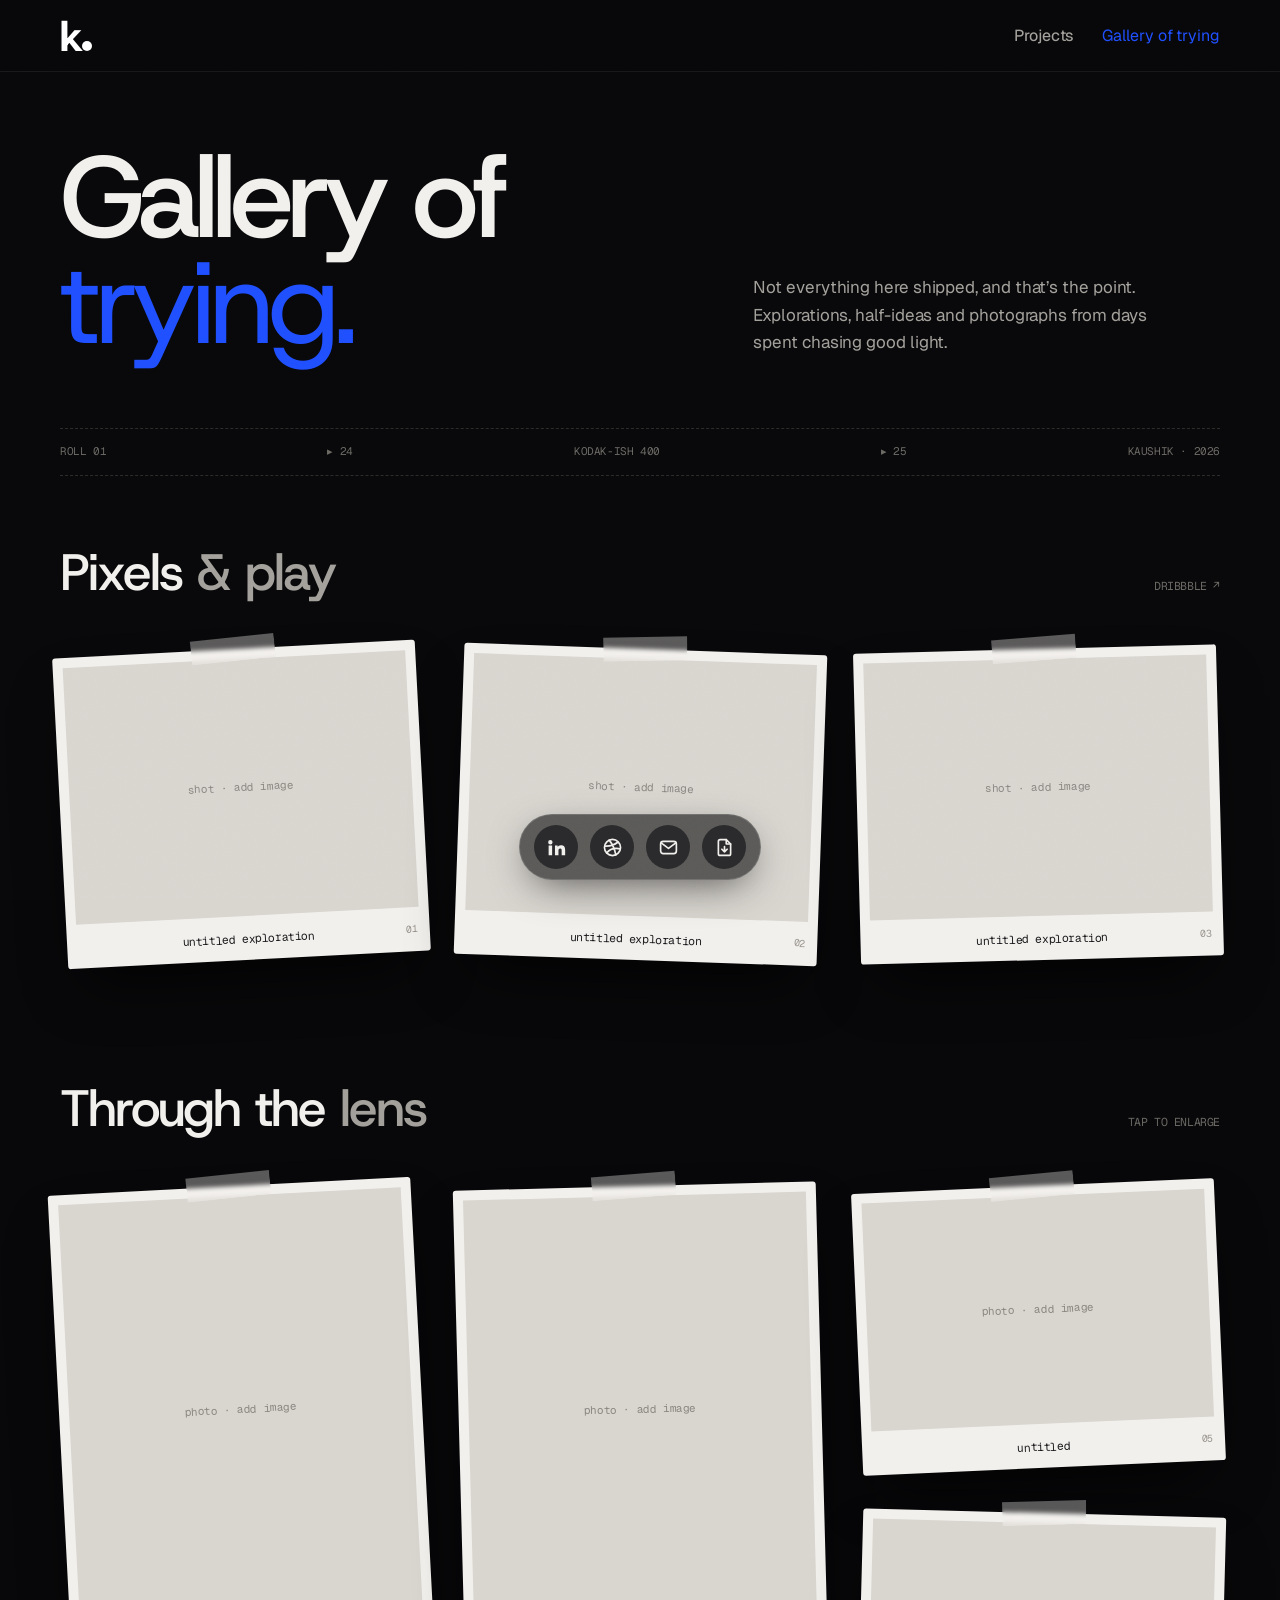
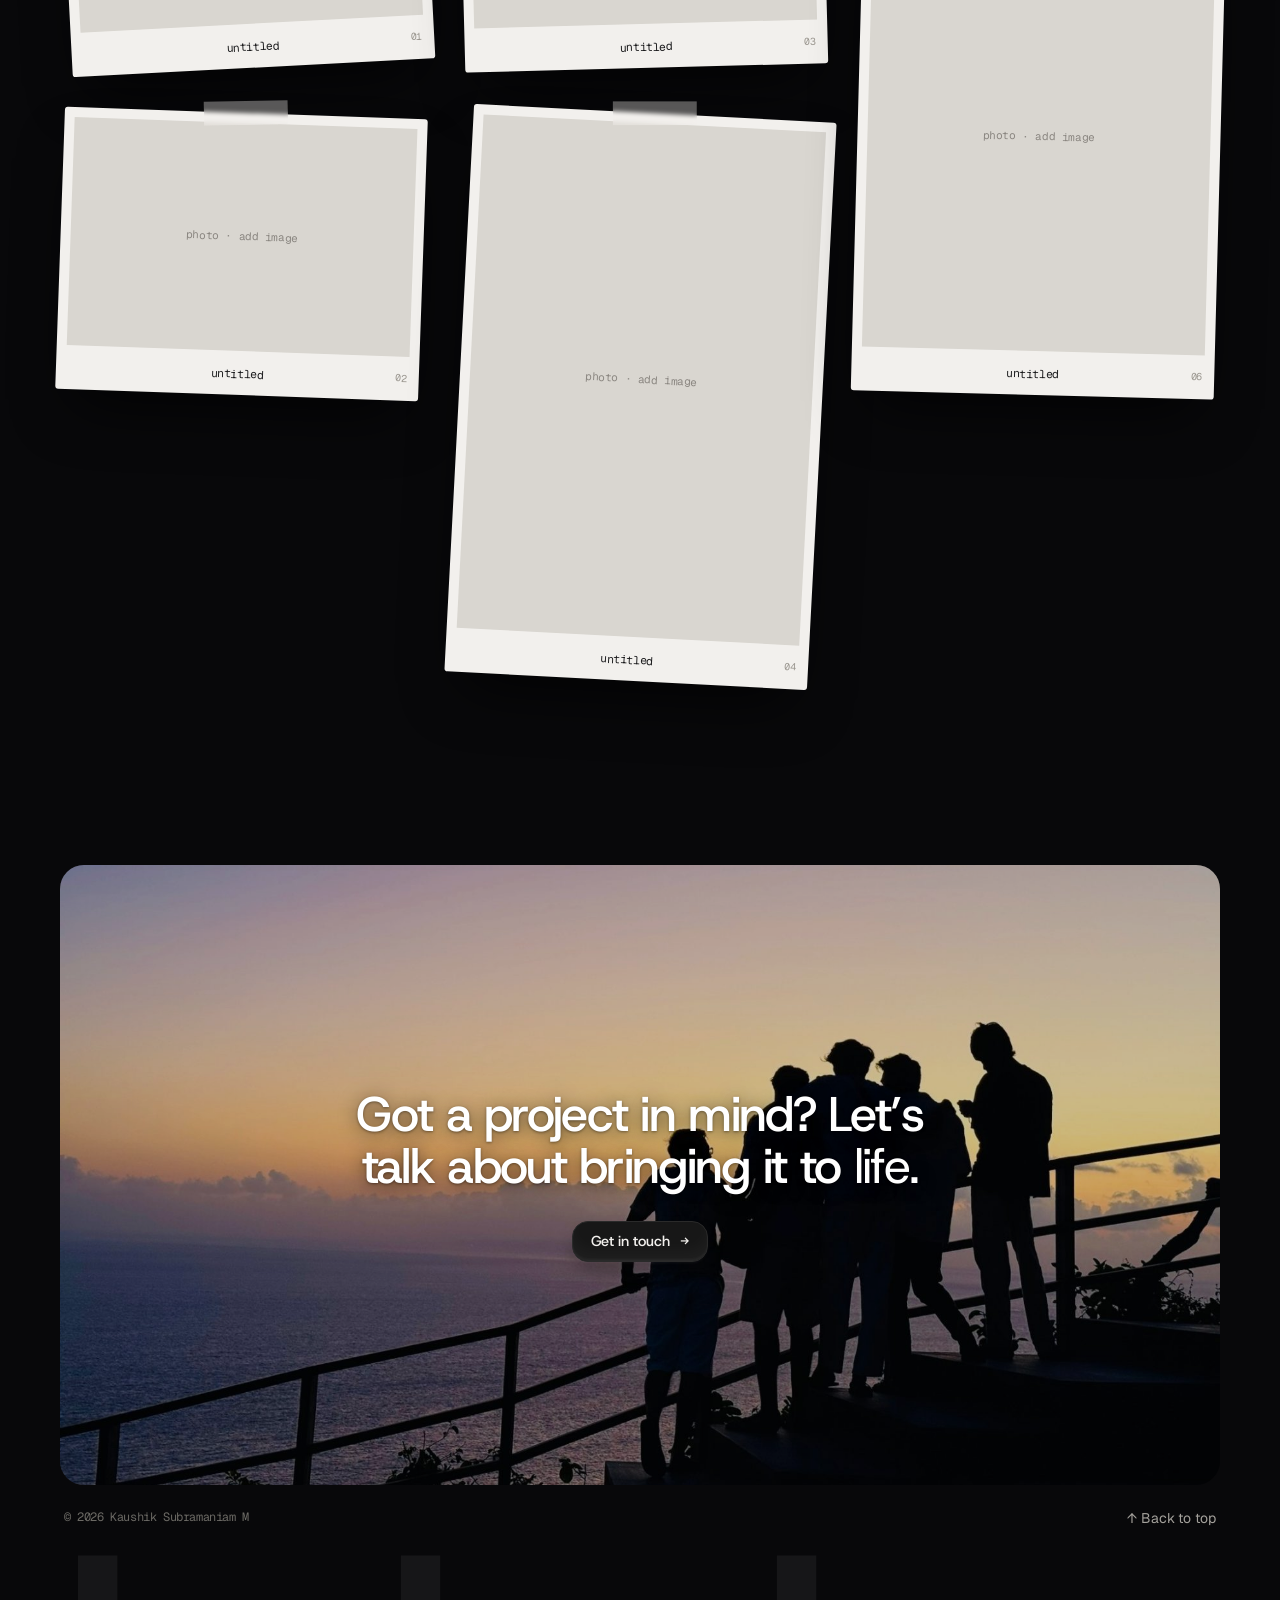
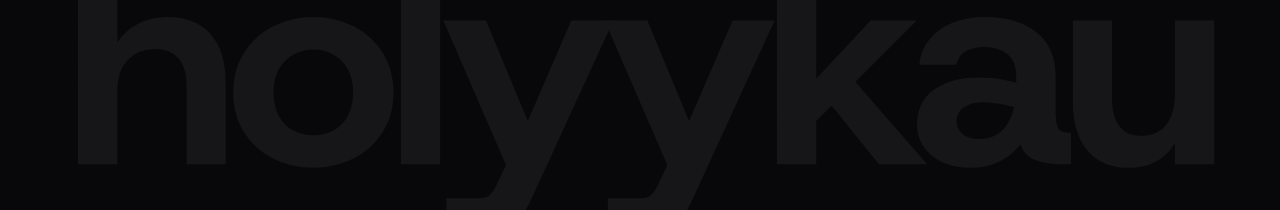
==== gallery.html @ 29921756 "Case studies rebuilt on the PDF layouts; glass cursor; Geist body type - Case studies: two-column se" ====
<!doctype html><html lang="en"><head>
<meta charset="utf-8"><meta name="viewport" content="width=device-width,initial-scale=1"><meta name="color-scheme" content="dark">
<link rel="preconnect" href="https://fonts.googleapis.com"><link rel="preconnect" href="https://fonts.gstatic.com" crossorigin>
<link href="https://fonts.googleapis.com/css2?family=Host+Grotesk:ital,wght@0,300..800;1,300..800&family=Geist:wght@300..700&family=Geist+Mono:wght@400;500&family=Noto+Sans+Tamil:wght@500;600&display=swap" rel="stylesheet">
<title>Gallery of trying · Kaushik Subramaniam</title>
<meta name="description" content="Explorations, experiments and photographs by Kaushik Subramaniam.">
<link rel="stylesheet" href="styles.css"></head><body>
<div class="shell">
<header class="nav"><div class="in"><a class="brand" href="index.html" aria-label="Kaushik, back to home"><span class="bk">k</span><span class="bd" aria-hidden="true"></span></a><nav class="links"><a href="index.html#work">Projects</a><a class="on" href="gallery.html">Gallery of trying</a></nav></div></header>
<main>
<section class="gal-hero" style="padding-top:72px">
  <h1 class="rv">Gallery of <em>trying.</em></h1>
  <p class="rv">Not everything here shipped, and that’s the point. Explorations, half-ideas and photographs from days spent chasing good light.</p>
</section>
<div class="strip rv"><span>ROLL 01</span><span>▸ 24</span><span>KODAK-ISH 400</span><span>▸ 25</span><span>KAUSHIK · 2026</span></div>

<div class="gh rv"><h2>Pixels <i>&amp; play</i></h2><a class="mono" href="https://dribbble.com/KaushikSubramaniam" target="_blank" rel="noopener">Dribbble ↗</a></div>
<div class="wall" id="shots-grid"></div>

<div class="gh rv" style="margin-top:64px"><h2>Through the <i>lens</i></h2><span class="mono">Tap to enlarge</span></div>
<div class="wall" id="photos-grid"></div>
</main>
<footer class="fphoto finale">
  <div class="fimg"><div class="fbg" style="background-image:url(assets/footer.jpg)"></div>
  <div class="fin">
    <h2>Got a project in mind? Let’s talk about bringing it to <em>life.</em></h2>
    <a class="btn" href="mailto:kaushiksubramaniam6@gmail.com">Get in touch <span class="ar">→</span></a>
  </div></div>
  <div class="fbot"><span class="copy">© 2026 Kaushik Subramaniam M</span><a href="#" class="totop">↑ Back to top</a></div>
  <div class="fband"><svg class="giant" viewBox="0 0 1000 236" preserveAspectRatio="xMidYMax meet" aria-hidden="true"><text x="500" y="196" text-anchor="middle" textLength="990" lengthAdjust="spacingAndGlyphs">holyykau</text></svg></div>
</footer>
</div>
<nav class="dock" aria-label="Social links">
  <a href="https://www.linkedin.com/" target="_blank" rel="noopener" aria-label="Linkedin" data-tip="Linkedin"><svg viewBox="0 0 24 24" aria-hidden="true"><path fill="currentColor" d="M4.98 3.5a2.5 2.5 0 1 1 0 5 2.5 2.5 0 0 1 0-5ZM3 9.75h4v11H3v-11Zm6.5 0h3.8v1.6h.06c.53-.95 1.83-1.95 3.77-1.95 4.03 0 4.77 2.5 4.77 5.76v5.59h-4v-4.96c0-1.18-.02-2.7-1.7-2.7-1.7 0-1.96 1.28-1.96 2.61v5.05h-4v-11Z"/></svg></a>
  <a href="https://dribbble.com/KaushikSubramaniam" target="_blank" rel="noopener" aria-label="Dribbble" data-tip="Dribbble"><svg viewBox="0 0 24 24" aria-hidden="true" fill="none" stroke="currentColor" stroke-width="1.9" stroke-linecap="round"><circle cx="12" cy="12" r="9.2"/><path d="M8.2 3.6c3.6 4.3 6.3 10 7.6 16.8M3.1 10.4c5.4.3 10.6-.8 14.9-4.4M5.3 18.3c3.3-4.3 8.5-6.2 15.6-4.8"/></svg></a>
  <a href="mailto:kaushiksubramaniam6@gmail.com" aria-label="Email" data-tip="kaushiksubramaniam6@gmail.com"><svg viewBox="0 0 24 24" aria-hidden="true" fill="none" stroke="currentColor" stroke-width="1.9" stroke-linecap="round" stroke-linejoin="round"><rect x="3" y="5" width="18" height="14" rx="3"/><path d="m4 7 8 6 8-6"/></svg></a>
  <a href="assets/Kaushik-Subramaniam-Resume.pdf" download aria-label="Download résumé (PDF)" data-tip="Résumé (PDF)"><svg viewBox="0 0 24 24" aria-hidden="true" fill="none" stroke="currentColor" stroke-width="1.9" stroke-linecap="round" stroke-linejoin="round"><path d="M14 3H7a2 2 0 0 0-2 2v14a2 2 0 0 0 2 2h10a2 2 0 0 0 2-2V8Z"/><path d="M14 3v5h5"/><path d="M12 11v6m-3-3 3 3 3-3"/></svg></a>
</nav>
<div class="lightbox"></div>
<script src="data.js"></script><script src="main.js"></script>
</body></html>
---- styles.css ----
:root{--bg:#08080a;--card:#131315;--fg:#f2f0ed;--fg-2:#a3a09b;--fg-3:#6b6964;--line:#1f1e1d;--line-2:#2c2b29;--accent:#1F4FFF;--accent-2:#1F4FFF;--grad:linear-gradient(90deg,#1F4FFF 0%,#1F4FFF 17%,#ffffff 100%);
  --serif:"Host Grotesk",ui-sans-serif,system-ui,sans-serif;--sans:"Host Grotesk",ui-sans-serif,system-ui,sans-serif;--mono:"Geist Mono","JetBrains Mono",ui-monospace,monospace;color-scheme:dark}
*{box-sizing:border-box;margin:0;padding:0}
html{-webkit-text-size-adjust:100%;scroll-behavior:smooth;background:var(--bg)}
body{background:var(--bg);color:var(--fg);font:16px/1.6 var(--sans);letter-spacing:-.005em;-webkit-font-smoothing:antialiased;overflow-x:hidden}
body::after{content:"";position:fixed;inset:0;pointer-events:none;z-index:200;opacity:.06;mix-blend-mode:overlay;background-image:url("data:image/svg+xml,%3Csvg xmlns='http://www.w3.org/2000/svg' width='160' height='160'%3E%3Cfilter id='n'%3E%3CfeTurbulence type='fractalNoise' baseFrequency='.9' numOctaves='2' stitchTiles='stitch'/%3E%3C/filter%3E%3Crect width='100%25' height='100%25' filter='url(%23n)'/%3E%3C/svg%3E")}
a{color:inherit;text-decoration:none}img{display:block;max-width:100%}
::selection{background:var(--accent);color:#fff}
.shell{max-width:1240px;margin:0 auto;padding:0 40px}
.mono{font-family:var(--mono);font-size:11.5px;letter-spacing:.14em;font-weight:500;text-transform:uppercase;color:var(--fg-3)}
.it{font-family:var(--serif);font-style:italic;font-weight:400}
.acc{color:var(--accent)}

/* nav */
.nav{position:sticky;top:0;z-index:50;background:linear-gradient(var(--bg) 40%,transparent)}
.nav .in{display:flex;justify-content:space-between;align-items:center;height:72px}
.logo{display:flex;align-items:center;gap:12px;font-weight:500;font-size:15px}
.logo .mk{width:30px;height:30px;border-radius:50%;border:1px solid var(--line-2);display:grid;place-items:center;font-family:var(--serif);font-style:italic;font-size:17px}
.links{display:flex;gap:6px;padding:5px;border:1px solid var(--line-2);border-radius:99px;background:rgba(19,19,21,.7);backdrop-filter:blur(14px)}
.links a{font-size:13.5px;color:var(--fg-2);padding:6px 14px;border-radius:99px;transition:.2s}
.links a:hover{color:var(--fg);background:var(--line-2)}

/* buttons */
.btn{display:inline-flex;align-items:center;gap:10px;height:44px;padding:0 20px;border-radius:99px;font-size:14.5px;font-weight:500;border:1px solid var(--line-2);transition:.25s}
.btn:hover{border-color:var(--fg-3)}
.btn.primary{background:var(--accent);border-color:var(--accent);color:#fff}
.btn.primary:hover{background:#1F4FFF;box-shadow:0 0 0 4px rgba(18,69,255,.25)}
.btn .ar{transition:transform .25s}.btn:hover .ar{transform:translateX(3px)}
.btn.sm{height:38px;font-size:13.5px}

/* hero */
.hero{position:relative;margin:40px 0 0;padding:96px 64px 72px}
.hero .c{position:absolute;width:22px;height:22px;border:0 solid var(--fg-3)}
.hero .c.tl{top:0;left:0;border-top-width:1.5px;border-left-width:1.5px}.hero .c.tr{top:0;right:0;border-top-width:1.5px;border-right-width:1.5px}
.hero .c.bl{bottom:0;left:0;border-bottom-width:1.5px;border-left-width:1.5px}.hero .c.br{bottom:0;right:0;border-bottom-width:1.5px;border-right-width:1.5px}
.hero .exif{position:absolute;top:18px;left:64px;right:64px;display:flex;justify-content:space-between}
.hero .rec{display:flex;align-items:center;gap:8px}.hero .rec i{width:7px;height:7px;border-radius:50%;background:var(--accent);animation:blink 1.6s infinite}
@keyframes blink{50%{opacity:.25}}
.hero h1{font-family:var(--serif);font-weight:400;font-size:clamp(48px,8.4vw,120px);line-height:.98;letter-spacing:-.02em;max-width:15ch}
.hero h1 em{font-style:italic;color:var(--accent)}
.hero .sub{display:grid;grid-template-columns:1fr auto;gap:40px;align-items:end;margin-top:48px}
.hero .sub p{color:var(--fg-2);font-size:18px;max-width:46ch}
.hero .sub p b{color:var(--fg);font-weight:500}
.hero .cta{display:flex;gap:10px}

/* section labels */
section{padding:112px 0 0}
.lab{display:flex;align-items:baseline;justify-content:space-between;gap:20px;margin-bottom:40px;padding-bottom:18px;border-bottom:1px solid var(--line)}
.lab h2{font-family:var(--serif);font-weight:400;font-size:clamp(34px,4vw,52px);letter-spacing:-.015em;line-height:1}
.lab h2 .n{font-family:var(--mono);font-size:12px;color:var(--accent);vertical-align:super;margin-right:10px;letter-spacing:.04em}

/* projects: editorial rows */
.work{display:grid;gap:88px}
.pr{display:grid;grid-template-columns:1.35fr 1fr;gap:56px;align-items:center}
.pr:nth-child(even){grid-template-columns:1fr 1.35fr}.pr:nth-child(even) .pimg{order:2}
.pimg{position:relative;border-radius:18px;overflow:hidden;background:var(--card);aspect-ratio:4/3}
.pimg img{width:100%;height:100%;object-fit:cover;transition:transform .9s cubic-bezier(.22,1,.36,1),filter .6s;filter:saturate(.85)}
.pr:hover .pimg img{transform:scale(1.03);filter:none}
.pimg .cap{position:absolute;left:14px;bottom:12px;font-family:var(--mono);font-size:10.5px;color:#fff;background:rgba(0,0,0,.45);backdrop-filter:blur(6px);padding:4px 8px;border-radius:6px;letter-spacing:.04em}
.ptxt .idx{font-family:var(--serif);font-size:88px;line-height:.8;color:var(--line-2)}
.ptxt h3{font-family:var(--serif);font-weight:400;font-size:44px;letter-spacing:-.015em;line-height:1.05;margin:18px 0 12px}
.ptxt p{color:var(--fg-2);margin-bottom:22px}
.facts{display:grid;grid-template-columns:1fr 1fr;border-top:1px solid var(--line);margin-bottom:26px}
.facts div{padding:14px 0;border-bottom:1px solid var(--line)}
.facts div:nth-child(odd){padding-right:16px;border-right:1px solid var(--line)}.facts div:nth-child(even){padding-left:16px}
.facts b{display:block;font-family:var(--serif);font-size:30px;font-weight:400;line-height:1.1}
.facts span{font-size:12.5px;color:var(--fg-3)}

/* experience timeline */
.tl{position:relative}
.tl li{list-style:none;display:grid;grid-template-columns:160px 1fr auto;gap:32px;padding:26px 0;border-bottom:1px solid var(--line);align-items:baseline}
.tl .yr{font-family:var(--mono);font-size:12.5px;color:var(--fg-3)}
.tl .yr.now{color:var(--accent)}
.tl h3{font-family:var(--serif);font-weight:400;font-size:32px;line-height:1.1}
.tl p{color:var(--fg-2);margin-top:6px;max-width:60ch;font-size:15px}
.tl p a{color:var(--fg);border-bottom:1px solid var(--line-2)}.tl p a:hover{border-color:var(--accent)}
.tl .role{font-size:14px;color:var(--fg-2);white-space:nowrap}

/* two-col block */
.split{display:grid;grid-template-columns:1fr 1fr;gap:64px}
.quote p{font-family:var(--serif);font-size:clamp(26px,2.6vw,36px);line-height:1.2;letter-spacing:-.01em}
.quote p::before{content:"“";color:var(--accent)}.quote p::after{content:"”";color:var(--accent)}
.quote cite{display:block;margin-top:22px;font-style:normal;font-size:14px;color:var(--fg-3)}
.kit li{list-style:none;display:flex;justify-content:space-between;padding:13px 0;border-bottom:1px solid var(--line);font-size:15px}
.kit li span{color:var(--fg-3);font-size:14px}

/* galleries */
.shots{display:grid;grid-template-columns:repeat(3,1fr);gap:14px}
.shot,.photo{position:relative;border-radius:14px;overflow:hidden;background:var(--card);aspect-ratio:4/3;display:grid;place-items:center;color:var(--fg-3);font-family:var(--mono);font-size:11px}
.shot img,.photo img{position:absolute;inset:0;width:100%;height:100%;object-fit:cover;transition:transform .7s}
.shot:hover img,.photo:hover img{transform:scale(1.03)}
.shot .cap{display:none}
.photos{columns:3 260px;column-gap:14px}.photos .photo{margin-bottom:14px;break-inside:avoid;aspect-ratio:auto;cursor:zoom-in}
.photos .photo img{position:static;height:auto}
.lightbox{position:fixed;inset:0;z-index:300;background:rgba(0,0,0,.94);display:none;place-items:center;padding:24px;cursor:zoom-out}
.lightbox.on{display:grid}.lightbox img{max-height:90vh;border-radius:6px}

/* about */
.about p{font-size:19px;color:var(--fg-2);margin-bottom:18px;line-height:1.65}
.about p b{color:var(--fg);font-weight:500}
.portrait{aspect-ratio:4/5;border-radius:18px;background:var(--card);display:grid;place-items:center;position:relative;overflow:hidden}
.portrait>span:first-child{font-family:var(--serif);font-style:italic;font-size:120px;color:var(--line-2)}
.portrait .mono{position:absolute;left:16px;bottom:14px}

/* footer CTA */
footer{padding:140px 0 48px}
.bigcta{font-family:var(--serif);font-weight:400;font-size:clamp(52px,9vw,136px);line-height:.95;letter-spacing:-.02em}
.bigcta a{display:inline-flex;align-items:center;gap:.2em;border-bottom:2px solid var(--line-2);transition:border-color .3s}
.bigcta a:hover{border-color:var(--accent)}
.bigcta .ar{color:var(--accent);font-size:.6em;transition:transform .3s}.bigcta a:hover .ar{transform:translate(6px,-6px)}
.fbar{display:flex;justify-content:space-between;flex-wrap:wrap;gap:16px;margin-top:88px;padding-top:22px;border-top:1px solid var(--line);font-size:13.5px;color:var(--fg-3)}
.fbar nav{display:flex;gap:22px}.fbar a:hover{color:var(--fg)}

/* case study pages */
.cs .wrap{max-width:820px;margin:0 auto;padding:0 24px}
.cs-hero{padding:72px 0 12px}
.back{font-size:14px;color:var(--fg-3)}.back:hover{color:var(--fg)}
.cs h1{font-family:var(--serif);font-weight:400;letter-spacing:-.02em;line-height:1;font-size:clamp(48px,7vw,88px);margin:22px 0 18px;max-width:none!important}
.lede{color:var(--fg-2);font-size:19px;line-height:1.55}
.meta{display:grid;grid-template-columns:repeat(4,1fr);gap:16px;margin-top:36px;padding:20px 0;border-top:1px solid var(--line);border-bottom:1px solid var(--line)}
.meta b{display:block;font-weight:500;font-size:14px;margin-top:4px}
.cs-cover{margin:40px 0 8px;border-radius:18px;overflow:hidden}
.cs section{padding:56px 0 0}
.cs h2{font-family:var(--serif);font-size:clamp(30px,3.4vw,40px);font-weight:400;letter-spacing:-.01em;margin:10px 0 16px;line-height:1.1}
.cs section>.mono:first-child{color:var(--accent)}
.cs p{color:var(--fg-2);margin-bottom:14px;font-size:17px}
.cs p b{color:var(--fg);font-weight:500}
.cs blockquote{font-family:var(--serif);font-size:30px;line-height:1.25;margin:28px 0;padding-left:22px;border-left:2px solid var(--accent)}
.cards{display:grid;grid-template-columns:1fr 1fr;gap:12px;margin-top:20px}
.card{border-radius:14px;padding:18px 20px;background:var(--card)}
.card h4{font-size:15px;font-weight:500;margin-bottom:6px}
.card p{font-size:14px;margin:0;line-height:1.55}
.hmw{counter-reset:h;margin-top:18px;border-top:1px solid var(--line)}
.hmw li{list-style:none;counter-increment:h;display:flex;gap:18px;padding:18px 0;border-bottom:1px solid var(--line);font-family:var(--serif);font-size:23px;line-height:1.25}
.hmw li::before{content:"0" counter(h);font:12px var(--mono);color:var(--accent);padding-top:8px}
.checks li{list-style:none;padding:8px 0 8px 22px;position:relative;color:var(--fg-2)}
.checks li::before{content:"→";position:absolute;left:0;color:var(--accent)}
.metrics{display:grid;grid-template-columns:repeat(4,1fr);gap:12px;margin:22px 0}
.metric{border-radius:14px;padding:18px;background:var(--card)}
.metric b{font-family:var(--serif);font-size:44px;font-weight:400;display:block;line-height:1}
.metric span{font-size:13px;color:var(--fg-3);line-height:1.45;display:block;margin-top:8px}
.matrix{display:grid;grid-template-columns:1fr 1fr;gap:12px;margin-top:20px}
.matrix div{background:var(--card);padding:18px;border-radius:14px}
.matrix div.hot{box-shadow:inset 0 0 0 1px rgba(18,69,255,.45)}
.matrix p{font-size:14px;margin:6px 0 0}
.figma{margin-top:10px;background:var(--accent);border-color:var(--accent);color:#fff}
.cs-foot{max-width:820px;margin:0 auto;padding:96px 24px 56px;display:flex;justify-content:space-between;font-size:13.5px;color:var(--fg-3)}
.cs-foot a:hover{color:var(--fg)}

.rv{opacity:0;transform:translateY(16px);transition:opacity .9s cubic-bezier(.22,1,.36,1),transform .9s cubic-bezier(.22,1,.36,1)}
.rv.in{opacity:1;transform:none}
@media (prefers-reduced-motion:reduce){.rv{opacity:1;transform:none;transition:none}.hero .rec i{animation:none}}
@media (max-width:900px){.pr,.pr:nth-child(even){grid-template-columns:1fr;gap:28px}.pr:nth-child(even) .pimg{order:0}.split{grid-template-columns:1fr;gap:48px}.shots{grid-template-columns:1fr 1fr}.metrics,.meta{grid-template-columns:1fr 1fr}.tl li{grid-template-columns:1fr;gap:6px}.hero .sub{grid-template-columns:1fr}}
@media (max-width:600px){.shell{padding:0 16px}.links a.x{display:none}.hero{padding:72px 20px 40px;margin-top:16px}.hero .exif{left:20px;right:20px}.hero .exif .hide{display:none}.cards,.shots{grid-template-columns:1fr}.ptxt .idx{font-size:64px}.ptxt h3{font-size:36px}section{padding-top:88px}.logo .nm{display:none}}

.gt,.hero h1 em,.acc,.bigcta .it,.lab h2 .n,.cs section>.mono:first-child,.hmw li::before,.metric b,.facts b{background:var(--grad);-webkit-background-clip:text;background-clip:text;color:transparent}
.hero h1 em{padding-right:.08em}
.quote p::before,.quote p::after{background:var(--grad);-webkit-background-clip:text;background-clip:text;color:transparent}
.bigcta a{border-image:var(--grad) 1;border-bottom-width:2px}
.bigcta .ar{color:#fff}
.hero .rec i{background:#1F4FFF;box-shadow:0 0 10px #1F4FFF}
.tl .yr.now{color:#6f8cff}
.cs blockquote{border-image:linear-gradient(180deg,#1F4FFF 0%,#1F4FFF 17%,#fff 100%) 1}
.checks li::before{color:#6f8cff}
.matrix div.hot{box-shadow:inset 0 0 0 1px rgba(18,69,255,.45)}
.tl p a:hover{border-color:#1F4FFF}
.pr .pimg{box-shadow:0 0 0 1px rgba(255,255,255,.04)}
.pr:hover .pimg{box-shadow:0 0 0 1px rgba(18,69,255,.5),0 30px 80px -30px rgba(18,69,255,.45)}
.pimg{transition:box-shadow .5s}
::selection{background:#1F4FFF;color:#fff}

/* ===== artsy layer ===== */
.nav{background:none}
.nav .in{height:84px}
.links{border:0;background:none;backdrop-filter:none;padding:0;gap:28px}
.links a{padding:0;border-radius:0;background:none!important;font-family:var(--serif);font-size:21px;color:var(--fg-2);position:relative}
.links a:nth-child(2){font-style:italic}
.links a::after{content:"";position:absolute;left:0;right:0;bottom:-2px;height:1.5px;background:var(--grad);transform:scaleX(0);transform-origin:left;transition:transform .45s cubic-bezier(.22,1,.36,1)}
.links a:hover,.links a.on{color:var(--fg)}.links a:hover::after,.links a.on::after{transform:scaleX(1)}
.logo .mk{border:0;font-size:30px;width:auto;height:auto;background:var(--grad);-webkit-background-clip:text;background-clip:text;color:transparent;padding-right:4px}

/* hero composition */
.art{position:relative;padding:72px 0 40px;min-height:620px}
.art h1{font-family:var(--serif);font-weight:400;font-size:clamp(56px,10vw,152px);line-height:.9;letter-spacing:-.03em;position:relative;z-index:2}
.art h1 span{display:block}
.art h1 .l2{padding-left:12%}.art h1 .l3{padding-left:4%}
.art h1 em{font-style:italic;position:relative;display:inline-block}
.art h1 em svg{position:absolute;left:-4%;bottom:-.12em;width:108%;height:.32em;overflow:visible}
.art h1 em svg path{stroke-dasharray:600;stroke-dashoffset:600;animation:draw 1.6s .6s cubic-bezier(.65,0,.35,1) forwards}
@keyframes draw{to{stroke-dashoffset:0}}
.art .blurb{max-width:36ch;color:var(--fg-2);font-size:17px;margin:40px 0 0 52%;position:relative;z-index:2}
.art .blurb b{color:var(--fg);font-weight:500}
.art .blurb .cta{display:flex;gap:10px;margin-top:24px}
.badge{position:absolute;right:2%;top:36px;width:150px;height:150px;z-index:3}
.badge svg{width:100%;height:100%;animation:spin 22s linear infinite}
.badge text{font-family:var(--mono);font-size:9.6px;letter-spacing:.24em;fill:var(--fg-2);text-transform:uppercase}
.badge .star{position:absolute;inset:0;display:grid;place-items:center;font-size:30px;background:var(--grad);-webkit-background-clip:text;background-clip:text;color:transparent}
@keyframes spin{to{transform:rotate(360deg)}}
.pola{position:absolute;background:#f2f0ed;padding:8px 8px 30px;border-radius:3px;box-shadow:0 30px 60px -20px rgba(0,0,0,.8);transition:transform .6s cubic-bezier(.22,1,.36,1);z-index:1}
.pola img{display:block;border-radius:1px}
.pola figcaption{position:absolute;left:0;right:0;bottom:7px;text-align:center;font-family:var(--serif);font-style:italic;font-size:15px;color:#1b1b1d}
.pola:hover{transform:rotate(0) scale(1.04)!important;z-index:4}
.art .p1{width:240px;left:1%;bottom:10px;transform:rotate(-6deg)}
.art .p2{width:210px;left:25%;bottom:-24px;transform:rotate(5deg)}

/* marquee */
.marq{overflow:hidden;border-top:1px solid var(--line);border-bottom:1px solid var(--line);padding:18px 0;margin-top:96px;-webkit-mask-image:linear-gradient(90deg,transparent,#000 10%,#000 90%,transparent);mask-image:linear-gradient(90deg,transparent,#000 10%,#000 90%,transparent)}
.marq div{display:flex;gap:48px;width:max-content;animation:marq 38s linear infinite;font-family:var(--serif);font-size:34px;white-space:nowrap;color:var(--fg-2)}
.marq i{font-style:italic;color:var(--fg)}
.marq b{font-weight:400;background:var(--grad);-webkit-background-clip:text;background-clip:text;color:transparent}
@keyframes marq{to{transform:translateX(-50%)}}

/* projects: slight tilt play */
.pr .pimg{transform:rotate(-.6deg);transition:transform .7s cubic-bezier(.22,1,.36,1),box-shadow .5s}
.pr:nth-child(even) .pimg{transform:rotate(.6deg)}
.pr:hover .pimg{transform:rotate(0) translateY(-4px)}

/* gallery page */
.gal-hero{padding:72px 0 24px;display:grid;grid-template-columns:1.4fr 1fr;gap:40px;align-items:end}
.gal-hero h1{font-family:var(--serif);font-weight:400;font-size:clamp(56px,9vw,140px);line-height:.9;letter-spacing:-.03em}
.gal-hero h1 em{background:var(--grad);-webkit-background-clip:text;background-clip:text;color:transparent;padding-right:.06em}
.gal-hero p{color:var(--fg-2);font-size:17px;max-width:40ch}
.strip{display:flex;justify-content:space-between;font-family:var(--mono);font-size:11px;color:var(--fg-3);letter-spacing:.12em;padding:14px 0;border-top:1px dashed var(--line-2);border-bottom:1px dashed var(--line-2);margin:48px 0 56px}
.wall{columns:3 280px;column-gap:36px}
.wall .pola{position:relative;display:block;break-inside:avoid;margin:0 0 44px;width:100%;padding:10px 10px 44px;cursor:zoom-in}
.wall .pola .ph{aspect-ratio:var(--r,4/5);background:#d9d6d0;display:grid;place-items:center;font-family:var(--mono);font-size:11px;color:#8a8680}
.wall .pola img{width:100%;height:auto}
.wall .pola figcaption{bottom:12px;font-size:17px}
.wall .pola .no{position:absolute;right:12px;bottom:14px;font-family:var(--mono);font-size:10px;color:#9a968f}
.wall .tape{position:absolute;top:-12px;left:50%;width:84px;height:24px;margin-left:-42px;background:rgba(242,240,237,.35);backdrop-filter:blur(2px);transform:rotate(-3deg)}
.gh{display:flex;justify-content:space-between;align-items:baseline;margin:24px 0 36px}
.gh h2{font-family:var(--serif);font-weight:400;font-size:clamp(34px,4vw,56px);letter-spacing:-.015em}
.gh h2 i{color:var(--fg-2)}

@media (prefers-reduced-motion:reduce){.badge svg,.marq div{animation:none}.art h1 em svg path{animation:none;stroke-dashoffset:0}}
@media (max-width:900px){.art{min-height:0;padding-bottom:0}.art .blurb{margin:32px 0 0}.art .pola{display:none}.badge{width:110px;height:110px;top:auto;bottom:-20px;right:0}.gal-hero{grid-template-columns:1fr}}
@media (max-width:600px){.links{gap:18px}.links a{font-size:18px}.art h1 .l2{padding-left:6%}.marq div{font-size:26px}.badge{display:none}}

/* accents: solid blue text, gradient reserved for buttons */
.gt,.hero h1 em,.art h1 em,.acc,.bigcta .it,.lab h2 .n,.cs section>.mono:first-child,.hmw li::before,.metric b,.facts b,
.quote p::before,.quote p::after,.logo .mk,.badge .star,.marq b,.gal-hero h1 em{background:none;-webkit-background-clip:border-box;background-clip:border-box;color:#1F4FFF}
.links a::after{background:#1F4FFF}
.bigcta a{border-image:none;border-bottom:2px solid #1F4FFF}
.cs blockquote{border-image:none;border-left:2px solid #1F4FFF}
.tl .yr.now,.checks li::before{color:#1F4FFF}
.btn.primary,.figma{background:linear-gradient(90deg,#1F4FFF 0%,#1245FF 17%,#ffffff 100%);background-size:190% 100%;background-position:0 0;border:0;color:#fff;text-shadow:0 1px 2px rgba(0,20,120,.35);transition:background-position .6s cubic-bezier(.22,1,.36,1),box-shadow .3s}
.btn.primary:hover,.figma:hover{background:linear-gradient(90deg,#1F4FFF 0%,#1245FF 17%,#ffffff 100%);background-size:190% 100%;background-position:18% 0;box-shadow:0 0 0 4px rgba(18,69,255,.25)}
.btn:not(.primary):not(.figma):hover{border-color:#1F4FFF}
.wall .pola{display:inline-block;vertical-align:top}
#shots-grid{columns:auto;display:grid;grid-template-columns:repeat(3,1fr);gap:0 36px;align-items:start}@media (max-width:900px){#shots-grid{grid-template-columns:1fr 1fr}}@media (max-width:600px){#shots-grid{grid-template-columns:1fr}}
/* live LED matrix */
.art{isolation:isolate}
.led{position:absolute;left:50%;bottom:-40px;width:100vw;max-width:1600px;height:260px;transform:translateX(-50%);opacity:.38;z-index:0;pointer-events:none;
  -webkit-mask-image:linear-gradient(180deg,transparent 0%,#000 55%,#000 85%,transparent 100%);mask-image:linear-gradient(180deg,transparent 0%,#000 55%,#000 85%,transparent 100%)}
@media (max-width:600px){.led{height:180px;opacity:.3}}

/* Host Grotesk primary + Geist Mono secondary */
.mono{letter-spacing:.06em;font-weight:400}
.art h1,.gal-hero h1{font-weight:500;letter-spacing:-.055em;line-height:.92}
.lab h2,.gh h2,.ptxt h3,.tl h3,.cs h1,.cs h2,.bigcta,.quote p,.hmw li{font-weight:500;letter-spacing:-.035em}
.it,.art h1 em,.gal-hero h1 em,.marq i,.links a:nth-child(2),.pola figcaption{font-style:italic;font-weight:400}
.ptxt .idx{font-weight:300;letter-spacing:-.05em}
.facts b,.metric b{font-weight:500;letter-spacing:-.04em}
.links a{font-size:17px;font-weight:450}
.marq div{font-size:28px;letter-spacing:-.02em}
.pola figcaption,.wall .pola figcaption{font-family:var(--mono);font-style:normal;font-size:11.5px;letter-spacing:.02em}
.tl .yr,.facts span,.metric span,.meta .mono,.quote cite,.pimg .cap,.strip,.badge text,.cs-foot,.fbar,.kit li span,.tl .role,.hero .exif{font-family:var(--mono)}
.facts span,.metric span,.kit li span,.tl .role,.quote cite,.fbar{font-size:12px;letter-spacing:.01em}
.logo .mk{font-style:italic;font-weight:600;font-size:26px}
.portrait>span:first-child{font-weight:300;font-style:normal}
.cs blockquote{font-weight:500;letter-spacing:-.03em;font-size:26px}
.art h1{font-size:clamp(52px,8.6vw,128px)}.badge{right:0;top:20px}

/* intro: photo chip + pun */
.art h1 .me{display:inline-block;width:.78em;height:.78em;border-radius:.2em;object-fit:cover;vertical-align:.08em;margin-left:.08em;border:3px solid #f2f0ed;box-shadow:0 18px 40px -12px rgba(0,0,0,.8);transform:rotate(6deg);transition:transform .5s cubic-bezier(.22,1,.36,1)}
.art h1 .me:hover{transform:rotate(-2deg) scale(1.6)}
.art h1 span:first-child{font-size:.62em;letter-spacing:-.045em;display:block;margin-bottom:.1em;color:var(--fg-2)}
.art h1 .l2{padding-left:0}
.pun{font-family:var(--mono);font-size:10.5px;letter-spacing:.04em;color:var(--fg-3);margin:10px 0 0 4px;position:relative;z-index:2}
.portrait img{position:absolute;inset:0;width:100%;height:100%;object-fit:cover}
.portrait .mono{z-index:1;color:#e8e6e3;text-shadow:0 1px 6px rgba(0,0,0,.6)}

/* photo footer */
.fphoto{position:relative;margin-top:140px;border-radius:24px;overflow:hidden;min-height:620px;display:flex;flex-direction:column;justify-content:flex-end;padding:0}
.fbg{position:absolute;inset:0;background-size:cover;background-position:center 60%}
.fphoto::before{content:"";position:absolute;inset:0;z-index:1;background:linear-gradient(180deg,rgba(8,8,10,.15) 0%,rgba(8,8,10,.35) 45%,rgba(8,8,10,.85) 100%)}
.fphoto::after{content:"";position:absolute;inset:0;z-index:1;background-image:radial-gradient(rgba(255,255,255,.18) 1px,transparent 1px);background-size:14px 14px;-webkit-mask-image:linear-gradient(180deg,#000,transparent 60%);mask-image:linear-gradient(180deg,#000,transparent 60%)}
.fin{position:relative;z-index:2;text-align:center;padding:0 24px;margin:auto 0 0;transform:translateY(-40px)}
.fin h2{font-weight:500;letter-spacing:-.035em;font-size:clamp(30px,3.8vw,54px);line-height:1.08;max-width:20ch;margin:0 auto 28px;color:#fff;text-shadow:0 2px 24px rgba(0,0,0,.35)}
.fin h2 em{font-style:italic;font-weight:400;color:#fff}
.fbot{position:relative;z-index:2;display:flex;justify-content:space-between;align-items:center;margin:0 auto;width:min(760px,calc(100% - 48px));padding:18px 0 26px;border-top:1px solid rgba(255,255,255,.18);font-size:14px;color:rgba(255,255,255,.75)}
.fbot nav{display:flex;gap:18px;align-items:center}
.fbot a:hover{color:#fff}
.fbot nav a:last-child{width:26px;height:26px;border:1.5px solid rgba(255,255,255,.7);border-radius:5px;display:grid;place-items:center;font-weight:700;font-size:12px}
.copy{text-align:center;font-family:var(--mono);font-size:11px;color:var(--fg-3);padding:22px 0 36px}
@media (max-width:600px){.fphoto{min-height:520px;margin-top:96px;border-radius:18px}.art h1 span:first-child{font-size:.7em}}
.btn,.btn.sm,.btn.primary,.figma{border-radius:16px}
.art h1{font-size:clamp(48px,7.4vw,112px)}

/* rolling testimonials */
.tst{position:relative;padding:72px 24px 96px;text-align:center;overflow:hidden;isolation:isolate}
.tst .c{position:absolute;width:30px;height:30px;border:0 solid var(--fg-3)}
.tst .c.tl{top:0;left:0;border-top-width:1.5px;border-left-width:1.5px}.tst .c.tr{top:0;right:0;border-top-width:1.5px;border-right-width:1.5px}
.tst .c.bl{bottom:0;left:0;border-bottom-width:1.5px;border-left-width:1.5px}.tst .c.br{bottom:0;right:0;border-bottom-width:1.5px;border-right-width:1.5px}
.led.soft{left:50%;bottom:0;width:78%;height:150px;opacity:.28;-webkit-mask-image:radial-gradient(ellipse 50% 90% at 50% 100%,#000 30%,transparent 75%);mask-image:radial-gradient(ellipse 50% 90% at 50% 100%,#000 30%,transparent 75%)}
.tst-track{display:grid;max-width:760px;margin:0 auto;position:relative;z-index:1}
.tst-item{grid-area:1/1;opacity:0;transform:translateY(10px);filter:blur(4px);transition:opacity .7s cubic-bezier(.22,1,.36,1),transform .7s cubic-bezier(.22,1,.36,1),filter .7s;pointer-events:none}
.tst-item.on{opacity:1;transform:none;filter:none;pointer-events:auto}
.tst-item blockquote{font-weight:500;letter-spacing:-.03em;font-size:clamp(22px,2.4vw,32px);line-height:1.35;color:var(--fg)}
.tst-item figcaption{margin-top:28px;display:grid;gap:4px}
.tst-item figcaption b{font-weight:500;font-size:16px}
.tst-item figcaption span{font-family:var(--mono);font-size:12px;color:var(--fg-3)}
.tst-nav{position:relative;z-index:1;display:flex;justify-content:center;align-items:center;gap:18px;margin-top:40px}
.tst-nav button{width:36px;height:36px;border-radius:16px;border:1px solid var(--line-2);background:none;color:var(--fg-2);cursor:pointer;font:inherit;transition:.2s}
.tst-nav button:hover{border-color:#1F4FFF;color:var(--fg)}
.tst-dots{display:flex;gap:8px}
.tst-dots button{width:8px;height:8px;padding:0;border:0;border-radius:99px;background:var(--line-2);transition:width .4s,background .4s}
.tst-dots button.on{width:26px;background:#1F4FFF}
.kit-grid{display:grid;grid-template-columns:repeat(3,1fr);column-gap:40px}
@media (max-width:900px){.kit-grid{grid-template-columns:1fr 1fr}}
@media (max-width:600px){.kit-grid{grid-template-columns:1fr}.tst{padding:56px 12px 72px}}
/* reveal only when JS is running, so content never stays hidden */
.rv{opacity:1;transform:none;filter:none}
.js .rv{opacity:0;transform:translateY(16px)}
.js .rv.in{opacity:1;transform:none}
.about .ah{font-weight:500;letter-spacing:-.04em;font-size:clamp(34px,3.6vw,50px);line-height:1.05;margin-bottom:28px;color:var(--fg)}
.about .ah span{color:var(--fg-3)}
.about p{font-size:17px}

/* primary button (from design spec) */
.btn.primary,.figma,.btn.primary:hover,.figma:hover{
  box-sizing:border-box;display:inline-flex;flex-direction:row;flex-wrap:nowrap;justify-content:center;align-items:center;gap:10px;
  height:auto;padding:8px 18px;border-radius:16px;border:1px solid #7588ff;overflow:hidden;color:#fff;text-shadow:none;
  background:linear-gradient(180deg,#1f4fff 0%,#1245ff 17.436%);background-size:auto;
  box-shadow:0 .602px 1.084px -1.25px rgba(199,242,255,.72),0 2.289px 4.119px -2.5px rgba(199,242,255,.64),0 10px 18px -3.75px rgba(199,242,255,.25),
    inset 0 -.723px 1.012px -.833px rgba(255,255,255,.5),inset 0 -2.746px 3.845px -1.667px rgba(255,255,255,.5),inset 0 -12px 16.8px -2.5px rgba(255,255,255,.5)}
.btn.primary,.figma{transition:transform .2s,filter .2s}
.btn.primary:hover,.figma:hover{filter:brightness(1.08);transform:translateY(-1px)}
.btn.primary:active,.figma:active{transform:translateY(0);filter:brightness(.97)}
.btn.primary:focus-visible,.figma:focus-visible{outline:2px solid #7588ff;outline-offset:3px}
.btn:not(.primary):not(.figma){height:auto;padding:8px 18px;border-radius:16px;box-sizing:border-box;border-width:1px;line-height:1.6}.btn.primary,.figma{line-height:1.6}

/* secondary button (from design spec) */
.btn:not(.primary):not(.figma),.btn:not(.primary):not(.figma):hover{
  box-sizing:border-box;display:inline-flex;flex-direction:row;flex-wrap:nowrap;justify-content:center;align-items:center;gap:10px;
  height:auto;padding:8px 18px;border-radius:16px;border:1px solid #e8e8e8;overflow:hidden;color:#0c0c0d;font-weight:500;
  background:linear-gradient(180deg,#fff 0%,#fff 17.436%);
  box-shadow:0 .602px 1.084px -1.25px rgba(255,255,255,.18),0 2.289px 4.119px -2.5px rgba(255,255,255,.16),0 10px 18px -3.75px rgba(255,255,255,.06),
    inset 0 -.723px 1.012px -.833px rgba(255,255,255,.5),inset 0 -2.746px 3.845px -1.667px rgba(255,255,255,.5),inset 0 -12px 16.8px -2.5px rgba(255,255,255,.5)}
.btn:not(.primary):not(.figma){transition:transform .2s,filter .2s}
.btn:not(.primary):not(.figma):hover{filter:brightness(.94);transform:translateY(-1px)}
.btn:not(.primary):not(.figma):active{transform:translateY(0);filter:brightness(.9)}
.btn:not(.primary):not(.figma):focus-visible{outline:2px solid #7588ff;outline-offset:3px}
/* secondary button: dark variant */
.btn:not(.primary):not(.figma),.btn:not(.primary):not(.figma):hover{background:linear-gradient(180deg,#2f2f2f 0%,#252525 100%);border:1px solid #404040;color:#f2f0ed}
.btn:not(.primary):not(.figma):hover{filter:brightness(1.12)}
.btn:not(.primary):not(.figma):active{filter:brightness(.95)}
/* secondary button: updated dark spec */
.btn:not(.primary):not(.figma),.btn:not(.primary):not(.figma):hover{
  padding:8px 18px;gap:10px;border-radius:16px;border:1px solid #3a3a3a;color:#f2f0ed;
  background:linear-gradient(180deg,#2a2a2a 0%,#242424 17.436%);
  box-shadow:0 .602px 1.084px -1.25px rgba(255,255,255,.12),0 2.289px 4.119px -2.5px rgba(255,255,255,.1),0 10px 18px -3.75px rgba(0,0,0,.35),
    inset 0 -.723px 1.012px -.833px rgba(255,255,255,.1),inset 0 -2.746px 3.845px -1.667px rgba(255,255,255,.08),inset 0 -12px 16.8px -2.5px rgba(255,255,255,.04)}

/* nav: upright, colour-only hover */
.links a,.links a:nth-child(2){font-style:normal}
.links a::after{display:none}
.links a.on{color:#1F4FFF}
/* no underlines on hover anywhere; colour change only */
.links a:hover,.fbot a:hover,.fbar a:hover,.cs-foot a:hover,.back:hover,.lab .mono:hover,.gh .mono:hover{color:var(--fg);text-decoration:none}
.tl p a{border-bottom:0;color:var(--fg);transition:color .2s}.tl p a:hover{color:#1F4FFF;border:0}
.bigcta a,.bigcta a:hover{border-bottom:0;border-image:none}
.bigcta a{transition:color .3s}.bigcta a:hover{color:#1F4FFF}
.u,.u:hover,.socl a:hover,.exp .body a{text-decoration:none}
a:hover{text-decoration:none}
.btn svg{flex:none}
.art{min-height:0;padding-bottom:120px}.art .blurb{margin:36px 0 0;max-width:46ch}
/* wordmark */
.logo{gap:6px;font-size:15px;letter-spacing:-.01em;align-items:baseline}
.logo .at{color:var(--fg-3);font-weight:400}
.logo .hdl{color:var(--fg);font-weight:600;letter-spacing:.04em}
.logo:hover .hdl{color:#1F4FFF}
@media (max-width:600px){.logo{font-size:13px}.logo .at{display:inline}}
.logo,.links a{white-space:nowrap}.nav .in{gap:16px}@media (max-width:600px){.links{gap:14px}.links a{font-size:14px}.logo{font-size:12.5px;gap:4px}}
@media (max-width:400px){.links{gap:10px}.links a{font-size:13px}.logo{font-size:11.5px;gap:3px}.logo .hdl{letter-spacing:.02em}}
/* primary: softer white bevel + glow */
.btn.primary,.figma,.btn.primary:hover,.figma:hover{
  box-shadow:0 .602px 1.084px -1.25px rgba(199,242,255,.36),0 2.289px 4.119px -2.5px rgba(199,242,255,.3),0 10px 18px -3.75px rgba(199,242,255,.1),
    inset 0 -.723px 1.012px -.833px rgba(255,255,255,.22),inset 0 -2.746px 3.845px -1.667px rgba(255,255,255,.16),inset 0 -12px 16.8px -2.5px rgba(255,255,255,.12)}

/* frosted top bar: blurs whatever scrolls behind it, full window width */
.nav{position:sticky;top:env(safe-area-inset-top,0px);z-index:60;background:none;isolation:isolate}
.nav::before{content:"";position:absolute;top:0;bottom:0;left:50%;width:100vw;transform:translateX(-50%);z-index:-1;
  background:rgba(8,8,10,.55);-webkit-backdrop-filter:blur(22px) saturate(150%);backdrop-filter:blur(22px) saturate(150%);
  border-bottom:1px solid rgba(255,255,255,.07)}
.nav .in{height:72px}
/* footer photo: silhouettes sit right, keep the text readable */
.fbg{background-position:70% 55%;background-color:#0b0d1c}
.fphoto::before{background:linear-gradient(180deg,rgba(8,8,10,.05) 0%,rgba(8,8,10,.3) 45%,rgba(8,8,10,.88) 100%)}

/* floating social dock */
.dock{position:fixed;left:50%;bottom:calc(20px + env(safe-area-inset-bottom,0px));transform:translateX(-50%);z-index:70;
  display:flex;align-items:center;gap:12px;padding:10px 14px;border-radius:999px;
  background:rgba(8,8,10,.6);-webkit-backdrop-filter:blur(18px) saturate(150%);backdrop-filter:blur(18px) saturate(150%);
  border:1px solid rgba(255,255,255,.14);box-shadow:0 12px 40px -12px rgba(0,0,0,.7)}
.dock a,.dock .status{position:relative;width:44px;height:44px;border-radius:50%;display:grid;place-items:center;flex:none;
  transition:transform .25s cubic-bezier(.22,1,.36,1),background .2s,color .2s}
.dock a{background:#2a2a2c;color:#f2f0ed}
.dock a svg{width:21px;height:21px}
.dock a:hover,.dock a:focus-visible{transform:translateY(-4px) scale(1.14);background:#343437;color:#fff}
.dock a:focus-visible,.dock .status:focus-visible{outline:2px solid #7588ff;outline-offset:3px}
.dock .status{width:28px}
.dock .status i{width:12px;height:12px;border-radius:50%;background:#3ddc6a;box-shadow:0 0 12px rgba(61,220,106,.8);position:relative}
.dock .status i::after{content:"";position:absolute;inset:0;border-radius:50%;background:#3ddc6a;animation:dockping 2.2s cubic-bezier(0,0,.2,1) infinite}
@keyframes dockping{70%,100%{transform:scale(2.4);opacity:0}}
.dock [data-tip]::before{content:attr(data-tip);position:absolute;bottom:calc(100% + 12px);left:50%;transform:translate(-50%,4px);white-space:nowrap;
  font-family:var(--mono);font-size:11px;letter-spacing:.02em;color:#f2f0ed;background:#1c1c1e;border:1px solid rgba(255,255,255,.12);
  padding:5px 9px;border-radius:8px;opacity:0;pointer-events:none;transition:opacity .2s,transform .2s}
.dock [data-tip]:hover::before,.dock [data-tip]:focus-visible::before{opacity:1;transform:translate(-50%,0)}
.copy{padding-bottom:110px}
@media (max-width:600px){.dock{gap:10px;padding:8px 12px}.dock a{width:40px;height:40px}.dock a svg{width:19px;height:19px}}
@media (prefers-reduced-motion:reduce){.dock .status i::after{animation:none}.dock a{transition:none}}
.tst{padding-bottom:88px}

/* greeting chip (replaces wordmark): rolls from Tamil to English on hover */
.hi{display:inline-flex;align-items:center;gap:12px;height:48px;padding:5px 16px 5px 5px;border-radius:14px;
  background:linear-gradient(180deg,#1d1d20,#18181a);border:1px solid #2e2e31;color:var(--fg);font-size:16px;font-weight:500;white-space:nowrap;
  box-shadow:inset 0 1px 0 rgba(255,255,255,.05);transition:border-color .25s}
.hi img{width:36px;height:36px;border-radius:10px;object-fit:cover;filter:grayscale(1) contrast(1.1) brightness(1.05);flex:none}
.hi-t{position:relative;display:block;height:24px;overflow:hidden;line-height:24px}
.hi-a,.hi-b{display:block;transition:transform .45s cubic-bezier(.22,1,.36,1),opacity .3s}
.hi-a [lang="ta"]{font-family:"Noto Sans Tamil",var(--sans);font-weight:600}
.hi-b{position:absolute;left:0;top:0;transform:translateY(110%);opacity:0;color:#fff}
.hi:hover,.hi:focus-visible{border-color:#3d3d42}
.hi:hover .hi-a,.hi:focus-visible .hi-a{transform:translateY(-110%);opacity:0}
.hi:hover .hi-b,.hi:focus-visible .hi-b{transform:none;opacity:1}
.hi:focus-visible{outline:2px solid #7588ff;outline-offset:3px}
.hi-t{min-width:max-content}
.hi-a{padding-right:0}
.links a{font-size:16px}
@media (max-width:600px){.links a{font-size:16px}.links{gap:14px}.hi{height:42px;gap:9px;padding-right:12px;font-size:14px}.hi img{width:32px;height:32px}}
@media (max-width:400px){.hi{font-size:13px;gap:8px}.links a{font-size:14px}.links{gap:12px}}
@media (prefers-reduced-motion:reduce){.hi-a,.hi-b{transition:opacity .2s}}

/* overlay both lines in one grid cell so the chip fits the longer one */
.hi-t{display:grid;height:24px}.hi-a,.hi-b{grid-area:1/1;position:static}
.hi .sm{display:none}
@media (max-width:600px){.hi .lg{display:none}.hi .sm{display:inline}}

/* intro loader: 7 greetings in ~2.6s, then slides away (pure CSS, can't get stuck) */
.loader{position:fixed;inset:0;z-index:1000;background:#08080a;display:grid;place-items:center;pointer-events:none;
  animation:ldout .5s 2.62s cubic-bezier(.65,0,.35,1) forwards}
@keyframes ldout{to{transform:translateY(-100%);visibility:hidden}}
.lw{display:flex;align-items:center;gap:.45em;font-size:clamp(34px,4.4vw,56px);font-weight:400;color:#fff;letter-spacing:-.01em}
.lw i{width:.2em;height:.2em;border-radius:50%;background:#fff;flex:none}
.words{display:grid}
.words span{grid-area:1/1;opacity:0;white-space:nowrap;animation:wd .374s linear both}
.words [lang="ja"]{font-family:"Noto Sans JP",var(--sans)}
.words [lang="ko"]{font-family:"Noto Sans KR",var(--sans)}
.words [lang="ta"]{font-family:"Noto Sans Tamil",var(--sans)}
.words span:nth-child(2){animation-delay:.374s}.words span:nth-child(3){animation-delay:.748s}.words span:nth-child(4){animation-delay:1.122s}
.words span:nth-child(5){animation-delay:1.496s}.words span:nth-child(6){animation-delay:1.87s}
.words span:nth-child(7){animation:wdl .4s 2.244s linear both}
@keyframes wd{0%{opacity:0}8%,92%{opacity:1}100%{opacity:0}}
@keyframes wdl{0%{opacity:0}15%,100%{opacity:1}}
.loader.skip{display:none}
@media (prefers-reduced-motion:reduce){.loader{animation:ldfade .3s .7s forwards}.words span{animation:none}.words span:nth-child(7){animation:none;opacity:1}}
@keyframes ldfade{to{opacity:0;visibility:hidden}}

/* end cap: copyright + giant faded name cut off by the page edge */
.endcap{position:relative;overflow:hidden;margin-top:56px;border-top:1px solid var(--line)}
.endcap .copy{text-align:left;padding:22px 0 0;font-family:var(--mono);font-size:13px;color:var(--fg-3)}
.giant{font-family:var(--sans);font-weight:700;letter-spacing:-.06em;line-height:.8;white-space:nowrap;text-align:center;
  font-size:clamp(80px,21vw,300px);color:#141416;margin:56px 0 -.2em;user-select:none;pointer-events:none}
.giant{display:block;width:100%;height:auto;margin:48px 0 0;font-size:inherit;line-height:1}
.giant text{font-family:var(--sans);font-weight:700;font-size:250px;letter-spacing:-12px;fill:#141416}

/* hero photo tile (design spec) */
.art h1 .me{box-sizing:border-box;display:inline-block;width:48px;height:48px;border-radius:14px;border:3px solid #f0f0f0;
  object-fit:cover;object-position:center;overflow:hidden;vertical-align:middle;margin-left:10px;transform:none;
  box-shadow:0 .723px .723px -1.083px rgba(0,0,0,.28),0 2.746px 2.746px -2.167px rgba(0,0,0,.26),0 12px 12px -3.25px rgba(0,0,0,.16)}
.art h1 .me:hover{transform:scale(1.5) rotate(-3deg)}

/* no partial italics: accents stay upright (colour only) */
.it,.art h1 em,.hero h1 em,.gal-hero h1 em,.fin h2 em,.bigcta .it,.marq i,.gh h2 i,.lab h2 .it,.acc{font-style:normal}
.art h1 em{padding-right:0}
.loader:not(.skip) ~ .shell .art h1 em svg path{animation-delay:3.1s}
/* chip location tag */
.hi .loc{display:inline-flex;align-items:center;gap:4px;margin-left:12px;padding-left:12px;border-left:1px solid #34343a;color:var(--fg-2);font-weight:400}
.hi .loc .pin{flex:none;color:#7588ff}
@media (max-width:600px){.hi .loc{display:none}}
/* ribbon: proof points (figure bright, context muted) */
.marq div{animation-duration:46s}
.marq span{color:var(--fg-3)}
.marq i{color:var(--fg);font-style:normal}
.portrait img{object-position:50% 30%}

/* chip v3: pin + Madras, rolls to வணக்கம் on hover */
.hi{height:40px;padding:0 16px 0 12px;gap:8px;border-radius:12px}
.hi .pin{color:#7588ff;flex:none}
.hi-a{color:var(--fg)}
.hi-b{font-family:"Noto Sans Tamil",var(--sans);font-weight:600;color:#fff}
@media (max-width:600px){.hi{height:38px;padding:0 13px 0 10px;font-size:15px}}

/* toolkit: logo chips */
.tools{list-style:none;display:flex;flex-wrap:wrap;gap:12px}
.tool{display:inline-flex;align-items:center;gap:12px;padding:10px 18px 10px 12px;border-radius:14px;
  background:linear-gradient(180deg,#19191c,#151517);border:1px solid #26262a;transition:border-color .25s,transform .25s}
.tool:hover{border-color:#3a3a40;transform:translateY(-2px)}
.tl-ic{width:28px;height:28px;display:grid;place-items:center;flex:none}
.tl-ic svg{width:24px;height:24px;display:block}
.tool:nth-child(1) .tl-ic svg{width:17px;height:25px}
.tl-n{font-size:16px;font-weight:500;color:var(--fg)}
.tl-r{font-family:var(--mono);font-size:12px;color:var(--fg-3);padding-left:12px;border-left:1px solid #2c2c31}
@media (max-width:600px){.tools{gap:8px}.tool{padding:8px 14px 8px 10px;gap:10px}.tl-r{display:none}}

/* company logo tiles in the path timeline (swap letter for a logo <img> when available) */
.tl h3.co{display:flex;align-items:center;gap:14px}
.co-logo{width:40px;height:40px;flex:none;border-radius:11px;display:grid;place-items:center;overflow:hidden;
  background:linear-gradient(180deg,#1d1d20,#161618);border:1px solid #2a2a2f;font-size:17px;font-weight:600;letter-spacing:0;color:var(--fg)}
.co-logo img{width:100%;height:100%;object-fit:cover}
.tl li:first-child .co-logo{border-color:rgba(18,69,255,.55);color:#9db1ff}
@media (max-width:600px){.co-logo{width:34px;height:34px;border-radius:9px;font-size:15px}.tl h3.co{gap:11px}}

/* footer photo: original colours, no overlay or dots; shadow keeps the headline legible */
.fphoto::before,.fphoto::after{content:none;display:none}
.fbg{background-color:transparent;background-position:60% 50%}
.fin h2{text-shadow:0 2px 18px rgba(0,0,0,.55),0 1px 3px rgba(0,0,0,.4)}
.fbot{border-top-color:rgba(255,255,255,.3);color:#fff;text-shadow:0 1px 8px rgba(0,0,0,.5)}

/* finale: full-bleed photo footer with the giant wordmark on its bottom edge */
.fphoto.finale{position:relative;width:100vw;margin:140px 0 0 calc(50% - 50vw);border-radius:0;min-height:760px;overflow:hidden;display:flex;flex-direction:column;justify-content:flex-end}
.finale .fbg{position:absolute;inset:0;background-size:cover;background-position:60% 45%}
.finale::before{content:"";display:block;position:absolute;inset:auto 0 0 0;height:45%;z-index:1;background:linear-gradient(180deg,transparent,rgba(8,8,10,.55))}
.finale .fin{transform:none;margin:auto 0 0;padding:0 24px 48px}
.finale .fbot{width:min(1240px,calc(100% - 80px));padding:16px 0 0;border-top:1px solid rgba(255,255,255,.3);margin:0 auto}
.finale .fbot .copy{padding:0;font-family:var(--mono);font-size:12px;color:rgba(255,255,255,.75)}
.finale .giant{position:relative;z-index:2;display:block;width:100%;height:auto;margin:10px 0 -1px;pointer-events:none}
.finale .giant text{fill:rgba(255,255,255,.16);font-size:250px;letter-spacing:-10px;font-weight:700;font-family:var(--sans)}
.finale ~ .endcap{display:none}
@media (max-width:600px){.fphoto.finale{min-height:620px;margin-top:96px}.finale .fbot{width:calc(100% - 32px);flex-wrap:wrap;gap:8px}}
.finale .giant{mix-blend-mode:soft-light}.finale .giant text{fill:rgba(255,255,255,.55)}
.tl li:first-child .co-logo{border-color:#2a2a2f}.co-logo:has(img){border-color:rgba(255,255,255,.08)}
.tl li{align-items:start}.tl .yr,.tl .role{line-height:40px}@media (max-width:900px){.tl .yr,.tl .role{line-height:1.6}}

/* finale v2: photo block + black band carrying the wordmark */
.fphoto.finale{display:block;min-height:0;background:#000}
.finale::before{content:none;display:none}
.finale .fimg{position:relative;min-height:680px;display:flex;flex-direction:column;justify-content:flex-end;overflow:hidden}
.finale .fimg::after{content:"";position:absolute;inset:auto 0 0 0;height:45%;background:linear-gradient(180deg,transparent,rgba(0,0,0,.5));z-index:0}
.finale .fin,.finale .fbot{position:relative;z-index:1}
.finale .fbot{padding-bottom:28px}
.finale .fband{background:#000;padding-top:40px;overflow:hidden}
.finale .giant{mix-blend-mode:normal;margin:0 0 -1px}
.finale .giant text{fill:#161618}
@media (max-width:600px){.finale .fimg{min-height:560px}.finale .fband{padding-top:24px}}
.co-fw{background:#fff}.co-fw svg{width:76%;height:76%}

/* chip: red pin; Tamil scales to fit the Madras width */
.hi .pin{color:#ff4d4f}
.hi-t{display:block;position:relative}
.hi-a{position:relative}
.hi-b{position:absolute;inset:0;display:flex;align-items:center;justify-content:flex-start;font-size:13.5px;white-space:nowrap;letter-spacing:-.01em}

/* dock: expanding status pill */
.dock .status{width:auto;min-width:28px;height:44px;border-radius:999px;padding:0 8px;display:flex;align-items:center;gap:0;cursor:default;
  transition:background .35s,padding .35s,gap .35s}
.dock .status em{font-style:normal;font-family:var(--mono);font-size:12px;color:#d9f7e3;white-space:nowrap;max-width:0;opacity:0;overflow:hidden;
  transition:max-width .45s cubic-bezier(.22,1,.36,1),opacity .3s}
.dock .status:hover,.dock .status:focus-visible{background:rgba(61,220,106,.12);padding:0 14px 0 12px;gap:10px}
.dock .status:hover em,.dock .status:focus-visible em{max-width:280px;opacity:1}
@media (max-width:600px){.dock .status:hover em,.dock .status:focus-visible em{max-width:170px;white-space:normal;line-height:1.2;font-size:11px}}
/* chip: site-blue pin; Tamil sized by script to fit the Madras width */
.hi .pin{color:#1F4FFF}
.hi-b{font-size:12px;overflow:hidden}

/* gallery of trying: jumbled preview (6 prints scattered on a table) */
.jumble{position:relative;height:620px;margin-top:8px}
.jf{position:absolute;display:block;background:#f2f0ed;padding:9px 9px 34px;border-radius:3px;box-shadow:0 26px 50px -18px rgba(0,0,0,.85);
  transition:transform .5s cubic-bezier(.22,1,.36,1),box-shadow .5s;z-index:1}
.jf-img{display:block;overflow:hidden;background:#d9d6d0}
.jf-img img{width:100%;height:100%;object-fit:cover;display:block}
.jf .ph{display:grid;place-items:center;height:100%;font-family:var(--mono);font-size:11px;color:#8a8680}
.jf-cap{position:absolute;left:12px;right:12px;bottom:9px;font-family:var(--mono);font-size:11px;color:#3a3833;white-space:nowrap;overflow:hidden;text-overflow:ellipsis}
.jf:hover,.jf:focus-visible{transform:rotate(0) scale(1.06)!important;z-index:5;box-shadow:0 34px 70px -18px rgba(0,0,0,.9)}
.j1{width:23%;left:0;top:30px;transform:rotate(-6deg)}
.j2{width:30%;left:18%;top:250px;transform:rotate(4deg);z-index:2}
.j3{width:19%;left:36%;top:10px;transform:rotate(-2deg)}
.j4{width:21%;left:52%;top:210px;transform:rotate(7deg);z-index:3}
.j5{width:27%;left:66%;top:20px;transform:rotate(-4deg)}
.j6{width:18%;left:80%;top:300px;transform:rotate(5deg);z-index:2}
@media (max-width:900px){
  .jumble{height:auto;display:grid;grid-template-columns:1fr 1fr;gap:22px 16px;padding:10px 4px}
  .jf{position:relative;left:auto!important;top:auto!important;width:auto!important}
  .jf:nth-child(odd){transform:rotate(-3deg)}.jf:nth-child(even){transform:rotate(3deg);margin-top:18px}
}
@media (max-width:900px){.jumble{align-items:start}}

/* v3: page bg, brand wordmark, solid secondary, card footer, centred loader, experience accordions */
body{background:#08080a}
.btn:not(.primary):not(.figma),.btn:not(.primary):not(.figma):hover{background:#171717;border:1px solid #2a2a2a;color:#f2f0ed}
.brand{font-family:var(--sans);font-weight:700;font-size:16px;letter-spacing:.02em;color:#fff;text-decoration:none;display:inline-flex;align-items:center;height:48px;transition:opacity .2s}
.brand:hover{opacity:.75;text-decoration:none}
.brand:focus-visible{outline:2px solid #7588ff;outline-offset:4px;border-radius:6px}

.fphoto.finale{width:auto;margin:140px 0 0;background:transparent;border-radius:0;overflow:visible}
.finale .fimg{border-radius:24px;overflow:hidden;min-height:620px}
.finale .fband{background:transparent;padding-top:32px}
.finale .giant text{fill:#161618}
@media (max-width:600px){.fphoto.finale{margin-top:96px}.finale .fimg{min-height:520px;border-radius:18px}}

.lw{flex-direction:column;gap:0}
.lw i{display:none}
.words{justify-items:center;text-align:center}
.words span{justify-self:center;text-align:center}

.xp{margin-top:14px;border:1px solid var(--line-2);border-radius:14px;background:#0f0f11;overflow:hidden}
.xp summary{list-style:none;cursor:pointer;display:flex;align-items:center;justify-content:space-between;gap:12px;padding:12px 16px;font-family:var(--mono);font-size:12px;letter-spacing:.06em;text-transform:uppercase;color:var(--fg-2);transition:color .2s}
.xp summary::-webkit-details-marker{display:none}
.xp summary:hover{color:var(--fg)}
.xp summary:focus-visible{outline:2px solid #7588ff;outline-offset:-2px;border-radius:14px}
.xp .chev{flex:none;transition:transform .3s cubic-bezier(.22,1,.36,1)}
.xp[open] .chev{transform:rotate(180deg)}
.xp ul{list-style:none;margin:0;padding:4px 16px 16px;display:grid;gap:12px}
.xp li{position:relative;padding-left:18px;font-size:15px;line-height:1.6;color:var(--fg-2)}
.xp li::before{content:"";position:absolute;left:0;top:.68em;width:6px;height:6px;border-radius:50%;background:#1F4FFF}
.xp li b{color:var(--fg);font-weight:500}
.xp a{color:#1F4FFF;text-decoration:none}.xp a:hover{color:#5b7cff;text-decoration:none}
.tl .xp{width:100%;box-sizing:border-box}
.tl .xp li{display:block;grid-template-columns:none;border:0;padding:0 0 0 18px;margin:0;align-items:initial}
.tl .xp li::after{content:none}
.tl .xp{max-width:760px}

/* v4 ---------------------------------------------------------------- */
:root{--accent:#1F4FFF}
.lab h2 .n,.ptxt .idx{display:none}

/* cursor: solid accent dot */
html,body{cursor:url("data:image/svg+xml,%3Csvg xmlns='http://www.w3.org/2000/svg' width='40' height='40' viewBox='0 0 40 40'%3E%3Cdefs%3E%3CradialGradient id='h'%3E%3Cstop offset='0' stop-color='%231F4FFF' stop-opacity='.6'/%3E%3Cstop offset='.5' stop-color='%231F4FFF' stop-opacity='.26'/%3E%3Cstop offset='1' stop-color='%231F4FFF' stop-opacity='0'/%3E%3C/radialGradient%3E%3C/defs%3E%3Ccircle cx='20' cy='20' r='20' fill='url(%23h)'/%3E%3Ccircle cx='20' cy='20' r='7' fill='%231F4FFF'/%3E%3C/svg%3E") 20 20,auto}
a,button,summary,[role=button],label,.totop,.pc,.jf{cursor:url("data:image/svg+xml,%3Csvg xmlns='http://www.w3.org/2000/svg' width='52' height='52' viewBox='0 0 52 52'%3E%3Cdefs%3E%3CradialGradient id='h'%3E%3Cstop offset='0' stop-color='%231F4FFF' stop-opacity='.6'/%3E%3Cstop offset='.5' stop-color='%231F4FFF' stop-opacity='.26'/%3E%3Cstop offset='1' stop-color='%231F4FFF' stop-opacity='0'/%3E%3C/radialGradient%3E%3C/defs%3E%3Ccircle cx='26' cy='26' r='26' fill='url(%23h)'/%3E%3Ccircle cx='26' cy='26' r='10' fill='%231F4FFF'/%3E%3C/svg%3E") 26 26,pointer}
input,textarea{cursor:text}

/* project cards */
#work .work{display:grid;grid-template-columns:1fr 1fr;gap:24px}
.pc{position:relative;isolation:isolate;display:flex;flex-direction:column;border-radius:24px;background:#0e0e11;border:1px solid rgba(255,255,255,.06);text-decoration:none;color:inherit;transition:border-color .5s,transform .7s cubic-bezier(.22,1,.36,1)}
.pc::before{content:"";position:absolute;z-index:-1;inset:8% 6% -4%;border-radius:40px;background:radial-gradient(60% 55% at 50% 45%,rgba(31,79,255,.55),rgba(31,79,255,.18) 45%,transparent 75%);filter:blur(48px);opacity:0;transform:scale(.9);transition:opacity .8s cubic-bezier(.22,1,.36,1),transform .9s cubic-bezier(.22,1,.36,1);pointer-events:none}
.pc:hover{border-color:rgba(117,136,255,.28);transform:translateY(-4px)}
.pc:hover::before{opacity:.75;transform:scale(1.04)}
.pc:hover,.pc:hover *{text-decoration:none}
.pc-img{display:block;margin:10px 10px 0;border-radius:16px;overflow:hidden;aspect-ratio:16/11;background:#131316}
.pc-img img{width:100%;height:100%;object-fit:cover;display:block;transition:transform 1.1s cubic-bezier(.22,1,.36,1),filter .8s;filter:saturate(.9) brightness(.94)}
.pc:hover .pc-img img{transform:scale(1.035);filter:none}
.pc-body{display:flex;flex-direction:column;gap:12px;padding:22px 24px 26px;flex:1}
.pc-top{display:flex;justify-content:space-between;align-items:center}
.pc-tag{font-family:var(--mono);font-size:11.5px;letter-spacing:.06em;text-transform:uppercase;color:var(--fg-3)}
.pc-go{width:38px;height:38px;border-radius:50%;display:grid;place-items:center;border:1px solid rgba(255,255,255,.1);color:var(--fg-2);transition:background .4s,color .4s,border-color .4s,transform .5s cubic-bezier(.22,1,.36,1)}
.pc:hover .pc-go{background:#1F4FFF;border-color:#1F4FFF;color:#fff;transform:rotate(45deg)}
.pc h3{margin:4px 0 0;font-size:clamp(26px,2.4vw,34px);font-weight:500;letter-spacing:-.03em;line-height:1.1;color:var(--fg)}
.pc p{margin:0;font-size:15.5px;line-height:1.6;color:var(--fg-2);max-width:52ch}
.pc-stats{list-style:none;margin:auto 0 0;padding:18px 0 0;display:grid;grid-template-columns:repeat(3,1fr);gap:12px;border-top:1px solid rgba(255,255,255,.06)}
.pc-stats li{display:flex;flex-direction:column;gap:4px}
.pc-stats b{font-size:22px;font-weight:500;letter-spacing:-.03em;color:var(--fg)}
.pc-stats span{font-family:var(--mono);font-size:11px;color:var(--fg-3);line-height:1.4}
@media (max-width:900px){#work .work{grid-template-columns:1fr}}
@media (max-width:600px){.pc-body{padding:18px 18px 22px}.pc-stats b{font-size:19px}}

/* journey */
.jr{border:1px solid rgba(255,255,255,.07);border-radius:22px;background:#0c0c0f;overflow:hidden}
.jr-row+.jr-row{border-top:1px solid rgba(255,255,255,.07)}
.jr-row summary{list-style:none;display:flex;align-items:center;gap:18px;padding:22px 26px;transition:background .3s}
.jr-row summary::-webkit-details-marker{display:none}
.jr-row summary:hover{background:rgba(255,255,255,.02)}
.jr-row summary:focus-visible{outline:2px solid #7588ff;outline-offset:-2px;border-radius:22px}
.jr .co-logo{width:52px;height:52px;border-radius:14px;flex:none;display:grid;place-items:center;overflow:hidden;border:1px solid rgba(255,255,255,.1);margin:0}
.jr .co-logo img{width:100%;height:100%;object-fit:cover}
.jr-t{display:flex;flex-direction:column;gap:3px;flex:1;min-width:0}
.jr-co{display:flex;align-items:center;gap:10px}
.jr-co b{font-size:22px;font-weight:600;letter-spacing:-.02em;color:var(--fg)}
.jr-now{font-size:12px;padding:2px 9px;border-radius:7px;border:1px solid rgba(31,79,255,.5);color:#8ea6ff}
.jr-role{font-size:15px;color:var(--fg);opacity:.85}
.jr-date{font-size:14px;color:var(--fg-3)}
.jr-row .chev{flex:none;color:var(--fg-2);transition:transform .35s cubic-bezier(.22,1,.36,1)}
.jr-row[open] .chev{transform:rotate(180deg)}
.jr-body{padding:0 26px 24px 96px}
.jr-body ul{list-style:none;margin:0;padding:0;display:grid;gap:12px}
.jr-body li{position:relative;padding-left:18px;font-size:15px;line-height:1.6;color:var(--fg-2)}
.jr-body li::before{content:"";position:absolute;left:0;top:.68em;width:6px;height:6px;border-radius:50%;background:#1F4FFF}
.jr-body li b{color:var(--fg);font-weight:500}
.jr-body a{color:#1F4FFF;text-decoration:none}.jr-body a:hover{color:#6d8aff;text-decoration:none}
@media (max-width:600px){.jr-row summary{padding:18px;gap:14px}.jr .co-logo{width:44px;height:44px;border-radius:12px}.jr-co b{font-size:19px}.jr-body{padding:0 18px 20px}}

/* footer: photo holds only headline + CTA; meta row sits above the wordmark */
.finale .fimg{justify-content:center;align-items:center}
.finale .fimg::after{content:"";position:absolute;inset:0;height:auto;background:rgba(0,0,0,.2);z-index:0}
.finale .fin{margin:0;padding:0 24px;transform:none}
.finale > .fbot{width:auto;margin:0;padding:22px 4px 0;border-top:0;display:flex;justify-content:space-between;align-items:center;text-shadow:none;color:var(--fg-2)}
.finale > .fbot .copy{font-family:var(--mono);font-size:12px;color:var(--fg-3);padding:0}
.finale > .fbot .totop{font-size:14px;color:var(--fg-2);text-decoration:none}.finale > .fbot .totop:hover{color:var(--fg)}
.finale .fband{padding-top:8px}

/* dock status: plain dot with tooltip like the rest */

/* case study screens */
.screens .scr-grid{display:grid;grid-template-columns:1fr;gap:20px;margin-top:24px}
.scr{margin:0;border-radius:18px;overflow:hidden;border:1px solid rgba(255,255,255,.07);background:#0e0e11}
.scr img{display:block;width:100%;height:auto}
.scr.ph{aspect-ratio:16/10;display:grid;place-items:center;background:repeating-linear-gradient(135deg,#0e0e11 0 14px,#111115 14px 28px)}
.scr.ph span{font-family:var(--mono);font-size:12px;color:var(--fg-3);letter-spacing:.04em}
.pc{box-shadow:0 0 0 0 rgba(31,79,255,0);transition:border-color .5s,transform .7s cubic-bezier(.22,1,.36,1),box-shadow .9s cubic-bezier(.22,1,.36,1)}
.pc:hover{box-shadow:0 30px 120px -30px rgba(31,79,255,.38),0 0 90px -20px rgba(31,79,255,.22)}
.pc:hover::before{opacity:.45}
.pc:hover .pc-go{transform:translate(2px,-2px)}
.screens .scr-grid{grid-template-columns:1fr 1fr;gap:16px}
@media (max-width:600px){.screens .scr-grid{grid-template-columns:1fr}}
.art h1 span:first-child{font-size:1em;letter-spacing:inherit;margin-bottom:0}
@media (max-width:600px){.art h1 span:first-child{font-size:1em}}
.brand{font-size:22px;letter-spacing:-.02em}
.marq div{animation-duration:78s}
.nowat{color:#b4b1ac;opacity:1}
.art h1 span:first-child{font-size:.8em}@media (max-width:600px){.art h1 span:first-child{font-size:.85em}}
/* brand mark: serif k + accent dot */
.brand{gap:3px;align-items:baseline;height:auto;line-height:1;padding:6px 0}
.brand .bk{font-family:"Instrument Serif",Georgia,"Times New Roman",serif;font-weight:400;font-size:40px;line-height:1;letter-spacing:0;color:#fff;transition:transform .5s cubic-bezier(.22,1,.36,1)}
.brand .bd{width:9px;height:9px;border-radius:50%;background:#1F4FFF;box-shadow:0 0 12px rgba(31,79,255,.7);transition:transform .5s cubic-bezier(.22,1,.36,1),box-shadow .5s}
.brand:hover{opacity:1}
.brand:hover .bk{transform:rotate(-6deg)}
.brand:hover .bd{transform:scale(1.25);box-shadow:0 0 18px rgba(31,79,255,.95)}
.nav .in{align-items:center}
/* dock: status text expands inside the bar; all hover text in Host Grotesk */
.dock [data-tip]::before{font-family:var(--sans);font-size:13px;letter-spacing:0}
.dock .status em{font-family:var(--sans);font-size:14px;font-weight:500;letter-spacing:0;color:#f2f0ed}
.dock .status:hover,.dock .status:focus-visible{background:none;padding:0 12px 0 8px}
@media (max-width:600px){.dock .status:hover em,.dock .status:focus-visible em{font-size:12px}}
.brand .bk{font-family:var(--sans);font-weight:800;font-size:34px;letter-spacing:-.04em}
.brand{gap:2px}
.brand .bd{width:8px;height:8px}
.brand .bk{font-size:42px}
.brand .bd{width:10px;height:10px}
.brand .bd,.brand:hover .bd{box-shadow:none}
.brand .bd{background:#fff}

/* case study: looping "what it looks like" strip */
.cs .wl{padding:72px 0 8px}
.cs .wl .wrap .read>.mono{color:var(--accent)}
.wl-view{position:relative;overflow:hidden;margin-top:28px;padding:6px 0 10px;-webkit-mask-image:linear-gradient(90deg,transparent,#000 6%,#000 94%,transparent);mask-image:linear-gradient(90deg,transparent,#000 6%,#000 94%,transparent)}
.wl-track{display:flex;gap:24px;width:max-content;animation:wlloop 70s linear infinite}
.wl-view:hover .wl-track{animation-play-state:paused}
@keyframes wlloop{to{transform:translateX(calc(-50% - 12px))}}
.wl-item{margin:0;width:min(640px,78vw);flex:none}
.wl-img{display:block;aspect-ratio:16/10;border-radius:16px;overflow:hidden;border:1px solid rgba(255,255,255,.08);background:#0e0e11}
.wl-img img{width:100%;height:100%;object-fit:cover;object-position:top center;display:block}
.wl-item figcaption{display:flex;gap:12px;align-items:baseline;margin-top:14px;font-family:var(--mono);font-size:12px;letter-spacing:.06em;text-transform:uppercase;color:var(--fg-2)}
.wl-item figcaption span{color:var(--fg-3)}
@media (prefers-reduced-motion:reduce){.wl-track{animation:none}.wl-view{overflow-x:auto}}

/* case study: objectives/findings, takeaways, edge, dimensions */
.twocol{display:grid;grid-template-columns:1fr 1fr;gap:12px;margin-top:24px}
.twocol>div{border-radius:14px;padding:20px 22px;background:var(--card)}
.twocol h4,.take h4,.edge h4{margin:0 0 12px;font-family:var(--mono);font-size:12px;font-weight:400;letter-spacing:.06em;text-transform:uppercase;color:var(--fg-3)}
.twocol ol{margin:0;padding:0;list-style:none;counter-reset:n;display:grid;gap:10px}
.twocol li{counter-increment:n;position:relative;padding-left:30px;color:var(--fg-2);font-size:15px;line-height:1.55}
.twocol li::before{content:counter(n,decimal-leading-zero);position:absolute;left:0;top:.15em;font-family:var(--mono);font-size:11px;color:var(--accent)}
.take{margin-top:24px;border-top:1px solid var(--line);padding-top:20px}
.take .checks{margin:0;padding:0}
.edge{margin-top:16px;border-radius:14px;padding:20px 22px;border:1px solid rgba(31,79,255,.35);background:rgba(31,79,255,.06)}
.edge ul{margin:0;padding:0;list-style:none;display:flex;flex-wrap:wrap;gap:8px}
.edge li{padding:6px 12px;border-radius:999px;background:rgba(255,255,255,.05);font-size:14px;color:var(--fg)}
.dims{list-style:none;margin:20px 0 0;padding:0;display:grid;grid-template-columns:repeat(auto-fill,minmax(150px,1fr));gap:10px}
.dims li{border-radius:12px;padding:14px 16px;background:var(--card);color:var(--fg);font-size:15px;display:flex;flex-direction:column;gap:6px}
.dims li span{font-family:var(--mono);font-size:11px;color:var(--accent)}
@media (max-width:600px){.twocol{grid-template-columns:1fr}}
/* hero photo tile: smaller, tucked against the name */
.art h1 .me{width:.5em;height:.5em;min-width:36px;min-height:36px;border-radius:.14em;border-width:2px;margin-left:.16em;vertical-align:baseline;transform:rotate(4deg)}
.art h1 .me:hover{transform:scale(1.6) rotate(-3deg)}

/* ===================== v5: case study layout from the PDFs ===================== */
.cs{overflow-x:clip}
.csx{max-width:1200px;margin:0 auto;padding:0 24px}
.csx .x-k{font-family:var(--mono);font-size:12px;text-transform:uppercase;color:var(--fg-3)}
.csx .x-n{font-family:var(--mono);font-size:12px;color:var(--accent);text-transform:uppercase}
.csx h1,.csx h2,.csx h3{font-family:"Host Grotesk",ui-sans-serif,system-ui,sans-serif;color:var(--fg);font-weight:500;letter-spacing:-.035em}
.csx p{font-family:"Geist",ui-sans-serif,system-ui,sans-serif;font-size:17px;line-height:1.7;color:var(--fg-2);margin:0 0 18px;max-width:64ch}
.csx p b{color:var(--fg);font-weight:500}
/* hero */
.x-hero{padding:48px 0 96px}
.x-kick{display:flex;align-items:center;gap:16px;margin:72px 0 28px!important;font-family:var(--mono)!important;font-size:13px!important;text-transform:uppercase;color:var(--fg)!important}
.x-rule{width:40px;height:1px;background:var(--line-2);display:inline-block}
.x-hero h1{font-size:clamp(64px,11vw,156px);line-height:.92;margin:0 0 48px;max-width:none}
.x-hero h1 span{color:var(--accent)}
.x-lede{font-size:clamp(18px,1.6vw,21px)!important;max-width:44ch!important;color:var(--fg-2)!important}
.x-meta{display:grid;grid-template-columns:repeat(4,1fr);border-top:1px solid var(--line-2);border-bottom:1px solid var(--line-2);margin-top:64px}
.x-meta>div{padding:32px 28px;display:flex;flex-direction:column;gap:14px}
.x-meta>div+div{border-left:1px solid var(--line-2)}
.x-meta b{font-family:"Geist",sans-serif;font-weight:400;font-size:17px;line-height:1.4;color:var(--fg)}
/* looping strip: full bleed */
.csx .wl{width:100vw;margin-left:calc(50% - 50vw);padding:0 0 96px}
.x-wlhead{max-width:1200px;margin:0 auto;padding:0 24px;display:flex;justify-content:space-between;gap:16px}
.csx .wl-item figcaption{justify-content:space-between;letter-spacing:0}
/* sections */
.x-sec,.x-wide{border-top:1px solid var(--line);padding:120px 0}
.x-sec{display:grid;grid-template-columns:minmax(0,1fr) minmax(0,1.9fr);gap:40px}
.x-lab{padding-top:14px}
.x-body h2,.x-wide h2{font-size:clamp(38px,4.6vw,60px);line-height:1.05;margin:0 0 56px}
.x-wide>.x-k{display:block;margin-bottom:24px}
.x-wide h2{max-width:20ch}
.x-sub{margin-top:56px}
.x-sub>.x-k{display:block;margin-bottom:20px}
/* bordered grids */
.x-grid2{display:grid;grid-template-columns:1fr 1fr;border:1px solid var(--line-2);margin:40px 0}
.x-grid2>div{border-bottom:1px solid var(--line-2)}
.x-grid2>div:nth-child(odd){border-right:1px solid var(--line-2)}
.x-grid2>div:nth-last-child(-n+2){border-bottom:0}
.x-list>div{display:flex;gap:16px;align-items:baseline;padding:30px 30px;font-family:"Geist",sans-serif;font-size:16px;color:var(--fg)}
.x-stack{border:1px solid var(--line-2);margin:0}
.x-stack>div+div{border-top:1px solid var(--line-2)}
.x-hmw>div{display:grid;grid-template-columns:84px 1fr;gap:24px;padding:48px 40px}
.x-hmw .x-n{padding-top:10px}
.csx .x-hmw p{font-family:"Host Grotesk",sans-serif;font-size:clamp(22px,2.2vw,30px);line-height:1.35;color:var(--fg);letter-spacing:-.02em;margin:0;max-width:none}
.x-rows>div{display:grid;grid-template-columns:170px 1fr;gap:24px;padding:44px 40px}
.x-rl{display:flex;flex-direction:column;gap:12px;padding-top:6px}
.x-rows h3{font-size:clamp(22px,2vw,28px);margin:0 0 12px;line-height:1.2}
.csx .x-rows p,.csx .x-tpl p,.csx .x-ins p{font-size:15.5px;margin:0}
.x-ast{color:var(--accent);font-size:16px;line-height:1.6;flex:none}
.x-astl,.x-numl,.x-edge{list-style:none;margin:0;padding:0;display:grid;gap:18px}
.x-astl li,.x-numl li,.x-edge li{display:flex;gap:16px;align-items:baseline;font-family:"Geist",sans-serif;font-size:16.5px;line-height:1.6;color:var(--fg)}
.x-astl.x-ruled{gap:0}
.x-astl.x-ruled li{padding:22px 0;border-bottom:1px solid var(--line-2)}
.x-quote{margin:56px 0!important;padding:4px 0 4px 44px!important;border-left:2px solid var(--accent)!important;border-image:none!important;font-family:"Host Grotesk",sans-serif!important;font-size:clamp(28px,3.2vw,44px)!important;line-height:1.25!important;font-weight:500!important;letter-spacing:-.03em!important;color:var(--fg)}
.x-quote em{font-style:normal;color:var(--accent)}
.x-two{display:grid;grid-template-columns:1fr 1fr;gap:48px;margin-top:64px}
.x-two>div>.x-k{display:block;margin-bottom:24px}
.x-tpl>div{padding:40px}
.x-tplh{display:flex;align-items:center;gap:14px;margin-bottom:28px}
.x-tplh i{flex:1;height:1px;background:var(--line-2)}
.x-tpl h3,.x-ins h3{font-size:clamp(22px,2vw,28px);line-height:1.2;margin:0 0 16px}
.x-ins>div{padding:36px 32px}
.x-ins .x-ast{display:block;margin-bottom:18px}
.x-edge{gap:0}
.x-edge li{padding:16px 0;border-bottom:1px solid var(--line-2)}
.x-arr{color:var(--accent)}
.x-sub+p{margin-top:32px}
/* dimensions (QC) */
.x-dims{display:grid;grid-template-columns:repeat(4,1fr);border:1px solid var(--line-2);margin-top:40px}
.x-dims>div{min-height:170px;padding:24px 28px;display:flex;flex-direction:column;justify-content:space-between;border-right:1px solid var(--line-2);border-bottom:1px solid var(--line-2)}
.x-dims>div:nth-child(4n){border-right:0}
.x-dims>div:nth-child(n+5){border-bottom:0}
.x-dims b{font-family:"Host Grotesk",sans-serif;font-weight:500;font-size:26px;letter-spacing:-.02em;color:var(--fg);line-height:1.15}
.x-dims .x-on{justify-content:flex-end;background:linear-gradient(135deg,#1F4FFF,#1245FF 45%,#6f8cff)}
.x-dims .x-on b{color:#fff}
/* matrix */
.x-mx{display:grid;grid-template-columns:28px 1fr;grid-template-rows:auto auto;margin-top:48px}
.x-ay{writing-mode:vertical-rl;transform:rotate(180deg);align-self:center;justify-self:center}
.x-axx{grid-column:2;justify-self:center;margin-top:16px}
.x-ax{font-family:var(--mono);font-size:12px;text-transform:uppercase;color:var(--fg-3)}
.x-mxg{display:grid;grid-template-columns:1fr 1fr;border:1px solid var(--line-2)}
.x-mxg>div{position:relative;padding:40px 32px;min-height:220px}
.x-mxg>div:nth-child(odd){border-right:1px solid var(--line-2)}
.x-mxg>div:nth-child(-n+2){border-bottom:1px solid var(--line-2)}
.x-mxg h3{font-size:30px;margin:0 0 10px;color:var(--accent)}
.x-mxg ul{list-style:none;margin:22px 0 0;padding:0;display:grid;gap:14px}
.x-mxg li b{display:block;font-family:"Host Grotesk",sans-serif;font-weight:500;font-size:18px;color:var(--fg);letter-spacing:-.01em}
.x-mxg li span{display:block;margin-top:4px;font-family:"Geist",sans-serif;font-size:14.5px;line-height:1.55;color:var(--fg-2)}
.x-hot{background:rgba(31,79,255,.09)}
.x-hot .x-k{color:#8ea6ff}
.x-tag{position:absolute;top:18px;right:20px;font-family:var(--mono);font-size:11px;text-transform:uppercase;color:#8ea6ff}
/* screenshots */
.x-shot{display:block;border-radius:14px;overflow:hidden;border:1px solid rgba(255,255,255,.08);background:#0e0e11}
.x-shot img{display:block;width:100%;height:auto}
.x-shots{display:grid;grid-template-columns:1fr 1fr;gap:40px;margin-top:56px}
.x-shots figure{margin:0}
.x-shots figcaption{display:block;margin-top:16px}
/* features */
.x-feats{border:1px solid var(--line-2);margin-top:8px}
.x-feat{display:grid;grid-template-columns:170px 1fr;gap:32px;padding:56px 48px}
.x-feat+.x-feat{border-top:1px solid var(--line-2)}
.x-fl{display:flex;flex-direction:column;gap:12px;padding-top:10px}
.x-fb h3{font-size:clamp(28px,3vw,40px);line-height:1.1;margin:0 0 18px}
.csx .x-fb p{font-size:18px;max-width:58ch;margin-bottom:32px}
.x-sec:has(.x-feats){grid-template-columns:1fr}
.x-sec:has(.x-feats) .x-body h2{text-align:center}
/* numbers */
.x-nums{display:grid;grid-template-columns:1fr 1fr;border:1px solid var(--line-2);margin-bottom:48px}
.x-nums>div{padding:56px 56px 60px;border-bottom:1px solid var(--line-2)}
.x-nums>div:nth-child(odd){border-right:1px solid var(--line-2)}
.x-nums>div:nth-last-child(-n+2){border-bottom:0}
.x-nums b{display:block;font-family:"Host Grotesk",sans-serif;font-weight:500;font-size:clamp(56px,7vw,96px);line-height:1;letter-spacing:-.045em;color:var(--accent);margin-bottom:28px}
.csx .x-nums p{font-size:16.5px;margin:0;max-width:26ch}
.x-nums.x-nums3{grid-template-columns:repeat(3,1fr)}
.x-nums.x-nums3>div{border-right:1px solid var(--line-2);border-bottom:1px solid var(--line-2)}
.x-nums.x-nums3>div:nth-child(3){border-right:0}
.x-nums.x-nums3>div:nth-child(n+4){border-bottom:0}
.x-nums.x-nums3>div.x-span2{grid-column:span 2;border-right:0}
.x-nums.x-nums3>div.x-span2 b{font-size:clamp(40px,4.6vw,64px)}
.x-nums.x-nums3>div.x-span2 p{max-width:44ch}
/* end strip */
.x-end{border-top:1px solid var(--line);padding:48px 0 80px;display:flex;justify-content:space-between;align-items:flex-end;gap:24px;flex-wrap:wrap}
.x-end>div{display:flex;flex-direction:column;gap:10px}
.x-end b{font-family:"Host Grotesk",sans-serif;font-weight:500;font-size:26px;letter-spacing:-.02em;color:var(--fg)}
/* case study responsive */
@media (max-width:900px){
  .x-sec{grid-template-columns:1fr;gap:20px}.x-lab{padding-top:0}
  .x-meta{grid-template-columns:1fr 1fr}.x-meta>div:nth-child(3){border-left:0}.x-meta>div:nth-child(-n+2){border-bottom:1px solid var(--line-2)}
  .x-dims{grid-template-columns:1fr 1fr}.x-dims>div{border-right:1px solid var(--line-2)!important;border-bottom:1px solid var(--line-2)!important}.x-dims>div:nth-child(2n){border-right:0!important}
  .x-nums.x-nums3{grid-template-columns:1fr 1fr}.x-nums.x-nums3>div{border-right:1px solid var(--line-2)!important;border-bottom:1px solid var(--line-2)!important}.x-nums.x-nums3>div:nth-child(2n){border-right:0!important}
}
@media (max-width:640px){
  .x-sec,.x-wide{padding:72px 0}
  .x-grid2,.x-two,.x-shots,.x-mxg,.x-nums{grid-template-columns:1fr}
  .x-grid2>div,.x-mxg>div,.x-nums>div{border-right:0!important;border-bottom:1px solid var(--line-2)!important}
  .x-grid2>div:last-child,.x-mxg>div:last-child,.x-nums>div:last-child{border-bottom:0!important}
  .x-hmw>div,.x-rows>div,.x-feat{grid-template-columns:1fr;gap:14px;padding:32px 22px}
  .x-list>div,.x-tpl>div,.x-ins>div,.x-mxg>div,.x-nums>div{padding:28px 22px}
  .x-nums.x-nums3{grid-template-columns:1fr}.x-nums.x-nums3>div.x-span2{grid-column:auto}
  .x-meta>div{padding:22px 16px}
}

/* ===================== v5: typography — Geist for body, Host Grotesk for headers & bold ===================== */
:root{--body:"Geist",ui-sans-serif,system-ui,sans-serif}
body,p,li,dd,figcaption,blockquote,.links a,.art p,.pc p,.jr-role,.jr-date,.jr-body li,.tst-item blockquote,.kit li,.blurb p,.about p,input,textarea{font-family:var(--body)}
h1,h2,h3,h4,b,strong,.btn,.figma,.brand,.marq div,.giant text,.pc h3,.pc-stats b,.jr-co b,.facts b,.metric b,.fin h2,.lab h2,.gh h2,.words,.art h1,.art h1 span{font-family:"Host Grotesk",ui-sans-serif,system-ui,sans-serif}
.marq i{font-family:"Host Grotesk",ui-sans-serif,system-ui,sans-serif}
/* Geist Mono: -0.4px tracking everywhere */
.mono,.lab h2 .n,.pimg .cap,.tl .yr,.facts span,.metric span,.meta .mono,.quote cite,.strip,.badge text,.cs-foot,.fbar,.kit li span,.tl .role,.hero .exif,.pun,.copy,.tst-item figcaption span,.tl-r,.finale .fbot .copy,.jf .ph,.jf-cap,.xp summary,.pc-tag,.pc-stats span,.scr.ph span,.wl-item figcaption,.dock [data-tip]::before,.x-k,.x-n,.x-ax,.x-tag,.x-kick,.nowat,.wall .pola .ph,.wall .pola .no,.pola figcaption,.hmw li::before,.twocol h4,.twocol li::before{letter-spacing:-.4px!important}

/* ===================== v5: glass cursor ===================== */
.has-gcur,.has-gcur *{cursor:none!important}
.has-gcur input,.has-gcur textarea{cursor:text!important}
.gcur{position:fixed;left:0;top:0;z-index:10000;width:64px;height:64px;margin:-32px 0 0 -32px;border-radius:50%;pointer-events:none;opacity:0;
  transition:opacity .25s,width .35s cubic-bezier(.22,1,.36,1),height .35s cubic-bezier(.22,1,.36,1),margin .35s cubic-bezier(.22,1,.36,1),background .35s;
  -webkit-backdrop-filter:blur(1.5px) saturate(1.7) brightness(1.1);backdrop-filter:blur(1.5px) saturate(1.7) brightness(1.1);
  backdrop-filter:url(#glass-lens) blur(.6px) saturate(1.7) brightness(1.12);
  background:radial-gradient(120% 120% at 30% 25%,rgba(255,255,255,.22),rgba(255,255,255,.04) 38%,rgba(31,79,255,.06) 70%,rgba(31,79,255,.16));
  box-shadow:inset 0 1px 1.5px rgba(255,255,255,.55),inset 0 -6px 14px rgba(31,79,255,.28),inset 0 0 0 1px rgba(255,255,255,.14),0 10px 30px -6px rgba(0,0,0,.55),0 0 28px -6px rgba(31,79,255,.45)}
.gcur.on{opacity:1}
.gcur i{position:absolute;left:50%;top:50%;width:6px;height:6px;margin:-3px 0 0 -3px;border-radius:50%;background:#1F4FFF;box-shadow:0 0 10px rgba(31,79,255,.9);transition:transform .3s}
.gcur.hot{width:84px;height:84px;margin:-42px 0 0 -42px;background:radial-gradient(120% 120% at 30% 25%,rgba(255,255,255,.26),rgba(255,255,255,.05) 38%,rgba(31,79,255,.1) 70%,rgba(31,79,255,.24))}
.gcur.hot i{transform:scale(.6)}
.gcur.down{width:52px;height:52px;margin:-26px 0 0 -26px}
@media (prefers-reduced-motion:reduce){.gcur{transition:opacity .2s}}
.x-nums{grid-template-columns:repeat(2,minmax(0,1fr))}
.x-nums.x-nums3{grid-template-columns:repeat(3,minmax(0,1fr))}
.x-nums.x-nums3>div{padding:44px 36px 48px}
.x-nums.x-nums3 b{font-size:clamp(44px,4.6vw,68px);white-space:nowrap}
.x-nums.x-nums3>div.x-span2 b{font-size:clamp(36px,3.6vw,52px);white-space:normal}
.x-dims .x-on b{white-space:nowrap;font-size:22px}
.x-dims{grid-template-columns:repeat(4,minmax(0,1fr))}
@media (max-width:900px){.x-nums.x-nums3{grid-template-columns:repeat(2,minmax(0,1fr))}.x-dims{grid-template-columns:repeat(2,minmax(0,1fr))}}
@media (max-width:640px){.x-nums.x-nums3{grid-template-columns:1fr}}
.x-nums.x-nums3 b{font-size:clamp(40px,4vw,58px)}
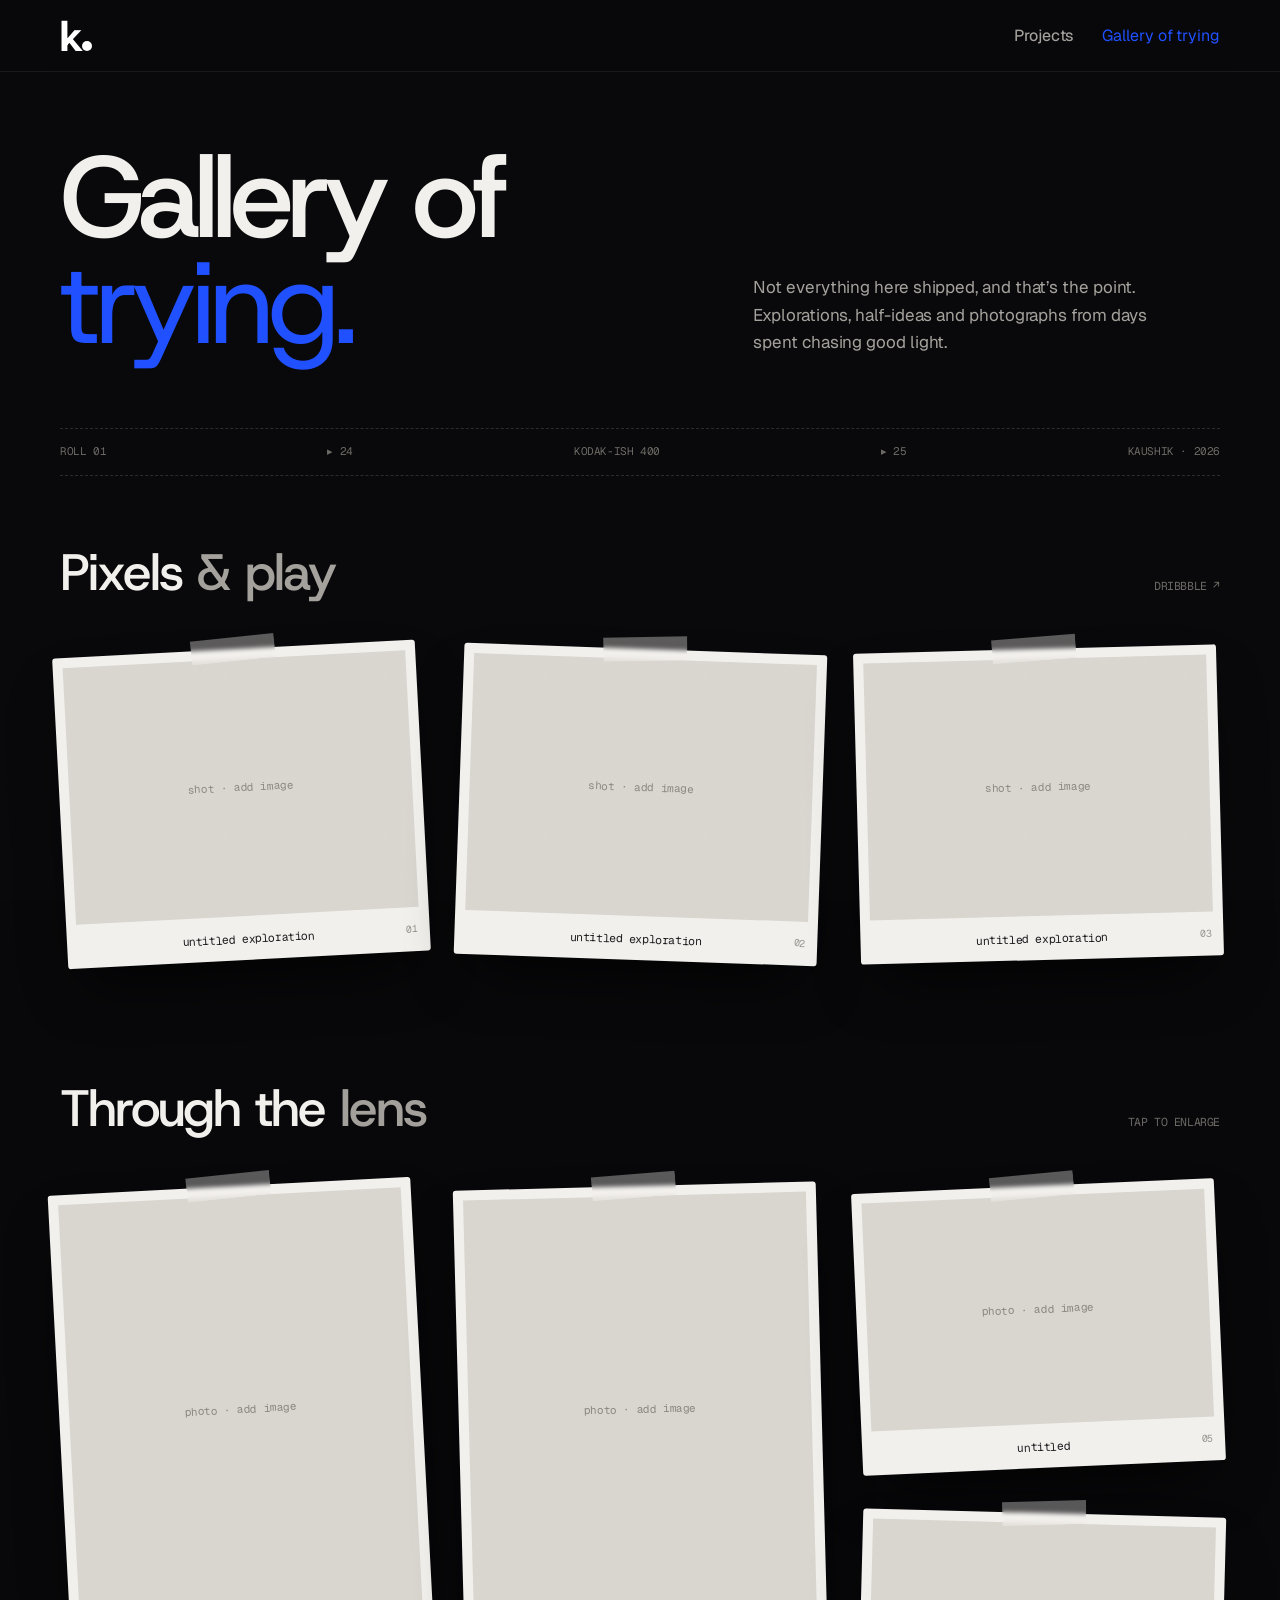
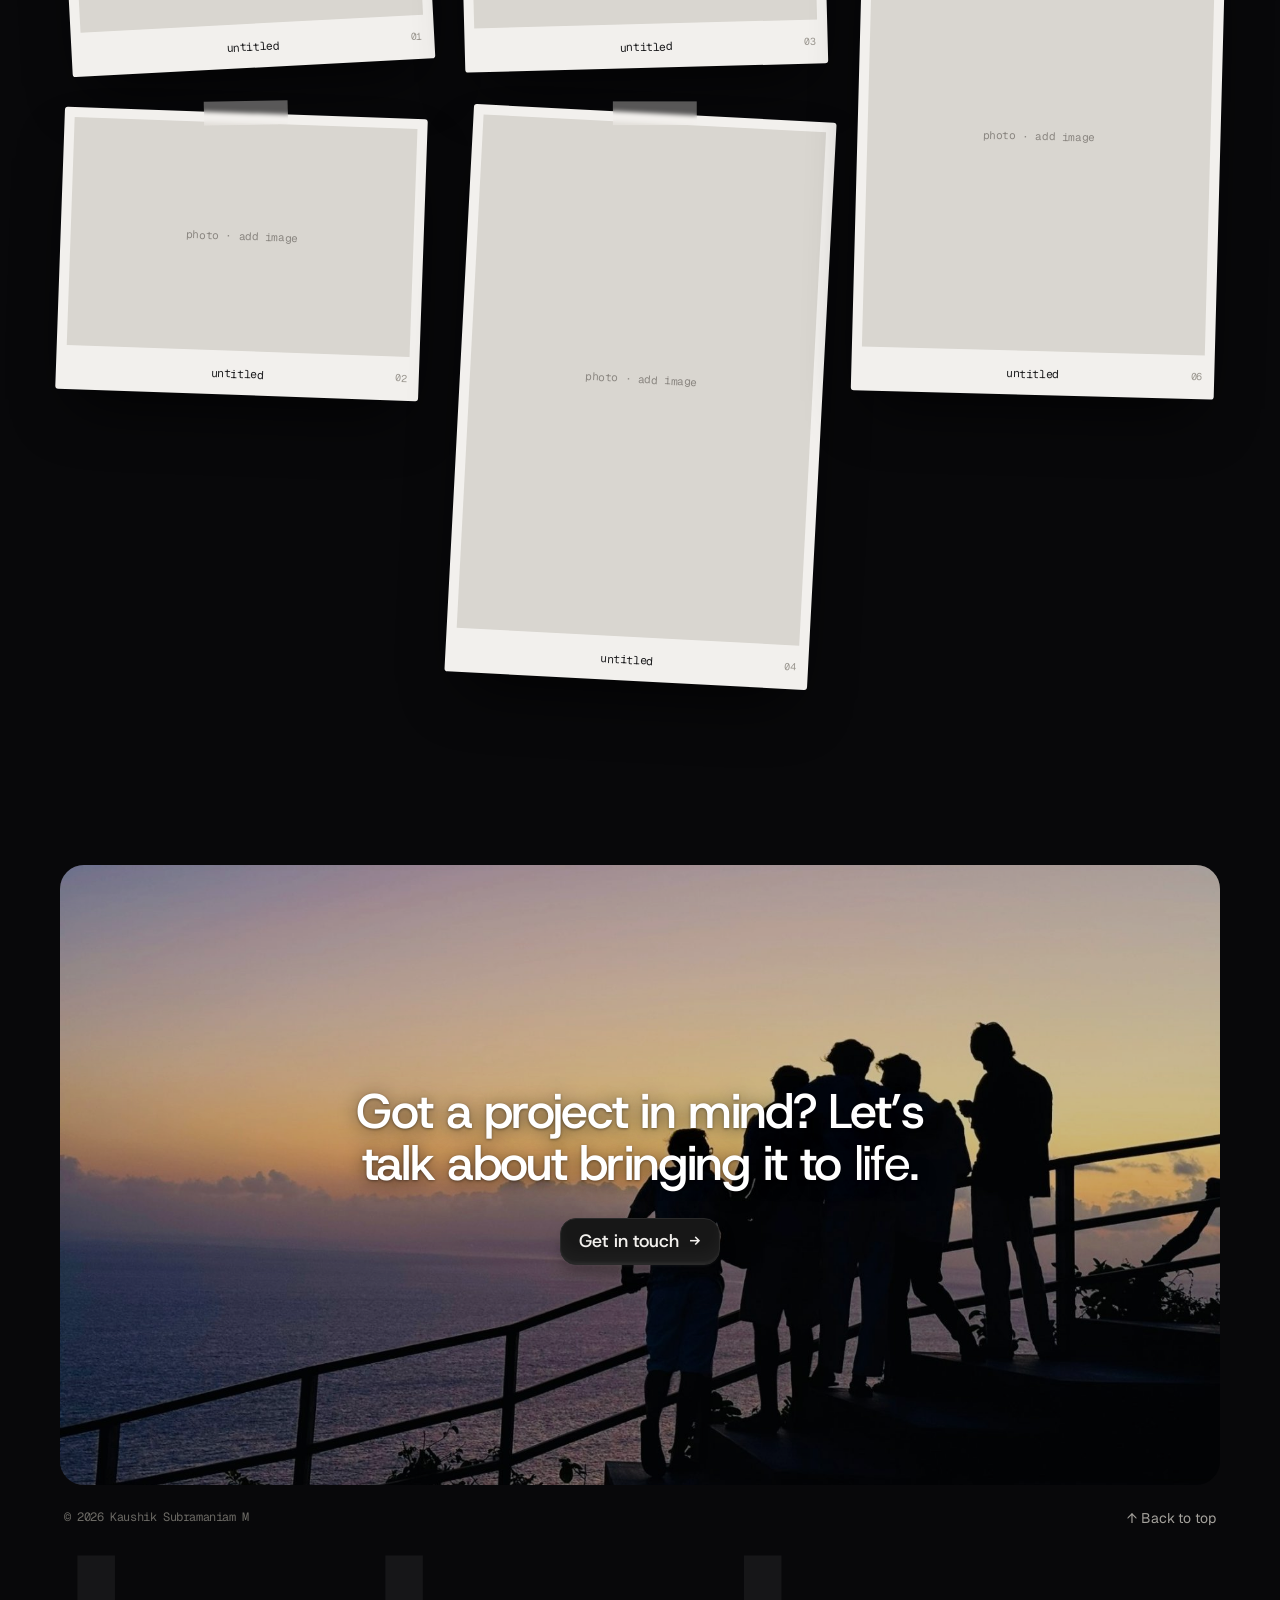
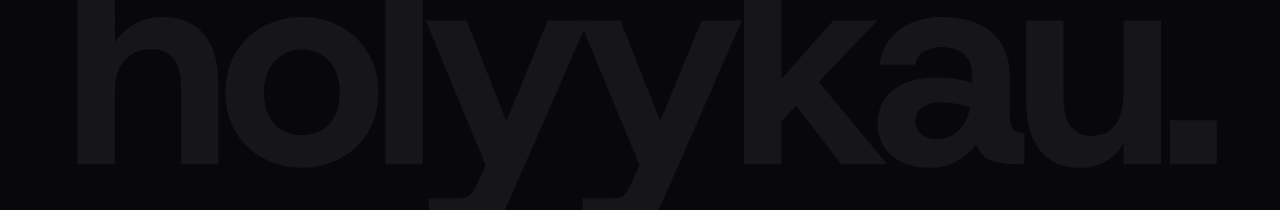
==== commit 5834443d: "Footer wordmark: holyykau. Co-Authored-By: Claude Opus 5.5 <noreply@anthropic.com> Claude-Session: h" ====
--- a/gallery.html
+++ b/gallery.html
@@ -27,7 +27,7 @@
     <a class="btn" href="mailto:kaushiksubramaniam6@gmail.com">Get in touch <span class="ar">→</span></a>
   </div></div>
   <div class="fbot"><span class="copy">© 2026 Kaushik Subramaniam M</span><a href="#" class="totop">↑ Back to top</a></div>
-  <div class="fband"><svg class="giant" viewBox="0 0 1000 236" preserveAspectRatio="xMidYMax meet" aria-hidden="true"><text x="500" y="196" text-anchor="middle" textLength="990" lengthAdjust="spacingAndGlyphs">holyykau</text></svg></div>
+  <div class="fband"><svg class="giant" viewBox="0 0 1000 236" preserveAspectRatio="xMidYMax meet" aria-hidden="true"><text x="500" y="196" text-anchor="middle" textLength="990" lengthAdjust="spacingAndGlyphs">holyykau.</text></svg></div>
 </footer>
 </div>
 <nav class="dock" aria-label="Social links">
--- a/styles.css
+++ b/styles.css
@@ -947,3 +947,204 @@
 @media (max-width:900px){.x-nums.x-nums3{grid-template-columns:repeat(2,minmax(0,1fr))}.x-dims{grid-template-columns:repeat(2,minmax(0,1fr))}}
 @media (max-width:640px){.x-nums.x-nums3{grid-template-columns:1fr}}
 .x-nums.x-nums3 b{font-size:clamp(40px,4vw,58px)}
+.gcur i{display:none}
+.btn,.btn.sm,.btn.primary,.figma{font-size:18px}
+/* hero intro in Geist Mono */
+.art .blurb p,.art .blurb p b{font-family:var(--mono)!important;letter-spacing:-.4px!important}
+.art .blurb p{font-size:16px;line-height:1.7}
+.art .blurb p b{font-weight:500}
+.art h1 span:first-child{color:#a9b9ff}
+.art h1 span:first-child{color:#9aa3bf}
+.art h1 span:first-child{color:rgba(255,255,255,.8)}
+/* glass cursor at half size */
+.gcur{width:32px;height:32px;margin:-16px 0 0 -16px;box-shadow:inset 0 1px 1px rgba(255,255,255,.55),inset 0 -3px 7px rgba(31,79,255,.28),inset 0 0 0 1px rgba(255,255,255,.14),0 5px 15px -3px rgba(0,0,0,.55),0 0 14px -3px rgba(31,79,255,.45)}
+.gcur.hot{width:42px;height:42px;margin:-21px 0 0 -21px}
+.gcur.down{width:26px;height:26px;margin:-13px 0 0 -13px}
+
+/* case study v6: single column (step label above title), fixed section spacing */
+.csx section.x-sec,.csx section.x-wide{display:block;padding:112px 0}
+.csx .x-lab{padding:0;margin:0 0 22px}
+.csx .x-body h2,.csx .x-wide h2{max-width:22ch;margin:0 0 40px}
+.csx .x-body>p,.csx .x-wide>p{max-width:72ch}
+.x-sec:has(.x-feats) .x-body h2{text-align:left}
+.csx .x-hero{padding-bottom:104px}
+.csx .wl{padding-bottom:112px}
+.csx .x-grid2,.csx .x-stack,.csx .x-mx,.csx .x-dims,.csx .x-feats,.csx .x-nums,.csx .x-two,.csx .x-shots{margin-top:48px;margin-bottom:0}
+.csx .x-body>p+.x-grid2,.csx .x-body>p+.x-stack,.csx .x-body>p+.x-mx,.csx .x-body>p+.x-dims{margin-top:40px}
+.csx .x-grid2+p,.csx .x-nums+p,.csx .x-mx+.x-sub,.csx .x-stack+.x-sub,.csx .x-two+.x-sub{margin-top:48px}
+.csx .x-sub{margin-top:64px}
+.csx .x-body>h2+.x-stack,.csx .x-body>h2+.x-feats,.csx .x-body>h2+.x-nums{margin-top:0}
+.csx .x-body>*:last-child{margin-bottom:0}
+@media (max-width:640px){.csx section.x-sec,.csx section.x-wide{padding:72px 0}.csx .x-body h2,.csx .x-wide h2{margin-bottom:28px}.csx .x-hero{padding-bottom:64px}.csx .wl{padding-bottom:72px}}
+
+/* case study v7: old card components on the new structure; 2x2 emphasis for features + numbers */
+.csx .cards{gap:12px;margin-top:40px}
+.csx .card{padding:26px 28px;border-radius:16px}
+.csx .card .x-n{display:block;margin-bottom:14px;font-size:11px}
+.csx .card h4{font-family:"Host Grotesk",sans-serif;font-size:19px;font-weight:500;letter-spacing:-.01em;color:var(--fg);margin:0 0 8px}
+.csx .card p{font-size:15px;line-height:1.6;margin:0;max-width:none}
+.csx .x-checks{display:grid;grid-template-columns:1fr 1fr;column-gap:32px;margin:32px 0 8px;padding:0}
+.csx .checks li{font-family:"Geist",sans-serif;font-size:16px;line-height:1.6}
+.csx .hmw{margin:8px 0 0;padding:0}
+.csx .hmw li{font-size:clamp(22px,2.2vw,28px);line-height:1.3;padding:26px 0;color:var(--fg)}
+.csx .take{margin-top:40px}
+.csx .take h4,.csx .twocol h4,.csx .edge h4{letter-spacing:-.4px}
+.csx .take .checks{margin:0}
+.csx .take+.cards{margin-top:16px}
+.csx .x-bq{margin:40px 0;padding-left:24px;border-left:2px solid var(--accent);border-image:none;font-family:"Host Grotesk",sans-serif;font-size:clamp(24px,2.6vw,32px);line-height:1.3;font-weight:500;letter-spacing:-.03em;color:var(--fg)}
+.csx .x-bq em{font-style:normal;color:var(--accent)}
+.csx .twocol{margin-top:40px}
+.csx .twocol>div{padding:26px 28px;border-radius:16px}
+.csx .twocol li{font-size:15.5px}
+.csx .edge{margin-top:24px;padding:24px 26px;border-radius:16px}
+.csx .edge li{font-family:"Geist",sans-serif}
+.csx .dims{margin-top:32px;grid-template-columns:repeat(4,minmax(0,1fr))}
+.csx .dims li{padding:18px 20px;min-height:96px;justify-content:space-between;font-family:"Host Grotesk",sans-serif;font-size:18px;font-weight:500}
+.csx .dims li.x-always{background:linear-gradient(135deg,#1F4FFF,#1245FF 55%,#6f8cff);color:#fff}
+.csx .dims li.x-always span{color:#fff}
+.csx .x-matrix{margin-top:40px}
+.csx .x-matrix>div{padding:24px 26px;border-radius:16px}
+.csx .x-matrix .mono{font-size:11px;text-transform:uppercase;color:var(--fg-3)}
+.csx .x-matrix .hot .mono{color:#8ea6ff}
+.csx .x-matrix ul{list-style:none;margin:14px 0 0;padding:0;display:grid;gap:10px}
+.csx .x-matrix li{font-family:"Geist",sans-serif;font-size:15px;line-height:1.55;color:var(--fg-2)}
+.csx .x-matrix li b{color:var(--fg);font-weight:500}
+.csx .x-matrix div.hot{background:rgba(31,79,255,.08);box-shadow:inset 0 0 0 1px rgba(31,79,255,.45)}
+/* 2x2 emphasis: features */
+.x-fgrid{display:grid;grid-template-columns:repeat(2,minmax(0,1fr));gap:16px;margin-top:8px}
+.x-fcard{background:var(--card);border:1px solid rgba(255,255,255,.06);border-radius:20px;padding:32px 32px 28px;display:flex;flex-direction:column}
+.x-fcard .x-n em{font-style:normal;color:var(--fg-3);margin-left:8px}
+.csx .x-fcard h3{font-size:clamp(24px,2.4vw,32px);line-height:1.15;margin:18px 0 12px}
+.csx .x-fcard p{font-size:15.5px;margin:0 0 24px;max-width:none}
+.x-fcard .x-shot{margin-top:auto}
+/* 2x2 emphasis: numbers */
+.x-ngrid{display:grid;grid-template-columns:repeat(2,minmax(0,1fr));gap:16px;margin-top:8px}
+.x-ncard{background:var(--card);border:1px solid rgba(255,255,255,.06);border-radius:20px;padding:40px 40px 44px}
+.x-ncard b{display:block;font-family:"Host Grotesk",sans-serif;font-weight:500;font-size:clamp(56px,7vw,96px);line-height:1;letter-spacing:-.045em;color:var(--accent);margin-bottom:22px}
+.csx .x-ncard p{font-size:16.5px;margin:0;max-width:34ch}
+.x-ncard.x-wide2{grid-column:1/-1}
+.x-ncard.x-wide2 b{font-size:clamp(36px,4vw,56px)}
+.x-ncard.x-wide2 p{max-width:60ch}
+.csx .x-ngrid+p{margin-top:40px}
+@media (max-width:900px){.csx .dims{grid-template-columns:repeat(2,minmax(0,1fr))}}
+@media (max-width:640px){.x-fgrid,.x-ngrid,.csx .x-checks,.csx .cards,.csx .twocol,.csx .x-matrix{grid-template-columns:1fr}.x-fcard,.x-ncard{padding:26px 22px}}
+/* What we built: sticky stacked cards that collapse as the next one arrives */
+.x-scards{display:grid;gap:28px;margin-top:8px;padding-bottom:8px}
+.x-scard{position:sticky;top:calc(96px + var(--i) * 14px)}
+.x-sc-in{display:grid;grid-template-columns:minmax(0,.8fr) minmax(0,1.4fr);gap:40px;align-items:center;background:#111114;border:1px solid rgba(255,255,255,.07);border-radius:24px;padding:40px;box-shadow:0 -20px 50px -20px rgba(0,0,0,.8);transform-origin:50% 0;will-change:transform,filter;transition:filter .2s}
+.x-sc-t .x-n em{font-style:normal;color:var(--fg-3);margin-left:8px}
+.csx .x-sc-t h3{font-size:clamp(26px,2.8vw,38px);line-height:1.12;margin:18px 0 14px}
+.csx .x-sc-t p{font-size:16px;margin:0;max-width:40ch}
+.x-sc-in .x-shot{border-radius:14px}
+@media (max-width:900px){.x-sc-in{grid-template-columns:1fr;gap:24px;padding:28px}.x-scard{top:calc(80px + var(--i) * 10px)}}
+@media (prefers-reduced-motion:reduce){.x-scard{position:static}}
+.csx .x-checks+p{margin-top:32px}
+/* case study v8: centered reading column like the original layout */
+.csx .x-hero,.csx section.x-sec,.csx section.x-wide,.csx .x-end{max-width:880px;margin-left:auto;margin-right:auto}
+.csx .x-body>p,.csx .x-wide>p{max-width:none}
+.csx .x-hero h1{font-size:clamp(56px,9vw,120px)}
+.csx .x-meta{grid-template-columns:repeat(2,1fr)}
+.csx .x-meta>div:nth-child(3){border-left:0}
+.csx .x-meta>div:nth-child(-n+2){border-bottom:1px solid var(--line-2)}
+.x-wlhead{max-width:880px}
+/* the shipped-features section breaks out wider so the stacked cards have room */
+.csx section.x-sec:has(.x-scards){max-width:1152px}
+.csx section.x-sec:has(.x-scards) .x-lab,.csx section.x-sec:has(.x-scards) .x-body>h2{max-width:880px;margin-left:auto;margin-right:auto}
+
+/* case study v9: old frame restored — plain hero, blue step labels, 56px rhythm, 820 column, © footer line */
+.csx{max-width:none;padding:0}
+.csx .cs-hero .lede{font-size:19px;line-height:1.55;max-width:none;margin:0}
+.csx .cs-hero h1{font-size:clamp(48px,7vw,88px);line-height:1;margin:22px 0 18px;white-space:nowrap}
+.csx .meta b{font-family:"Geist",sans-serif;font-weight:500;font-size:14px;line-height:1.45;color:var(--fg)}
+.csx .cs-cover{border:1px solid rgba(255,255,255,.06)}
+.csx .cs-cover img{display:block;width:100%;height:auto}
+.csx .wl{padding:56px 0 0}
+.x-wlhead{max-width:820px;padding:0 24px}
+.csx section.x-sec,.csx section.x-wide{max-width:none;margin:0;padding:56px 0 0;border-top:0}
+.csx .x-lab{margin:0 0 10px}
+.csx .x-lab .x-k,.csx .x-wide>.x-k{color:var(--accent);font-size:12px}
+.csx .x-body h2,.csx .x-wide h2{margin:0 0 20px;max-width:none}
+.csx .x-body>p,.csx .x-wide>p{max-width:none}
+.csx section.x-sec:has(.x-scards){max-width:none}
+.csx section.x-sec:has(.x-scards) .x-lab,.csx section.x-sec:has(.x-scards) .x-body>h2{max-width:none;margin-left:0;margin-right:0}
+.csx .x-scards{--w:min(1152px,calc(100vw - 48px));width:var(--w);margin-left:calc(50% - var(--w) / 2);margin-top:24px}
+.csx .x-shots{margin-top:28px}
+.csx .cs-foot{max-width:none;padding:96px 0 56px}
+.csx .cs-foot a:hover{color:var(--fg)}
+@media (max-width:640px){.csx .cs-hero h1{white-space:normal}.csx .meta{grid-template-columns:1fr 1fr}}
+
+/* live status dot (the old dock green) */
+.livedot{position:relative;display:inline-flex;width:8px;height:8px;margin-right:2px}
+.livedot i{position:relative;width:8px;height:8px;border-radius:50%;background:#3ddc6a;box-shadow:0 0 10px rgba(61,220,106,.8)}
+.livedot i::after{content:"";position:absolute;inset:0;border-radius:50%;background:#3ddc6a;animation:dockping 2.2s cubic-bezier(0,0,.2,1) infinite}
+@media (prefers-reduced-motion:reduce){.livedot i::after{animation:none}}
+
+/* hand-drawn note beside Say hello */
+.art .blurb .cta{align-items:center;gap:6px;flex-wrap:wrap}
+.hnote{display:inline-flex;align-items:center;gap:2px;color:rgba(255,255,255,.42);transform:rotate(-5deg) translateY(4px);pointer-events:none;user-select:none}
+.hn-arrow{width:78px;height:46px;flex:none;margin-right:-4px}
+.hn-bubble{position:relative;display:inline-block;padding:11px 18px 12px}
+.hn-outline{position:absolute;inset:0;width:100%;height:100%;overflow:visible}
+.hn-text{position:relative;display:block;font-family:var(--mono);font-size:12.5px;line-height:1.35;letter-spacing:-.4px;color:rgba(255,255,255,.55)}
+.hn-text b{color:#1F4FFF;font-weight:400}
+.hn-draw{stroke-dasharray:420;stroke-dashoffset:420;animation:hndraw 1.4s .9s cubic-bezier(.65,0,.35,1) forwards}
+.hn-head{animation-delay:1.9s;animation-duration:.4s}
+.hn-outline .hn-draw{animation-delay:1.2s;animation-duration:1.6s}
+.hn-outline .hn-draw+.hn-draw{animation-delay:2.2s;opacity:.5}
+.hn-text{opacity:0;animation:hnfade .6s 1.6s forwards}
+@keyframes hndraw{to{stroke-dashoffset:0}}
+@keyframes hnfade{to{opacity:1}}
+@media (prefers-reduced-motion:reduce){.hn-draw{animation:none;stroke-dashoffset:0}.hn-text{animation:none;opacity:1}}
+@media (max-width:600px){.hn-arrow{width:56px;height:34px}.hn-text{font-size:11px}}
+.art h1 span:first-child{letter-spacing:-.055em}
+
+/* Say hello: text snakes around the button border on hover */
+.hnote{display:none}
+.snake-wrap{position:relative;display:inline-flex}
+.snake{position:absolute;left:0;top:0;overflow:visible;pointer-events:none;opacity:0;transition:opacity .35s}
+.snake text{font-family:var(--mono);font-size:11.5px;letter-spacing:-.4px;fill:rgba(255,255,255,.62)}
+.snake text .sk{fill:#1F4FFF}
+.snake-wrap:hover .snake,.snake-wrap:focus-within .snake{opacity:1}
+.snake .trail{fill:none;stroke:rgba(31,79,255,.18);stroke-width:1;stroke-dasharray:2 5}
+.art .blurb .cta{margin-top:52px;margin-bottom:24px}
+/* hero "better." brush swash */
+.art h1 em svg.swash{left:-2%;width:104%;bottom:-.16em;height:.36em}
+.art h1 em svg.swash path{animation:none;stroke-dasharray:none;stroke-dashoffset:0}
+.art h1 em svg.swash .sw-rev{stroke-dasharray:320;stroke-dashoffset:320;animation:draw 1.1s .6s cubic-bezier(.7,0,.25,1) forwards}
+.art h1 em svg.swash .sw-hair{opacity:.45;stroke-dasharray:200;stroke-dashoffset:200;animation:draw .9s 1.45s cubic-bezier(.6,0,.3,1) forwards}
+.loader:not(.skip) ~ .shell .art h1 em svg.swash .sw-rev{animation-delay:3.1s}
+.loader:not(.skip) ~ .shell .art h1 em svg.swash .sw-hair{animation-delay:3.95s}
+@media (prefers-reduced-motion:reduce){.art h1 em svg.swash .sw-rev,.art h1 em svg.swash .sw-hair{animation:none;stroke-dashoffset:0}}
+/* hero "better.": hand-drawn loop around the word */
+.art h1 em svg.loop{position:absolute;left:-9%;top:-.08em;bottom:auto;width:118%;height:1.22em;overflow:visible;pointer-events:none}
+.art h1 em svg.loop .lp{stroke-dasharray:900;stroke-dashoffset:900;animation:draw 1.5s .7s cubic-bezier(.6,0,.3,1) forwards}
+.loader:not(.skip) ~ .shell .art h1 em svg.loop .lp{animation-delay:3.1s}
+@media (prefers-reduced-motion:reduce){.art h1 em svg.loop .lp{animation:none;stroke-dashoffset:0}}
+.art h1 em svg.loop{left:-8%;top:-.16em;width:116%;height:1.36em}
+.jr-body li.li-live::before{content:none}
+.jr-body li.li-live .livedot{position:absolute;left:0;top:.6em;width:7px;height:7px}
+.jr-body li.li-live .livedot i{width:7px;height:7px}
+
+/* first fold: banner + Projects title visible above the fold */
+.art{padding-top:40px;padding-bottom:28px;min-height:0}
+.art .blurb{margin-top:28px}
+.art .blurb .cta{margin-top:44px;margin-bottom:28px}
+.marq{margin-top:28px!important}
+#work{padding-top:56px!important}
+.marq b{color:rgba(255,255,255,.28)!important;-webkit-text-fill-color:rgba(255,255,255,.28)}
+/* dock tucks away at the top of the page */
+.dock{transition:transform .5s cubic-bezier(.22,1,.36,1),opacity .35s}
+.dock.dock-away{transform:translate(-50%,140%);opacity:0;pointer-events:none}
+/* LED matrix: brighter (same footprint as before) */
+.art .led:not(.soft){opacity:.62}
+@media (max-width:600px){.art .led:not(.soft){opacity:.5}}
+/* LED matrix extended behind the banner, dimmed there; banner has no rules */
+.art .led:not(.soft){bottom:-128px;height:420px;
+  -webkit-mask-image:linear-gradient(180deg,transparent 0%,#000 36%,#000 64%,rgba(0,0,0,.26) 76%,rgba(0,0,0,.2) 92%,transparent 100%);mask-image:linear-gradient(180deg,transparent 0%,#000 36%,#000 64%,rgba(0,0,0,.26) 76%,rgba(0,0,0,.2) 92%,transparent 100%)}
+.marq{position:relative;z-index:1;border-top:0!important;border-bottom:0!important}
+@media (max-width:600px){.art .led:not(.soft){height:320px}}
+/* LED matrix: full-bleed at any width, with soft faded sides */
+.art .led:not(.soft){max-width:none;width:100vw;
+  -webkit-mask-image:linear-gradient(180deg,transparent 0%,#000 36%,#000 64%,rgba(0,0,0,.42) 76%,rgba(0,0,0,.34) 92%,transparent 100%),linear-gradient(90deg,transparent 0%,#000 12%,#000 88%,transparent 100%);
+  mask-image:linear-gradient(180deg,transparent 0%,#000 36%,#000 64%,rgba(0,0,0,.42) 76%,rgba(0,0,0,.34) 92%,transparent 100%),linear-gradient(90deg,transparent 0%,#000 12%,#000 88%,transparent 100%);
+  -webkit-mask-composite:source-in;mask-composite:intersect}
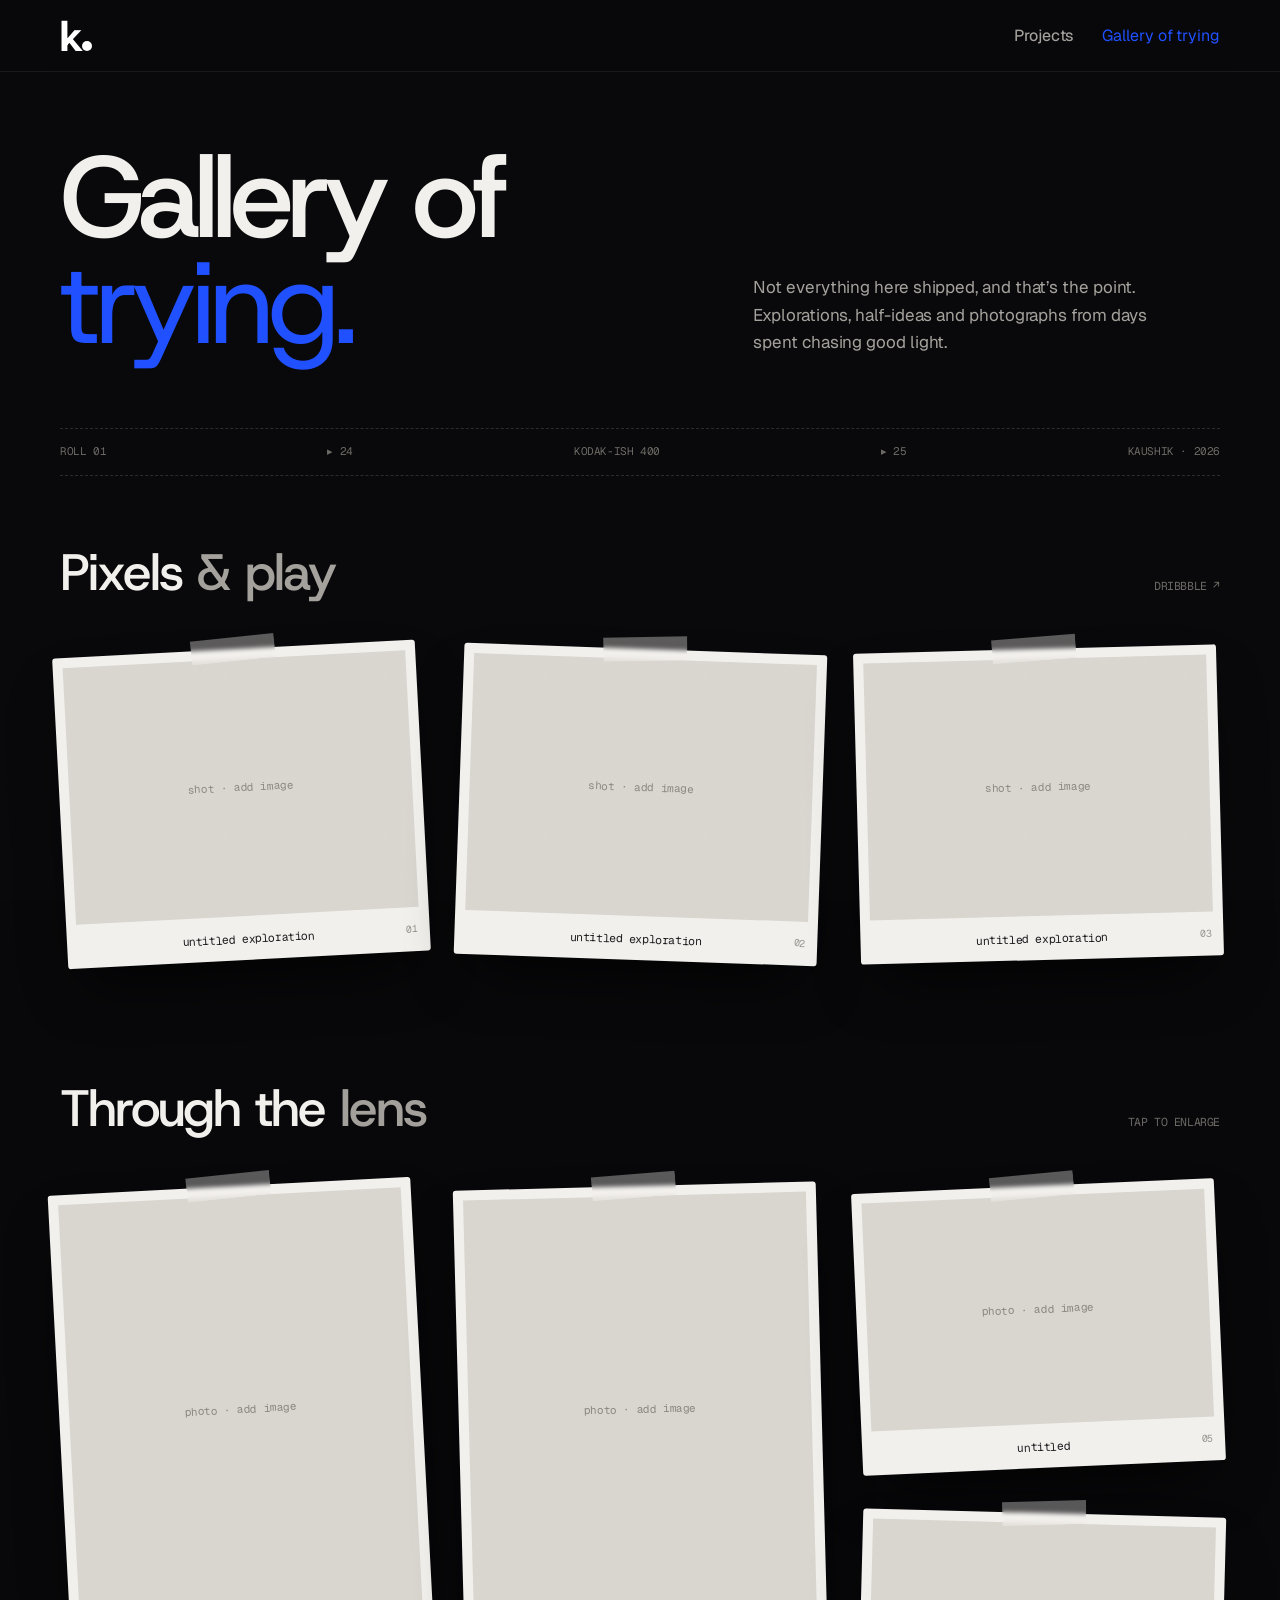
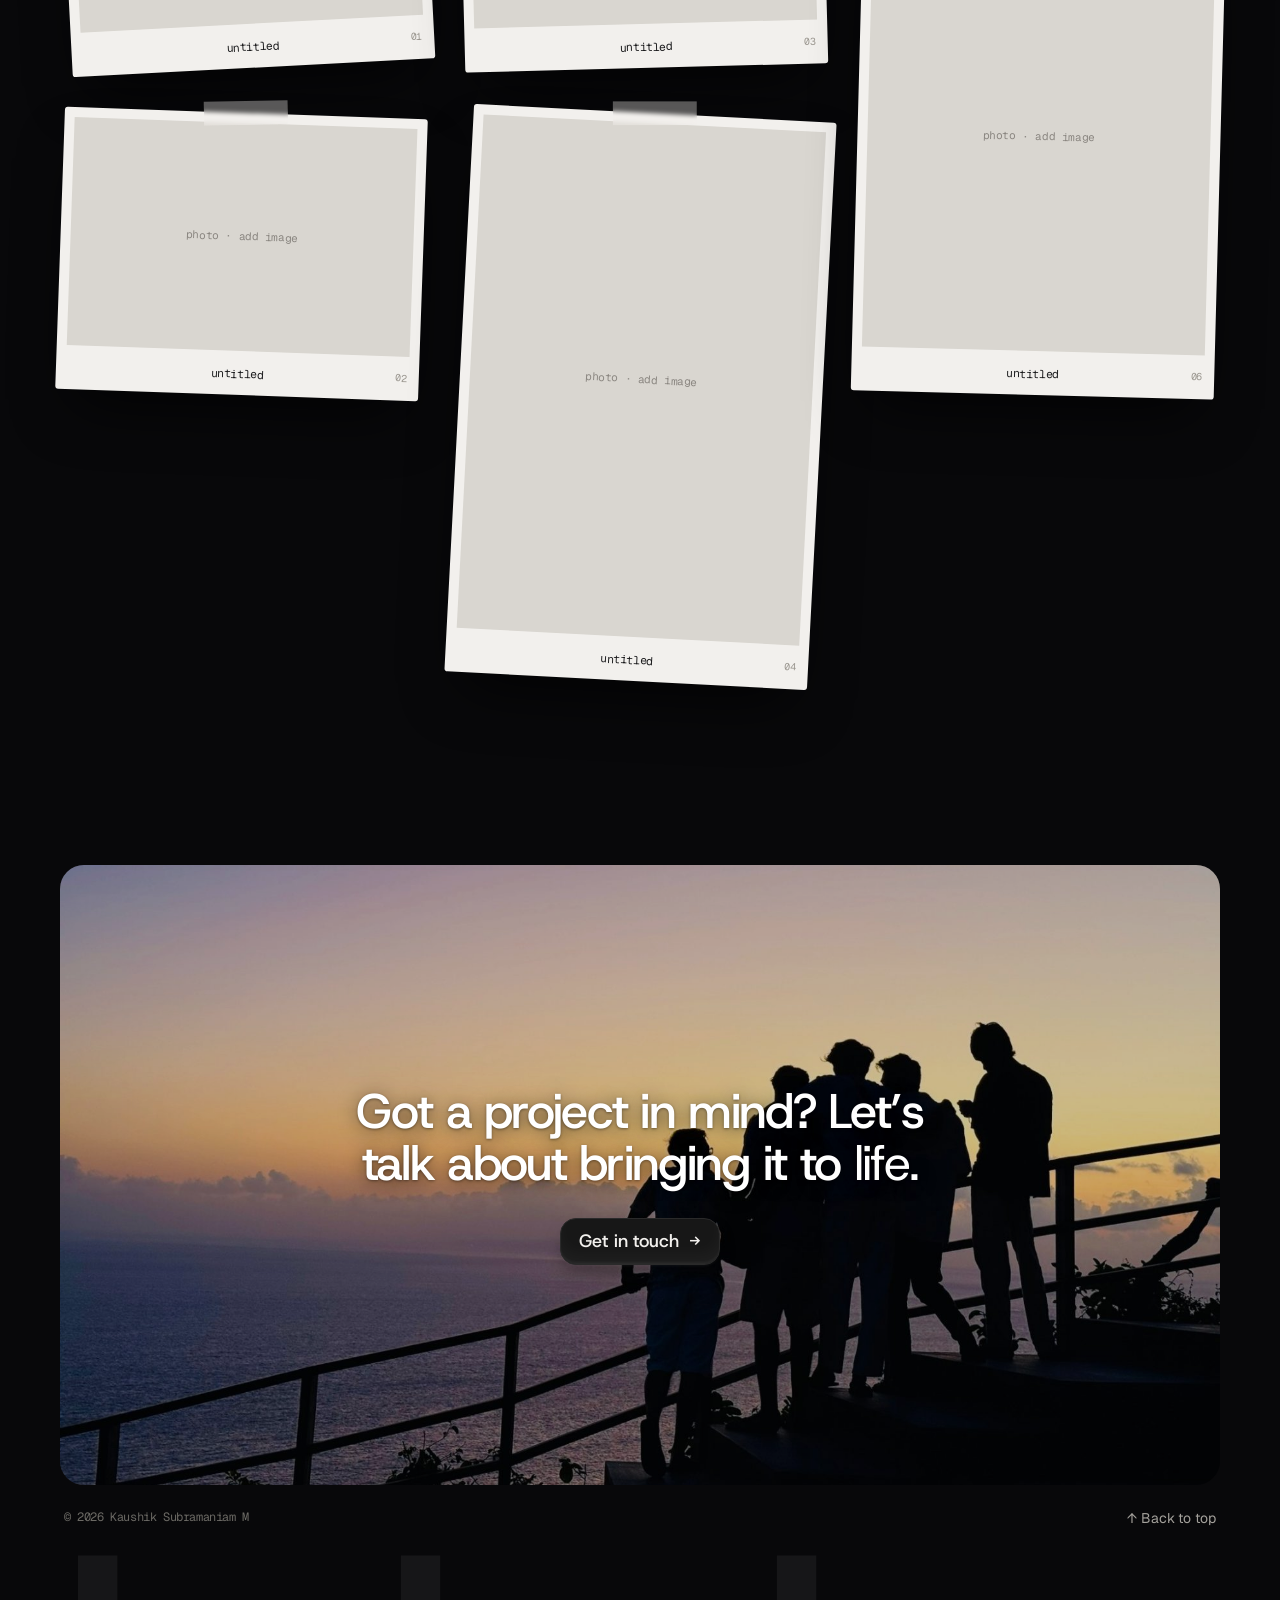
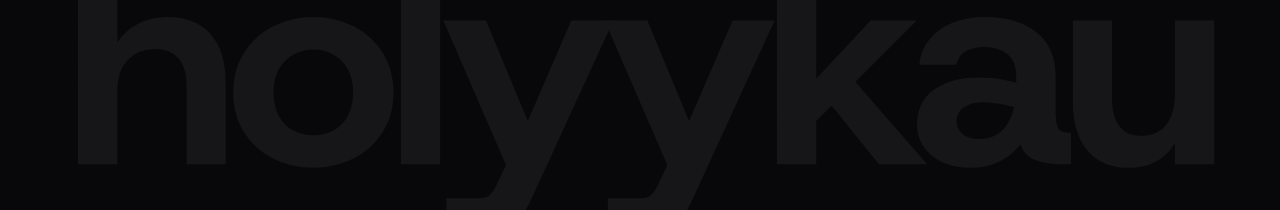
==== commit 607015f3: "Footer wordmark: revert to holyykau Co-Authored-By: Claude Opus 5.5 <noreply@anthropic.com> Claude-S" ====
--- a/gallery.html
+++ b/gallery.html
@@ -27,7 +27,7 @@
     <a class="btn" href="mailto:kaushiksubramaniam6@gmail.com">Get in touch <span class="ar">→</span></a>
   </div></div>
   <div class="fbot"><span class="copy">© 2026 Kaushik Subramaniam M</span><a href="#" class="totop">↑ Back to top</a></div>
-  <div class="fband"><svg class="giant" viewBox="0 0 1000 236" preserveAspectRatio="xMidYMax meet" aria-hidden="true"><text x="500" y="196" text-anchor="middle" textLength="990" lengthAdjust="spacingAndGlyphs">holyykau.</text></svg></div>
+  <div class="fband"><svg class="giant" viewBox="0 0 1000 236" preserveAspectRatio="xMidYMax meet" aria-hidden="true"><text x="500" y="196" text-anchor="middle" textLength="990" lengthAdjust="spacingAndGlyphs">holyykau</text></svg></div>
 </footer>
 </div>
 <nav class="dock" aria-label="Social links">
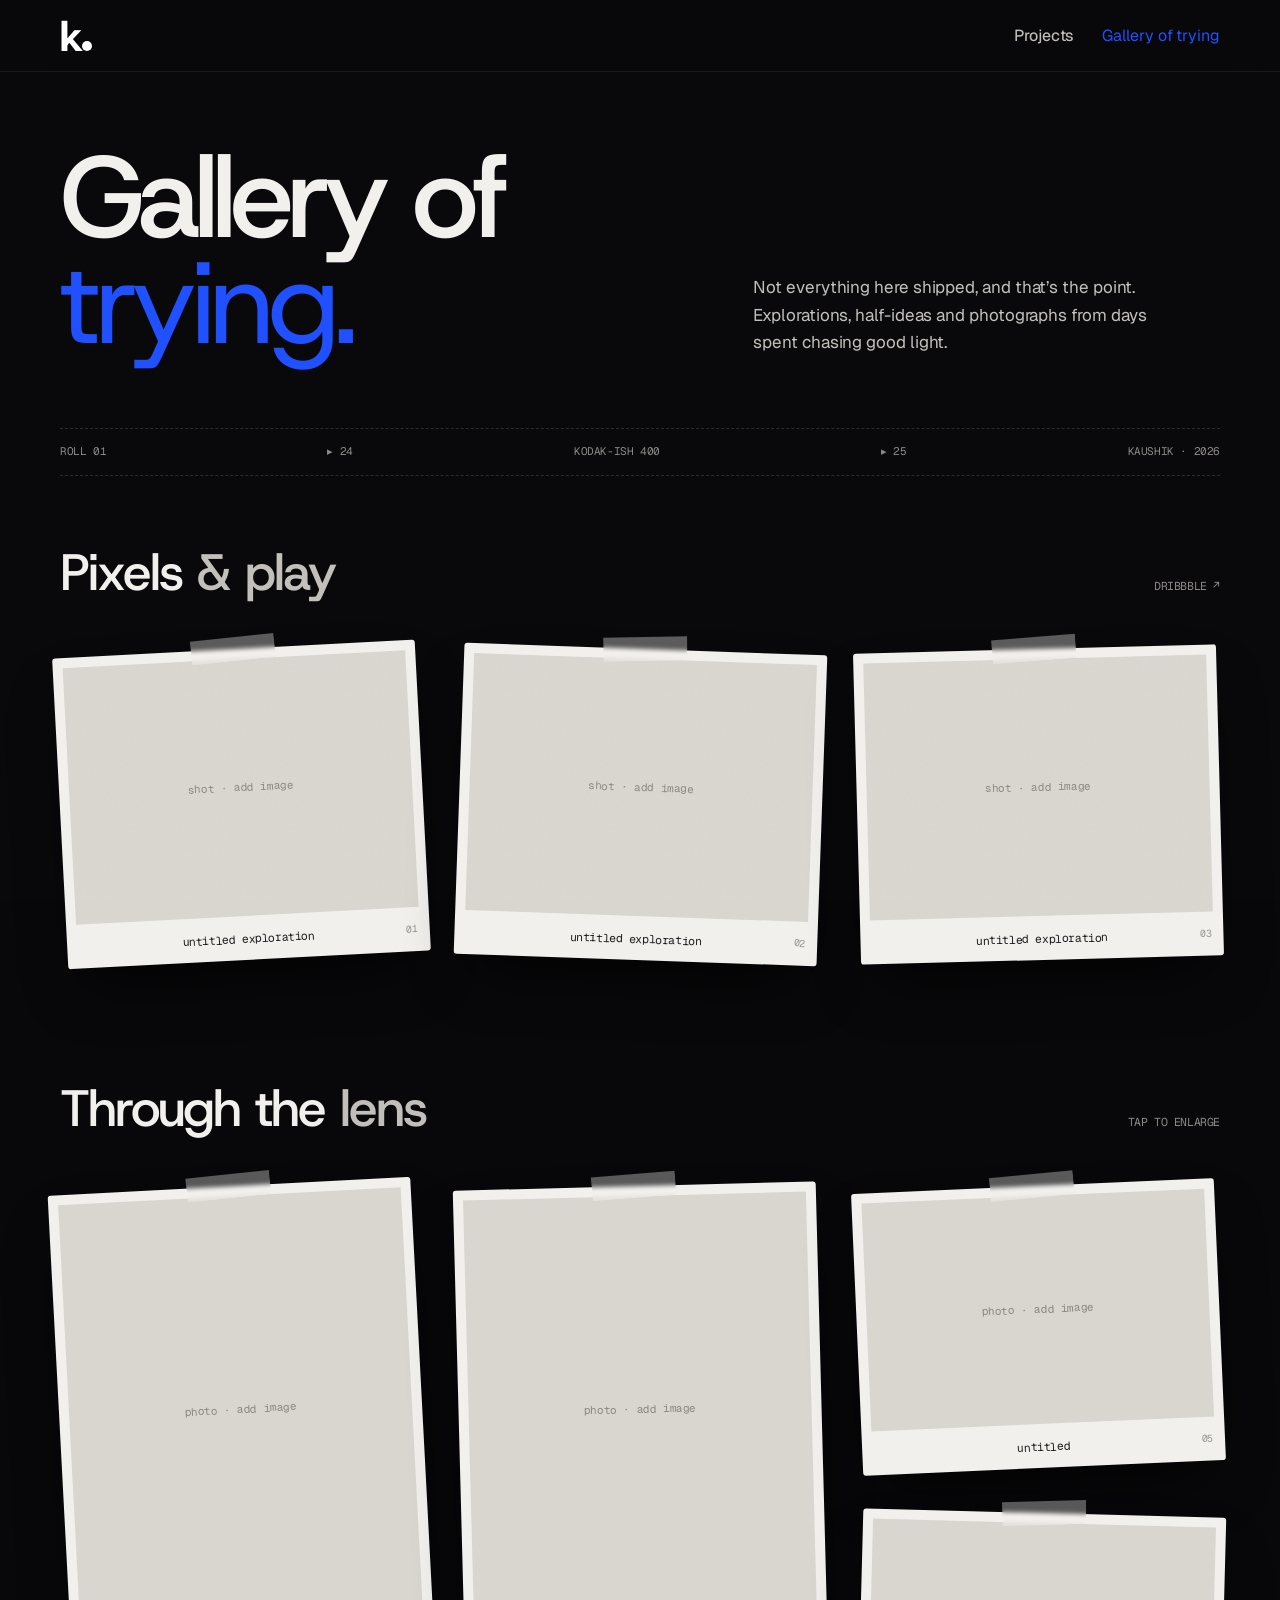
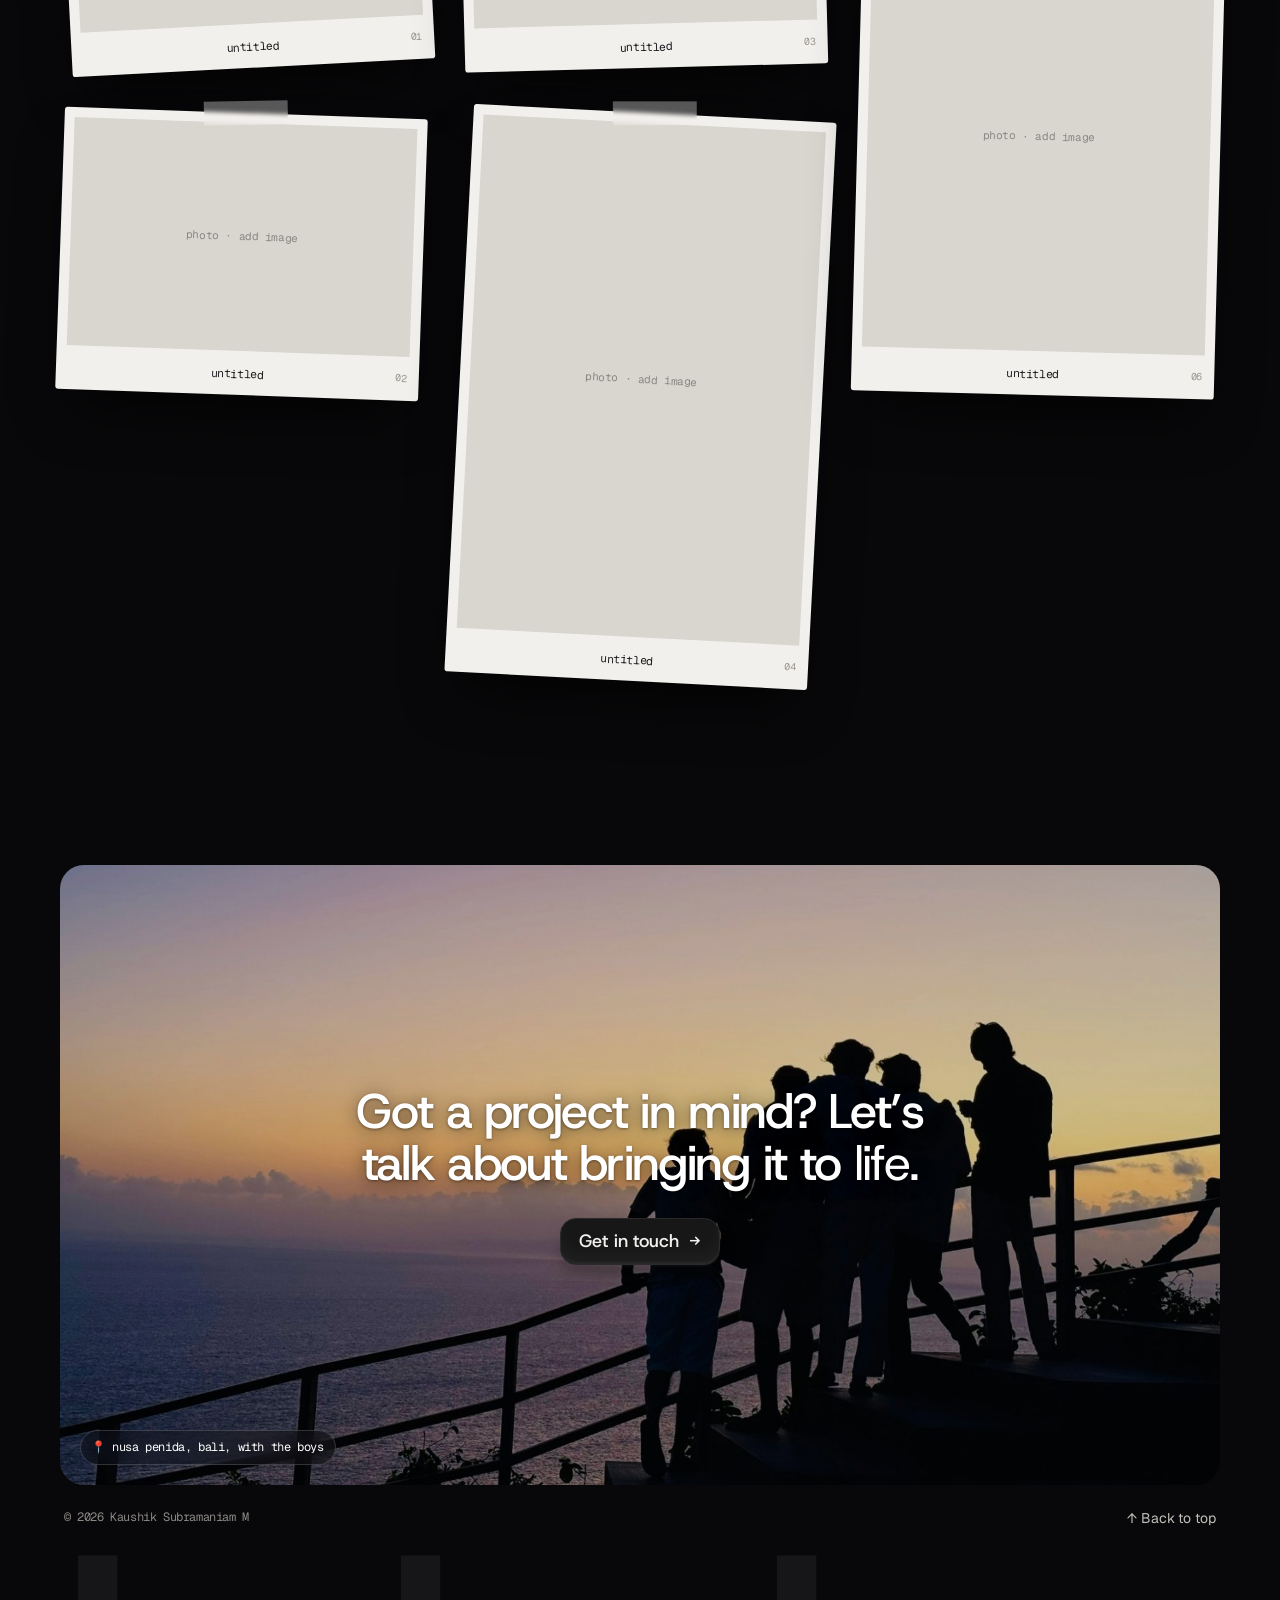
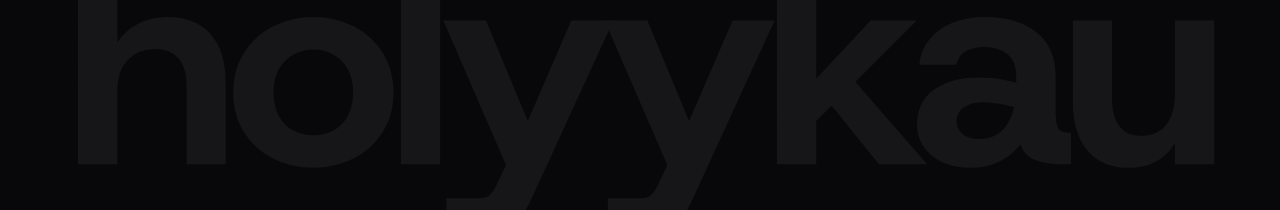
==== commit 66c13e2d: "Footer photo: location tag Co-Authored-By: Claude Opus 5.5 <noreply@anthropic.com> Claude-Session: h" ====
--- a/gallery.html
+++ b/gallery.html
@@ -21,7 +21,7 @@
 <div class="wall" id="photos-grid"></div>
 </main>
 <footer class="fphoto finale">
-  <div class="fimg"><div class="fbg" style="background-image:url(assets/footer.jpg)"></div>
+  <div class="fimg"><div class="fbg" style="background-image:url(assets/footer.jpg)"></div><span class="ftag">📍 nusa penida, bali, with the boys</span>
   <div class="fin">
     <h2>Got a project in mind? Let’s talk about bringing it to <em>life.</em></h2>
     <a class="btn" href="mailto:kaushiksubramaniam6@gmail.com">Get in touch <span class="ar">→</span></a>
--- a/styles.css
+++ b/styles.css
@@ -1148,3 +1148,10 @@
   -webkit-mask-image:linear-gradient(180deg,transparent 0%,#000 36%,#000 64%,rgba(0,0,0,.42) 76%,rgba(0,0,0,.34) 92%,transparent 100%),linear-gradient(90deg,transparent 0%,#000 12%,#000 88%,transparent 100%);
   mask-image:linear-gradient(180deg,transparent 0%,#000 36%,#000 64%,rgba(0,0,0,.42) 76%,rgba(0,0,0,.34) 92%,transparent 100%),linear-gradient(90deg,transparent 0%,#000 12%,#000 88%,transparent 100%);
   -webkit-mask-composite:source-in;mask-composite:intersect}
+/* brighter secondary / tertiary text */
+:root{--fg-2:#c2bfba;--fg-3:#8c8984}
+/* location tag on the footer photo */
+.finale .ftag{position:absolute;left:20px;bottom:20px;z-index:2;display:inline-flex;align-items:center;gap:6px;padding:7px 12px 7px 10px;border-radius:999px;
+  font-family:var(--mono);font-size:12px;letter-spacing:-.4px;color:#fff;background:rgba(10,10,12,.42);border:1px solid rgba(255,255,255,.16);
+  -webkit-backdrop-filter:blur(12px) saturate(140%);backdrop-filter:blur(12px) saturate(140%)}
+@media (max-width:600px){.finale .ftag{left:14px;bottom:14px;font-size:11px}}
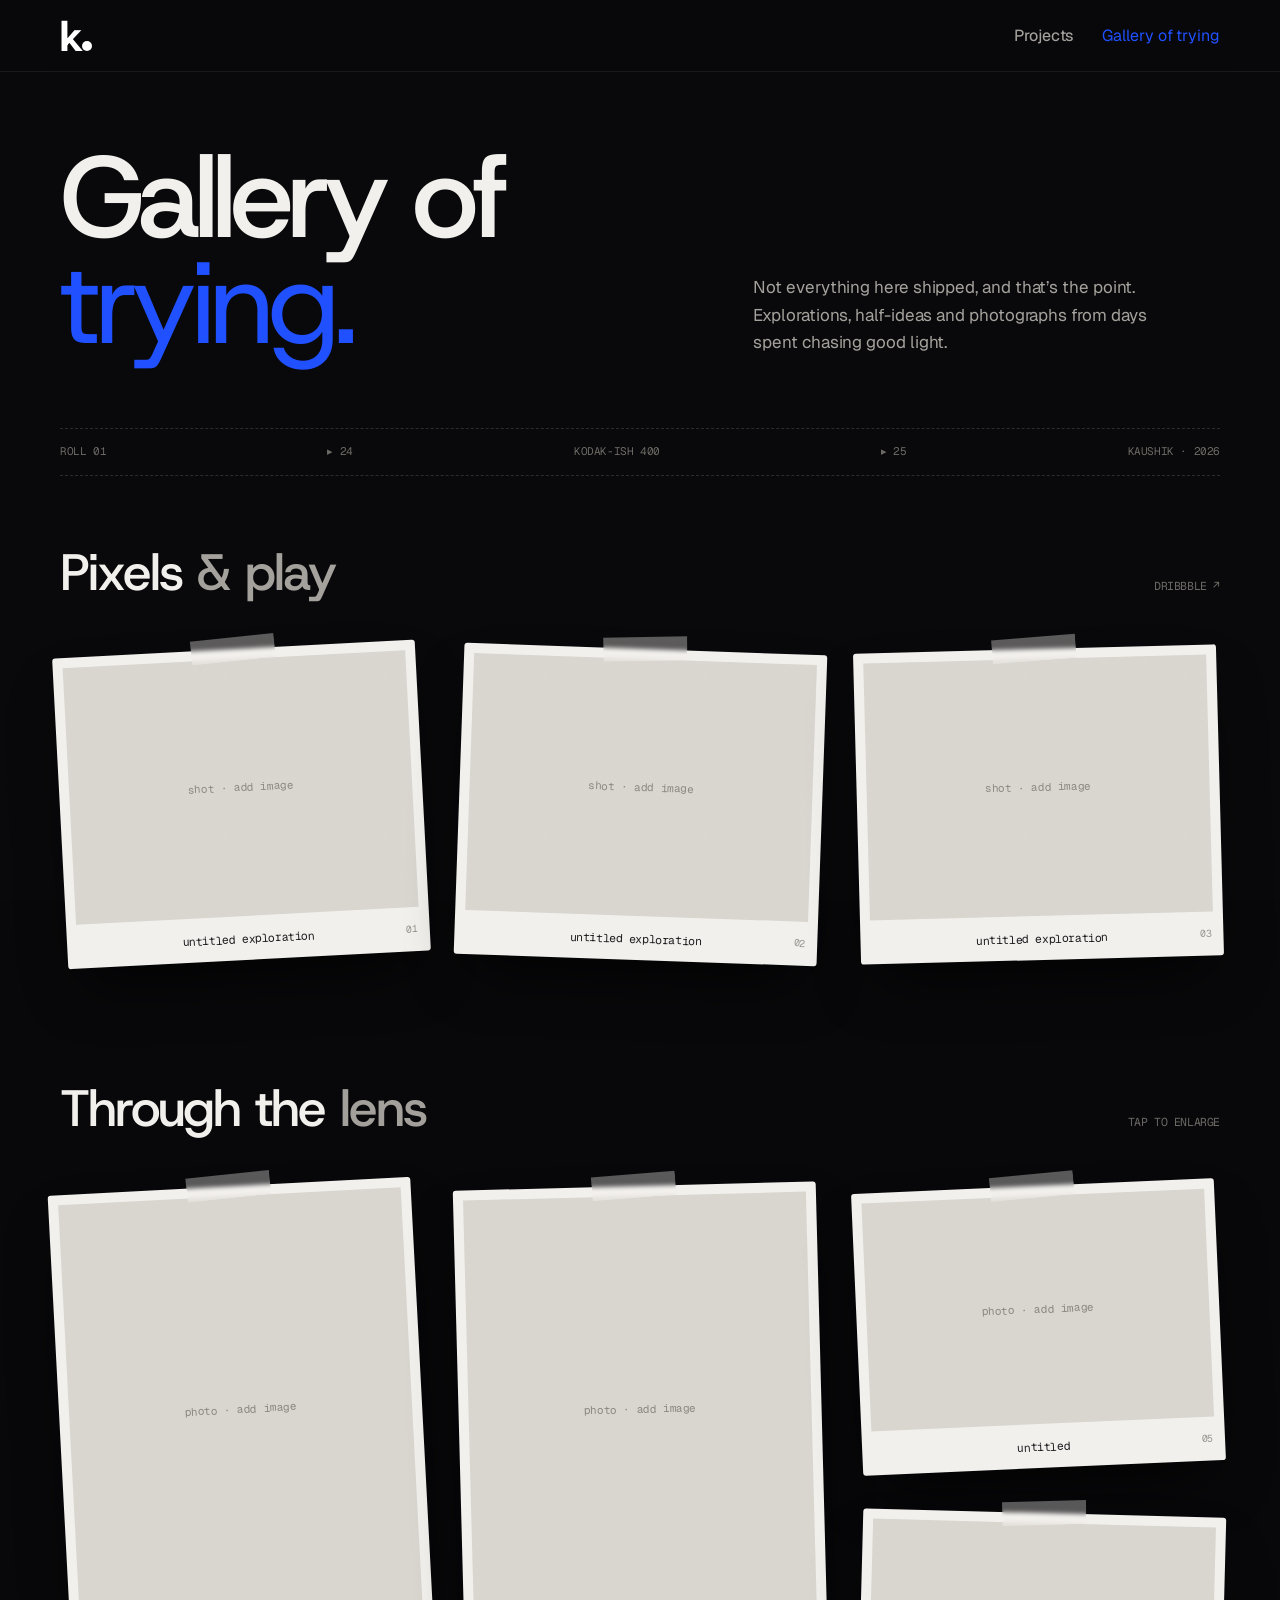
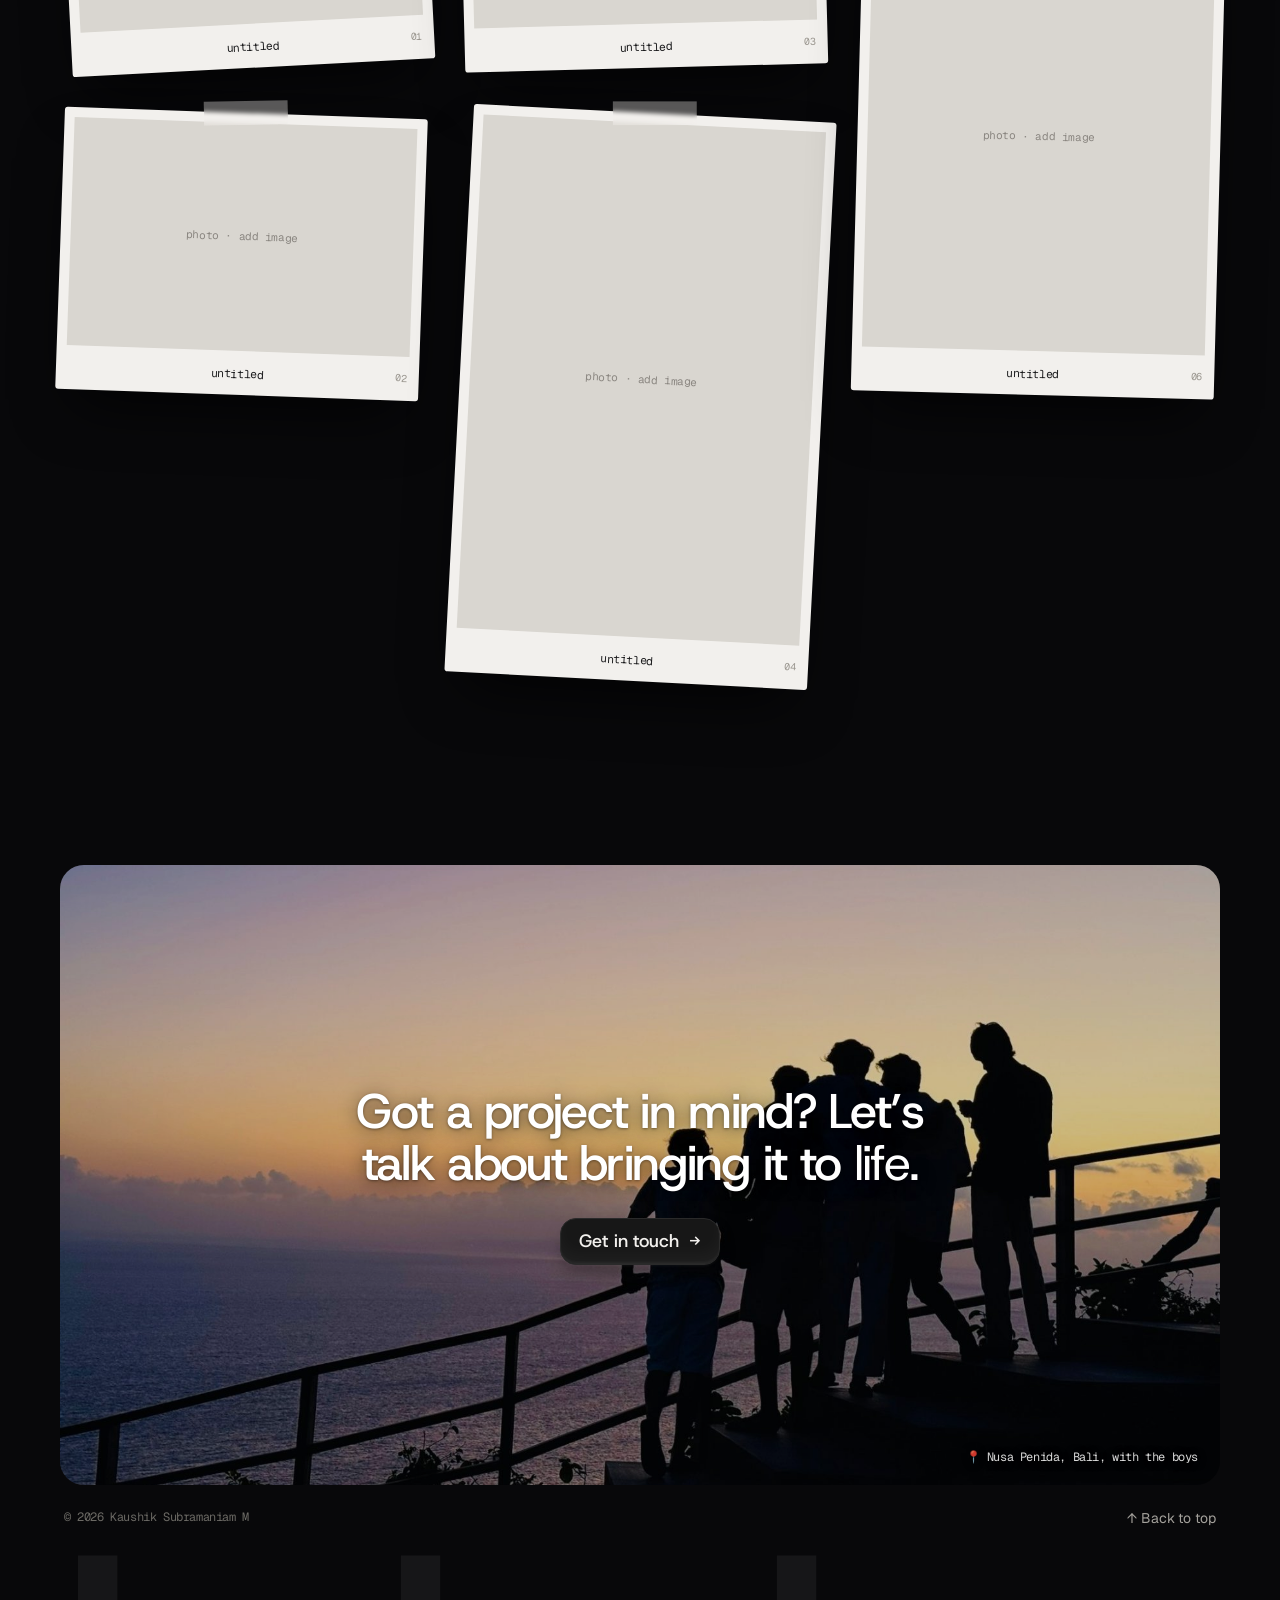
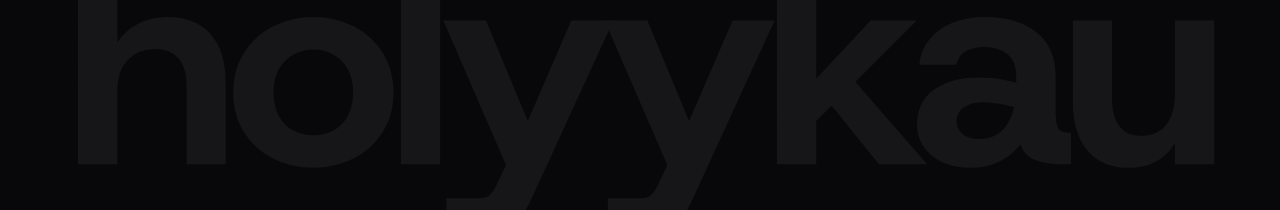
==== commit 0bf98c86: "Footer photo tag: plain text, bottom-right, sentence case Co-Authored-By: Claude Opus 5.5 <noreply@a" ====
--- a/gallery.html
+++ b/gallery.html
@@ -21,7 +21,7 @@
 <div class="wall" id="photos-grid"></div>
 </main>
 <footer class="fphoto finale">
-  <div class="fimg"><div class="fbg" style="background-image:url(assets/footer.jpg)"></div><span class="ftag">📍 nusa penida, bali, with the boys</span>
+  <div class="fimg"><div class="fbg" style="background-image:url(assets/footer.jpg)"></div><span class="ftag">📍 Nusa Penida, Bali, with the boys</span>
   <div class="fin">
     <h2>Got a project in mind? Let’s talk about bringing it to <em>life.</em></h2>
     <a class="btn" href="mailto:kaushiksubramaniam6@gmail.com">Get in touch <span class="ar">→</span></a>
--- a/styles.css
+++ b/styles.css
@@ -1148,10 +1148,13 @@
   -webkit-mask-image:linear-gradient(180deg,transparent 0%,#000 36%,#000 64%,rgba(0,0,0,.42) 76%,rgba(0,0,0,.34) 92%,transparent 100%),linear-gradient(90deg,transparent 0%,#000 12%,#000 88%,transparent 100%);
   mask-image:linear-gradient(180deg,transparent 0%,#000 36%,#000 64%,rgba(0,0,0,.42) 76%,rgba(0,0,0,.34) 92%,transparent 100%),linear-gradient(90deg,transparent 0%,#000 12%,#000 88%,transparent 100%);
   -webkit-mask-composite:source-in;mask-composite:intersect}
-/* brighter secondary / tertiary text */
-:root{--fg-2:#c2bfba;--fg-3:#8c8984}
+/* About copy at 80% white */
+#about .about p{color:rgba(255,255,255,.8)}
 /* location tag on the footer photo */
 .finale .ftag{position:absolute;left:20px;bottom:20px;z-index:2;display:inline-flex;align-items:center;gap:6px;padding:7px 12px 7px 10px;border-radius:999px;
   font-family:var(--mono);font-size:12px;letter-spacing:-.4px;color:#fff;background:rgba(10,10,12,.42);border:1px solid rgba(255,255,255,.16);
   -webkit-backdrop-filter:blur(12px) saturate(140%);backdrop-filter:blur(12px) saturate(140%)}
 @media (max-width:600px){.finale .ftag{left:14px;bottom:14px;font-size:11px}}
+/* location tag: plain text, bottom-right */
+.finale .ftag{left:auto;right:22px;bottom:18px;padding:0;background:none;border:0;-webkit-backdrop-filter:none;backdrop-filter:none;color:rgba(255,255,255,.85);text-shadow:0 1px 8px rgba(0,0,0,.55)}
+@media (max-width:600px){.finale .ftag{right:14px;bottom:12px}}
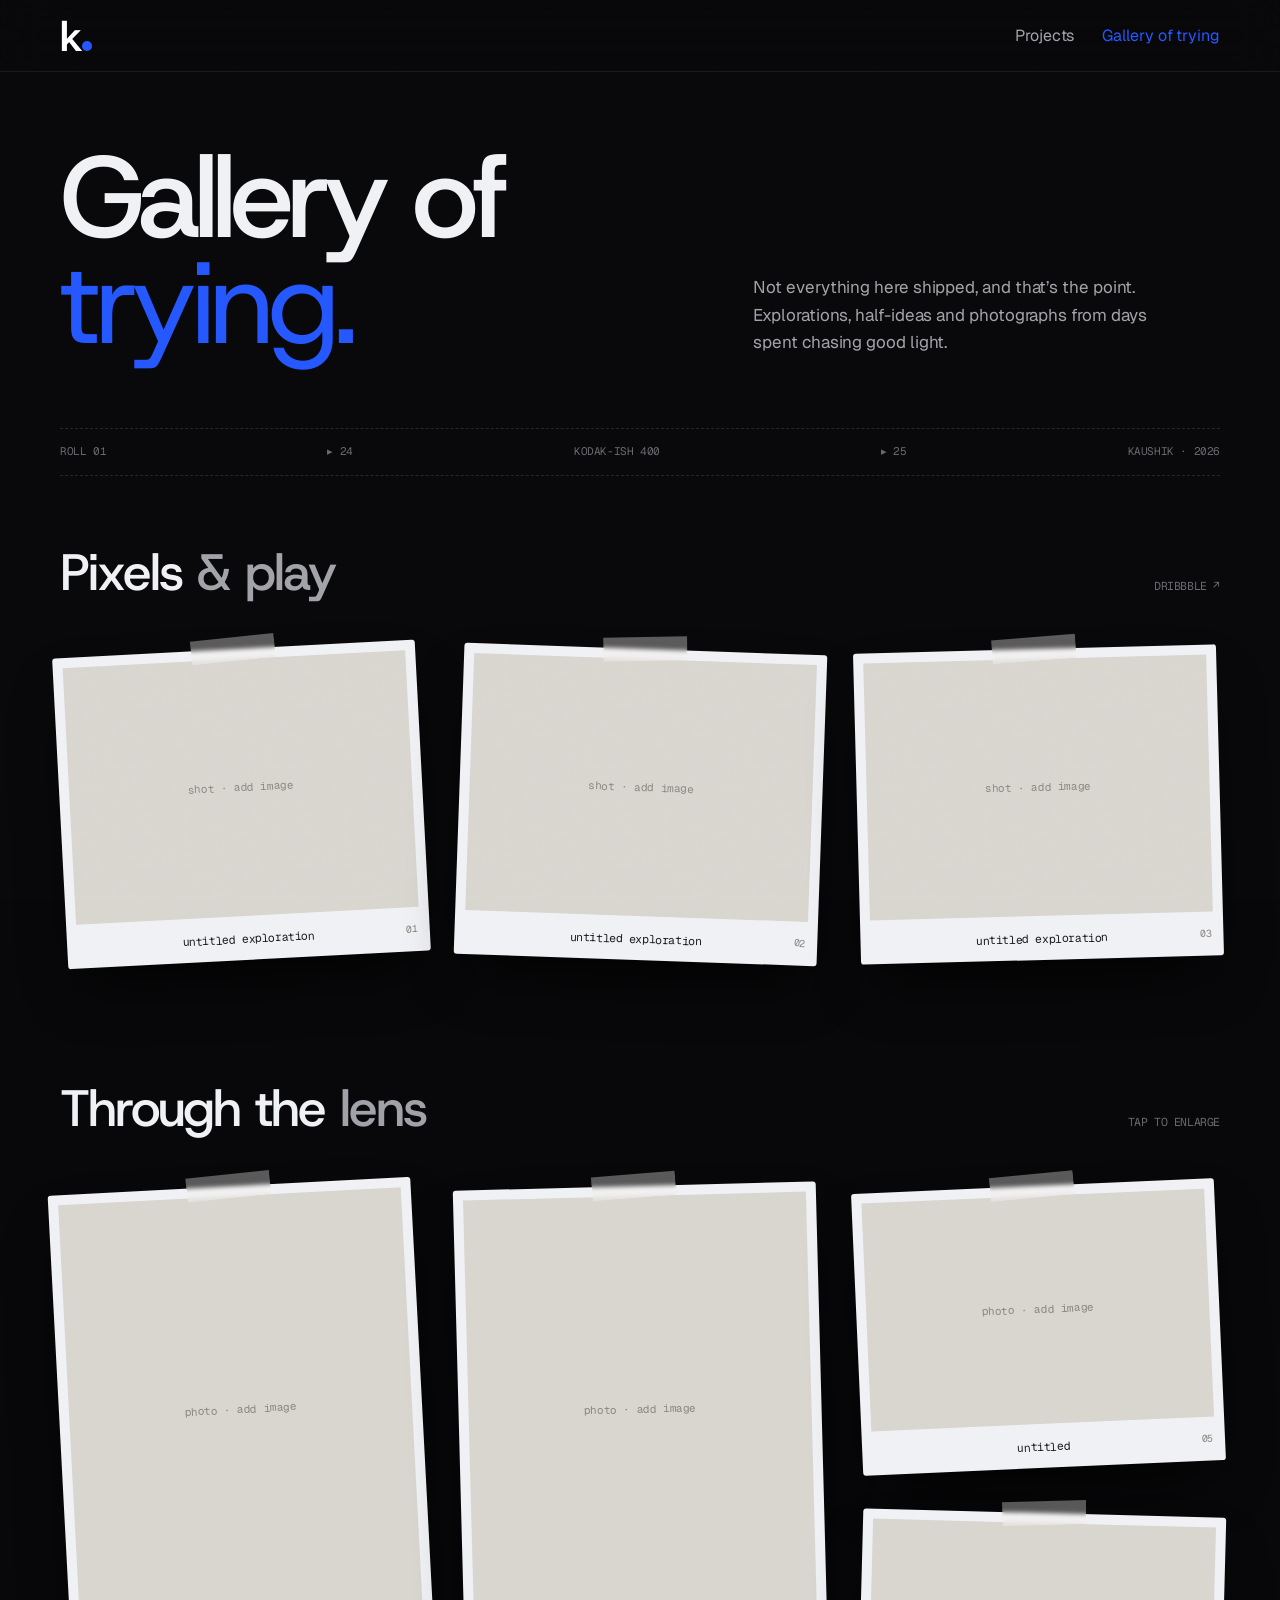
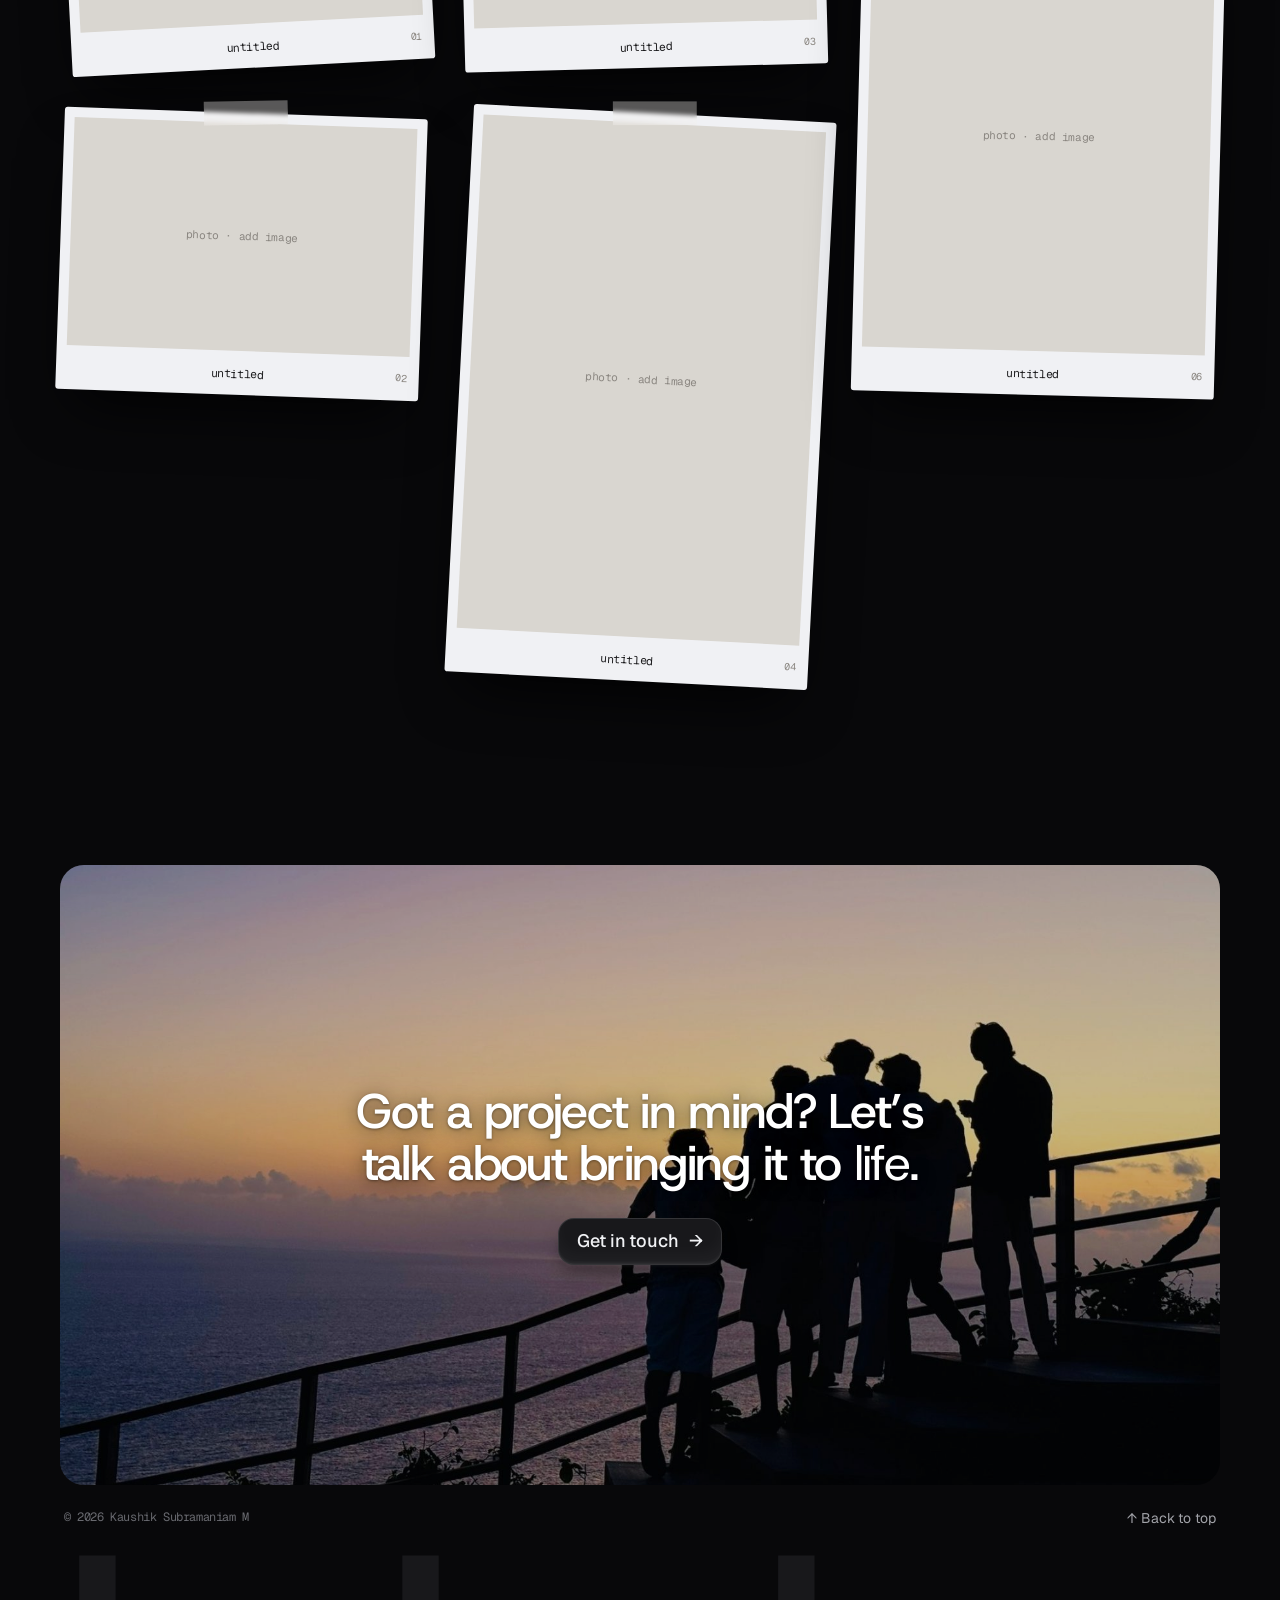
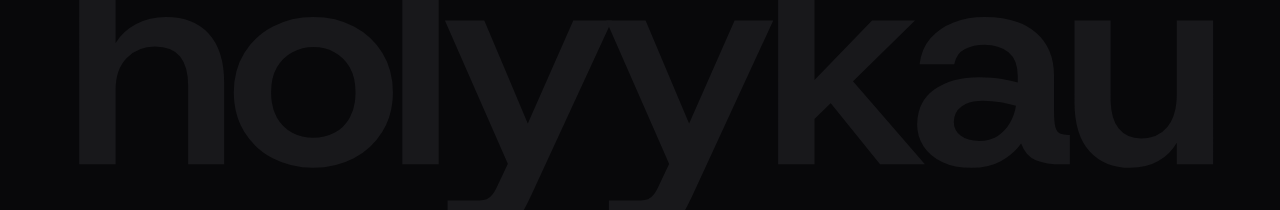
==== commit aa025bea: "Remove footer photo caption Co-Authored-By: Claude Opus 5.5 <noreply@anthropic.com> Claude-Session: " ====
--- a/gallery.html
+++ b/gallery.html
@@ -1,7 +1,7 @@
 <!doctype html><html lang="en"><head>
 <meta charset="utf-8"><meta name="viewport" content="width=device-width,initial-scale=1"><meta name="color-scheme" content="dark">
 <link rel="preconnect" href="https://fonts.googleapis.com"><link rel="preconnect" href="https://fonts.gstatic.com" crossorigin>
-<link href="https://fonts.googleapis.com/css2?family=Host+Grotesk:ital,wght@0,300..800;1,300..800&family=Geist:wght@300..700&family=Geist+Mono:wght@400;500&family=Noto+Sans+Tamil:wght@500;600&display=swap" rel="stylesheet">
+<link href="https://fonts.googleapis.com/css2?family=Host+Grotesk:ital,wght@0,300..800;1,300..800&family=Geist:wght@300..700&family=Geist+Mono:wght@400;500&family=Noto+Sans+Tamil:wght@500;600&display=swap" rel="stylesheet" media="print" onload="this.media='all'">
 <title>Gallery of trying · Kaushik Subramaniam</title>
 <meta name="description" content="Explorations, experiments and photographs by Kaushik Subramaniam.">
 <link rel="stylesheet" href="styles.css"></head><body>
@@ -21,7 +21,7 @@
 <div class="wall" id="photos-grid"></div>
 </main>
 <footer class="fphoto finale">
-  <div class="fimg"><div class="fbg" style="background-image:url(assets/footer.jpg)"></div><span class="ftag">📍 Nusa Penida, Bali, with the boys</span>
+  <div class="fimg"><div class="fbg" style="background-image:url(assets/footer.jpg)"></div>
   <div class="fin">
     <h2>Got a project in mind? Let’s talk about bringing it to <em>life.</em></h2>
     <a class="btn" href="mailto:kaushiksubramaniam6@gmail.com">Get in touch <span class="ar">→</span></a>
--- a/styles.css
+++ b/styles.css
@@ -1,30 +1,73 @@
-:root{--bg:#08080a;--card:#131315;--fg:#f2f0ed;--fg-2:#a3a09b;--fg-3:#6b6964;--line:#1f1e1d;--line-2:#2c2b29;--accent:#1F4FFF;--accent-2:#1F4FFF;--grad:linear-gradient(90deg,#1F4FFF 0%,#1F4FFF 17%,#ffffff 100%);
+:root{
+  /* ── Colour tokens: the only place raw colours live ── */
+  /* surfaces */
+  --bg:#08080a;
+  --black:#000;
+  --surface:linear-gradient(180deg,rgba(255,255,255,.035),rgba(255,255,255,.012)),var(--bg);
+  --surface-raised:#18181b;
+  --media:#0e0e11;
+  /* text */
+  --fg:#f0f1f4;
+  --fg-2:#a1a2a8;
+  --fg-3:#68696f;
+  --fg-4:rgba(255,255,255,.28);
+  --white:#fff;
+  /* strokes */
+  --stroke:rgba(255,255,255,.07);
+  --stroke-strong:rgba(255,255,255,.12);
+  --stroke-hover:var(--accent-line);
+  /* brand */
+  --accent:#2457ff;
+  --accent-deep:#1a4dff;
+  --accent-soft:#788dff;
+  --accent-pale:#9fb5ff;
+  --accent-line:rgba(120,141,255,.38);
+  --accent-wash:rgba(36,87,255,.12);
+  /* canvas grids (LED matrix, snake intro) */
+  --grid-dot:rgba(255,255,255,.045);
+  --grid-dot-faint:rgba(255,255,255,.035);
+  /* status */
+  --live:#3ddc6a;
+  /* print (gallery polaroids) */
+  --paper-ink:#1b1b1d;
+  --paper-muted:#8a8680;
+  --paper-blank:#d9d6d0;
+  /* font weights: the only three the site uses */
+  --fw-regular:400;--fw-medium:500;--fw-semibold:600;
+  /* legacy aliases */
+  --card:var(--media);--line:var(--stroke);--line-2:var(--stroke-strong);--accent-2:var(--accent);
+  /* effect layer: channel tokens + one shared opacity scale.
+     Use as rgba(var(--rgb-white),var(--o12)) */
+  --rgb-white:255,255,255;--rgb-black:0,0,0;--rgb-bg:8,8,10;--rgb-accent:36,87,255;--rgb-accent-deep:26,77,255;--rgb-accent-soft:120,141,255;--rgb-live:61,220,106;
+  --o2:.02;--o4:.04;--o6:.06;--o8:.08;--o12:.12;--o16:.16;--o22:.22;--o30:.3;--o40:.4;--o50:.5;--o70:.7;--o90:.9;
+}
+:root{--grad:linear-gradient(90deg,var(--accent) 0%,var(--accent) 17%,var(--white) 100%);
   --serif:"Host Grotesk",ui-sans-serif,system-ui,sans-serif;--sans:"Host Grotesk",ui-sans-serif,system-ui,sans-serif;--mono:"Geist Mono","JetBrains Mono",ui-monospace,monospace;color-scheme:dark}
 *{box-sizing:border-box;margin:0;padding:0}
 html{-webkit-text-size-adjust:100%;scroll-behavior:smooth;background:var(--bg)}
 body{background:var(--bg);color:var(--fg);font:16px/1.6 var(--sans);letter-spacing:-.005em;-webkit-font-smoothing:antialiased;overflow-x:hidden}
 body::after{content:"";position:fixed;inset:0;pointer-events:none;z-index:200;opacity:.06;mix-blend-mode:overlay;background-image:url("data:image/svg+xml,%3Csvg xmlns='http://www.w3.org/2000/svg' width='160' height='160'%3E%3Cfilter id='n'%3E%3CfeTurbulence type='fractalNoise' baseFrequency='.9' numOctaves='2' stitchTiles='stitch'/%3E%3C/filter%3E%3Crect width='100%25' height='100%25' filter='url(%23n)'/%3E%3C/svg%3E")}
 a{color:inherit;text-decoration:none}img{display:block;max-width:100%}
-::selection{background:var(--accent);color:#fff}
+::selection{background:var(--accent);color:var(--white)}
 .shell{max-width:1240px;margin:0 auto;padding:0 40px}
-.mono{font-family:var(--mono);font-size:11.5px;letter-spacing:.14em;font-weight:500;text-transform:uppercase;color:var(--fg-3)}
-.it{font-family:var(--serif);font-style:italic;font-weight:400}
+.mono{font-family:var(--mono);font-size:11.5px;letter-spacing:.14em;text-transform:uppercase;color:var(--fg-3)}
+.it{font-family:var(--serif);font-style:italic;font-weight:var(--fw-regular)}
 .acc{color:var(--accent)}
 
 /* nav */
 .nav{position:sticky;top:0;z-index:50;background:linear-gradient(var(--bg) 40%,transparent)}
 .nav .in{display:flex;justify-content:space-between;align-items:center;height:72px}
-.logo{display:flex;align-items:center;gap:12px;font-weight:500;font-size:15px}
+.logo{display:flex;align-items:center;gap:12px;font-weight:var(--fw-medium);font-size:15px}
 .logo .mk{width:30px;height:30px;border-radius:50%;border:1px solid var(--line-2);display:grid;place-items:center;font-family:var(--serif);font-style:italic;font-size:17px}
-.links{display:flex;gap:6px;padding:5px;border:1px solid var(--line-2);border-radius:99px;background:rgba(19,19,21,.7);backdrop-filter:blur(14px)}
+.links{display:flex;gap:6px;padding:5px;border:1px solid var(--line-2);border-radius:99px;background:rgba(var(--rgb-bg),var(--o70));backdrop-filter:blur(14px)}
 .links a{font-size:13.5px;color:var(--fg-2);padding:6px 14px;border-radius:99px;transition:.2s}
 .links a:hover{color:var(--fg);background:var(--line-2)}
 
 /* buttons */
-.btn{display:inline-flex;align-items:center;gap:10px;height:44px;padding:0 20px;border-radius:99px;font-size:14.5px;font-weight:500;border:1px solid var(--line-2);transition:.25s}
+.btn{display:inline-flex;align-items:center;gap:10px;height:44px;padding:0 20px;border-radius:99px;font-size:14.5px;font-weight:var(--fw-medium);border:1px solid var(--line-2);transition:.25s}
 .btn:hover{border-color:var(--fg-3)}
-.btn.primary{background:var(--accent);border-color:var(--accent);color:#fff}
-.btn.primary:hover{background:#1F4FFF;box-shadow:0 0 0 4px rgba(18,69,255,.25)}
+.btn.primary{background:var(--accent);border-color:var(--accent);color:var(--white)}
+.btn.primary:hover{background:var(--accent);box-shadow:0 0 0 4px rgba(var(--rgb-accent-deep),var(--o22))}
 .btn .ar{transition:transform .25s}.btn:hover .ar{transform:translateX(3px)}
 .btn.sm{height:38px;font-size:13.5px}
 
@@ -36,34 +79,34 @@
 .hero .exif{position:absolute;top:18px;left:64px;right:64px;display:flex;justify-content:space-between}
 .hero .rec{display:flex;align-items:center;gap:8px}.hero .rec i{width:7px;height:7px;border-radius:50%;background:var(--accent);animation:blink 1.6s infinite}
 @keyframes blink{50%{opacity:.25}}
-.hero h1{font-family:var(--serif);font-weight:400;font-size:clamp(48px,8.4vw,120px);line-height:.98;letter-spacing:-.02em;max-width:15ch}
+.hero h1{font-family:var(--serif);font-weight:var(--fw-regular);font-size:clamp(48px,8.4vw,120px);line-height:.98;letter-spacing:-.02em;max-width:15ch}
 .hero h1 em{font-style:italic;color:var(--accent)}
 .hero .sub{display:grid;grid-template-columns:1fr auto;gap:40px;align-items:end;margin-top:48px}
 .hero .sub p{color:var(--fg-2);font-size:18px;max-width:46ch}
-.hero .sub p b{color:var(--fg);font-weight:500}
+.hero .sub p b{color:var(--fg);font-weight:var(--fw-medium)}
 .hero .cta{display:flex;gap:10px}
 
 /* section labels */
 section{padding:112px 0 0}
 .lab{display:flex;align-items:baseline;justify-content:space-between;gap:20px;margin-bottom:40px;padding-bottom:18px;border-bottom:1px solid var(--line)}
-.lab h2{font-family:var(--serif);font-weight:400;font-size:clamp(34px,4vw,52px);letter-spacing:-.015em;line-height:1}
+.lab h2{font-family:var(--serif);font-weight:var(--fw-regular);font-size:clamp(34px,4vw,52px);letter-spacing:-.015em;line-height:1}
 .lab h2 .n{font-family:var(--mono);font-size:12px;color:var(--accent);vertical-align:super;margin-right:10px;letter-spacing:.04em}
 
-/* projects: editorial rows */
+/* projects:editorial rows */
 .work{display:grid;gap:88px}
 .pr{display:grid;grid-template-columns:1.35fr 1fr;gap:56px;align-items:center}
 .pr:nth-child(even){grid-template-columns:1fr 1.35fr}.pr:nth-child(even) .pimg{order:2}
 .pimg{position:relative;border-radius:18px;overflow:hidden;background:var(--card);aspect-ratio:4/3}
 .pimg img{width:100%;height:100%;object-fit:cover;transition:transform .9s cubic-bezier(.22,1,.36,1),filter .6s;filter:saturate(.85)}
 .pr:hover .pimg img{transform:scale(1.03);filter:none}
-.pimg .cap{position:absolute;left:14px;bottom:12px;font-family:var(--mono);font-size:10.5px;color:#fff;background:rgba(0,0,0,.45);backdrop-filter:blur(6px);padding:4px 8px;border-radius:6px;letter-spacing:.04em}
+.pimg .cap{position:absolute;left:14px;bottom:12px;font-family:var(--mono);font-size:10.5px;color:var(--white);background:rgba(var(--rgb-black),var(--o50));backdrop-filter:blur(6px);padding:4px 8px;border-radius:6px;letter-spacing:.04em}
 .ptxt .idx{font-family:var(--serif);font-size:88px;line-height:.8;color:var(--line-2)}
-.ptxt h3{font-family:var(--serif);font-weight:400;font-size:44px;letter-spacing:-.015em;line-height:1.05;margin:18px 0 12px}
+.ptxt h3{font-family:var(--serif);font-weight:var(--fw-regular);font-size:44px;letter-spacing:-.015em;line-height:1.05;margin:18px 0 12px}
 .ptxt p{color:var(--fg-2);margin-bottom:22px}
 .facts{display:grid;grid-template-columns:1fr 1fr;border-top:1px solid var(--line);margin-bottom:26px}
 .facts div{padding:14px 0;border-bottom:1px solid var(--line)}
 .facts div:nth-child(odd){padding-right:16px;border-right:1px solid var(--line)}.facts div:nth-child(even){padding-left:16px}
-.facts b{display:block;font-family:var(--serif);font-size:30px;font-weight:400;line-height:1.1}
+.facts b{display:block;font-family:var(--serif);font-size:30px;font-weight:var(--fw-regular);line-height:1.1}
 .facts span{font-size:12.5px;color:var(--fg-3)}
 
 /* experience timeline */
@@ -71,7 +114,7 @@
 .tl li{list-style:none;display:grid;grid-template-columns:160px 1fr auto;gap:32px;padding:26px 0;border-bottom:1px solid var(--line);align-items:baseline}
 .tl .yr{font-family:var(--mono);font-size:12.5px;color:var(--fg-3)}
 .tl .yr.now{color:var(--accent)}
-.tl h3{font-family:var(--serif);font-weight:400;font-size:32px;line-height:1.1}
+.tl h3{font-family:var(--serif);font-weight:var(--fw-regular);font-size:32px;line-height:1.1}
 .tl p{color:var(--fg-2);margin-top:6px;max-width:60ch;font-size:15px}
 .tl p a{color:var(--fg);border-bottom:1px solid var(--line-2)}.tl p a:hover{border-color:var(--accent)}
 .tl .role{font-size:14px;color:var(--fg-2);white-space:nowrap}
@@ -92,19 +135,19 @@
 .shot .cap{display:none}
 .photos{columns:3 260px;column-gap:14px}.photos .photo{margin-bottom:14px;break-inside:avoid;aspect-ratio:auto;cursor:zoom-in}
 .photos .photo img{position:static;height:auto}
-.lightbox{position:fixed;inset:0;z-index:300;background:rgba(0,0,0,.94);display:none;place-items:center;padding:24px;cursor:zoom-out}
+.lightbox{position:fixed;inset:0;z-index:300;background:rgba(var(--rgb-black),var(--o90));display:none;place-items:center;padding:24px;cursor:zoom-out}
 .lightbox.on{display:grid}.lightbox img{max-height:90vh;border-radius:6px}
 
 /* about */
 .about p{font-size:19px;color:var(--fg-2);margin-bottom:18px;line-height:1.65}
-.about p b{color:var(--fg);font-weight:500}
+.about p b{color:var(--fg);font-weight:var(--fw-medium)}
 .portrait{aspect-ratio:4/5;border-radius:18px;background:var(--card);display:grid;place-items:center;position:relative;overflow:hidden}
 .portrait>span:first-child{font-family:var(--serif);font-style:italic;font-size:120px;color:var(--line-2)}
 .portrait .mono{position:absolute;left:16px;bottom:14px}
 
 /* footer CTA */
 footer{padding:140px 0 48px}
-.bigcta{font-family:var(--serif);font-weight:400;font-size:clamp(52px,9vw,136px);line-height:.95;letter-spacing:-.02em}
+.bigcta{font-family:var(--serif);font-weight:var(--fw-regular);font-size:clamp(52px,9vw,136px);line-height:.95;letter-spacing:-.02em}
 .bigcta a{display:inline-flex;align-items:center;gap:.2em;border-bottom:2px solid var(--line-2);transition:border-color .3s}
 .bigcta a:hover{border-color:var(--accent)}
 .bigcta .ar{color:var(--accent);font-size:.6em;transition:transform .3s}.bigcta a:hover .ar{transform:translate(6px,-6px)}
@@ -115,20 +158,20 @@
 .cs .wrap{max-width:820px;margin:0 auto;padding:0 24px}
 .cs-hero{padding:72px 0 12px}
 .back{font-size:14px;color:var(--fg-3)}.back:hover{color:var(--fg)}
-.cs h1{font-family:var(--serif);font-weight:400;letter-spacing:-.02em;line-height:1;font-size:clamp(48px,7vw,88px);margin:22px 0 18px;max-width:none!important}
+.cs h1{font-family:var(--serif);font-weight:var(--fw-regular);letter-spacing:-.02em;line-height:1;font-size:clamp(48px,7vw,88px);margin:22px 0 18px;max-width:none!important}
 .lede{color:var(--fg-2);font-size:19px;line-height:1.55}
 .meta{display:grid;grid-template-columns:repeat(4,1fr);gap:16px;margin-top:36px;padding:20px 0;border-top:1px solid var(--line);border-bottom:1px solid var(--line)}
-.meta b{display:block;font-weight:500;font-size:14px;margin-top:4px}
+.meta b{display:block;font-weight:var(--fw-medium);font-size:14px;margin-top:4px}
 .cs-cover{margin:40px 0 8px;border-radius:18px;overflow:hidden}
 .cs section{padding:56px 0 0}
-.cs h2{font-family:var(--serif);font-size:clamp(30px,3.4vw,40px);font-weight:400;letter-spacing:-.01em;margin:10px 0 16px;line-height:1.1}
+.cs h2{font-family:var(--serif);font-size:clamp(30px,3.4vw,40px);font-weight:var(--fw-regular);letter-spacing:-.01em;margin:10px 0 16px;line-height:1.1}
 .cs section>.mono:first-child{color:var(--accent)}
 .cs p{color:var(--fg-2);margin-bottom:14px;font-size:17px}
-.cs p b{color:var(--fg);font-weight:500}
+.cs p b{color:var(--fg);font-weight:var(--fw-medium)}
 .cs blockquote{font-family:var(--serif);font-size:30px;line-height:1.25;margin:28px 0;padding-left:22px;border-left:2px solid var(--accent)}
 .cards{display:grid;grid-template-columns:1fr 1fr;gap:12px;margin-top:20px}
 .card{border-radius:14px;padding:18px 20px;background:var(--card)}
-.card h4{font-size:15px;font-weight:500;margin-bottom:6px}
+.card h4{font-size:15px;font-weight:var(--fw-medium);margin-bottom:6px}
 .card p{font-size:14px;margin:0;line-height:1.55}
 .hmw{counter-reset:h;margin-top:18px;border-top:1px solid var(--line)}
 .hmw li{list-style:none;counter-increment:h;display:flex;gap:18px;padding:18px 0;border-bottom:1px solid var(--line);font-family:var(--serif);font-size:23px;line-height:1.25}
@@ -137,13 +180,13 @@
 .checks li::before{content:"→";position:absolute;left:0;color:var(--accent)}
 .metrics{display:grid;grid-template-columns:repeat(4,1fr);gap:12px;margin:22px 0}
 .metric{border-radius:14px;padding:18px;background:var(--card)}
-.metric b{font-family:var(--serif);font-size:44px;font-weight:400;display:block;line-height:1}
+.metric b{font-family:var(--serif);font-size:44px;font-weight:var(--fw-regular);display:block;line-height:1}
 .metric span{font-size:13px;color:var(--fg-3);line-height:1.45;display:block;margin-top:8px}
 .matrix{display:grid;grid-template-columns:1fr 1fr;gap:12px;margin-top:20px}
 .matrix div{background:var(--card);padding:18px;border-radius:14px}
-.matrix div.hot{box-shadow:inset 0 0 0 1px rgba(18,69,255,.45)}
+.matrix div.hot{box-shadow:inset 0 0 0 1px rgba(var(--rgb-accent-deep),var(--o50))}
 .matrix p{font-size:14px;margin:6px 0 0}
-.figma{margin-top:10px;background:var(--accent);border-color:var(--accent);color:#fff}
+.figma{margin-top:10px;background:var(--accent);border-color:var(--accent);color:var(--white)}
 .cs-foot{max-width:820px;margin:0 auto;padding:96px 24px 56px;display:flex;justify-content:space-between;font-size:13.5px;color:var(--fg-3)}
 .cs-foot a:hover{color:var(--fg)}
 
@@ -157,17 +200,17 @@
 .hero h1 em{padding-right:.08em}
 .quote p::before,.quote p::after{background:var(--grad);-webkit-background-clip:text;background-clip:text;color:transparent}
 .bigcta a{border-image:var(--grad) 1;border-bottom-width:2px}
-.bigcta .ar{color:#fff}
-.hero .rec i{background:#1F4FFF;box-shadow:0 0 10px #1F4FFF}
-.tl .yr.now{color:#6f8cff}
-.cs blockquote{border-image:linear-gradient(180deg,#1F4FFF 0%,#1F4FFF 17%,#fff 100%) 1}
-.checks li::before{color:#6f8cff}
-.matrix div.hot{box-shadow:inset 0 0 0 1px rgba(18,69,255,.45)}
-.tl p a:hover{border-color:#1F4FFF}
-.pr .pimg{box-shadow:0 0 0 1px rgba(255,255,255,.04)}
-.pr:hover .pimg{box-shadow:0 0 0 1px rgba(18,69,255,.5),0 30px 80px -30px rgba(18,69,255,.45)}
+.bigcta .ar{color:var(--white)}
+.hero .rec i{background:var(--accent);box-shadow:0 0 10px var(--accent)}
+.tl .yr.now{color:var(--accent-soft)}
+.cs blockquote{border-image:linear-gradient(180deg,var(--accent) 0%,var(--accent) 17%,var(--white) 100%) 1}
+.checks li::before{color:var(--accent-soft)}
+.matrix div.hot{box-shadow:inset 0 0 0 1px rgba(var(--rgb-accent-deep),var(--o50))}
+.tl p a:hover{border-color:var(--accent)}
+.pr .pimg{box-shadow:0 0 0 1px rgba(var(--rgb-white),var(--o4))}
+.pr:hover .pimg{box-shadow:0 0 0 1px rgba(var(--rgb-accent-deep),var(--o50)),0 30px 80px -30px rgba(var(--rgb-accent-deep),var(--o50))}
 .pimg{transition:box-shadow .5s}
-::selection{background:#1F4FFF;color:#fff}
+::selection{background:var(--accent);color:var(--white)}
 
 /* ===== artsy layer ===== */
 .nav{background:none}
@@ -181,7 +224,7 @@
 
 /* hero composition */
 .art{position:relative;padding:72px 0 40px;min-height:620px}
-.art h1{font-family:var(--serif);font-weight:400;font-size:clamp(56px,10vw,152px);line-height:.9;letter-spacing:-.03em;position:relative;z-index:2}
+.art h1{font-family:var(--serif);font-weight:var(--fw-regular);font-size:clamp(56px,10vw,152px);line-height:.9;letter-spacing:-.03em;position:relative;z-index:2}
 .art h1 span{display:block}
 .art h1 .l2{padding-left:12%}.art h1 .l3{padding-left:4%}
 .art h1 em{font-style:italic;position:relative;display:inline-block}
@@ -189,16 +232,16 @@
 .art h1 em svg path{stroke-dasharray:600;stroke-dashoffset:600;animation:draw 1.6s .6s cubic-bezier(.65,0,.35,1) forwards}
 @keyframes draw{to{stroke-dashoffset:0}}
 .art .blurb{max-width:36ch;color:var(--fg-2);font-size:17px;margin:40px 0 0 52%;position:relative;z-index:2}
-.art .blurb b{color:var(--fg);font-weight:500}
+.art .blurb b{color:var(--fg);font-weight:var(--fw-medium)}
 .art .blurb .cta{display:flex;gap:10px;margin-top:24px}
 .badge{position:absolute;right:2%;top:36px;width:150px;height:150px;z-index:3}
 .badge svg{width:100%;height:100%;animation:spin 22s linear infinite}
 .badge text{font-family:var(--mono);font-size:9.6px;letter-spacing:.24em;fill:var(--fg-2);text-transform:uppercase}
 .badge .star{position:absolute;inset:0;display:grid;place-items:center;font-size:30px;background:var(--grad);-webkit-background-clip:text;background-clip:text;color:transparent}
 @keyframes spin{to{transform:rotate(360deg)}}
-.pola{position:absolute;background:#f2f0ed;padding:8px 8px 30px;border-radius:3px;box-shadow:0 30px 60px -20px rgba(0,0,0,.8);transition:transform .6s cubic-bezier(.22,1,.36,1);z-index:1}
+.pola{position:absolute;background:var(--fg);padding:8px 8px 30px;border-radius:3px;box-shadow:0 30px 60px -20px rgba(var(--rgb-black),var(--o90));transition:transform .6s cubic-bezier(.22,1,.36,1);z-index:1}
 .pola img{display:block;border-radius:1px}
-.pola figcaption{position:absolute;left:0;right:0;bottom:7px;text-align:center;font-family:var(--serif);font-style:italic;font-size:15px;color:#1b1b1d}
+.pola figcaption{position:absolute;left:0;right:0;bottom:7px;text-align:center;font-family:var(--serif);font-style:italic;font-size:15px;color:var(--paper-ink)}
 .pola:hover{transform:rotate(0) scale(1.04)!important;z-index:4}
 .art .p1{width:240px;left:1%;bottom:10px;transform:rotate(-6deg)}
 .art .p2{width:210px;left:25%;bottom:-24px;transform:rotate(5deg)}
@@ -207,45 +250,45 @@
 .marq{overflow:hidden;border-top:1px solid var(--line);border-bottom:1px solid var(--line);padding:18px 0;margin-top:96px;-webkit-mask-image:linear-gradient(90deg,transparent,#000 10%,#000 90%,transparent);mask-image:linear-gradient(90deg,transparent,#000 10%,#000 90%,transparent)}
 .marq div{display:flex;gap:48px;width:max-content;animation:marq 38s linear infinite;font-family:var(--serif);font-size:34px;white-space:nowrap;color:var(--fg-2)}
 .marq i{font-style:italic;color:var(--fg)}
-.marq b{font-weight:400;background:var(--grad);-webkit-background-clip:text;background-clip:text;color:transparent}
+.marq b{font-weight:var(--fw-regular);background:var(--grad);-webkit-background-clip:text;background-clip:text;color:transparent}
 @keyframes marq{to{transform:translateX(-50%)}}
 
-/* projects: slight tilt play */
+/* projects:slight tilt play */
 .pr .pimg{transform:rotate(-.6deg);transition:transform .7s cubic-bezier(.22,1,.36,1),box-shadow .5s}
 .pr:nth-child(even) .pimg{transform:rotate(.6deg)}
 .pr:hover .pimg{transform:rotate(0) translateY(-4px)}
 
 /* gallery page */
 .gal-hero{padding:72px 0 24px;display:grid;grid-template-columns:1.4fr 1fr;gap:40px;align-items:end}
-.gal-hero h1{font-family:var(--serif);font-weight:400;font-size:clamp(56px,9vw,140px);line-height:.9;letter-spacing:-.03em}
+.gal-hero h1{font-family:var(--serif);font-weight:var(--fw-regular);font-size:clamp(56px,9vw,140px);line-height:.9;letter-spacing:-.03em}
 .gal-hero h1 em{background:var(--grad);-webkit-background-clip:text;background-clip:text;color:transparent;padding-right:.06em}
 .gal-hero p{color:var(--fg-2);font-size:17px;max-width:40ch}
 .strip{display:flex;justify-content:space-between;font-family:var(--mono);font-size:11px;color:var(--fg-3);letter-spacing:.12em;padding:14px 0;border-top:1px dashed var(--line-2);border-bottom:1px dashed var(--line-2);margin:48px 0 56px}
 .wall{columns:3 280px;column-gap:36px}
 .wall .pola{position:relative;display:block;break-inside:avoid;margin:0 0 44px;width:100%;padding:10px 10px 44px;cursor:zoom-in}
-.wall .pola .ph{aspect-ratio:var(--r,4/5);background:#d9d6d0;display:grid;place-items:center;font-family:var(--mono);font-size:11px;color:#8a8680}
+.wall .pola .ph{aspect-ratio:var(--r,4/5);background:var(--paper-blank);display:grid;place-items:center;font-family:var(--mono);font-size:11px;color:var(--paper-muted)}
 .wall .pola img{width:100%;height:auto}
 .wall .pola figcaption{bottom:12px;font-size:17px}
-.wall .pola .no{position:absolute;right:12px;bottom:14px;font-family:var(--mono);font-size:10px;color:#9a968f}
+.wall .pola .no{position:absolute;right:12px;bottom:14px;font-family:var(--mono);font-size:10px;color:var(--paper-muted)}
 .wall .tape{position:absolute;top:-12px;left:50%;width:84px;height:24px;margin-left:-42px;background:rgba(242,240,237,.35);backdrop-filter:blur(2px);transform:rotate(-3deg)}
 .gh{display:flex;justify-content:space-between;align-items:baseline;margin:24px 0 36px}
-.gh h2{font-family:var(--serif);font-weight:400;font-size:clamp(34px,4vw,56px);letter-spacing:-.015em}
+.gh h2{font-family:var(--serif);font-weight:var(--fw-regular);font-size:clamp(34px,4vw,56px);letter-spacing:-.015em}
 .gh h2 i{color:var(--fg-2)}
 
 @media (prefers-reduced-motion:reduce){.badge svg,.marq div{animation:none}.art h1 em svg path{animation:none;stroke-dashoffset:0}}
 @media (max-width:900px){.art{min-height:0;padding-bottom:0}.art .blurb{margin:32px 0 0}.art .pola{display:none}.badge{width:110px;height:110px;top:auto;bottom:-20px;right:0}.gal-hero{grid-template-columns:1fr}}
 @media (max-width:600px){.links{gap:18px}.links a{font-size:18px}.art h1 .l2{padding-left:6%}.marq div{font-size:26px}.badge{display:none}}
 
-/* accents: solid blue text, gradient reserved for buttons */
+/* accents:solid blue text, gradient reserved for buttons */
 .gt,.hero h1 em,.art h1 em,.acc,.bigcta .it,.lab h2 .n,.cs section>.mono:first-child,.hmw li::before,.metric b,.facts b,
-.quote p::before,.quote p::after,.logo .mk,.badge .star,.marq b,.gal-hero h1 em{background:none;-webkit-background-clip:border-box;background-clip:border-box;color:#1F4FFF}
-.links a::after{background:#1F4FFF}
-.bigcta a{border-image:none;border-bottom:2px solid #1F4FFF}
-.cs blockquote{border-image:none;border-left:2px solid #1F4FFF}
-.tl .yr.now,.checks li::before{color:#1F4FFF}
-.btn.primary,.figma{background:linear-gradient(90deg,#1F4FFF 0%,#1245FF 17%,#ffffff 100%);background-size:190% 100%;background-position:0 0;border:0;color:#fff;text-shadow:0 1px 2px rgba(0,20,120,.35);transition:background-position .6s cubic-bezier(.22,1,.36,1),box-shadow .3s}
-.btn.primary:hover,.figma:hover{background:linear-gradient(90deg,#1F4FFF 0%,#1245FF 17%,#ffffff 100%);background-size:190% 100%;background-position:18% 0;box-shadow:0 0 0 4px rgba(18,69,255,.25)}
-.btn:not(.primary):not(.figma):hover{border-color:#1F4FFF}
+.quote p::before,.quote p::after,.logo .mk,.badge .star,.marq b,.gal-hero h1 em{background:none;-webkit-background-clip:border-box;background-clip:border-box;color:var(--accent)}
+.links a::after{background:var(--accent)}
+.bigcta a{border-image:none;border-bottom:2px solid var(--accent)}
+.cs blockquote{border-image:none;border-left:2px solid var(--accent)}
+.tl .yr.now,.checks li::before{color:var(--accent)}
+.btn.primary,.figma{background:linear-gradient(90deg,var(--accent) 0%,var(--accent-deep) 17%,var(--white) 100%);background-size:190% 100%;background-position:0 0;border:0;color:var(--white);text-shadow:0 1px 2px rgba(var(--rgb-black),var(--o40));transition:background-position .6s cubic-bezier(.22,1,.36,1),box-shadow .3s}
+.btn.primary:hover,.figma:hover{background:linear-gradient(90deg,var(--accent) 0%,var(--accent-deep) 17%,var(--white) 100%);background-size:190% 100%;background-position:18% 0;box-shadow:0 0 0 4px rgba(var(--rgb-accent-deep),var(--o22))}
+.btn:not(.primary):not(.figma):hover{border-color:var(--accent)}
 .wall .pola{display:inline-block;vertical-align:top}
 #shots-grid{columns:auto;display:grid;grid-template-columns:repeat(3,1fr);gap:0 36px;align-items:start}@media (max-width:900px){#shots-grid{grid-template-columns:1fr 1fr}}@media (max-width:600px){#shots-grid{grid-template-columns:1fr}}
 /* live LED matrix */
@@ -255,43 +298,43 @@
 @media (max-width:600px){.led{height:180px;opacity:.3}}
 
 /* Host Grotesk primary + Geist Mono secondary */
-.mono{letter-spacing:.06em;font-weight:400}
-.art h1,.gal-hero h1{font-weight:500;letter-spacing:-.055em;line-height:.92}
-.lab h2,.gh h2,.ptxt h3,.tl h3,.cs h1,.cs h2,.bigcta,.quote p,.hmw li{font-weight:500;letter-spacing:-.035em}
-.it,.art h1 em,.gal-hero h1 em,.marq i,.links a:nth-child(2),.pola figcaption{font-style:italic;font-weight:400}
-.ptxt .idx{font-weight:300;letter-spacing:-.05em}
-.facts b,.metric b{font-weight:500;letter-spacing:-.04em}
-.links a{font-size:17px;font-weight:450}
+.mono{letter-spacing:.06em;font-weight:var(--fw-regular)}
+.art h1,.gal-hero h1{font-weight:var(--fw-medium);letter-spacing:-.055em;line-height:.92}
+.lab h2,.gh h2,.ptxt h3,.tl h3,.cs h1,.cs h2,.bigcta,.quote p,.hmw li{font-weight:var(--fw-medium);letter-spacing:-.035em}
+.it,.art h1 em,.gal-hero h1 em,.marq i,.links a:nth-child(2),.pola figcaption{font-style:italic;font-weight:var(--fw-regular)}
+.ptxt .idx{letter-spacing:-.05em}
+.facts b,.metric b{font-weight:var(--fw-medium);letter-spacing:-.04em}
+.links a{font-size:17px;font-weight:var(--fw-regular)}
 .marq div{font-size:28px;letter-spacing:-.02em}
 .pola figcaption,.wall .pola figcaption{font-family:var(--mono);font-style:normal;font-size:11.5px;letter-spacing:.02em}
 .tl .yr,.facts span,.metric span,.meta .mono,.quote cite,.pimg .cap,.strip,.badge text,.cs-foot,.fbar,.kit li span,.tl .role,.hero .exif{font-family:var(--mono)}
 .facts span,.metric span,.kit li span,.tl .role,.quote cite,.fbar{font-size:12px;letter-spacing:.01em}
-.logo .mk{font-style:italic;font-weight:600;font-size:26px}
-.portrait>span:first-child{font-weight:300;font-style:normal}
-.cs blockquote{font-weight:500;letter-spacing:-.03em;font-size:26px}
+.logo .mk{font-style:italic;font-weight:var(--fw-semibold);font-size:26px}
+.portrait>span:first-child{font-style:normal}
+.cs blockquote{font-weight:var(--fw-medium);letter-spacing:-.03em;font-size:26px}
 .art h1{font-size:clamp(52px,8.6vw,128px)}.badge{right:0;top:20px}
 
-/* intro: photo chip + pun */
-.art h1 .me{display:inline-block;width:.78em;height:.78em;border-radius:.2em;object-fit:cover;vertical-align:.08em;margin-left:.08em;border:3px solid #f2f0ed;box-shadow:0 18px 40px -12px rgba(0,0,0,.8);transform:rotate(6deg);transition:transform .5s cubic-bezier(.22,1,.36,1)}
+/* intro:photo chip + pun */
+.art h1 .me{display:inline-block;width:.78em;height:.78em;border-radius:.2em;object-fit:cover;vertical-align:.08em;margin-left:.08em;border:3px solid var(--fg);box-shadow:0 18px 40px -12px rgba(var(--rgb-black),var(--o90));transform:rotate(6deg);transition:transform .5s cubic-bezier(.22,1,.36,1)}
 .art h1 .me:hover{transform:rotate(-2deg) scale(1.6)}
 .art h1 span:first-child{font-size:.62em;letter-spacing:-.045em;display:block;margin-bottom:.1em;color:var(--fg-2)}
 .art h1 .l2{padding-left:0}
 .pun{font-family:var(--mono);font-size:10.5px;letter-spacing:.04em;color:var(--fg-3);margin:10px 0 0 4px;position:relative;z-index:2}
 .portrait img{position:absolute;inset:0;width:100%;height:100%;object-fit:cover}
-.portrait .mono{z-index:1;color:#e8e6e3;text-shadow:0 1px 6px rgba(0,0,0,.6)}
+.portrait .mono{z-index:1;color:var(--fg);text-shadow:0 1px 6px rgba(var(--rgb-black),var(--o70))}
 
 /* photo footer */
 .fphoto{position:relative;margin-top:140px;border-radius:24px;overflow:hidden;min-height:620px;display:flex;flex-direction:column;justify-content:flex-end;padding:0}
 .fbg{position:absolute;inset:0;background-size:cover;background-position:center 60%}
-.fphoto::before{content:"";position:absolute;inset:0;z-index:1;background:linear-gradient(180deg,rgba(8,8,10,.15) 0%,rgba(8,8,10,.35) 45%,rgba(8,8,10,.85) 100%)}
-.fphoto::after{content:"";position:absolute;inset:0;z-index:1;background-image:radial-gradient(rgba(255,255,255,.18) 1px,transparent 1px);background-size:14px 14px;-webkit-mask-image:linear-gradient(180deg,#000,transparent 60%);mask-image:linear-gradient(180deg,#000,transparent 60%)}
+.fphoto::before{content:"";position:absolute;inset:0;z-index:1;background:linear-gradient(180deg,rgba(var(--rgb-bg),var(--o16)) 0%,rgba(var(--rgb-bg),var(--o40)) 45%,rgba(var(--rgb-bg),var(--o90)) 100%)}
+.fphoto::after{content:"";position:absolute;inset:0;z-index:1;background-image:radial-gradient(rgba(var(--rgb-white),var(--o16)) 1px,transparent 1px);background-size:14px 14px;-webkit-mask-image:linear-gradient(180deg,#000,transparent 60%);mask-image:linear-gradient(180deg,#000,transparent 60%)}
 .fin{position:relative;z-index:2;text-align:center;padding:0 24px;margin:auto 0 0;transform:translateY(-40px)}
-.fin h2{font-weight:500;letter-spacing:-.035em;font-size:clamp(30px,3.8vw,54px);line-height:1.08;max-width:20ch;margin:0 auto 28px;color:#fff;text-shadow:0 2px 24px rgba(0,0,0,.35)}
-.fin h2 em{font-style:italic;font-weight:400;color:#fff}
-.fbot{position:relative;z-index:2;display:flex;justify-content:space-between;align-items:center;margin:0 auto;width:min(760px,calc(100% - 48px));padding:18px 0 26px;border-top:1px solid rgba(255,255,255,.18);font-size:14px;color:rgba(255,255,255,.75)}
+.fin h2{font-weight:var(--fw-medium);letter-spacing:-.035em;font-size:clamp(30px,3.8vw,54px);line-height:1.08;max-width:20ch;margin:0 auto 28px;color:var(--white);text-shadow:0 2px 24px rgba(var(--rgb-black),var(--o40))}
+.fin h2 em{font-style:italic;font-weight:var(--fw-regular);color:var(--white)}
+.fbot{position:relative;z-index:2;display:flex;justify-content:space-between;align-items:center;margin:0 auto;width:min(760px,calc(100% - 48px));padding:18px 0 26px;border-top:1px solid rgba(var(--rgb-white),var(--o16));font-size:14px;color:rgba(var(--rgb-white),var(--o70))}
 .fbot nav{display:flex;gap:18px;align-items:center}
-.fbot a:hover{color:#fff}
-.fbot nav a:last-child{width:26px;height:26px;border:1.5px solid rgba(255,255,255,.7);border-radius:5px;display:grid;place-items:center;font-weight:700;font-size:12px}
+.fbot a:hover{color:var(--white)}
+.fbot nav a:last-child{width:26px;height:26px;border:1.5px solid rgba(var(--rgb-white),var(--o70));border-radius:5px;display:grid;place-items:center;font-weight:var(--fw-semibold);font-size:12px}
 .copy{text-align:center;font-family:var(--mono);font-size:11px;color:var(--fg-3);padding:22px 0 36px}
 @media (max-width:600px){.fphoto{min-height:520px;margin-top:96px;border-radius:18px}.art h1 span:first-child{font-size:.7em}}
 .btn,.btn.sm,.btn.primary,.figma{border-radius:16px}
@@ -306,16 +349,16 @@
 .tst-track{display:grid;max-width:760px;margin:0 auto;position:relative;z-index:1}
 .tst-item{grid-area:1/1;opacity:0;transform:translateY(10px);filter:blur(4px);transition:opacity .7s cubic-bezier(.22,1,.36,1),transform .7s cubic-bezier(.22,1,.36,1),filter .7s;pointer-events:none}
 .tst-item.on{opacity:1;transform:none;filter:none;pointer-events:auto}
-.tst-item blockquote{font-weight:500;letter-spacing:-.03em;font-size:clamp(22px,2.4vw,32px);line-height:1.35;color:var(--fg)}
+.tst-item blockquote{font-weight:var(--fw-medium);letter-spacing:-.03em;font-size:clamp(22px,2.4vw,32px);line-height:1.35;color:var(--fg)}
 .tst-item figcaption{margin-top:28px;display:grid;gap:4px}
-.tst-item figcaption b{font-weight:500;font-size:16px}
+.tst-item figcaption b{font-weight:var(--fw-medium);font-size:16px}
 .tst-item figcaption span{font-family:var(--mono);font-size:12px;color:var(--fg-3)}
 .tst-nav{position:relative;z-index:1;display:flex;justify-content:center;align-items:center;gap:18px;margin-top:40px}
 .tst-nav button{width:36px;height:36px;border-radius:16px;border:1px solid var(--line-2);background:none;color:var(--fg-2);cursor:pointer;font:inherit;transition:.2s}
-.tst-nav button:hover{border-color:#1F4FFF;color:var(--fg)}
+.tst-nav button:hover{border-color:var(--accent);color:var(--fg)}
 .tst-dots{display:flex;gap:8px}
 .tst-dots button{width:8px;height:8px;padding:0;border:0;border-radius:99px;background:var(--line-2);transition:width .4s,background .4s}
-.tst-dots button.on{width:26px;background:#1F4FFF}
+.tst-dots button.on{width:26px;background:var(--accent)}
 .kit-grid{display:grid;grid-template-columns:repeat(3,1fr);column-gap:40px}
 @media (max-width:900px){.kit-grid{grid-template-columns:1fr 1fr}}
 @media (max-width:600px){.kit-grid{grid-template-columns:1fr}.tst{padding:56px 12px 72px}}
@@ -323,98 +366,98 @@
 .rv{opacity:1;transform:none;filter:none}
 .js .rv{opacity:0;transform:translateY(16px)}
 .js .rv.in{opacity:1;transform:none}
-.about .ah{font-weight:500;letter-spacing:-.04em;font-size:clamp(34px,3.6vw,50px);line-height:1.05;margin-bottom:28px;color:var(--fg)}
+.about .ah{font-weight:var(--fw-medium);letter-spacing:-.04em;font-size:clamp(34px,3.6vw,50px);line-height:1.05;margin-bottom:28px;color:var(--fg)}
 .about .ah span{color:var(--fg-3)}
 .about p{font-size:17px}
 
 /* primary button (from design spec) */
 .btn.primary,.figma,.btn.primary:hover,.figma:hover{
   box-sizing:border-box;display:inline-flex;flex-direction:row;flex-wrap:nowrap;justify-content:center;align-items:center;gap:10px;
-  height:auto;padding:8px 18px;border-radius:16px;border:1px solid #7588ff;overflow:hidden;color:#fff;text-shadow:none;
-  background:linear-gradient(180deg,#1f4fff 0%,#1245ff 17.436%);background-size:auto;
-  box-shadow:0 .602px 1.084px -1.25px rgba(199,242,255,.72),0 2.289px 4.119px -2.5px rgba(199,242,255,.64),0 10px 18px -3.75px rgba(199,242,255,.25),
-    inset 0 -.723px 1.012px -.833px rgba(255,255,255,.5),inset 0 -2.746px 3.845px -1.667px rgba(255,255,255,.5),inset 0 -12px 16.8px -2.5px rgba(255,255,255,.5)}
+  height:auto;padding:8px 18px;border-radius:16px;border:1px solid var(--accent-soft);overflow:hidden;color:var(--white);text-shadow:none;
+  background:linear-gradient(180deg,var(--accent) 0%,var(--accent-deep) 17.436%);background-size:auto;
+  box-shadow:0 .602px 1.084px -1.25px rgba(var(--rgb-accent-soft),var(--o70)),0 2.289px 4.119px -2.5px rgba(var(--rgb-accent-soft),var(--o70)),0 10px 18px -3.75px rgba(var(--rgb-accent-soft),var(--o22)),
+    inset 0 -.723px 1.012px -.833px rgba(var(--rgb-white),var(--o50)),inset 0 -2.746px 3.845px -1.667px rgba(var(--rgb-white),var(--o50)),inset 0 -12px 16.8px -2.5px rgba(var(--rgb-white),var(--o50))}
 .btn.primary,.figma{transition:transform .2s,filter .2s}
 .btn.primary:hover,.figma:hover{filter:brightness(1.08);transform:translateY(-1px)}
 .btn.primary:active,.figma:active{transform:translateY(0);filter:brightness(.97)}
-.btn.primary:focus-visible,.figma:focus-visible{outline:2px solid #7588ff;outline-offset:3px}
+.btn.primary:focus-visible,.figma:focus-visible{outline:2px solid var(--accent-soft);outline-offset:3px}
 .btn:not(.primary):not(.figma){height:auto;padding:8px 18px;border-radius:16px;box-sizing:border-box;border-width:1px;line-height:1.6}.btn.primary,.figma{line-height:1.6}
 
 /* secondary button (from design spec) */
 .btn:not(.primary):not(.figma),.btn:not(.primary):not(.figma):hover{
   box-sizing:border-box;display:inline-flex;flex-direction:row;flex-wrap:nowrap;justify-content:center;align-items:center;gap:10px;
-  height:auto;padding:8px 18px;border-radius:16px;border:1px solid #e8e8e8;overflow:hidden;color:#0c0c0d;font-weight:500;
-  background:linear-gradient(180deg,#fff 0%,#fff 17.436%);
-  box-shadow:0 .602px 1.084px -1.25px rgba(255,255,255,.18),0 2.289px 4.119px -2.5px rgba(255,255,255,.16),0 10px 18px -3.75px rgba(255,255,255,.06),
-    inset 0 -.723px 1.012px -.833px rgba(255,255,255,.5),inset 0 -2.746px 3.845px -1.667px rgba(255,255,255,.5),inset 0 -12px 16.8px -2.5px rgba(255,255,255,.5)}
+  height:auto;padding:8px 18px;border-radius:16px;border:1px solid var(--fg);overflow:hidden;color:var(--media);font-weight:var(--fw-medium);
+  background:linear-gradient(180deg,var(--white) 0%,var(--white) 17.436%);
+  box-shadow:0 .602px 1.084px -1.25px rgba(var(--rgb-white),var(--o16)),0 2.289px 4.119px -2.5px rgba(var(--rgb-white),var(--o16)),0 10px 18px -3.75px rgba(var(--rgb-white),var(--o6)),
+    inset 0 -.723px 1.012px -.833px rgba(var(--rgb-white),var(--o50)),inset 0 -2.746px 3.845px -1.667px rgba(var(--rgb-white),var(--o50)),inset 0 -12px 16.8px -2.5px rgba(var(--rgb-white),var(--o50))}
 .btn:not(.primary):not(.figma){transition:transform .2s,filter .2s}
 .btn:not(.primary):not(.figma):hover{filter:brightness(.94);transform:translateY(-1px)}
 .btn:not(.primary):not(.figma):active{transform:translateY(0);filter:brightness(.9)}
-.btn:not(.primary):not(.figma):focus-visible{outline:2px solid #7588ff;outline-offset:3px}
-/* secondary button: dark variant */
-.btn:not(.primary):not(.figma),.btn:not(.primary):not(.figma):hover{background:linear-gradient(180deg,#2f2f2f 0%,#252525 100%);border:1px solid #404040;color:#f2f0ed}
+.btn:not(.primary):not(.figma):focus-visible{outline:2px solid var(--accent-soft);outline-offset:3px}
+/* secondary button:dark variant */
+.btn:not(.primary):not(.figma),.btn:not(.primary):not(.figma):hover{background:linear-gradient(180deg,var(--stroke-strong) 0%,var(--surface-raised) 100%);border:1px solid var(--stroke-strong);color:var(--fg)}
 .btn:not(.primary):not(.figma):hover{filter:brightness(1.12)}
 .btn:not(.primary):not(.figma):active{filter:brightness(.95)}
-/* secondary button: updated dark spec */
+/* secondary button:updated dark spec */
 .btn:not(.primary):not(.figma),.btn:not(.primary):not(.figma):hover{
-  padding:8px 18px;gap:10px;border-radius:16px;border:1px solid #3a3a3a;color:#f2f0ed;
-  background:linear-gradient(180deg,#2a2a2a 0%,#242424 17.436%);
-  box-shadow:0 .602px 1.084px -1.25px rgba(255,255,255,.12),0 2.289px 4.119px -2.5px rgba(255,255,255,.1),0 10px 18px -3.75px rgba(0,0,0,.35),
-    inset 0 -.723px 1.012px -.833px rgba(255,255,255,.1),inset 0 -2.746px 3.845px -1.667px rgba(255,255,255,.08),inset 0 -12px 16.8px -2.5px rgba(255,255,255,.04)}
-
-/* nav: upright, colour-only hover */
+  padding:8px 18px;gap:10px;border-radius:16px;border:1px solid var(--stroke-strong);color:var(--fg);
+  background:linear-gradient(180deg,var(--stroke-strong) 0%,var(--surface-raised) 17.436%);
+  box-shadow:0 .602px 1.084px -1.25px rgba(var(--rgb-white),var(--o12)),0 2.289px 4.119px -2.5px rgba(var(--rgb-white),var(--o12)),0 10px 18px -3.75px rgba(var(--rgb-black),var(--o40)),
+    inset 0 -.723px 1.012px -.833px rgba(var(--rgb-white),var(--o12)),inset 0 -2.746px 3.845px -1.667px rgba(var(--rgb-white),var(--o8)),inset 0 -12px 16.8px -2.5px rgba(var(--rgb-white),var(--o4))}
+
+/* nav:upright, colour-only hover */
 .links a,.links a:nth-child(2){font-style:normal}
 .links a::after{display:none}
-.links a.on{color:#1F4FFF}
+.links a.on{color:var(--accent)}
 /* no underlines on hover anywhere; colour change only */
 .links a:hover,.fbot a:hover,.fbar a:hover,.cs-foot a:hover,.back:hover,.lab .mono:hover,.gh .mono:hover{color:var(--fg);text-decoration:none}
-.tl p a{border-bottom:0;color:var(--fg);transition:color .2s}.tl p a:hover{color:#1F4FFF;border:0}
+.tl p a{border-bottom:0;color:var(--fg);transition:color .2s}.tl p a:hover{color:var(--accent);border:0}
 .bigcta a,.bigcta a:hover{border-bottom:0;border-image:none}
-.bigcta a{transition:color .3s}.bigcta a:hover{color:#1F4FFF}
+.bigcta a{transition:color .3s}.bigcta a:hover{color:var(--accent)}
 .u,.u:hover,.socl a:hover,.exp .body a{text-decoration:none}
 a:hover{text-decoration:none}
 .btn svg{flex:none}
 .art{min-height:0;padding-bottom:120px}.art .blurb{margin:36px 0 0;max-width:46ch}
 /* wordmark */
 .logo{gap:6px;font-size:15px;letter-spacing:-.01em;align-items:baseline}
-.logo .at{color:var(--fg-3);font-weight:400}
-.logo .hdl{color:var(--fg);font-weight:600;letter-spacing:.04em}
-.logo:hover .hdl{color:#1F4FFF}
+.logo .at{color:var(--fg-3);font-weight:var(--fw-regular)}
+.logo .hdl{color:var(--fg);font-weight:var(--fw-semibold);letter-spacing:.04em}
+.logo:hover .hdl{color:var(--accent)}
 @media (max-width:600px){.logo{font-size:13px}.logo .at{display:inline}}
 .logo,.links a{white-space:nowrap}.nav .in{gap:16px}@media (max-width:600px){.links{gap:14px}.links a{font-size:14px}.logo{font-size:12.5px;gap:4px}}
 @media (max-width:400px){.links{gap:10px}.links a{font-size:13px}.logo{font-size:11.5px;gap:3px}.logo .hdl{letter-spacing:.02em}}
-/* primary: softer white bevel + glow */
+/* primary:softer white bevel + glow */
 .btn.primary,.figma,.btn.primary:hover,.figma:hover{
-  box-shadow:0 .602px 1.084px -1.25px rgba(199,242,255,.36),0 2.289px 4.119px -2.5px rgba(199,242,255,.3),0 10px 18px -3.75px rgba(199,242,255,.1),
-    inset 0 -.723px 1.012px -.833px rgba(255,255,255,.22),inset 0 -2.746px 3.845px -1.667px rgba(255,255,255,.16),inset 0 -12px 16.8px -2.5px rgba(255,255,255,.12)}
-
-/* frosted top bar: blurs whatever scrolls behind it, full window width */
+  box-shadow:0 .602px 1.084px -1.25px rgba(var(--rgb-accent-soft),var(--o40)),0 2.289px 4.119px -2.5px rgba(var(--rgb-accent-soft),var(--o30)),0 10px 18px -3.75px rgba(var(--rgb-accent-soft),var(--o12)),
+    inset 0 -.723px 1.012px -.833px rgba(var(--rgb-white),var(--o22)),inset 0 -2.746px 3.845px -1.667px rgba(var(--rgb-white),var(--o16)),inset 0 -12px 16.8px -2.5px rgba(var(--rgb-white),var(--o12))}
+
+/* frosted top bar:blurs whatever scrolls behind it, full window width */
 .nav{position:sticky;top:env(safe-area-inset-top,0px);z-index:60;background:none;isolation:isolate}
 .nav::before{content:"";position:absolute;top:0;bottom:0;left:50%;width:100vw;transform:translateX(-50%);z-index:-1;
-  background:rgba(8,8,10,.55);-webkit-backdrop-filter:blur(22px) saturate(150%);backdrop-filter:blur(22px) saturate(150%);
-  border-bottom:1px solid rgba(255,255,255,.07)}
+  background:rgba(var(--rgb-bg),var(--o50));-webkit-backdrop-filter:blur(22px) saturate(150%);backdrop-filter:blur(22px) saturate(150%);
+  border-bottom:1px solid var(--stroke)}
 .nav .in{height:72px}
-/* footer photo: silhouettes sit right, keep the text readable */
-.fbg{background-position:70% 55%;background-color:#0b0d1c}
-.fphoto::before{background:linear-gradient(180deg,rgba(8,8,10,.05) 0%,rgba(8,8,10,.3) 45%,rgba(8,8,10,.88) 100%)}
+/* footer photo:silhouettes sit right, keep the text readable */
+.fbg{background-position:70% 55%;background-color:var(--bg)}
+.fphoto::before{background:linear-gradient(180deg,rgba(var(--rgb-bg),var(--o6)) 0%,rgba(var(--rgb-bg),var(--o30)) 45%,rgba(var(--rgb-bg),var(--o90)) 100%)}
 
 /* floating social dock */
 .dock{position:fixed;left:50%;bottom:calc(20px + env(safe-area-inset-bottom,0px));transform:translateX(-50%);z-index:70;
   display:flex;align-items:center;gap:12px;padding:10px 14px;border-radius:999px;
-  background:rgba(8,8,10,.6);-webkit-backdrop-filter:blur(18px) saturate(150%);backdrop-filter:blur(18px) saturate(150%);
-  border:1px solid rgba(255,255,255,.14);box-shadow:0 12px 40px -12px rgba(0,0,0,.7)}
+  background:rgba(var(--rgb-bg),var(--o70));-webkit-backdrop-filter:blur(18px) saturate(150%);backdrop-filter:blur(18px) saturate(150%);
+  border:1px solid var(--stroke-strong);box-shadow:0 12px 40px -12px rgba(var(--rgb-black),var(--o70))}
 .dock a,.dock .status{position:relative;width:44px;height:44px;border-radius:50%;display:grid;place-items:center;flex:none;
   transition:transform .25s cubic-bezier(.22,1,.36,1),background .2s,color .2s}
-.dock a{background:#2a2a2c;color:#f2f0ed}
+.dock a{background:var(--surface-raised);color:var(--fg)}
 .dock a svg{width:21px;height:21px}
-.dock a:hover,.dock a:focus-visible{transform:translateY(-4px) scale(1.14);background:#343437;color:#fff}
-.dock a:focus-visible,.dock .status:focus-visible{outline:2px solid #7588ff;outline-offset:3px}
+.dock a:hover,.dock a:focus-visible{transform:translateY(-4px) scale(1.14);background:var(--stroke-strong);color:var(--white)}
+.dock a:focus-visible,.dock .status:focus-visible{outline:2px solid var(--accent-soft);outline-offset:3px}
 .dock .status{width:28px}
-.dock .status i{width:12px;height:12px;border-radius:50%;background:#3ddc6a;box-shadow:0 0 12px rgba(61,220,106,.8);position:relative}
-.dock .status i::after{content:"";position:absolute;inset:0;border-radius:50%;background:#3ddc6a;animation:dockping 2.2s cubic-bezier(0,0,.2,1) infinite}
+.dock .status i{width:12px;height:12px;border-radius:50%;background:var(--live);box-shadow:0 0 12px rgba(var(--rgb-live),var(--o90));position:relative}
+.dock .status i::after{content:"";position:absolute;inset:0;border-radius:50%;background:var(--live);animation:dockping 2.2s cubic-bezier(0,0,.2,1) infinite}
 @keyframes dockping{70%,100%{transform:scale(2.4);opacity:0}}
 .dock [data-tip]::before{content:attr(data-tip);position:absolute;bottom:calc(100% + 12px);left:50%;transform:translate(-50%,4px);white-space:nowrap;
-  font-family:var(--mono);font-size:11px;letter-spacing:.02em;color:#f2f0ed;background:#1c1c1e;border:1px solid rgba(255,255,255,.12);
+  font-family:var(--mono);font-size:11px;letter-spacing:.02em;color:var(--fg);background:var(--surface-raised);border:1px solid var(--stroke-strong);
   padding:5px 9px;border-radius:8px;opacity:0;pointer-events:none;transition:opacity .2s,transform .2s}
 .dock [data-tip]:hover::before,.dock [data-tip]:focus-visible::before{opacity:1;transform:translate(-50%,0)}
 .copy{padding-bottom:110px}
@@ -424,17 +467,17 @@
 
 /* greeting chip (replaces wordmark): rolls from Tamil to English on hover */
 .hi{display:inline-flex;align-items:center;gap:12px;height:48px;padding:5px 16px 5px 5px;border-radius:14px;
-  background:linear-gradient(180deg,#1d1d20,#18181a);border:1px solid #2e2e31;color:var(--fg);font-size:16px;font-weight:500;white-space:nowrap;
-  box-shadow:inset 0 1px 0 rgba(255,255,255,.05);transition:border-color .25s}
+  background:linear-gradient(180deg,var(--surface-raised),var(--surface-raised));border:1px solid var(--stroke-strong);color:var(--fg);font-size:16px;font-weight:var(--fw-medium);white-space:nowrap;
+  box-shadow:inset 0 1px 0 rgba(var(--rgb-white),var(--o6));transition:border-color .25s}
 .hi img{width:36px;height:36px;border-radius:10px;object-fit:cover;filter:grayscale(1) contrast(1.1) brightness(1.05);flex:none}
 .hi-t{position:relative;display:block;height:24px;overflow:hidden;line-height:24px}
 .hi-a,.hi-b{display:block;transition:transform .45s cubic-bezier(.22,1,.36,1),opacity .3s}
-.hi-a [lang="ta"]{font-family:"Noto Sans Tamil",var(--sans);font-weight:600}
-.hi-b{position:absolute;left:0;top:0;transform:translateY(110%);opacity:0;color:#fff}
-.hi:hover,.hi:focus-visible{border-color:#3d3d42}
+.hi-a [lang="ta"]{font-family:"Noto Sans Tamil",var(--sans);font-weight:var(--fw-semibold)}
+.hi-b{position:absolute;left:0;top:0;transform:translateY(110%);opacity:0;color:var(--white)}
+.hi:hover,.hi:focus-visible{border-color:var(--stroke-strong)}
 .hi:hover .hi-a,.hi:focus-visible .hi-a{transform:translateY(-110%);opacity:0}
 .hi:hover .hi-b,.hi:focus-visible .hi-b{transform:none;opacity:1}
-.hi:focus-visible{outline:2px solid #7588ff;outline-offset:3px}
+.hi:focus-visible{outline:2px solid var(--accent-soft);outline-offset:3px}
 .hi-t{min-width:max-content}
 .hi-a{padding-right:0}
 .links a{font-size:16px}
@@ -447,12 +490,12 @@
 .hi .sm{display:none}
 @media (max-width:600px){.hi .lg{display:none}.hi .sm{display:inline}}
 
-/* intro loader: 7 greetings in ~2.6s, then slides away (pure CSS, can't get stuck) */
-.loader{position:fixed;inset:0;z-index:1000;background:#08080a;display:grid;place-items:center;pointer-events:none;
+/* intro loader:7 greetings in ~2.6s, then slides away (pure CSS, can't get stuck) */
+.loader{position:fixed;inset:0;z-index:1000;background:var(--bg);display:grid;place-items:center;pointer-events:none;
   animation:ldout .5s 2.62s cubic-bezier(.65,0,.35,1) forwards}
 @keyframes ldout{to{transform:translateY(-100%);visibility:hidden}}
-.lw{display:flex;align-items:center;gap:.45em;font-size:clamp(34px,4.4vw,56px);font-weight:400;color:#fff;letter-spacing:-.01em}
-.lw i{width:.2em;height:.2em;border-radius:50%;background:#fff;flex:none}
+.lw{display:flex;align-items:center;gap:.45em;font-size:clamp(34px,4.4vw,56px);font-weight:var(--fw-regular);color:var(--white);letter-spacing:-.01em}
+.lw i{width:.2em;height:.2em;border-radius:50%;background:var(--white);flex:none}
 .words{display:grid}
 .words span{grid-area:1/1;opacity:0;white-space:nowrap;animation:wd .374s linear both}
 .words [lang="ja"]{font-family:"Noto Sans JP",var(--sans)}
@@ -467,29 +510,29 @@
 @media (prefers-reduced-motion:reduce){.loader{animation:ldfade .3s .7s forwards}.words span{animation:none}.words span:nth-child(7){animation:none;opacity:1}}
 @keyframes ldfade{to{opacity:0;visibility:hidden}}
 
-/* end cap: copyright + giant faded name cut off by the page edge */
+/* end cap:copyright + giant faded name cut off by the page edge */
 .endcap{position:relative;overflow:hidden;margin-top:56px;border-top:1px solid var(--line)}
 .endcap .copy{text-align:left;padding:22px 0 0;font-family:var(--mono);font-size:13px;color:var(--fg-3)}
-.giant{font-family:var(--sans);font-weight:700;letter-spacing:-.06em;line-height:.8;white-space:nowrap;text-align:center;
-  font-size:clamp(80px,21vw,300px);color:#141416;margin:56px 0 -.2em;user-select:none;pointer-events:none}
+.giant{font-family:var(--sans);font-weight:var(--fw-semibold);letter-spacing:-.06em;line-height:.8;white-space:nowrap;text-align:center;
+  font-size:clamp(80px,21vw,300px);color:var(--surface-raised);margin:56px 0 -.2em;user-select:none;pointer-events:none}
 .giant{display:block;width:100%;height:auto;margin:48px 0 0;font-size:inherit;line-height:1}
-.giant text{font-family:var(--sans);font-weight:700;font-size:250px;letter-spacing:-12px;fill:#141416}
+.giant text{font-family:var(--sans);font-weight:var(--fw-semibold);font-size:250px;letter-spacing:-12px;fill:var(--surface-raised)}
 
 /* hero photo tile (design spec) */
-.art h1 .me{box-sizing:border-box;display:inline-block;width:48px;height:48px;border-radius:14px;border:3px solid #f0f0f0;
+.art h1 .me{box-sizing:border-box;display:inline-block;width:48px;height:48px;border-radius:14px;border:3px solid var(--fg);
   object-fit:cover;object-position:center;overflow:hidden;vertical-align:middle;margin-left:10px;transform:none;
-  box-shadow:0 .723px .723px -1.083px rgba(0,0,0,.28),0 2.746px 2.746px -2.167px rgba(0,0,0,.26),0 12px 12px -3.25px rgba(0,0,0,.16)}
+  box-shadow:0 .723px .723px -1.083px rgba(var(--rgb-black),var(--o30)),0 2.746px 2.746px -2.167px rgba(var(--rgb-black),var(--o30)),0 12px 12px -3.25px rgba(var(--rgb-black),var(--o16))}
 .art h1 .me:hover{transform:scale(1.5) rotate(-3deg)}
 
-/* no partial italics: accents stay upright (colour only) */
+/* no partial italics:accents stay upright (colour only) */
 .it,.art h1 em,.hero h1 em,.gal-hero h1 em,.fin h2 em,.bigcta .it,.marq i,.gh h2 i,.lab h2 .it,.acc{font-style:normal}
 .art h1 em{padding-right:0}
 .loader:not(.skip) ~ .shell .art h1 em svg path{animation-delay:3.1s}
 /* chip location tag */
-.hi .loc{display:inline-flex;align-items:center;gap:4px;margin-left:12px;padding-left:12px;border-left:1px solid #34343a;color:var(--fg-2);font-weight:400}
-.hi .loc .pin{flex:none;color:#7588ff}
+.hi .loc{display:inline-flex;align-items:center;gap:4px;margin-left:12px;padding-left:12px;border-left:1px solid var(--stroke-strong);color:var(--fg-2);font-weight:var(--fw-regular)}
+.hi .loc .pin{flex:none;color:var(--accent-soft)}
 @media (max-width:600px){.hi .loc{display:none}}
-/* ribbon: proof points (figure bright, context muted) */
+/* ribbon:proof points (figure bright, context muted) */
 .marq div{animation-duration:46s}
 .marq span{color:var(--fg-3)}
 .marq i{color:var(--fg);font-style:normal}
@@ -497,92 +540,92 @@
 
 /* chip v3: pin + Madras, rolls to வணக்கம் on hover */
 .hi{height:40px;padding:0 16px 0 12px;gap:8px;border-radius:12px}
-.hi .pin{color:#7588ff;flex:none}
+.hi .pin{color:var(--accent-soft);flex:none}
 .hi-a{color:var(--fg)}
-.hi-b{font-family:"Noto Sans Tamil",var(--sans);font-weight:600;color:#fff}
+.hi-b{font-family:"Noto Sans Tamil",var(--sans);font-weight:var(--fw-semibold);color:var(--white)}
 @media (max-width:600px){.hi{height:38px;padding:0 13px 0 10px;font-size:15px}}
 
-/* toolkit: logo chips */
+/* toolkit:logo chips */
 .tools{list-style:none;display:flex;flex-wrap:wrap;gap:12px}
 .tool{display:inline-flex;align-items:center;gap:12px;padding:10px 18px 10px 12px;border-radius:14px;
-  background:linear-gradient(180deg,#19191c,#151517);border:1px solid #26262a;transition:border-color .25s,transform .25s}
-.tool:hover{border-color:#3a3a40;transform:translateY(-2px)}
+  background:linear-gradient(180deg,var(--surface-raised),var(--surface-raised));border:1px solid var(--stroke-strong);transition:border-color .25s,transform .25s}
+.tool:hover{border-color:var(--stroke-strong);transform:translateY(-2px)}
 .tl-ic{width:28px;height:28px;display:grid;place-items:center;flex:none}
 .tl-ic svg{width:24px;height:24px;display:block}
 .tool:nth-child(1) .tl-ic svg{width:17px;height:25px}
-.tl-n{font-size:16px;font-weight:500;color:var(--fg)}
-.tl-r{font-family:var(--mono);font-size:12px;color:var(--fg-3);padding-left:12px;border-left:1px solid #2c2c31}
+.tl-n{font-size:16px;font-weight:var(--fw-medium);color:var(--fg)}
+.tl-r{font-family:var(--mono);font-size:12px;color:var(--fg-3);padding-left:12px;border-left:1px solid var(--stroke-strong)}
 @media (max-width:600px){.tools{gap:8px}.tool{padding:8px 14px 8px 10px;gap:10px}.tl-r{display:none}}
 
 /* company logo tiles in the path timeline (swap letter for a logo <img> when available) */
 .tl h3.co{display:flex;align-items:center;gap:14px}
 .co-logo{width:40px;height:40px;flex:none;border-radius:11px;display:grid;place-items:center;overflow:hidden;
-  background:linear-gradient(180deg,#1d1d20,#161618);border:1px solid #2a2a2f;font-size:17px;font-weight:600;letter-spacing:0;color:var(--fg)}
+  background:linear-gradient(180deg,var(--surface-raised),var(--surface-raised));border:1px solid var(--stroke-strong);font-size:17px;font-weight:var(--fw-semibold);letter-spacing:0;color:var(--fg)}
 .co-logo img{width:100%;height:100%;object-fit:cover}
-.tl li:first-child .co-logo{border-color:rgba(18,69,255,.55);color:#9db1ff}
+.tl li:first-child .co-logo{border-color:rgba(var(--rgb-accent-deep),var(--o50));color:var(--accent-pale)}
 @media (max-width:600px){.co-logo{width:34px;height:34px;border-radius:9px;font-size:15px}.tl h3.co{gap:11px}}
 
-/* footer photo: original colours, no overlay or dots; shadow keeps the headline legible */
+/* footer photo:original colours, no overlay or dots; shadow keeps the headline legible */
 .fphoto::before,.fphoto::after{content:none;display:none}
 .fbg{background-color:transparent;background-position:60% 50%}
-.fin h2{text-shadow:0 2px 18px rgba(0,0,0,.55),0 1px 3px rgba(0,0,0,.4)}
-.fbot{border-top-color:rgba(255,255,255,.3);color:#fff;text-shadow:0 1px 8px rgba(0,0,0,.5)}
-
-/* finale: full-bleed photo footer with the giant wordmark on its bottom edge */
+.fin h2{text-shadow:0 2px 18px rgba(var(--rgb-black),var(--o50)),0 1px 3px rgba(var(--rgb-black),var(--o40))}
+.fbot{border-top-color:rgba(var(--rgb-white),var(--o30));color:var(--white);text-shadow:0 1px 8px rgba(var(--rgb-black),var(--o50))}
+
+/* finale:full-bleed photo footer with the giant wordmark on its bottom edge */
 .fphoto.finale{position:relative;width:100vw;margin:140px 0 0 calc(50% - 50vw);border-radius:0;min-height:760px;overflow:hidden;display:flex;flex-direction:column;justify-content:flex-end}
 .finale .fbg{position:absolute;inset:0;background-size:cover;background-position:60% 45%}
-.finale::before{content:"";display:block;position:absolute;inset:auto 0 0 0;height:45%;z-index:1;background:linear-gradient(180deg,transparent,rgba(8,8,10,.55))}
+.finale::before{content:"";display:block;position:absolute;inset:auto 0 0 0;height:45%;z-index:1;background:linear-gradient(180deg,transparent,rgba(var(--rgb-bg),var(--o50)))}
 .finale .fin{transform:none;margin:auto 0 0;padding:0 24px 48px}
-.finale .fbot{width:min(1240px,calc(100% - 80px));padding:16px 0 0;border-top:1px solid rgba(255,255,255,.3);margin:0 auto}
-.finale .fbot .copy{padding:0;font-family:var(--mono);font-size:12px;color:rgba(255,255,255,.75)}
+.finale .fbot{width:min(1240px,calc(100% - 80px));padding:16px 0 0;border-top:1px solid rgba(var(--rgb-white),var(--o30));margin:0 auto}
+.finale .fbot .copy{padding:0;font-family:var(--mono);font-size:12px;color:rgba(var(--rgb-white),var(--o70))}
 .finale .giant{position:relative;z-index:2;display:block;width:100%;height:auto;margin:10px 0 -1px;pointer-events:none}
-.finale .giant text{fill:rgba(255,255,255,.16);font-size:250px;letter-spacing:-10px;font-weight:700;font-family:var(--sans)}
+.finale .giant text{fill:rgba(var(--rgb-white),var(--o16));font-size:250px;letter-spacing:-10px;font-weight:var(--fw-semibold);font-family:var(--sans)}
 .finale ~ .endcap{display:none}
 @media (max-width:600px){.fphoto.finale{min-height:620px;margin-top:96px}.finale .fbot{width:calc(100% - 32px);flex-wrap:wrap;gap:8px}}
-.finale .giant{mix-blend-mode:soft-light}.finale .giant text{fill:rgba(255,255,255,.55)}
-.tl li:first-child .co-logo{border-color:#2a2a2f}.co-logo:has(img){border-color:rgba(255,255,255,.08)}
+.finale .giant{mix-blend-mode:soft-light}.finale .giant text{fill:rgba(var(--rgb-white),var(--o50))}
+.tl li:first-child .co-logo{border-color:var(--stroke-strong)}.co-logo:has(img){border-color:var(--stroke)}
 .tl li{align-items:start}.tl .yr,.tl .role{line-height:40px}@media (max-width:900px){.tl .yr,.tl .role{line-height:1.6}}
 
 /* finale v2: photo block + black band carrying the wordmark */
-.fphoto.finale{display:block;min-height:0;background:#000}
+.fphoto.finale{display:block;min-height:0;background:var(--black)}
 .finale::before{content:none;display:none}
 .finale .fimg{position:relative;min-height:680px;display:flex;flex-direction:column;justify-content:flex-end;overflow:hidden}
-.finale .fimg::after{content:"";position:absolute;inset:auto 0 0 0;height:45%;background:linear-gradient(180deg,transparent,rgba(0,0,0,.5));z-index:0}
+.finale .fimg::after{content:"";position:absolute;inset:auto 0 0 0;height:45%;background:linear-gradient(180deg,transparent,rgba(var(--rgb-black),var(--o50)));z-index:0}
 .finale .fin,.finale .fbot{position:relative;z-index:1}
 .finale .fbot{padding-bottom:28px}
-.finale .fband{background:#000;padding-top:40px;overflow:hidden}
+.finale .fband{background:var(--black);padding-top:40px;overflow:hidden}
 .finale .giant{mix-blend-mode:normal;margin:0 0 -1px}
-.finale .giant text{fill:#161618}
+.finale .giant text{fill:var(--surface-raised)}
 @media (max-width:600px){.finale .fimg{min-height:560px}.finale .fband{padding-top:24px}}
-.co-fw{background:#fff}.co-fw svg{width:76%;height:76%}
-
-/* chip: red pin; Tamil scales to fit the Madras width */
-.hi .pin{color:#ff4d4f}
+.co-fw{background:var(--white)}.co-fw svg{width:76%;height:76%}
+
+/* chip:red pin; Tamil scales to fit the Madras width */
+.hi .pin{color:var(--accent)}
 .hi-t{display:block;position:relative}
 .hi-a{position:relative}
 .hi-b{position:absolute;inset:0;display:flex;align-items:center;justify-content:flex-start;font-size:13.5px;white-space:nowrap;letter-spacing:-.01em}
 
-/* dock: expanding status pill */
+/* dock:expanding status pill */
 .dock .status{width:auto;min-width:28px;height:44px;border-radius:999px;padding:0 8px;display:flex;align-items:center;gap:0;cursor:default;
   transition:background .35s,padding .35s,gap .35s}
-.dock .status em{font-style:normal;font-family:var(--mono);font-size:12px;color:#d9f7e3;white-space:nowrap;max-width:0;opacity:0;overflow:hidden;
+.dock .status em{font-style:normal;font-family:var(--mono);font-size:12px;color:var(--fg);white-space:nowrap;max-width:0;opacity:0;overflow:hidden;
   transition:max-width .45s cubic-bezier(.22,1,.36,1),opacity .3s}
-.dock .status:hover,.dock .status:focus-visible{background:rgba(61,220,106,.12);padding:0 14px 0 12px;gap:10px}
+.dock .status:hover,.dock .status:focus-visible{background:rgba(var(--rgb-live),var(--o12));padding:0 14px 0 12px;gap:10px}
 .dock .status:hover em,.dock .status:focus-visible em{max-width:280px;opacity:1}
 @media (max-width:600px){.dock .status:hover em,.dock .status:focus-visible em{max-width:170px;white-space:normal;line-height:1.2;font-size:11px}}
-/* chip: site-blue pin; Tamil sized by script to fit the Madras width */
-.hi .pin{color:#1F4FFF}
+/* chip:site-blue pin; Tamil sized by script to fit the Madras width */
+.hi .pin{color:var(--accent)}
 .hi-b{font-size:12px;overflow:hidden}
 
-/* gallery of trying: jumbled preview (6 prints scattered on a table) */
+/* gallery of trying:jumbled preview (6 prints scattered on a table) */
 .jumble{position:relative;height:620px;margin-top:8px}
-.jf{position:absolute;display:block;background:#f2f0ed;padding:9px 9px 34px;border-radius:3px;box-shadow:0 26px 50px -18px rgba(0,0,0,.85);
+.jf{position:absolute;display:block;background:var(--fg);padding:9px 9px 34px;border-radius:3px;box-shadow:0 26px 50px -18px rgba(var(--rgb-black),var(--o90));
   transition:transform .5s cubic-bezier(.22,1,.36,1),box-shadow .5s;z-index:1}
-.jf-img{display:block;overflow:hidden;background:#d9d6d0}
+.jf-img{display:block;overflow:hidden;background:var(--paper-blank)}
 .jf-img img{width:100%;height:100%;object-fit:cover;display:block}
-.jf .ph{display:grid;place-items:center;height:100%;font-family:var(--mono);font-size:11px;color:#8a8680}
-.jf-cap{position:absolute;left:12px;right:12px;bottom:9px;font-family:var(--mono);font-size:11px;color:#3a3833;white-space:nowrap;overflow:hidden;text-overflow:ellipsis}
-.jf:hover,.jf:focus-visible{transform:rotate(0) scale(1.06)!important;z-index:5;box-shadow:0 34px 70px -18px rgba(0,0,0,.9)}
+.jf .ph{display:grid;place-items:center;height:100%;font-family:var(--mono);font-size:11px;color:var(--paper-muted)}
+.jf-cap{position:absolute;left:12px;right:12px;bottom:9px;font-family:var(--mono);font-size:11px;color:var(--paper-ink);white-space:nowrap;overflow:hidden;text-overflow:ellipsis}
+.jf:hover,.jf:focus-visible{transform:rotate(0) scale(1.06)!important;z-index:5;box-shadow:0 34px 70px -18px rgba(var(--rgb-black),var(--o90))}
 .j1{width:23%;left:0;top:30px;transform:rotate(-6deg)}
 .j2{width:30%;left:18%;top:250px;transform:rotate(4deg);z-index:2}
 .j3{width:19%;left:36%;top:10px;transform:rotate(-2deg)}
@@ -597,16 +640,16 @@
 @media (max-width:900px){.jumble{align-items:start}}
 
 /* v3: page bg, brand wordmark, solid secondary, card footer, centred loader, experience accordions */
-body{background:#08080a}
-.btn:not(.primary):not(.figma),.btn:not(.primary):not(.figma):hover{background:#171717;border:1px solid #2a2a2a;color:#f2f0ed}
-.brand{font-family:var(--sans);font-weight:700;font-size:16px;letter-spacing:.02em;color:#fff;text-decoration:none;display:inline-flex;align-items:center;height:48px;transition:opacity .2s}
+body{background:var(--bg)}
+.btn:not(.primary):not(.figma),.btn:not(.primary):not(.figma):hover{background:var(--surface-raised);border:1px solid var(--stroke-strong);color:var(--fg)}
+.brand{font-family:var(--sans);font-weight:var(--fw-semibold);font-size:16px;letter-spacing:.02em;color:var(--white);text-decoration:none;display:inline-flex;align-items:center;height:48px;transition:opacity .2s}
 .brand:hover{opacity:.75;text-decoration:none}
-.brand:focus-visible{outline:2px solid #7588ff;outline-offset:4px;border-radius:6px}
+.brand:focus-visible{outline:2px solid var(--accent-soft);outline-offset:4px;border-radius:6px}
 
 .fphoto.finale{width:auto;margin:140px 0 0;background:transparent;border-radius:0;overflow:visible}
 .finale .fimg{border-radius:24px;overflow:hidden;min-height:620px}
 .finale .fband{background:transparent;padding-top:32px}
-.finale .giant text{fill:#161618}
+.finale .giant text{fill:var(--surface-raised)}
 @media (max-width:600px){.fphoto.finale{margin-top:96px}.finale .fimg{min-height:520px;border-radius:18px}}
 
 .lw{flex-direction:column;gap:0}
@@ -614,69 +657,69 @@
 .words{justify-items:center;text-align:center}
 .words span{justify-self:center;text-align:center}
 
-.xp{margin-top:14px;border:1px solid var(--line-2);border-radius:14px;background:#0f0f11;overflow:hidden}
+.xp{margin-top:14px;border:1px solid var(--line-2);border-radius:14px;background:var(--media);overflow:hidden}
 .xp summary{list-style:none;cursor:pointer;display:flex;align-items:center;justify-content:space-between;gap:12px;padding:12px 16px;font-family:var(--mono);font-size:12px;letter-spacing:.06em;text-transform:uppercase;color:var(--fg-2);transition:color .2s}
 .xp summary::-webkit-details-marker{display:none}
 .xp summary:hover{color:var(--fg)}
-.xp summary:focus-visible{outline:2px solid #7588ff;outline-offset:-2px;border-radius:14px}
+.xp summary:focus-visible{outline:2px solid var(--accent-soft);outline-offset:-2px;border-radius:14px}
 .xp .chev{flex:none;transition:transform .3s cubic-bezier(.22,1,.36,1)}
 .xp[open] .chev{transform:rotate(180deg)}
 .xp ul{list-style:none;margin:0;padding:4px 16px 16px;display:grid;gap:12px}
 .xp li{position:relative;padding-left:18px;font-size:15px;line-height:1.6;color:var(--fg-2)}
-.xp li::before{content:"";position:absolute;left:0;top:.68em;width:6px;height:6px;border-radius:50%;background:#1F4FFF}
-.xp li b{color:var(--fg);font-weight:500}
-.xp a{color:#1F4FFF;text-decoration:none}.xp a:hover{color:#5b7cff;text-decoration:none}
+.xp li::before{content:"";position:absolute;left:0;top:.68em;width:6px;height:6px;border-radius:50%;background:var(--accent)}
+.xp li b{color:var(--fg);font-weight:var(--fw-medium)}
+.xp a{color:var(--accent);text-decoration:none}.xp a:hover{color:var(--accent-soft);text-decoration:none}
 .tl .xp{width:100%;box-sizing:border-box}
 .tl .xp li{display:block;grid-template-columns:none;border:0;padding:0 0 0 18px;margin:0;align-items:initial}
 .tl .xp li::after{content:none}
 .tl .xp{max-width:760px}
 
 /* v4 ---------------------------------------------------------------- */
-:root{--accent:#1F4FFF}
+
 .lab h2 .n,.ptxt .idx{display:none}
 
-/* cursor: solid accent dot */
-html,body{cursor:url("data:image/svg+xml,%3Csvg xmlns='http://www.w3.org/2000/svg' width='40' height='40' viewBox='0 0 40 40'%3E%3Cdefs%3E%3CradialGradient id='h'%3E%3Cstop offset='0' stop-color='%231F4FFF' stop-opacity='.6'/%3E%3Cstop offset='.5' stop-color='%231F4FFF' stop-opacity='.26'/%3E%3Cstop offset='1' stop-color='%231F4FFF' stop-opacity='0'/%3E%3C/radialGradient%3E%3C/defs%3E%3Ccircle cx='20' cy='20' r='20' fill='url(%23h)'/%3E%3Ccircle cx='20' cy='20' r='7' fill='%231F4FFF'/%3E%3C/svg%3E") 20 20,auto}
-a,button,summary,[role=button],label,.totop,.pc,.jf{cursor:url("data:image/svg+xml,%3Csvg xmlns='http://www.w3.org/2000/svg' width='52' height='52' viewBox='0 0 52 52'%3E%3Cdefs%3E%3CradialGradient id='h'%3E%3Cstop offset='0' stop-color='%231F4FFF' stop-opacity='.6'/%3E%3Cstop offset='.5' stop-color='%231F4FFF' stop-opacity='.26'/%3E%3Cstop offset='1' stop-color='%231F4FFF' stop-opacity='0'/%3E%3C/radialGradient%3E%3C/defs%3E%3Ccircle cx='26' cy='26' r='26' fill='url(%23h)'/%3E%3Ccircle cx='26' cy='26' r='10' fill='%231F4FFF'/%3E%3C/svg%3E") 26 26,pointer}
+/* cursor:solid accent dot */
+html,body{cursor:url("data:image/svg+xml,%3Csvg xmlns='http://www.w3.org/2000/svg' width='40' height='40' viewBox='0 0 40 40'%3E%3Cdefs%3E%3CradialGradient id='h'%3E%3Cstop offset='0' stop-color='%232457FF' stop-opacity='.6'/%3E%3Cstop offset='.5' stop-color='%232457FF' stop-opacity='.26'/%3E%3Cstop offset='1' stop-color='%232457FF' stop-opacity='0'/%3E%3C/radialGradient%3E%3C/defs%3E%3Ccircle cx='20' cy='20' r='20' fill='url(%23h)'/%3E%3Ccircle cx='20' cy='20' r='7' fill='%232457FF'/%3E%3C/svg%3E") 20 20,auto}
+a,button,summary,[role=button],label,.totop,.pc,.jf{cursor:url("data:image/svg+xml,%3Csvg xmlns='http://www.w3.org/2000/svg' width='52' height='52' viewBox='0 0 52 52'%3E%3Cdefs%3E%3CradialGradient id='h'%3E%3Cstop offset='0' stop-color='%232457FF' stop-opacity='.6'/%3E%3Cstop offset='.5' stop-color='%232457FF' stop-opacity='.26'/%3E%3Cstop offset='1' stop-color='%232457FF' stop-opacity='0'/%3E%3C/radialGradient%3E%3C/defs%3E%3Ccircle cx='26' cy='26' r='26' fill='url(%23h)'/%3E%3Ccircle cx='26' cy='26' r='10' fill='%232457FF'/%3E%3C/svg%3E") 26 26,pointer}
 input,textarea{cursor:text}
 
 /* project cards */
 #work .work{display:grid;grid-template-columns:1fr 1fr;gap:24px}
-.pc{position:relative;isolation:isolate;display:flex;flex-direction:column;border-radius:24px;background:#0e0e11;border:1px solid rgba(255,255,255,.06);text-decoration:none;color:inherit;transition:border-color .5s,transform .7s cubic-bezier(.22,1,.36,1)}
-.pc::before{content:"";position:absolute;z-index:-1;inset:8% 6% -4%;border-radius:40px;background:radial-gradient(60% 55% at 50% 45%,rgba(31,79,255,.55),rgba(31,79,255,.18) 45%,transparent 75%);filter:blur(48px);opacity:0;transform:scale(.9);transition:opacity .8s cubic-bezier(.22,1,.36,1),transform .9s cubic-bezier(.22,1,.36,1);pointer-events:none}
-.pc:hover{border-color:rgba(117,136,255,.28);transform:translateY(-4px)}
+.pc{position:relative;isolation:isolate;display:flex;flex-direction:column;border-radius:24px;background:var(--media);border:1px solid var(--stroke);text-decoration:none;color:inherit;transition:border-color .5s,transform .7s cubic-bezier(.22,1,.36,1)}
+.pc::before{content:"";position:absolute;z-index:-1;inset:8% 6% -4%;border-radius:40px;background:radial-gradient(60% 55% at 50% 45%,rgba(var(--rgb-accent),var(--o50)),rgba(var(--rgb-accent),var(--o16)) 45%,transparent 75%);filter:blur(48px);opacity:0;transform:scale(.9);transition:opacity .8s cubic-bezier(.22,1,.36,1),transform .9s cubic-bezier(.22,1,.36,1);pointer-events:none}
+.pc:hover{border-color:var(--stroke-hover);transform:translateY(-4px)}
 .pc:hover::before{opacity:.75;transform:scale(1.04)}
 .pc:hover,.pc:hover *{text-decoration:none}
-.pc-img{display:block;margin:10px 10px 0;border-radius:16px;overflow:hidden;aspect-ratio:16/11;background:#131316}
+.pc-img{display:block;margin:10px 10px 0;border-radius:16px;overflow:hidden;aspect-ratio:16/11;background:var(--media)}
 .pc-img img{width:100%;height:100%;object-fit:cover;display:block;transition:transform 1.1s cubic-bezier(.22,1,.36,1),filter .8s;filter:saturate(.9) brightness(.94)}
 .pc:hover .pc-img img{transform:scale(1.035);filter:none}
 .pc-body{display:flex;flex-direction:column;gap:12px;padding:22px 24px 26px;flex:1}
 .pc-top{display:flex;justify-content:space-between;align-items:center}
 .pc-tag{font-family:var(--mono);font-size:11.5px;letter-spacing:.06em;text-transform:uppercase;color:var(--fg-3)}
-.pc-go{width:38px;height:38px;border-radius:50%;display:grid;place-items:center;border:1px solid rgba(255,255,255,.1);color:var(--fg-2);transition:background .4s,color .4s,border-color .4s,transform .5s cubic-bezier(.22,1,.36,1)}
-.pc:hover .pc-go{background:#1F4FFF;border-color:#1F4FFF;color:#fff;transform:rotate(45deg)}
-.pc h3{margin:4px 0 0;font-size:clamp(26px,2.4vw,34px);font-weight:500;letter-spacing:-.03em;line-height:1.1;color:var(--fg)}
+.pc-go{width:38px;height:38px;border-radius:50%;display:grid;place-items:center;border:1px solid var(--stroke-strong);color:var(--fg-2);transition:background .4s,color .4s,border-color .4s,transform .5s cubic-bezier(.22,1,.36,1)}
+.pc:hover .pc-go{background:var(--accent);border-color:var(--accent);color:var(--white);transform:rotate(45deg)}
+.pc h3{margin:4px 0 0;font-size:clamp(26px,2.4vw,34px);font-weight:var(--fw-medium);letter-spacing:-.03em;line-height:1.1;color:var(--fg)}
 .pc p{margin:0;font-size:15.5px;line-height:1.6;color:var(--fg-2);max-width:52ch}
-.pc-stats{list-style:none;margin:auto 0 0;padding:18px 0 0;display:grid;grid-template-columns:repeat(3,1fr);gap:12px;border-top:1px solid rgba(255,255,255,.06)}
+.pc-stats{list-style:none;margin:auto 0 0;padding:18px 0 0;display:grid;grid-template-columns:repeat(3,1fr);gap:12px;border-top:1px solid var(--stroke)}
 .pc-stats li{display:flex;flex-direction:column;gap:4px}
-.pc-stats b{font-size:22px;font-weight:500;letter-spacing:-.03em;color:var(--fg)}
+.pc-stats b{font-size:22px;font-weight:var(--fw-medium);letter-spacing:-.03em;color:var(--fg)}
 .pc-stats span{font-family:var(--mono);font-size:11px;color:var(--fg-3);line-height:1.4}
 @media (max-width:900px){#work .work{grid-template-columns:1fr}}
 @media (max-width:600px){.pc-body{padding:18px 18px 22px}.pc-stats b{font-size:19px}}
 
 /* journey */
-.jr{border:1px solid rgba(255,255,255,.07);border-radius:22px;background:#0c0c0f;overflow:hidden}
-.jr-row+.jr-row{border-top:1px solid rgba(255,255,255,.07)}
+.jr{border:1px solid var(--stroke);border-radius:22px;background:var(--media);overflow:hidden}
+.jr-row+.jr-row{border-top:1px solid var(--stroke)}
 .jr-row summary{list-style:none;display:flex;align-items:center;gap:18px;padding:22px 26px;transition:background .3s}
 .jr-row summary::-webkit-details-marker{display:none}
-.jr-row summary:hover{background:rgba(255,255,255,.02)}
-.jr-row summary:focus-visible{outline:2px solid #7588ff;outline-offset:-2px;border-radius:22px}
-.jr .co-logo{width:52px;height:52px;border-radius:14px;flex:none;display:grid;place-items:center;overflow:hidden;border:1px solid rgba(255,255,255,.1);margin:0}
+.jr-row summary:hover{background:rgba(var(--rgb-white),var(--o2))}
+.jr-row summary:focus-visible{outline:2px solid var(--accent-soft);outline-offset:-2px;border-radius:22px}
+.jr .co-logo{width:52px;height:52px;border-radius:14px;flex:none;display:grid;place-items:center;overflow:hidden;border:1px solid var(--stroke-strong);margin:0}
 .jr .co-logo img{width:100%;height:100%;object-fit:cover}
 .jr-t{display:flex;flex-direction:column;gap:3px;flex:1;min-width:0}
 .jr-co{display:flex;align-items:center;gap:10px}
-.jr-co b{font-size:22px;font-weight:600;letter-spacing:-.02em;color:var(--fg)}
-.jr-now{font-size:12px;padding:2px 9px;border-radius:7px;border:1px solid rgba(31,79,255,.5);color:#8ea6ff}
+.jr-co b{font-size:22px;font-weight:var(--fw-medium);letter-spacing:-.02em;color:var(--fg)}
+.jr-now{font-size:12px;padding:2px 9px;border-radius:7px;border:1px solid rgba(var(--rgb-accent),var(--o50));color:var(--accent-pale)}
 .jr-role{font-size:15px;color:var(--fg);opacity:.85}
 .jr-date{font-size:14px;color:var(--fg-3)}
 .jr-row .chev{flex:none;color:var(--fg-2);transition:transform .35s cubic-bezier(.22,1,.36,1)}
@@ -684,30 +727,30 @@
 .jr-body{padding:0 26px 24px 96px}
 .jr-body ul{list-style:none;margin:0;padding:0;display:grid;gap:12px}
 .jr-body li{position:relative;padding-left:18px;font-size:15px;line-height:1.6;color:var(--fg-2)}
-.jr-body li::before{content:"";position:absolute;left:0;top:.68em;width:6px;height:6px;border-radius:50%;background:#1F4FFF}
-.jr-body li b{color:var(--fg);font-weight:500}
-.jr-body a{color:#1F4FFF;text-decoration:none}.jr-body a:hover{color:#6d8aff;text-decoration:none}
+.jr-body li::before{content:"";position:absolute;left:0;top:.68em;width:6px;height:6px;border-radius:50%;background:var(--accent)}
+.jr-body li b{color:var(--fg);font-weight:var(--fw-medium)}
+.jr-body a{color:var(--accent);text-decoration:none}.jr-body a:hover{color:var(--accent-soft);text-decoration:none}
 @media (max-width:600px){.jr-row summary{padding:18px;gap:14px}.jr .co-logo{width:44px;height:44px;border-radius:12px}.jr-co b{font-size:19px}.jr-body{padding:0 18px 20px}}
 
-/* footer: photo holds only headline + CTA; meta row sits above the wordmark */
+/* footer:photo holds only headline + CTA; meta row sits above the wordmark */
 .finale .fimg{justify-content:center;align-items:center}
-.finale .fimg::after{content:"";position:absolute;inset:0;height:auto;background:rgba(0,0,0,.2);z-index:0}
+.finale .fimg::after{content:"";position:absolute;inset:0;height:auto;background:rgba(var(--rgb-black),var(--o22));z-index:0}
 .finale .fin{margin:0;padding:0 24px;transform:none}
 .finale > .fbot{width:auto;margin:0;padding:22px 4px 0;border-top:0;display:flex;justify-content:space-between;align-items:center;text-shadow:none;color:var(--fg-2)}
 .finale > .fbot .copy{font-family:var(--mono);font-size:12px;color:var(--fg-3);padding:0}
 .finale > .fbot .totop{font-size:14px;color:var(--fg-2);text-decoration:none}.finale > .fbot .totop:hover{color:var(--fg)}
 .finale .fband{padding-top:8px}
 
-/* dock status: plain dot with tooltip like the rest */
+/* dock status:plain dot with tooltip like the rest */
 
 /* case study screens */
 .screens .scr-grid{display:grid;grid-template-columns:1fr;gap:20px;margin-top:24px}
-.scr{margin:0;border-radius:18px;overflow:hidden;border:1px solid rgba(255,255,255,.07);background:#0e0e11}
+.scr{margin:0;border-radius:18px;overflow:hidden;border:1px solid var(--stroke);background:var(--media)}
 .scr img{display:block;width:100%;height:auto}
-.scr.ph{aspect-ratio:16/10;display:grid;place-items:center;background:repeating-linear-gradient(135deg,#0e0e11 0 14px,#111115 14px 28px)}
+.scr.ph{aspect-ratio:16/10;display:grid;place-items:center;background:repeating-linear-gradient(135deg,var(--media) 0 14px,var(--media) 14px 28px)}
 .scr.ph span{font-family:var(--mono);font-size:12px;color:var(--fg-3);letter-spacing:.04em}
-.pc{box-shadow:0 0 0 0 rgba(31,79,255,0);transition:border-color .5s,transform .7s cubic-bezier(.22,1,.36,1),box-shadow .9s cubic-bezier(.22,1,.36,1)}
-.pc:hover{box-shadow:0 30px 120px -30px rgba(31,79,255,.38),0 0 90px -20px rgba(31,79,255,.22)}
+.pc{box-shadow:0 0 0 0 rgba(var(--rgb-accent),0);transition:border-color .5s,transform .7s cubic-bezier(.22,1,.36,1),box-shadow .9s cubic-bezier(.22,1,.36,1)}
+.pc:hover{box-shadow:0 30px 120px -30px rgba(var(--rgb-accent),var(--o40)),0 0 90px -20px rgba(var(--rgb-accent),var(--o22))}
 .pc:hover::before{opacity:.45}
 .pc:hover .pc-go{transform:translate(2px,-2px)}
 .screens .scr-grid{grid-template-columns:1fr 1fr;gap:16px}
@@ -716,30 +759,30 @@
 @media (max-width:600px){.art h1 span:first-child{font-size:1em}}
 .brand{font-size:22px;letter-spacing:-.02em}
 .marq div{animation-duration:78s}
-.nowat{color:#b4b1ac;opacity:1}
+.nowat{color:var(--fg-2);opacity:1}
 .art h1 span:first-child{font-size:.8em}@media (max-width:600px){.art h1 span:first-child{font-size:.85em}}
-/* brand mark: serif k + accent dot */
+/* brand mark:serif k + accent dot */
 .brand{gap:3px;align-items:baseline;height:auto;line-height:1;padding:6px 0}
-.brand .bk{font-family:"Instrument Serif",Georgia,"Times New Roman",serif;font-weight:400;font-size:40px;line-height:1;letter-spacing:0;color:#fff;transition:transform .5s cubic-bezier(.22,1,.36,1)}
-.brand .bd{width:9px;height:9px;border-radius:50%;background:#1F4FFF;box-shadow:0 0 12px rgba(31,79,255,.7);transition:transform .5s cubic-bezier(.22,1,.36,1),box-shadow .5s}
+.brand .bk{font-family:"Instrument Serif",Georgia,"Times New Roman",serif;font-weight:var(--fw-regular);font-size:40px;line-height:1;letter-spacing:0;color:var(--white);transition:transform .5s cubic-bezier(.22,1,.36,1)}
+.brand .bd{width:9px;height:9px;border-radius:50%;background:var(--accent);box-shadow:0 0 12px rgba(var(--rgb-accent),var(--o70));transition:transform .5s cubic-bezier(.22,1,.36,1),box-shadow .5s}
 .brand:hover{opacity:1}
 .brand:hover .bk{transform:rotate(-6deg)}
-.brand:hover .bd{transform:scale(1.25);box-shadow:0 0 18px rgba(31,79,255,.95)}
+.brand:hover .bd{transform:scale(1.25);box-shadow:0 0 18px rgba(var(--rgb-accent),var(--o90))}
 .nav .in{align-items:center}
-/* dock: status text expands inside the bar; all hover text in Host Grotesk */
+/* dock:status text expands inside the bar; all hover text in Host Grotesk */
 .dock [data-tip]::before{font-family:var(--sans);font-size:13px;letter-spacing:0}
-.dock .status em{font-family:var(--sans);font-size:14px;font-weight:500;letter-spacing:0;color:#f2f0ed}
+.dock .status em{font-family:var(--sans);font-size:14px;font-weight:var(--fw-medium);letter-spacing:0;color:var(--fg)}
 .dock .status:hover,.dock .status:focus-visible{background:none;padding:0 12px 0 8px}
 @media (max-width:600px){.dock .status:hover em,.dock .status:focus-visible em{font-size:12px}}
-.brand .bk{font-family:var(--sans);font-weight:800;font-size:34px;letter-spacing:-.04em}
+.brand .bk{font-family:var(--sans);font-weight:var(--fw-semibold);font-size:34px;letter-spacing:-.04em}
 .brand{gap:2px}
 .brand .bd{width:8px;height:8px}
 .brand .bk{font-size:42px}
 .brand .bd{width:10px;height:10px}
 .brand .bd,.brand:hover .bd{box-shadow:none}
-.brand .bd{background:#fff}
-
-/* case study: looping "what it looks like" strip */
+.brand .bd{background:var(--accent)}
+
+/* case study:looping "what it looks like" strip */
 .cs .wl{padding:72px 0 8px}
 .cs .wl .wrap .read>.mono{color:var(--accent)}
 .wl-view{position:relative;overflow:hidden;margin-top:28px;padding:6px 0 10px;-webkit-mask-image:linear-gradient(90deg,transparent,#000 6%,#000 94%,transparent);mask-image:linear-gradient(90deg,transparent,#000 6%,#000 94%,transparent)}
@@ -747,29 +790,29 @@
 .wl-view:hover .wl-track{animation-play-state:paused}
 @keyframes wlloop{to{transform:translateX(calc(-50% - 12px))}}
 .wl-item{margin:0;width:min(640px,78vw);flex:none}
-.wl-img{display:block;aspect-ratio:16/10;border-radius:16px;overflow:hidden;border:1px solid rgba(255,255,255,.08);background:#0e0e11}
+.wl-img{display:block;aspect-ratio:16/10;border-radius:16px;overflow:hidden;border:1px solid var(--stroke);background:var(--media)}
 .wl-img img{width:100%;height:100%;object-fit:cover;object-position:top center;display:block}
 .wl-item figcaption{display:flex;gap:12px;align-items:baseline;margin-top:14px;font-family:var(--mono);font-size:12px;letter-spacing:.06em;text-transform:uppercase;color:var(--fg-2)}
 .wl-item figcaption span{color:var(--fg-3)}
 @media (prefers-reduced-motion:reduce){.wl-track{animation:none}.wl-view{overflow-x:auto}}
 
-/* case study: objectives/findings, takeaways, edge, dimensions */
+/* case study:objectives/findings, takeaways, edge, dimensions */
 .twocol{display:grid;grid-template-columns:1fr 1fr;gap:12px;margin-top:24px}
 .twocol>div{border-radius:14px;padding:20px 22px;background:var(--card)}
-.twocol h4,.take h4,.edge h4{margin:0 0 12px;font-family:var(--mono);font-size:12px;font-weight:400;letter-spacing:.06em;text-transform:uppercase;color:var(--fg-3)}
+.twocol h4,.take h4,.edge h4{margin:0 0 12px;font-family:var(--mono);font-size:12px;font-weight:var(--fw-regular);letter-spacing:.06em;text-transform:uppercase;color:var(--fg-3)}
 .twocol ol{margin:0;padding:0;list-style:none;counter-reset:n;display:grid;gap:10px}
 .twocol li{counter-increment:n;position:relative;padding-left:30px;color:var(--fg-2);font-size:15px;line-height:1.55}
 .twocol li::before{content:counter(n,decimal-leading-zero);position:absolute;left:0;top:.15em;font-family:var(--mono);font-size:11px;color:var(--accent)}
 .take{margin-top:24px;border-top:1px solid var(--line);padding-top:20px}
 .take .checks{margin:0;padding:0}
-.edge{margin-top:16px;border-radius:14px;padding:20px 22px;border:1px solid rgba(31,79,255,.35);background:rgba(31,79,255,.06)}
+.edge{margin-top:16px;border-radius:14px;padding:20px 22px;border:1px solid var(--accent-line);background:rgba(var(--rgb-accent),var(--o6))}
 .edge ul{margin:0;padding:0;list-style:none;display:flex;flex-wrap:wrap;gap:8px}
-.edge li{padding:6px 12px;border-radius:999px;background:rgba(255,255,255,.05);font-size:14px;color:var(--fg)}
+.edge li{padding:6px 12px;border-radius:999px;background:rgba(var(--rgb-white),var(--o6));font-size:14px;color:var(--fg)}
 .dims{list-style:none;margin:20px 0 0;padding:0;display:grid;grid-template-columns:repeat(auto-fill,minmax(150px,1fr));gap:10px}
 .dims li{border-radius:12px;padding:14px 16px;background:var(--card);color:var(--fg);font-size:15px;display:flex;flex-direction:column;gap:6px}
-.dims li span{font-family:var(--mono);font-size:11px;color:var(--accent)}
+.dims li span{font-family:var(--mono);font-size:11px;font-weight:var(--fw-regular);color:var(--accent)}
 @media (max-width:600px){.twocol{grid-template-columns:1fr}}
-/* hero photo tile: smaller, tucked against the name */
+/* hero photo tile:smaller, tucked against the name */
 .art h1 .me{width:.5em;height:.5em;min-width:36px;min-height:36px;border-radius:.14em;border-width:2px;margin-left:.16em;vertical-align:baseline;transform:rotate(4deg)}
 .art h1 .me:hover{transform:scale(1.6) rotate(-3deg)}
 
@@ -778,9 +821,9 @@
 .csx{max-width:1200px;margin:0 auto;padding:0 24px}
 .csx .x-k{font-family:var(--mono);font-size:12px;text-transform:uppercase;color:var(--fg-3)}
 .csx .x-n{font-family:var(--mono);font-size:12px;color:var(--accent);text-transform:uppercase}
-.csx h1,.csx h2,.csx h3{font-family:"Host Grotesk",ui-sans-serif,system-ui,sans-serif;color:var(--fg);font-weight:500;letter-spacing:-.035em}
+.csx h1,.csx h2,.csx h3{font-family:"Host Grotesk",ui-sans-serif,system-ui,sans-serif;color:var(--fg);font-weight:var(--fw-medium);letter-spacing:-.035em}
 .csx p{font-family:"Geist",ui-sans-serif,system-ui,sans-serif;font-size:17px;line-height:1.7;color:var(--fg-2);margin:0 0 18px;max-width:64ch}
-.csx p b{color:var(--fg);font-weight:500}
+.csx p b{color:var(--fg);font-weight:var(--fw-medium)}
 /* hero */
 .x-hero{padding:48px 0 96px}
 .x-kick{display:flex;align-items:center;gap:16px;margin:72px 0 28px!important;font-family:var(--mono)!important;font-size:13px!important;text-transform:uppercase;color:var(--fg)!important}
@@ -791,8 +834,8 @@
 .x-meta{display:grid;grid-template-columns:repeat(4,1fr);border-top:1px solid var(--line-2);border-bottom:1px solid var(--line-2);margin-top:64px}
 .x-meta>div{padding:32px 28px;display:flex;flex-direction:column;gap:14px}
 .x-meta>div+div{border-left:1px solid var(--line-2)}
-.x-meta b{font-family:"Geist",sans-serif;font-weight:400;font-size:17px;line-height:1.4;color:var(--fg)}
-/* looping strip: full bleed */
+.x-meta b{font-family:"Geist",sans-serif;font-weight:var(--fw-regular);font-size:17px;line-height:1.4;color:var(--fg)}
+/* looping strip:full bleed */
 .csx .wl{width:100vw;margin-left:calc(50% - 50vw);padding:0 0 96px}
 .x-wlhead{max-width:1200px;margin:0 auto;padding:0 24px;display:flex;justify-content:space-between;gap:16px}
 .csx .wl-item figcaption{justify-content:space-between;letter-spacing:0}
@@ -825,7 +868,7 @@
 .x-astl li,.x-numl li,.x-edge li{display:flex;gap:16px;align-items:baseline;font-family:"Geist",sans-serif;font-size:16.5px;line-height:1.6;color:var(--fg)}
 .x-astl.x-ruled{gap:0}
 .x-astl.x-ruled li{padding:22px 0;border-bottom:1px solid var(--line-2)}
-.x-quote{margin:56px 0!important;padding:4px 0 4px 44px!important;border-left:2px solid var(--accent)!important;border-image:none!important;font-family:"Host Grotesk",sans-serif!important;font-size:clamp(28px,3.2vw,44px)!important;line-height:1.25!important;font-weight:500!important;letter-spacing:-.03em!important;color:var(--fg)}
+.x-quote{margin:56px 0!important;padding:4px 0 4px 44px!important;border-left:2px solid var(--accent)!important;border-image:none!important;font-family:"Host Grotesk",sans-serif!important;font-size:clamp(28px,3.2vw,44px)!important;line-height:1.25!important;font-weight:var(--fw-medium)!important;letter-spacing:-.03em!important;color:var(--fg)}
 .x-quote em{font-style:normal;color:var(--accent)}
 .x-two{display:grid;grid-template-columns:1fr 1fr;gap:48px;margin-top:64px}
 .x-two>div>.x-k{display:block;margin-bottom:24px}
@@ -844,9 +887,9 @@
 .x-dims>div{min-height:170px;padding:24px 28px;display:flex;flex-direction:column;justify-content:space-between;border-right:1px solid var(--line-2);border-bottom:1px solid var(--line-2)}
 .x-dims>div:nth-child(4n){border-right:0}
 .x-dims>div:nth-child(n+5){border-bottom:0}
-.x-dims b{font-family:"Host Grotesk",sans-serif;font-weight:500;font-size:26px;letter-spacing:-.02em;color:var(--fg);line-height:1.15}
-.x-dims .x-on{justify-content:flex-end;background:linear-gradient(135deg,#1F4FFF,#1245FF 45%,#6f8cff)}
-.x-dims .x-on b{color:#fff}
+.x-dims b{font-family:"Host Grotesk",sans-serif;font-weight:var(--fw-medium);font-size:26px;letter-spacing:-.02em;color:var(--fg);line-height:1.15}
+.x-dims .x-on{justify-content:flex-end;background:linear-gradient(135deg,var(--accent),var(--accent-deep) 45%,var(--accent-soft))}
+.x-dims .x-on b{color:var(--white)}
 /* matrix */
 .x-mx{display:grid;grid-template-columns:28px 1fr;grid-template-rows:auto auto;margin-top:48px}
 .x-ay{writing-mode:vertical-rl;transform:rotate(180deg);align-self:center;justify-self:center}
@@ -858,13 +901,13 @@
 .x-mxg>div:nth-child(-n+2){border-bottom:1px solid var(--line-2)}
 .x-mxg h3{font-size:30px;margin:0 0 10px;color:var(--accent)}
 .x-mxg ul{list-style:none;margin:22px 0 0;padding:0;display:grid;gap:14px}
-.x-mxg li b{display:block;font-family:"Host Grotesk",sans-serif;font-weight:500;font-size:18px;color:var(--fg);letter-spacing:-.01em}
+.x-mxg li b{display:block;font-family:"Host Grotesk",sans-serif;font-weight:var(--fw-medium);font-size:18px;color:var(--fg);letter-spacing:-.01em}
 .x-mxg li span{display:block;margin-top:4px;font-family:"Geist",sans-serif;font-size:14.5px;line-height:1.55;color:var(--fg-2)}
-.x-hot{background:rgba(31,79,255,.09)}
-.x-hot .x-k{color:#8ea6ff}
-.x-tag{position:absolute;top:18px;right:20px;font-family:var(--mono);font-size:11px;text-transform:uppercase;color:#8ea6ff}
+.x-hot{background:rgba(var(--rgb-accent),var(--o8))}
+.x-hot .x-k{color:var(--accent-pale)}
+.x-tag{position:absolute;top:18px;right:20px;font-family:var(--mono);font-size:11px;text-transform:uppercase;color:var(--accent-pale)}
 /* screenshots */
-.x-shot{display:block;border-radius:14px;overflow:hidden;border:1px solid rgba(255,255,255,.08);background:#0e0e11}
+.x-shot{display:block;border-radius:14px;overflow:hidden;border:1px solid var(--stroke);background:var(--media)}
 .x-shot img{display:block;width:100%;height:auto}
 .x-shots{display:grid;grid-template-columns:1fr 1fr;gap:40px;margin-top:56px}
 .x-shots figure{margin:0}
@@ -883,7 +926,7 @@
 .x-nums>div{padding:56px 56px 60px;border-bottom:1px solid var(--line-2)}
 .x-nums>div:nth-child(odd){border-right:1px solid var(--line-2)}
 .x-nums>div:nth-last-child(-n+2){border-bottom:0}
-.x-nums b{display:block;font-family:"Host Grotesk",sans-serif;font-weight:500;font-size:clamp(56px,7vw,96px);line-height:1;letter-spacing:-.045em;color:var(--accent);margin-bottom:28px}
+.x-nums b{display:block;font-family:"Host Grotesk",sans-serif;font-weight:var(--fw-medium);font-size:clamp(56px,7vw,96px);line-height:1;letter-spacing:-.045em;color:var(--accent);margin-bottom:28px}
 .csx .x-nums p{font-size:16.5px;margin:0;max-width:26ch}
 .x-nums.x-nums3{grid-template-columns:repeat(3,1fr)}
 .x-nums.x-nums3>div{border-right:1px solid var(--line-2);border-bottom:1px solid var(--line-2)}
@@ -895,7 +938,7 @@
 /* end strip */
 .x-end{border-top:1px solid var(--line);padding:48px 0 80px;display:flex;justify-content:space-between;align-items:flex-end;gap:24px;flex-wrap:wrap}
 .x-end>div{display:flex;flex-direction:column;gap:10px}
-.x-end b{font-family:"Host Grotesk",sans-serif;font-weight:500;font-size:26px;letter-spacing:-.02em;color:var(--fg)}
+.x-end b{font-family:"Host Grotesk",sans-serif;font-weight:var(--fw-medium);font-size:26px;letter-spacing:-.02em;color:var(--fg)}
 /* case study responsive */
 @media (max-width:900px){
   .x-sec{grid-template-columns:1fr;gap:20px}.x-lab{padding-top:0}
@@ -919,7 +962,7 @@
 body,p,li,dd,figcaption,blockquote,.links a,.art p,.pc p,.jr-role,.jr-date,.jr-body li,.tst-item blockquote,.kit li,.blurb p,.about p,input,textarea{font-family:var(--body)}
 h1,h2,h3,h4,b,strong,.btn,.figma,.brand,.marq div,.giant text,.pc h3,.pc-stats b,.jr-co b,.facts b,.metric b,.fin h2,.lab h2,.gh h2,.words,.art h1,.art h1 span{font-family:"Host Grotesk",ui-sans-serif,system-ui,sans-serif}
 .marq i{font-family:"Host Grotesk",ui-sans-serif,system-ui,sans-serif}
-/* Geist Mono: -0.4px tracking everywhere */
+/* Geist Mono:-0.4px tracking everywhere */
 .mono,.lab h2 .n,.pimg .cap,.tl .yr,.facts span,.metric span,.meta .mono,.quote cite,.strip,.badge text,.cs-foot,.fbar,.kit li span,.tl .role,.hero .exif,.pun,.copy,.tst-item figcaption span,.tl-r,.finale .fbot .copy,.jf .ph,.jf-cap,.xp summary,.pc-tag,.pc-stats span,.scr.ph span,.wl-item figcaption,.dock [data-tip]::before,.x-k,.x-n,.x-ax,.x-tag,.x-kick,.nowat,.wall .pola .ph,.wall .pola .no,.pola figcaption,.hmw li::before,.twocol h4,.twocol li::before{letter-spacing:-.4px!important}
 
 /* ===================== v5: glass cursor ===================== */
@@ -929,11 +972,11 @@
   transition:opacity .25s,width .35s cubic-bezier(.22,1,.36,1),height .35s cubic-bezier(.22,1,.36,1),margin .35s cubic-bezier(.22,1,.36,1),background .35s;
   -webkit-backdrop-filter:blur(1.5px) saturate(1.7) brightness(1.1);backdrop-filter:blur(1.5px) saturate(1.7) brightness(1.1);
   backdrop-filter:url(#glass-lens) blur(.6px) saturate(1.7) brightness(1.12);
-  background:radial-gradient(120% 120% at 30% 25%,rgba(255,255,255,.22),rgba(255,255,255,.04) 38%,rgba(31,79,255,.06) 70%,rgba(31,79,255,.16));
-  box-shadow:inset 0 1px 1.5px rgba(255,255,255,.55),inset 0 -6px 14px rgba(31,79,255,.28),inset 0 0 0 1px rgba(255,255,255,.14),0 10px 30px -6px rgba(0,0,0,.55),0 0 28px -6px rgba(31,79,255,.45)}
+  background:radial-gradient(120% 120% at 30% 25%,rgba(var(--rgb-white),var(--o22)),rgba(var(--rgb-white),var(--o4)) 38%,rgba(var(--rgb-accent),var(--o6)) 70%,rgba(var(--rgb-accent),var(--o16)));
+  box-shadow:inset 0 1px 1.5px rgba(var(--rgb-white),var(--o50)),inset 0 -6px 14px rgba(var(--rgb-accent),var(--o30)),inset 0 0 0 1px rgba(var(--rgb-white),var(--o16)),0 10px 30px -6px rgba(var(--rgb-black),var(--o50)),0 0 28px -6px rgba(var(--rgb-accent),var(--o50))}
 .gcur.on{opacity:1}
-.gcur i{position:absolute;left:50%;top:50%;width:6px;height:6px;margin:-3px 0 0 -3px;border-radius:50%;background:#1F4FFF;box-shadow:0 0 10px rgba(31,79,255,.9);transition:transform .3s}
-.gcur.hot{width:84px;height:84px;margin:-42px 0 0 -42px;background:radial-gradient(120% 120% at 30% 25%,rgba(255,255,255,.26),rgba(255,255,255,.05) 38%,rgba(31,79,255,.1) 70%,rgba(31,79,255,.24))}
+.gcur i{position:absolute;left:50%;top:50%;width:6px;height:6px;margin:-3px 0 0 -3px;border-radius:50%;background:var(--accent);box-shadow:0 0 10px rgba(var(--rgb-accent),var(--o90));transition:transform .3s}
+.gcur.hot{width:84px;height:84px;margin:-42px 0 0 -42px;background:radial-gradient(120% 120% at 30% 25%,rgba(var(--rgb-white),var(--o30)),rgba(var(--rgb-white),var(--o6)) 38%,rgba(var(--rgb-accent),var(--o12)) 70%,rgba(var(--rgb-accent),var(--o22)))}
 .gcur.hot i{transform:scale(.6)}
 .gcur.down{width:52px;height:52px;margin:-26px 0 0 -26px}
 @media (prefers-reduced-motion:reduce){.gcur{transition:opacity .2s}}
@@ -952,12 +995,12 @@
 /* hero intro in Geist Mono */
 .art .blurb p,.art .blurb p b{font-family:var(--mono)!important;letter-spacing:-.4px!important}
 .art .blurb p{font-size:16px;line-height:1.7}
-.art .blurb p b{font-weight:500}
-.art h1 span:first-child{color:#a9b9ff}
-.art h1 span:first-child{color:#9aa3bf}
-.art h1 span:first-child{color:rgba(255,255,255,.8)}
+.art .blurb p b{font-weight:var(--fw-medium)}
+.art h1 span:first-child{color:var(--accent-pale)}
+.art h1 span:first-child{color:var(--fg-2)}
+.art h1 span:first-child{color:rgba(var(--rgb-white),var(--o90))}
 /* glass cursor at half size */
-.gcur{width:32px;height:32px;margin:-16px 0 0 -16px;box-shadow:inset 0 1px 1px rgba(255,255,255,.55),inset 0 -3px 7px rgba(31,79,255,.28),inset 0 0 0 1px rgba(255,255,255,.14),0 5px 15px -3px rgba(0,0,0,.55),0 0 14px -3px rgba(31,79,255,.45)}
+.gcur{width:32px;height:32px;margin:-16px 0 0 -16px;box-shadow:inset 0 1px 1px rgba(var(--rgb-white),var(--o50)),inset 0 -3px 7px rgba(var(--rgb-accent),var(--o30)),inset 0 0 0 1px rgba(var(--rgb-white),var(--o16)),0 5px 15px -3px rgba(var(--rgb-black),var(--o50)),0 0 14px -3px rgba(var(--rgb-accent),var(--o50))}
 .gcur.hot{width:42px;height:42px;margin:-21px 0 0 -21px}
 .gcur.down{width:26px;height:26px;margin:-13px 0 0 -13px}
 
@@ -981,7 +1024,7 @@
 .csx .cards{gap:12px;margin-top:40px}
 .csx .card{padding:26px 28px;border-radius:16px}
 .csx .card .x-n{display:block;margin-bottom:14px;font-size:11px}
-.csx .card h4{font-family:"Host Grotesk",sans-serif;font-size:19px;font-weight:500;letter-spacing:-.01em;color:var(--fg);margin:0 0 8px}
+.csx .card h4{font-family:"Host Grotesk",sans-serif;font-size:19px;font-weight:var(--fw-medium);letter-spacing:-.01em;color:var(--fg);margin:0 0 8px}
 .csx .card p{font-size:15px;line-height:1.6;margin:0;max-width:none}
 .csx .x-checks{display:grid;grid-template-columns:1fr 1fr;column-gap:32px;margin:32px 0 8px;padding:0}
 .csx .checks li{font-family:"Geist",sans-serif;font-size:16px;line-height:1.6}
@@ -991,7 +1034,7 @@
 .csx .take h4,.csx .twocol h4,.csx .edge h4{letter-spacing:-.4px}
 .csx .take .checks{margin:0}
 .csx .take+.cards{margin-top:16px}
-.csx .x-bq{margin:40px 0;padding-left:24px;border-left:2px solid var(--accent);border-image:none;font-family:"Host Grotesk",sans-serif;font-size:clamp(24px,2.6vw,32px);line-height:1.3;font-weight:500;letter-spacing:-.03em;color:var(--fg)}
+.csx .x-bq{margin:40px 0;padding-left:24px;border-left:2px solid var(--accent);border-image:none;font-family:"Host Grotesk",sans-serif;font-size:clamp(24px,2.6vw,32px);line-height:1.3;font-weight:var(--fw-medium);letter-spacing:-.03em;color:var(--fg)}
 .csx .x-bq em{font-style:normal;color:var(--accent)}
 .csx .twocol{margin-top:40px}
 .csx .twocol>div{padding:26px 28px;border-radius:16px}
@@ -999,28 +1042,28 @@
 .csx .edge{margin-top:24px;padding:24px 26px;border-radius:16px}
 .csx .edge li{font-family:"Geist",sans-serif}
 .csx .dims{margin-top:32px;grid-template-columns:repeat(4,minmax(0,1fr))}
-.csx .dims li{padding:18px 20px;min-height:96px;justify-content:space-between;font-family:"Host Grotesk",sans-serif;font-size:18px;font-weight:500}
-.csx .dims li.x-always{background:linear-gradient(135deg,#1F4FFF,#1245FF 55%,#6f8cff);color:#fff}
-.csx .dims li.x-always span{color:#fff}
+.csx .dims li{padding:18px 20px;min-height:96px;justify-content:space-between;font-family:"Host Grotesk",sans-serif;font-size:18px;font-weight:var(--fw-medium)}
+.csx .dims li.x-always{background:linear-gradient(135deg,var(--accent),var(--accent-deep) 55%,var(--accent-soft));color:var(--white)}
+.csx .dims li.x-always span{color:var(--white)}
 .csx .x-matrix{margin-top:40px}
 .csx .x-matrix>div{padding:24px 26px;border-radius:16px}
 .csx .x-matrix .mono{font-size:11px;text-transform:uppercase;color:var(--fg-3)}
-.csx .x-matrix .hot .mono{color:#8ea6ff}
+.csx .x-matrix .hot .mono{color:var(--accent-pale)}
 .csx .x-matrix ul{list-style:none;margin:14px 0 0;padding:0;display:grid;gap:10px}
 .csx .x-matrix li{font-family:"Geist",sans-serif;font-size:15px;line-height:1.55;color:var(--fg-2)}
-.csx .x-matrix li b{color:var(--fg);font-weight:500}
-.csx .x-matrix div.hot{background:rgba(31,79,255,.08);box-shadow:inset 0 0 0 1px rgba(31,79,255,.45)}
-/* 2x2 emphasis: features */
+.csx .x-matrix li b{color:var(--fg);font-weight:var(--fw-medium)}
+.csx .x-matrix div.hot{background:rgba(var(--rgb-accent),var(--o8));box-shadow:inset 0 0 0 1px rgba(var(--rgb-accent),var(--o50))}
+/* 2x2 emphasis:features */
 .x-fgrid{display:grid;grid-template-columns:repeat(2,minmax(0,1fr));gap:16px;margin-top:8px}
-.x-fcard{background:var(--card);border:1px solid rgba(255,255,255,.06);border-radius:20px;padding:32px 32px 28px;display:flex;flex-direction:column}
+.x-fcard{background:var(--card);border:1px solid var(--stroke);border-radius:20px;padding:32px 32px 28px;display:flex;flex-direction:column}
 .x-fcard .x-n em{font-style:normal;color:var(--fg-3);margin-left:8px}
 .csx .x-fcard h3{font-size:clamp(24px,2.4vw,32px);line-height:1.15;margin:18px 0 12px}
 .csx .x-fcard p{font-size:15.5px;margin:0 0 24px;max-width:none}
 .x-fcard .x-shot{margin-top:auto}
-/* 2x2 emphasis: numbers */
+/* 2x2 emphasis:numbers */
 .x-ngrid{display:grid;grid-template-columns:repeat(2,minmax(0,1fr));gap:16px;margin-top:8px}
-.x-ncard{background:var(--card);border:1px solid rgba(255,255,255,.06);border-radius:20px;padding:40px 40px 44px}
-.x-ncard b{display:block;font-family:"Host Grotesk",sans-serif;font-weight:500;font-size:clamp(56px,7vw,96px);line-height:1;letter-spacing:-.045em;color:var(--accent);margin-bottom:22px}
+.x-ncard{background:var(--card);border:1px solid var(--stroke);border-radius:20px;padding:40px 40px 44px}
+.x-ncard b{display:block;font-family:"Host Grotesk",sans-serif;font-weight:var(--fw-medium);font-size:clamp(56px,7vw,96px);line-height:1;letter-spacing:-.045em;color:var(--accent);margin-bottom:22px}
 .csx .x-ncard p{font-size:16.5px;margin:0;max-width:34ch}
 .x-ncard.x-wide2{grid-column:1/-1}
 .x-ncard.x-wide2 b{font-size:clamp(36px,4vw,56px)}
@@ -1028,10 +1071,10 @@
 .csx .x-ngrid+p{margin-top:40px}
 @media (max-width:900px){.csx .dims{grid-template-columns:repeat(2,minmax(0,1fr))}}
 @media (max-width:640px){.x-fgrid,.x-ngrid,.csx .x-checks,.csx .cards,.csx .twocol,.csx .x-matrix{grid-template-columns:1fr}.x-fcard,.x-ncard{padding:26px 22px}}
-/* What we built: sticky stacked cards that collapse as the next one arrives */
+/* What we built:sticky stacked cards that collapse as the next one arrives */
 .x-scards{display:grid;gap:28px;margin-top:8px;padding-bottom:8px}
 .x-scard{position:sticky;top:calc(96px + var(--i) * 14px)}
-.x-sc-in{display:grid;grid-template-columns:minmax(0,.8fr) minmax(0,1.4fr);gap:40px;align-items:center;background:#111114;border:1px solid rgba(255,255,255,.07);border-radius:24px;padding:40px;box-shadow:0 -20px 50px -20px rgba(0,0,0,.8);transform-origin:50% 0;will-change:transform,filter;transition:filter .2s}
+.x-sc-in{display:grid;grid-template-columns:minmax(0,.8fr) minmax(0,1.4fr);gap:40px;align-items:center;background:var(--media);border:1px solid var(--stroke);border-radius:24px;padding:40px;box-shadow:0 -20px 50px -20px rgba(var(--rgb-black),var(--o90));transform-origin:50% 0;will-change:transform,filter;transition:filter .2s}
 .x-sc-t .x-n em{font-style:normal;color:var(--fg-3);margin-left:8px}
 .csx .x-sc-t h3{font-size:clamp(26px,2.8vw,38px);line-height:1.12;margin:18px 0 14px}
 .csx .x-sc-t p{font-size:16px;margin:0;max-width:40ch}
@@ -1055,8 +1098,8 @@
 .csx{max-width:none;padding:0}
 .csx .cs-hero .lede{font-size:19px;line-height:1.55;max-width:none;margin:0}
 .csx .cs-hero h1{font-size:clamp(48px,7vw,88px);line-height:1;margin:22px 0 18px;white-space:nowrap}
-.csx .meta b{font-family:"Geist",sans-serif;font-weight:500;font-size:14px;line-height:1.45;color:var(--fg)}
-.csx .cs-cover{border:1px solid rgba(255,255,255,.06)}
+.csx .meta b{font-family:"Geist",sans-serif;font-weight:var(--fw-medium);font-size:14px;line-height:1.45;color:var(--fg)}
+.csx .cs-cover{border:1px solid var(--stroke)}
 .csx .cs-cover img{display:block;width:100%;height:auto}
 .csx .wl{padding:56px 0 0}
 .x-wlhead{max-width:820px;padding:0 24px}
@@ -1075,18 +1118,18 @@
 
 /* live status dot (the old dock green) */
 .livedot{position:relative;display:inline-flex;width:8px;height:8px;margin-right:2px}
-.livedot i{position:relative;width:8px;height:8px;border-radius:50%;background:#3ddc6a;box-shadow:0 0 10px rgba(61,220,106,.8)}
-.livedot i::after{content:"";position:absolute;inset:0;border-radius:50%;background:#3ddc6a;animation:dockping 2.2s cubic-bezier(0,0,.2,1) infinite}
+.livedot i{position:relative;width:8px;height:8px;border-radius:50%;background:var(--live);box-shadow:0 0 10px rgba(var(--rgb-live),var(--o90))}
+.livedot i::after{content:"";position:absolute;inset:0;border-radius:50%;background:var(--live);animation:dockping 2.2s cubic-bezier(0,0,.2,1) infinite}
 @media (prefers-reduced-motion:reduce){.livedot i::after{animation:none}}
 
 /* hand-drawn note beside Say hello */
 .art .blurb .cta{align-items:center;gap:6px;flex-wrap:wrap}
-.hnote{display:inline-flex;align-items:center;gap:2px;color:rgba(255,255,255,.42);transform:rotate(-5deg) translateY(4px);pointer-events:none;user-select:none}
+.hnote{display:inline-flex;align-items:center;gap:2px;color:rgba(var(--rgb-white),var(--o40));transform:rotate(-5deg) translateY(4px);pointer-events:none;user-select:none}
 .hn-arrow{width:78px;height:46px;flex:none;margin-right:-4px}
 .hn-bubble{position:relative;display:inline-block;padding:11px 18px 12px}
 .hn-outline{position:absolute;inset:0;width:100%;height:100%;overflow:visible}
-.hn-text{position:relative;display:block;font-family:var(--mono);font-size:12.5px;line-height:1.35;letter-spacing:-.4px;color:rgba(255,255,255,.55)}
-.hn-text b{color:#1F4FFF;font-weight:400}
+.hn-text{position:relative;display:block;font-family:var(--mono);font-size:12.5px;line-height:1.35;letter-spacing:-.4px;color:rgba(var(--rgb-white),var(--o50))}
+.hn-text b{color:var(--accent);font-weight:var(--fw-regular)}
 .hn-draw{stroke-dasharray:420;stroke-dashoffset:420;animation:hndraw 1.4s .9s cubic-bezier(.65,0,.35,1) forwards}
 .hn-head{animation-delay:1.9s;animation-duration:.4s}
 .hn-outline .hn-draw{animation-delay:1.2s;animation-duration:1.6s}
@@ -1098,14 +1141,14 @@
 @media (max-width:600px){.hn-arrow{width:56px;height:34px}.hn-text{font-size:11px}}
 .art h1 span:first-child{letter-spacing:-.055em}
 
-/* Say hello: text snakes around the button border on hover */
+/* Say hello:text snakes around the button border on hover */
 .hnote{display:none}
 .snake-wrap{position:relative;display:inline-flex}
 .snake{position:absolute;left:0;top:0;overflow:visible;pointer-events:none;opacity:0;transition:opacity .35s}
-.snake text{font-family:var(--mono);font-size:11.5px;letter-spacing:-.4px;fill:rgba(255,255,255,.62)}
-.snake text .sk{fill:#1F4FFF}
+.snake text{font-family:var(--mono);font-size:11.5px;letter-spacing:-.4px;fill:rgba(var(--rgb-white),var(--o70))}
+.snake text .sk{fill:var(--accent)}
 .snake-wrap:hover .snake,.snake-wrap:focus-within .snake{opacity:1}
-.snake .trail{fill:none;stroke:rgba(31,79,255,.18);stroke-width:1;stroke-dasharray:2 5}
+.snake .trail{fill:none;stroke:rgba(var(--rgb-accent),var(--o16));stroke-width:1;stroke-dasharray:2 5}
 .art .blurb .cta{margin-top:52px;margin-bottom:24px}
 /* hero "better." brush swash */
 .art h1 em svg.swash{left:-2%;width:104%;bottom:-.16em;height:.36em}
@@ -1125,36 +1168,257 @@
 .jr-body li.li-live .livedot{position:absolute;left:0;top:.6em;width:7px;height:7px}
 .jr-body li.li-live .livedot i{width:7px;height:7px}
 
-/* first fold: banner + Projects title visible above the fold */
+/* first fold:banner + Projects title visible above the fold */
 .art{padding-top:40px;padding-bottom:28px;min-height:0}
 .art .blurb{margin-top:28px}
 .art .blurb .cta{margin-top:44px;margin-bottom:28px}
 .marq{margin-top:28px!important}
 #work{padding-top:56px!important}
-.marq b{color:rgba(255,255,255,.28)!important;-webkit-text-fill-color:rgba(255,255,255,.28)}
+.marq b{color:var(--fg-4)!important;-webkit-text-fill-color:rgba(var(--rgb-white),var(--o30))}
 /* dock tucks away at the top of the page */
 .dock{transition:transform .5s cubic-bezier(.22,1,.36,1),opacity .35s}
 .dock.dock-away{transform:translate(-50%,140%);opacity:0;pointer-events:none}
-/* LED matrix: brighter (same footprint as before) */
+/* LED matrix:brighter (same footprint as before) */
 .art .led:not(.soft){opacity:.62}
 @media (max-width:600px){.art .led:not(.soft){opacity:.5}}
 /* LED matrix extended behind the banner, dimmed there; banner has no rules */
 .art .led:not(.soft){bottom:-128px;height:420px;
-  -webkit-mask-image:linear-gradient(180deg,transparent 0%,#000 36%,#000 64%,rgba(0,0,0,.26) 76%,rgba(0,0,0,.2) 92%,transparent 100%);mask-image:linear-gradient(180deg,transparent 0%,#000 36%,#000 64%,rgba(0,0,0,.26) 76%,rgba(0,0,0,.2) 92%,transparent 100%)}
+  -webkit-mask-image:linear-gradient(180deg,transparent 0%,#000 36%,#000 64%,rgba(var(--rgb-black),var(--o30)) 76%,rgba(var(--rgb-black),var(--o22)) 92%,transparent 100%);mask-image:linear-gradient(180deg,transparent 0%,#000 36%,#000 64%,rgba(var(--rgb-black),var(--o30)) 76%,rgba(var(--rgb-black),var(--o22)) 92%,transparent 100%)}
 .marq{position:relative;z-index:1;border-top:0!important;border-bottom:0!important}
 @media (max-width:600px){.art .led:not(.soft){height:320px}}
-/* LED matrix: full-bleed at any width, with soft faded sides */
+/* LED matrix:full-bleed at any width, with soft faded sides */
 .art .led:not(.soft){max-width:none;width:100vw;
-  -webkit-mask-image:linear-gradient(180deg,transparent 0%,#000 36%,#000 64%,rgba(0,0,0,.42) 76%,rgba(0,0,0,.34) 92%,transparent 100%),linear-gradient(90deg,transparent 0%,#000 12%,#000 88%,transparent 100%);
-  mask-image:linear-gradient(180deg,transparent 0%,#000 36%,#000 64%,rgba(0,0,0,.42) 76%,rgba(0,0,0,.34) 92%,transparent 100%),linear-gradient(90deg,transparent 0%,#000 12%,#000 88%,transparent 100%);
+  -webkit-mask-image:linear-gradient(180deg,transparent 0%,#000 36%,#000 64%,rgba(var(--rgb-black),var(--o40)) 76%,rgba(var(--rgb-black),var(--o30)) 92%,transparent 100%),linear-gradient(90deg,transparent 0%,#000 12%,#000 88%,transparent 100%);
+  mask-image:linear-gradient(180deg,transparent 0%,#000 36%,#000 64%,rgba(var(--rgb-black),var(--o40)) 76%,rgba(var(--rgb-black),var(--o30)) 92%,transparent 100%),linear-gradient(90deg,transparent 0%,#000 12%,#000 88%,transparent 100%);
   -webkit-mask-composite:source-in;mask-composite:intersect}
 /* About copy at 80% white */
-#about .about p{color:rgba(255,255,255,.8)}
+#about .about p{color:rgba(var(--rgb-white),var(--o90))}
 /* location tag on the footer photo */
 .finale .ftag{position:absolute;left:20px;bottom:20px;z-index:2;display:inline-flex;align-items:center;gap:6px;padding:7px 12px 7px 10px;border-radius:999px;
-  font-family:var(--mono);font-size:12px;letter-spacing:-.4px;color:#fff;background:rgba(10,10,12,.42);border:1px solid rgba(255,255,255,.16);
+  font-family:var(--mono);font-size:12px;letter-spacing:-.4px;color:var(--white);background:rgba(var(--rgb-bg),var(--o40));border:1px solid var(--stroke-strong);
   -webkit-backdrop-filter:blur(12px) saturate(140%);backdrop-filter:blur(12px) saturate(140%)}
 @media (max-width:600px){.finale .ftag{left:14px;bottom:14px;font-size:11px}}
-/* location tag: plain text, bottom-right */
-.finale .ftag{left:auto;right:22px;bottom:18px;padding:0;background:none;border:0;-webkit-backdrop-filter:none;backdrop-filter:none;color:rgba(255,255,255,.85);text-shadow:0 1px 8px rgba(0,0,0,.55)}
+/* location tag:plain text, bottom-right */
+.finale .ftag{left:auto;right:22px;bottom:18px;padding:0;background:none;border:0;-webkit-backdrop-filter:none;backdrop-filter:none;color:rgba(var(--rgb-white),var(--o90));text-shadow:0 1px 8px rgba(var(--rgb-black),var(--o50))}
 @media (max-width:600px){.finale .ftag{right:14px;bottom:12px}}
+
+.snake .trail{display:none}
+
+/* intro:Snake-style greeting (replaces the word switcher) */
+.loader .lw{display:none!important}
+.snk-cv{position:absolute;inset:0;width:100%;height:100%}
+.loader:not(.skip) ~ .shell .art h1 em svg.loop .lp{animation-delay:var(--intro,5.4s)!important}
+.snk-g{position:absolute;white-space:nowrap;font-family:"Host Grotesk",var(--sans);font-weight:var(--fw-semibold);font-size:clamp(26px,3.4vw,44px);letter-spacing:-.03em;color:var(--white);
+  text-shadow:0 0 18px rgba(var(--rgb-accent),var(--o90)),0 0 2px rgba(var(--rgb-accent),var(--o90));transform:translateY(-50%) scale(.6);opacity:0;transition:transform .28s cubic-bezier(.34,1.56,.64,1),opacity .2s}
+.snk-g.mid{transform:translate(-50%,-50%) scale(.6);font-size:clamp(34px,4.6vw,60px)}
+.snk-g.mid.on{transform:translate(-50%,-50%) scale(1)}
+.snk-g.on{opacity:1;transform:translateY(-50%) scale(1)}
+.snk-g.gone{opacity:0;transform:translateY(-70%) scale(.92);transition:transform .35s,opacity .35s}
+.snk-g[lang="ja"]{font-family:"Noto Sans JP",var(--sans)}.snk-g[lang="ko"]{font-family:"Noto Sans KR",var(--sans)}.snk-g[lang="ta"]{font-family:"Noto Sans Tamil",var(--sans)}
+.loader:not(.skip) ~ .shell .art h1 em svg.loop .lp{animation-delay:var(--intro,3.4s)!important}
+/* intro:Tamil greeting in Oi */
+.snk-g[lang="ta"]{font-family:"Oi","Noto Sans Tamil",var(--sans);font-weight:var(--fw-regular);letter-spacing:0}
+.snk-g.mid[lang="ta"]{font-size:clamp(30px,4vw,52px)}
+
+/* toolbar:refractive glass, matching the cursor */
+.dock{background:radial-gradient(140% 120% at 30% 0%,rgba(var(--rgb-white),var(--o16)),rgba(var(--rgb-white),var(--o4)) 42%,rgba(var(--rgb-accent),var(--o6)) 75%,rgba(var(--rgb-accent),var(--o16)));
+  -webkit-backdrop-filter:blur(6px) saturate(1.8) brightness(1.08);backdrop-filter:blur(6px) saturate(1.8) brightness(1.08);
+  border:1px solid var(--stroke-strong);
+  box-shadow:inset 0 1px 1.5px rgba(var(--rgb-white),var(--o50)),inset 0 -8px 18px rgba(var(--rgb-accent),var(--o22)),inset 0 0 0 1px rgba(var(--rgb-white),var(--o8)),0 14px 40px -12px rgba(var(--rgb-black),var(--o70)),0 0 34px -8px rgba(var(--rgb-accent),var(--o40))}
+.dock.glass-ref{backdrop-filter:url(#glass-dock) blur(2px) saturate(1.8) brightness(1.1)}
+.dock a{background:rgba(var(--rgb-white),var(--o8));box-shadow:inset 0 1px 1px rgba(var(--rgb-white),var(--o22)),inset 0 -2px 6px rgba(var(--rgb-black),var(--o22))}
+.dock a:hover{background:rgba(var(--rgb-white),var(--o16))}
+/* toolbar glass:neutral, no accent tint */
+.dock{background:radial-gradient(140% 120% at 30% 0%,rgba(var(--rgb-white),var(--o16)),rgba(var(--rgb-white),var(--o4)) 45%,rgba(var(--rgb-white),var(--o2)));
+  box-shadow:inset 0 1px 1.5px rgba(var(--rgb-white),var(--o50)),inset 0 -8px 18px rgba(var(--rgb-black),var(--o16)),inset 0 0 0 1px rgba(var(--rgb-white),var(--o8)),0 14px 40px -12px rgba(var(--rgb-black),var(--o70))}
+/* project cards:tag line removed, arrow sits on the title line */
+.pc-body{position:relative}.pc-top{position:absolute;top:26px;right:24px}.pc h3{padding-right:56px}
+/* journey "Now designing": plain mono line with the hero's green dot, no pill */
+.jr-now{display:inline-flex;align-items:center;gap:10px;font-family:var(--mono);font-size:11.5px;font-weight:var(--fw-regular);letter-spacing:-.4px;text-transform:uppercase;line-height:1;color:var(--fg-2);vertical-align:middle;margin-left:4px;padding:0!important;border:0!important;background:none!important;border-radius:0!important;white-space:nowrap}
+.jr-now::before{content:"";width:8px;height:8px;border-radius:50%;background:var(--live);box-shadow:0 0 10px rgba(var(--rgb-live),var(--o90));flex:none}
+/* journey bullets:grey like the marquee ✦; links white and heavier instead of blue */
+.jr-body li::before{background:var(--fg-4)}
+.jr-body a{color:var(--white);font-weight:var(--fw-semibold)}.jr-body a:hover{color:var(--white);text-decoration:underline;text-decoration-color:rgba(var(--rgb-white),var(--o40));text-underline-offset:3px}
+/* case study meta row:divided columns, role sized to its content */
+.csx .meta{grid-template-columns:1.25fr 1fr 1fr;gap:32px;padding:26px 0 28px;margin-top:44px}
+.csx .meta>div{padding:0;border:0}
+.csx .meta .mono{display:block;margin-bottom:10px}
+.csx .meta b{font-size:15px;margin-top:0}
+@media (max-width:640px){.csx .meta{grid-template-columns:1fr 1fr;gap:26px 24px;padding:22px 0 24px}}
+/* case study point tiles (replaces arrow grid) */
+.csx .x-pts{list-style:none;margin:32px 0 8px;padding:0;display:grid;grid-template-columns:1fr 1fr;gap:12px}
+.csx .x-pts li{display:flex;align-items:baseline;gap:14px;padding:18px 20px;border-radius:14px;border:1px solid var(--stroke);background:linear-gradient(180deg,rgba(var(--rgb-white),var(--o4)),rgba(var(--rgb-white),var(--o2)));font-family:"Geist",sans-serif;font-size:15.5px;line-height:1.45;color:var(--fg)}
+.csx .x-i{font-family:var(--mono);font-size:11px;letter-spacing:-.2px;color:var(--fg-3);flex:none}
+.csx .x-pts+p{margin-top:32px}
+/* case study takeaway rows (replaces arrow list) */
+.csx .x-take{border-top:0;padding-top:0}
+.csx .x-rows{list-style:none;margin:0;padding:0;border-bottom:1px solid var(--line)}
+.csx .x-rows li{display:grid;grid-template-columns:48px 1fr;align-items:baseline;padding:18px 0;border-top:1px solid var(--line);font-family:"Geist",sans-serif;font-size:16.5px;line-height:1.5;color:var(--fg)}
+/* case study quote:centred pull-quote on a faint LED dot-field, no card or rule */
+.csx .x-quote{position:relative;margin:72px 0!important;padding:56px 24px!important;border:0!important;border-radius:0;background:none;text-align:center;isolation:isolate;font:inherit!important;letter-spacing:normal!important}
+.csx .x-quote::before{content:"";position:absolute;inset:-10px -40px;z-index:-1;background-image:radial-gradient(rgba(var(--rgb-accent-soft),var(--o50)) 1.3px,transparent 1.7px);background-size:16px 16px;-webkit-mask-image:radial-gradient(ellipse 55% 50% at 50% 50%,#000 0%,rgba(var(--rgb-black),var(--o40)) 45%,transparent 72%);mask-image:radial-gradient(ellipse 55% 50% at 50% 50%,#000 0%,rgba(var(--rgb-black),var(--o40)) 45%,transparent 72%);opacity:.5}
+.csx .x-quote::after{content:"";position:absolute;inset:0;z-index:-1;background:radial-gradient(ellipse 45% 55% at 50% 50%,rgba(var(--rgb-accent),var(--o16)),transparent 70%)}
+.csx .x-quote figcaption{display:block;margin:0 0 22px;color:var(--fg-3)}
+.csx .x-quote blockquote{max-width:700px;margin:0 auto;padding:0;border:0!important;font-family:"Host Grotesk",sans-serif;font-size:clamp(26px,3vw,36px);line-height:1.25;font-weight:var(--fw-medium);letter-spacing:-.035em;color:var(--fg);text-wrap:balance}
+.csx .x-quote blockquote em{font-style:normal;color:var(--accent)}
+@media (max-width:640px){.csx .x-pts{grid-template-columns:1fr}.csx .x-quote{margin:48px 0!important;padding:40px 4px!important}.csx .x-rows li{grid-template-columns:36px 1fr;font-size:15.5px}}
+/* case study section labels (e.g. Key market insights): no hairline above */
+.csx .take{border-top:0;padding-top:0}
+/* about:bold phrases stay in Geist, not Host Grotesk */
+#about .about b,#about .about strong{font-family:"Geist",ui-sans-serif,system-ui,sans-serif;font-weight:var(--fw-semibold)}
+/* about heading:"Forever curious." in the accent blue */
+#about .ah span{color:var(--accent);-webkit-text-fill-color:var(--accent)}
+/* quote dot-field:full-bleed band so the dots reach left and right, fading only at the edges */
+.csx .x-quote::before{inset:-24px auto;left:50%;width:100vw;transform:translateX(-50%);opacity:1;background-image:radial-gradient(rgba(var(--rgb-accent-soft),var(--o50)) 1.4px,transparent 1.7px);background-size:16px 16px;-webkit-mask-image:linear-gradient(180deg,transparent,#000 28%,#000 72%,transparent),linear-gradient(90deg,transparent 2%,#000 22%,rgba(var(--rgb-black),var(--o22)) 50%,#000 78%,transparent 98%);-webkit-mask-composite:source-in;mask-image:linear-gradient(180deg,transparent,#000 28%,#000 72%,transparent),linear-gradient(90deg,transparent 2%,#000 22%,rgba(var(--rgb-black),var(--o22)) 50%,#000 78%,transparent 98%);mask-composite:intersect}
+.csx .x-quote::after{left:50%;right:auto;width:100vw;transform:translateX(-50%);background:radial-gradient(ellipse 36% 55% at 50% 50%,rgba(var(--rgb-accent),var(--o6)),transparent 70%)}
+/* case study end:next-project CTA (replaces "More work") */
+.csx .x-next{display:grid;grid-template-columns:1fr 300px;gap:40px;align-items:center;margin-top:112px;padding:28px 28px 28px 36px;border-radius:24px;border:1px solid var(--stroke);background:radial-gradient(420px 220px at 0% 0%,rgba(var(--rgb-accent),var(--o16)),transparent 70%),linear-gradient(180deg,var(--media),var(--media));color:var(--fg);text-decoration:none;transition:border-color .4s,transform .6s cubic-bezier(.22,1,.36,1)}
+.csx .x-next:hover{border-color:var(--accent-line);transform:translateY(-3px)}
+.csx .x-next-txt{display:flex;flex-direction:column;align-items:flex-start}
+.csx .x-next .x-k{color:var(--fg-3)}
+.csx .x-next-t{margin-top:14px;font-family:"Host Grotesk",sans-serif;font-weight:var(--fw-medium);font-size:clamp(34px,4.4vw,54px);line-height:1;letter-spacing:-.045em}
+.csx .x-next-d{margin-top:14px;max-width:34ch;font-family:"Geist",sans-serif;font-size:15.5px;line-height:1.5;color:var(--fg-2)}
+.csx .x-next-go{margin-top:28px;display:inline-flex;align-items:center;gap:10px;padding:12px 18px;border-radius:99px;background:var(--accent);color:var(--white);font-family:"Host Grotesk",sans-serif;font-weight:var(--fw-semibold);font-size:15px}
+.csx .x-next-go svg{transition:transform .4s cubic-bezier(.22,1,.36,1)}
+.csx .x-next:hover .x-next-go svg{transform:translateX(4px)}
+.csx .x-next-img{display:block;aspect-ratio:4/3;border-radius:16px;overflow:hidden;border:1px solid var(--stroke)}
+.csx .x-next-img img{width:100%;height:100%;object-fit:cover;display:block;transition:transform 1s cubic-bezier(.22,1,.36,1)}
+.csx .x-next:hover .x-next-img img{transform:scale(1.04)}
+.csx .x-next+.cs-foot{padding-top:48px}
+@media (max-width:720px){.csx .x-next{grid-template-columns:1fr;gap:24px;padding:24px;margin-top:80px}.csx .x-next-img{order:-1}}
+/* quote dot-field:kept inside the content column, fading at its left and right edges */
+.csx .x-quote::before{left:0;right:0;width:auto;transform:none;-webkit-mask-image:linear-gradient(180deg,transparent,#000 28%,#000 72%,transparent),linear-gradient(90deg,transparent 0%,#000 16%,rgba(var(--rgb-black),var(--o22)) 50%,#000 84%,transparent 100%);mask-image:linear-gradient(180deg,transparent,#000 28%,#000 72%,transparent),linear-gradient(90deg,transparent 0%,#000 16%,rgba(var(--rgb-black),var(--o22)) 50%,#000 84%,transparent 100%)}
+.csx .x-quote::after{left:0;right:0;width:auto;transform:none}
+/* next-project button:secondary style, same as the hero "Say hello" button */
+.csx .x-next-go{background:var(--surface-raised);border:1px solid var(--stroke-strong);color:var(--fg);border-radius:16px;padding:10px 18px;font-weight:var(--fw-medium);font-size:16px;box-shadow:0 .602px 1.084px -1.25px rgba(var(--rgb-white),var(--o12)),0 2.289px 4.119px -2.5px rgba(var(--rgb-white),var(--o12)),0 10px 18px -3.75px rgba(var(--rgb-black),var(--o40)),inset 0 -.723px 1.012px -.833px rgba(var(--rgb-white),var(--o12)),inset 0 -2.746px 3.845px -1.667px rgba(var(--rgb-white),var(--o8)),inset 0 -12px 16.8px -2.5px rgba(var(--rgb-white),var(--o4));transition:background .3s,border-color .3s}
+.csx .x-next:hover .x-next-go{background:var(--surface-raised);border-color:var(--stroke-strong)}
+/* In their words:quote-style testimonial — blue dot-field inside the column, Geist regular, first sentence in white */
+.tst{padding:64px 24px 72px;overflow:visible}
+.tst::before{content:"";position:absolute;inset:-8px 0;z-index:-1;opacity:.7;background-image:radial-gradient(rgba(var(--rgb-accent-soft),var(--o50)) 1.4px,transparent 1.7px);background-size:16px 16px;-webkit-mask-image:linear-gradient(180deg,transparent,#000 28%,#000 72%,transparent),linear-gradient(90deg,transparent 0%,#000 16%,rgba(var(--rgb-black),var(--o22)) 50%,#000 84%,transparent 100%);-webkit-mask-composite:source-in;mask-image:linear-gradient(180deg,transparent,#000 28%,#000 72%,transparent),linear-gradient(90deg,transparent 0%,#000 16%,rgba(var(--rgb-black),var(--o22)) 50%,#000 84%,transparent 100%);mask-composite:intersect}
+.tst-item blockquote{font-family:"Geist",ui-sans-serif,system-ui,sans-serif;font-size:clamp(26px,3vw,36px);line-height:1.3;font-weight:var(--fw-regular);letter-spacing:-.025em;color:rgba(var(--rgb-white),var(--o70));text-wrap:balance}
+.tst-item blockquote::before{content:"“"}.tst-item blockquote::after{content:"”"}
+.tst-item blockquote em{font-style:normal;color:var(--white)}
+.tst-item figcaption{margin-top:30px}
+.tst-nav button:hover{border-color:rgba(var(--rgb-white),var(--o40))}
+.tst-dots button.on{background:var(--white)}
+@media (max-width:640px){.tst{padding:44px 4px 52px}}
+/* section headers:no rule underneath */
+.lab{border-bottom:0;padding-bottom:0}
+/* footer photo tag:Geist, all caps */
+.finale .ftag{font-family:"Geist",ui-sans-serif,system-ui,sans-serif;letter-spacing:0;font-size:12px;font-weight:var(--fw-regular)}
+@media (max-width:600px){.finale .ftag{font-size:10.5px}}
+/* testimonial:subtle outline around the quote block */
+.tst{border:1px solid var(--stroke);border-radius:24px;overflow:hidden}
+.tst::before{inset:0}
+@media (max-width:640px){.tst{padding-left:16px;padding-right:16px}}
+/* testimonial:LED matrix at the bottom instead of the dot-field */
+.tst::before{content:none}
+/* testimonial:curved corner brackets instead of the outline; brighter LED */
+.tst{border:0;border-radius:0}
+.tst .c{display:block;width:32px;height:32px;border-color:rgba(var(--rgb-white),var(--o30))}
+.tst .c.tl{border-top-left-radius:14px}.tst .c.tr{border-top-right-radius:14px}
+.tst .c.bl{border-bottom-left-radius:14px}.tst .c.br{border-bottom-right-radius:14px}
+.tst .led.soft{opacity:.55}
+@media (max-width:600px){.tst .c{width:24px;height:24px}.tst .c.tl{border-top-left-radius:10px}.tst .c.tr{border-top-right-radius:10px}.tst .c.bl{border-bottom-left-radius:10px}.tst .c.br{border-bottom-right-radius:10px}.tst .led.soft{opacity:.5}}
+/* testimonial attribution name in Host Grotesk */
+.tst-item figcaption b{font-family:"Host Grotesk",ui-sans-serif,system-ui,sans-serif;font-weight:var(--fw-medium);letter-spacing:-.01em}
+/* testimonial LED:fills the whole container at 80%; dimmer behind the quote so it stays readable */
+.tst .led.soft{left:0;top:0;bottom:auto;width:100%;height:100%;max-width:none;transform:none;opacity:.8;-webkit-mask-image:radial-gradient(ellipse 48% 42% at 50% 42%,rgba(var(--rgb-black),var(--o16)),#000 100%);mask-image:radial-gradient(ellipse 48% 42% at 50% 42%,rgba(var(--rgb-black),var(--o16)),#000 100%)}
+@media (max-width:600px){.tst .led.soft{opacity:.8;height:100%}}
+/* testimonial LED:clipped to the bracket frame, a little dimmer */
+.tst{overflow:hidden}
+.tst .led.soft{opacity:.4;border-radius:24px;clip-path:inset(0 round 24px)}
+@media (max-width:600px){.tst .led.soft{opacity:.4;border-radius:20px;clip-path:inset(0 round 20px)}}
+/* testimonial LED:even across the card, no fade behind the quote */
+.tst .led.soft{-webkit-mask-image:none;mask-image:none}
+/* ── Testimonials:scattered card pile that fans out into a grid on hover ── */
+.tk{position:relative;margin-top:8px;height:560px}
+.tk-c{position:absolute;left:0;top:0;margin:0;padding:26px 26px 22px;border-radius:20px;border:1px solid transparent;display:flex;flex-direction:column;gap:14px;cursor:default;outline:none;
+  transform:translate(var(--x,0),var(--y,0)) rotate(var(--r,0deg));transition:transform .75s cubic-bezier(.22,1,.36,1) var(--d,0s),box-shadow .5s;box-shadow:0 24px 60px -24px rgba(var(--rgb-black),var(--o70));will-change:transform}
+.tk-q{font-family:"Host Grotesk",ui-sans-serif,system-ui,sans-serif;font-weight:var(--fw-semibold);font-size:40px;line-height:.6;height:18px;letter-spacing:-.04em}
+.tk-c blockquote{margin:0;font-family:"Geist",ui-sans-serif,system-ui,sans-serif;font-weight:var(--fw-regular);font-size:16px;line-height:1.5;letter-spacing:-.01em}
+.tk-c figcaption{display:flex;align-items:center;gap:12px;margin-top:auto;padding-top:6px}
+.tk-av{flex:none;width:34px;height:34px;border-radius:50%;display:grid;place-items:center;font-family:"Host Grotesk",sans-serif;font-weight:var(--fw-semibold);font-size:12.5px}
+.tk-c b{display:block;font-family:"Host Grotesk",ui-sans-serif,system-ui,sans-serif;font-weight:var(--fw-medium);font-size:14.5px;letter-spacing:-.01em;line-height:1.3}
+.tk-c small{display:block;font-family:var(--mono);font-size:11.5px;letter-spacing:-.4px;line-height:1.4;margin-top:2px}
+/* tones — drawn from the site palette */
+.t-accent{background:var(--accent);color:var(--white)}.t-accent small{color:rgba(var(--rgb-white),var(--o70))}.t-accent .tk-av{background:rgba(var(--rgb-white),var(--o16));color:var(--white)}
+.t-tint{background:var(--surface-raised);border-color:rgba(var(--rgb-accent-soft),var(--o22));color:var(--fg)}.t-tint .tk-q{color:var(--accent-soft)}.t-tint small{color:var(--fg-3)}.t-tint .tk-av{background:rgba(var(--rgb-accent-soft),var(--o16));color:var(--accent-pale)}
+.t-pale{background:var(--accent-pale);color:var(--bg)}.t-pale small{color:rgba(var(--rgb-bg),var(--o70))}.t-pale .tk-av{background:rgba(var(--rgb-bg),var(--o12));color:var(--bg)}
+.t-card{background:var(--card);border-color:var(--line-2);color:var(--fg)}.t-card .tk-q{color:var(--accent)}.t-card small{color:var(--fg-3)}.t-card .tk-av{background:var(--surface-raised);color:var(--fg-2)}
+.t-light{background:var(--fg);color:var(--bg)}.t-light .tk-q{color:var(--accent)}.t-light small{color:var(--fg-3)}.t-light .tk-av{background:rgba(var(--rgb-bg),var(--o8));color:var(--bg)}
+.t-line{background:var(--media);border-color:var(--line-2);color:var(--fg)}.t-line .tk-q{color:var(--fg-3)}.t-line small{color:var(--fg-3)}.t-line .tk-av{background:var(--surface-raised);color:var(--fg-2)}
+.tk-c.ph blockquote{opacity:.75}
+.tk.open .tk-c:hover,.tk.open .tk-c:focus-visible{box-shadow:0 30px 70px -24px rgba(var(--rgb-black),var(--o90)),0 0 0 1px rgba(var(--rgb-white),var(--o12))}
+/* phones:plain stacked list */
+@media (max-width:760px){.tk .tk-c:not(.ph){order:-1}.tk{height:auto!important;display:grid;gap:14px}.tk-c{position:relative;width:auto!important;transform:none!important;transition:none}}
+@media (prefers-reduced-motion:reduce){.tk-c{transition:none}}
+/* testimonial cards:same finish as the Toolkit chips */
+.tk-c.t-card{background:linear-gradient(var(--surface-raised),var(--surface-raised));border-color:var(--stroke-strong)}
+.tk.open .tk-c.t-card:hover{border-color:var(--stroke-strong)}
+/* testimonial cards:subtle glass */
+.tk-c.t-card{background:linear-gradient(180deg,rgba(var(--rgb-white),var(--o6)),rgba(var(--rgb-white),var(--o2)));border-color:var(--stroke);-webkit-backdrop-filter:blur(16px) saturate(1.3);backdrop-filter:blur(16px) saturate(1.3);box-shadow:inset 0 1px 0 rgba(var(--rgb-white),var(--o8)),0 24px 60px -28px rgba(var(--rgb-black),var(--o90))}
+.tk.open .tk-c.t-card:hover{border-color:var(--stroke-strong)}
+.tk-c.t-card{background:linear-gradient(180deg,rgba(var(--rgb-white),var(--o6)),rgba(var(--rgb-white),var(--o2))),rgba(var(--rgb-bg),var(--o70));-webkit-backdrop-filter:blur(26px) saturate(1.3);backdrop-filter:blur(26px) saturate(1.3)}
+/* testimonial cards:project-card finish (replaces the glass) */
+.tk-c.t-card{background:var(--media);border:1px solid var(--stroke);border-radius:24px;-webkit-backdrop-filter:none;backdrop-filter:none;box-shadow:0 24px 60px -28px rgba(var(--rgb-black),var(--o90));transition:transform .75s cubic-bezier(.22,1,.36,1) var(--d,0s),box-shadow .6s cubic-bezier(.22,1,.36,1),border-color .4s}
+.tk.open .tk-c.t-card:hover{border-color:var(--stroke-strong);box-shadow:0 30px 120px -30px rgba(var(--rgb-accent),var(--o40)),0 0 90px -20px rgba(var(--rgb-accent),var(--o22))}
+/* softer blue hover glow on project + testimonial cards */
+.pc:hover{box-shadow:0 30px 110px -34px rgba(var(--rgb-accent),var(--o22)),0 0 80px -24px rgba(var(--rgb-accent),var(--o12))}
+.pc:hover::before{opacity:.22}
+.tk.open .tk-c.t-card:hover{box-shadow:0 30px 110px -34px rgba(var(--rgb-accent),var(--o22)),0 0 80px -24px rgba(var(--rgb-accent),var(--o12))}
+/* Journey so far:matched to the project cards (no glow) */
+.jr{background:var(--media);border:1px solid var(--stroke);border-radius:24px}
+.jr-row+.jr-row{border-top-color:var(--stroke)}
+/* Toolkit chips:same card fill + border as project / journey / testimonial cards (no glow) */
+.tool{background:var(--media);border:1px solid var(--stroke);border-radius:12px}
+.tool:hover{border-color:var(--stroke-strong)}
+/* testimonial cards:no blue hover glow, just a slightly brighter border */
+.tk.open .tk-c.t-card:hover,.tk.open .tk-c.t-card:focus-visible{box-shadow:0 24px 60px -28px rgba(var(--rgb-black),var(--o90));border-color:var(--stroke-strong)}
+/* project cards:no blue glow inside the card on hover (outer glow stays) */
+.pc::before,.pc:hover::before{opacity:0!important}
+/* hover stroke:same blue-tinted border as the project cards */
+.tool:hover{border-color:var(--stroke-hover)}
+.tk.open .tk-c.t-card:hover,.tk.open .tk-c.t-card:focus-visible{border-color:var(--stroke-hover)}
+/* Toolkit:real app icons */
+.tl-ic img{width:28px;height:28px;display:block;border-radius:7px;box-shadow:0 0 0 1px rgba(var(--rgb-white),var(--o8))}
+/* ── Shared card surface (single source of truth for every card on the homepage) ── */
+
+.pc,.jr,.tk-c.t-card,.tool{background:var(--surface);border:1px solid var(--stroke)}
+.jr-row+.jr-row{border-top-color:var(--stroke)}
+.pc:hover,.tool:hover,.tk.open .tk-c.t-card:hover,.tk.open .tk-c.t-card:focus-visible{border-color:var(--stroke-hover)}
+/* ── Case studies:shared card surface ── */
+.csx .card,.csx .twocol>div,.csx .x-matrix>div:not(.hot),.csx .dims li:not(.x-always),.csx .x-sc-in,.csx .x-ncard{background:var(--surface);border:1px solid var(--stroke)}
+.csx .x-next{background:radial-gradient(420px 220px at 0% 0%,rgba(var(--rgb-accent),var(--o16)),transparent 70%),var(--surface);border:1px solid var(--stroke)}
+/* accent cards (Our edge, Big bets): soft blue wash + pale-blue stroke, no glow */
+.csx .edge,.csx .x-matrix div.hot{background:linear-gradient(180deg,rgba(var(--rgb-accent),var(--o8)),rgba(var(--rgb-accent),var(--o4))),var(--surface);border:1px solid var(--accent-line);box-shadow:none}
+.csx .edge{margin-bottom:40px}
+.csx .edge h4,.csx .x-matrix .hot .mono{color:var(--accent-pale)}
+.csx .edge li{background:rgba(var(--rgb-accent),var(--o16));border:1px solid var(--accent-line);color:var(--white)}
+.csx .x-matrix .hot li b{color:var(--white)}
+/* Impact / Effort as a 2x2 graph with axes */
+.csx .x-graph{display:grid;grid-template-columns:34px 1fr;grid-template-rows:1fr auto;column-gap:14px;row-gap:12px;margin-top:40px}
+.csx .x-graph .x-matrix{grid-column:2;grid-row:1;margin:0;display:grid;grid-template-columns:1fr 1fr;gap:0;border:1px solid var(--stroke);border-radius:20px;background:var(--surface);overflow:hidden}
+.csx .x-graph .x-matrix>div{background:none;border:0;border-radius:0;box-shadow:none;padding:26px 28px 30px;min-height:170px}
+.csx .x-graph .x-matrix>div:nth-child(-n+2){border-bottom:1px solid var(--stroke-strong)}
+.csx .x-graph .x-matrix>div:nth-child(odd){border-right:1px solid var(--stroke-strong)}
+.csx .x-graph .x-matrix>div.hot{background:linear-gradient(180deg,rgba(var(--rgb-accent),var(--o12)),rgba(var(--rgb-accent),var(--o4)));border-top:0;border-left:0;border-right:0}
+.csx .x-graph .x-matrix .mono{font-size:11.5px;letter-spacing:-.2px}
+.csx .g-yax{grid-column:1;grid-row:1;position:relative}
+.csx .g-yax span{position:absolute;left:50%;transform:translateX(-50%)}
+.csx .g-yax span:first-child{top:4px}.csx .g-yax span:last-child{bottom:4px}
+.csx .g-yax b{position:absolute;left:50%;top:50%;transform:translate(-50%,-50%) rotate(-90deg);white-space:nowrap;font-family:var(--mono);font-weight:var(--fw-regular);font-size:11.5px;letter-spacing:.06em;text-transform:uppercase;color:var(--fg-2)}
+.csx .g-yax b::after{content:" \2192";color:var(--fg-3)}
+.csx .g-xax{grid-column:2;grid-row:2;display:flex;align-items:center;justify-content:space-between;padding:0 6px}
+.csx .g-xax b{font-family:var(--mono);font-weight:var(--fw-regular);font-size:11.5px;letter-spacing:.06em;text-transform:uppercase;color:var(--fg-2)}
+.csx .g-xax b::after{content:" \2192";color:var(--fg-3)}
+.csx .g-yax span,.csx .g-xax span{font-family:var(--mono);font-size:10.5px;letter-spacing:.04em;text-transform:uppercase;color:var(--fg-3)}
+@media (max-width:640px){.csx .x-graph .x-matrix{grid-template-columns:1fr 1fr}.csx .x-graph .x-matrix>div{padding:16px 14px 18px;min-height:140px}.csx .x-graph .x-matrix li{font-size:13.5px}.csx .x-graph{grid-template-columns:30px 1fr;column-gap:8px}}
+/* chips:12px corners, never fully rounded */
+.csx .edge li{border-radius:12px}
+
+/* hero loop uses the accent token */
+.art h1 em svg.loop .lp{stroke:var(--accent)}
+
+/* buttons always set in Geist */
+.btn,.btn.sm,.btn.primary,.figma,.csx .x-next-go,button{font-family:"Geist",ui-sans-serif,system-ui,sans-serif}
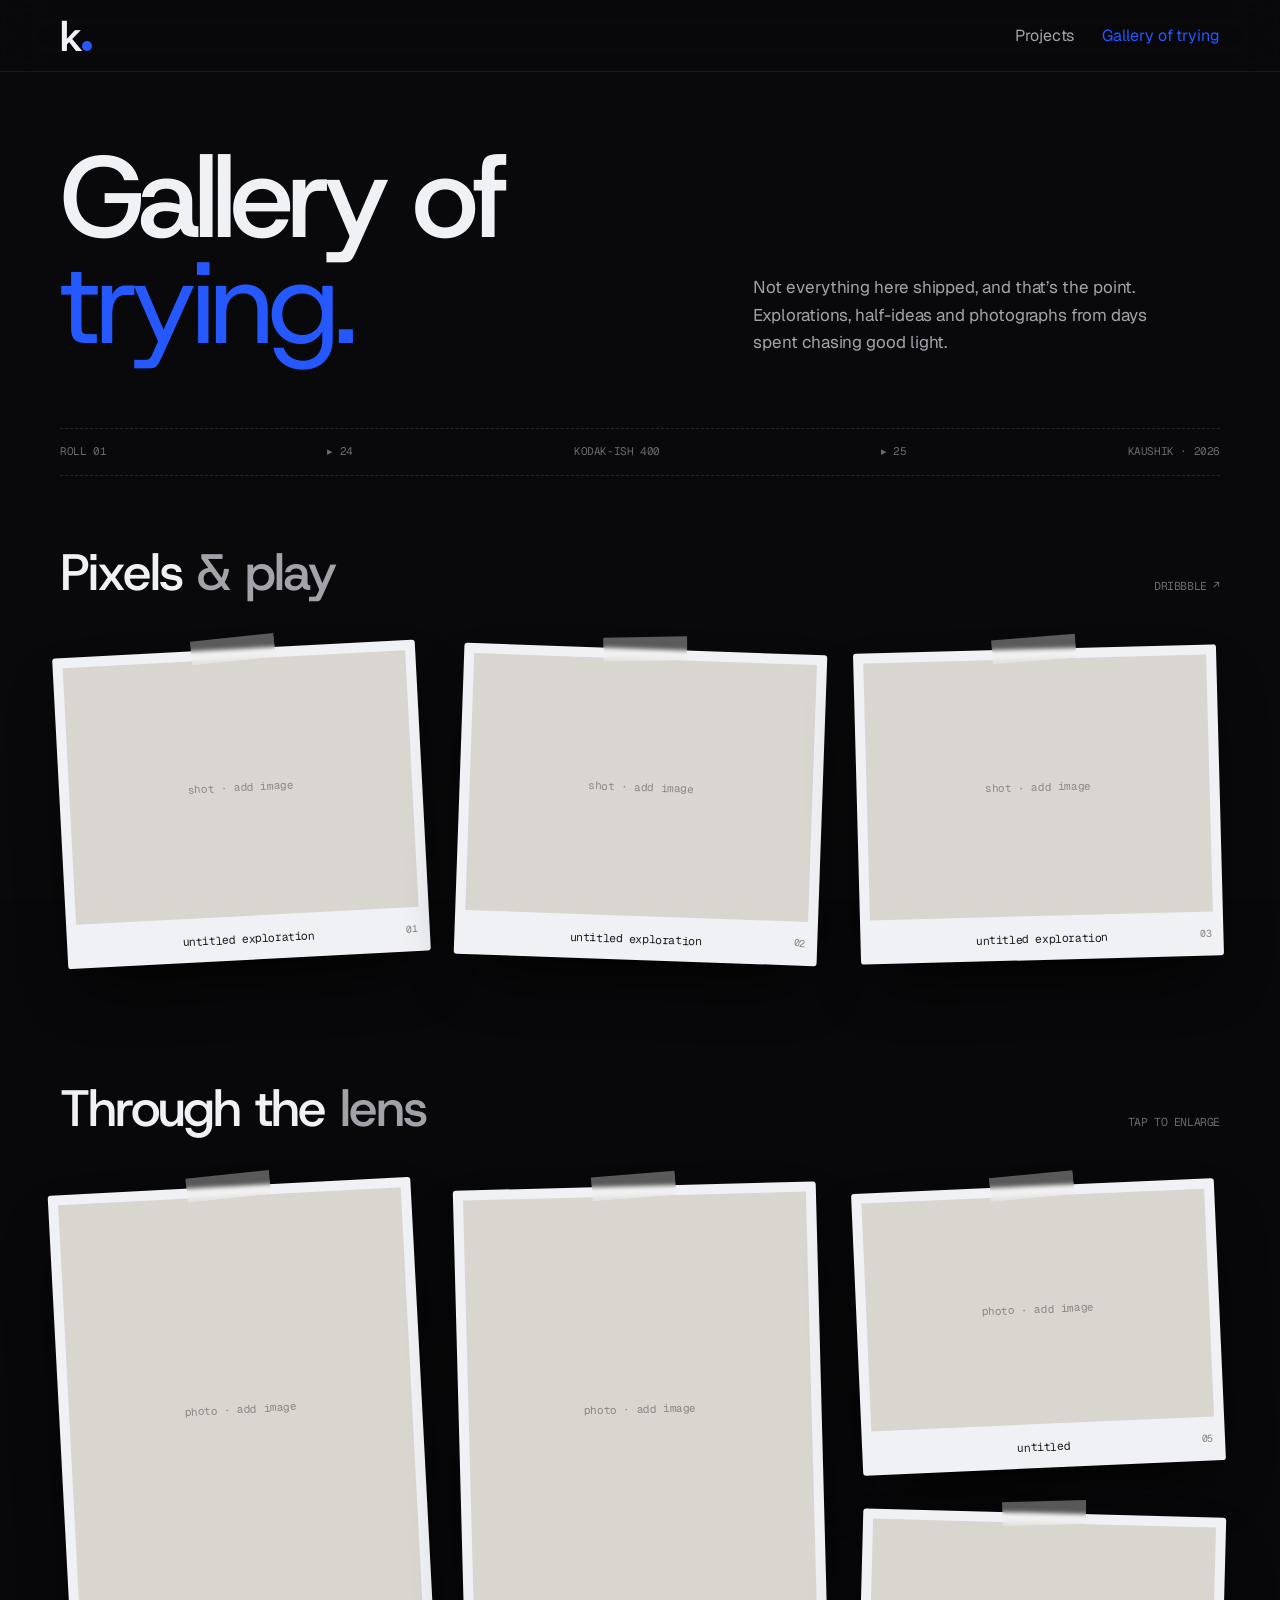
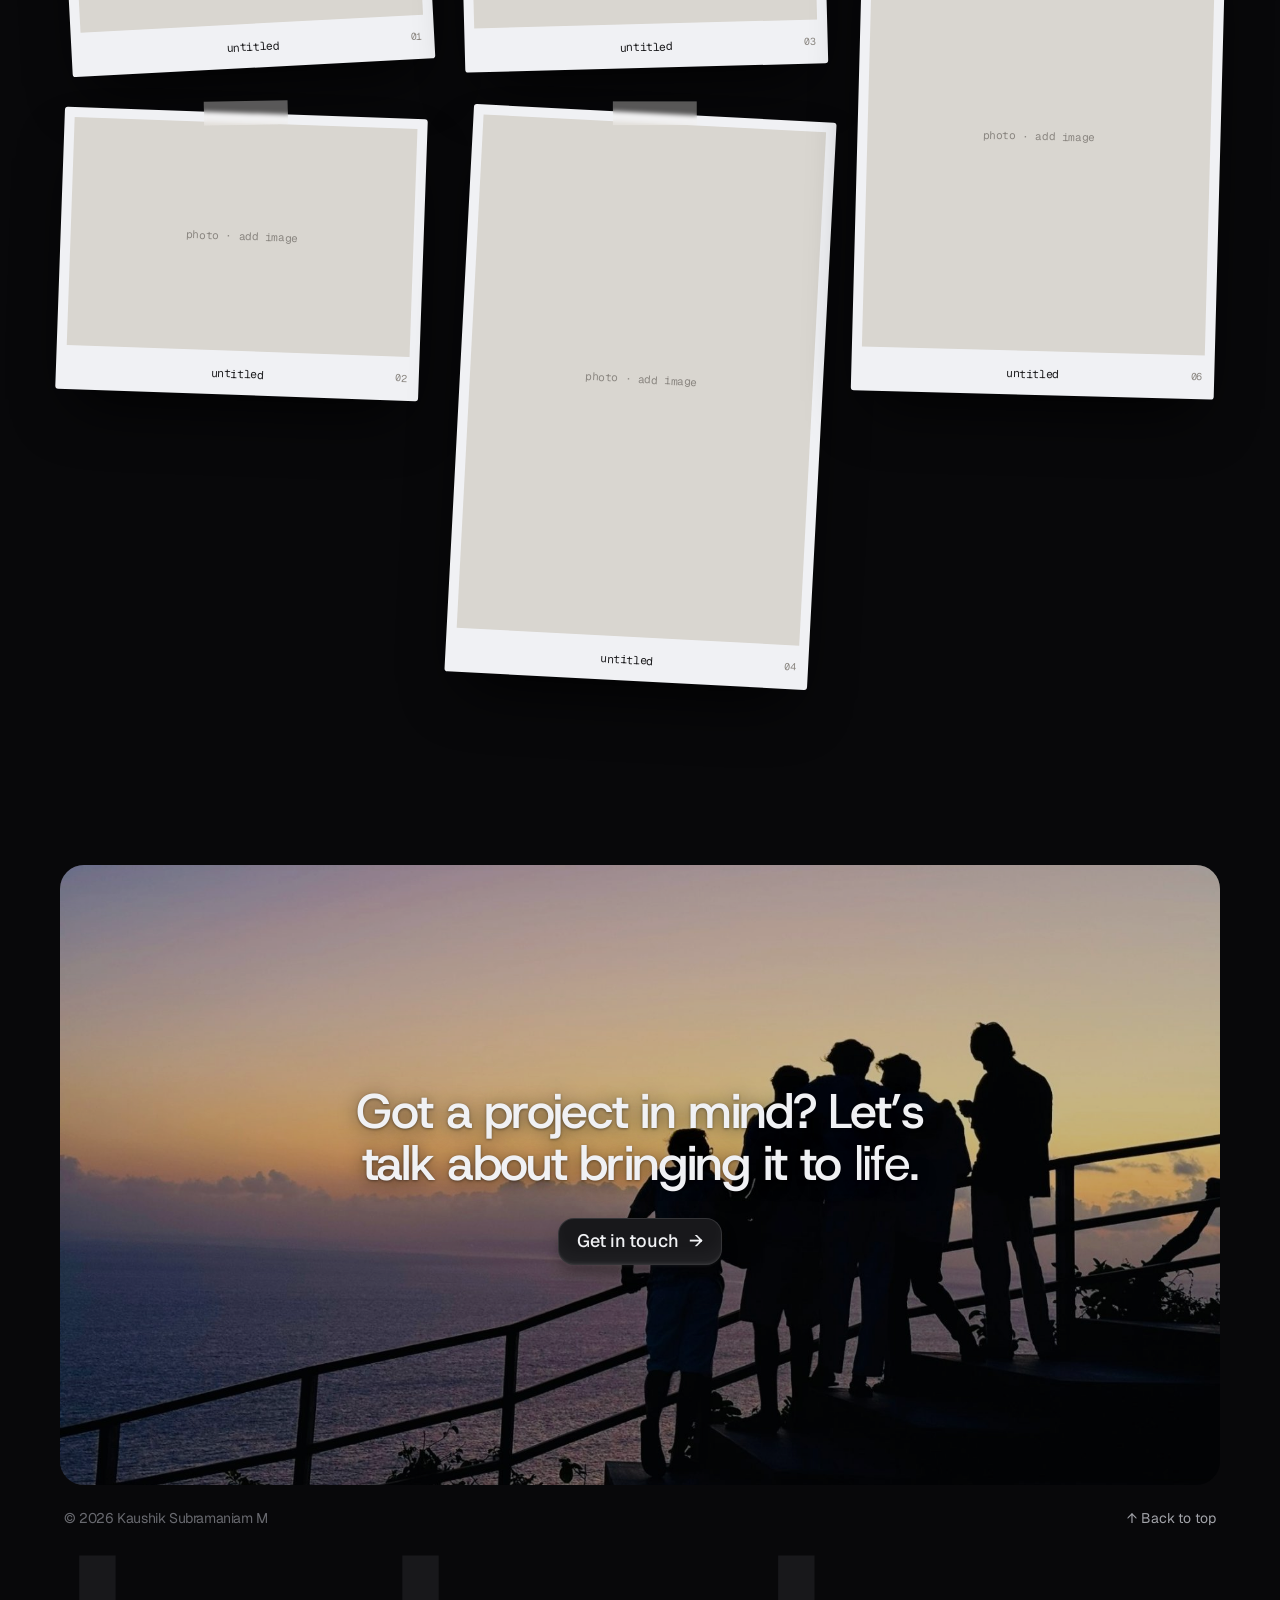
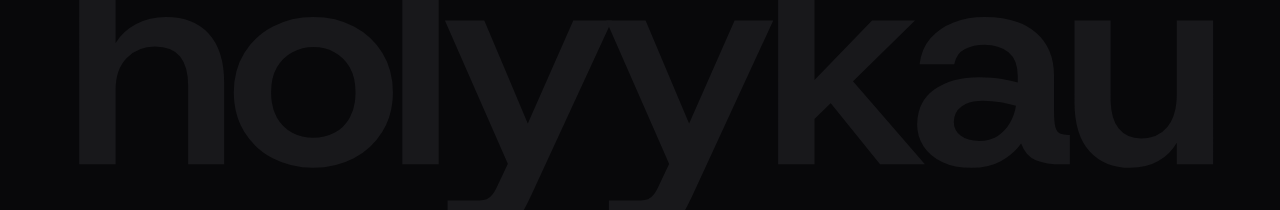
==== commit d93fe671: "Feedback batch: sticky bar + reading progress, one primary CTA, font and copy fixes - Top bar sticks" ====
--- a/gallery.html
+++ b/gallery.html
@@ -24,7 +24,7 @@
   <div class="fimg"><div class="fbg" style="background-image:url(assets/footer.jpg)"></div>
   <div class="fin">
     <h2>Got a project in mind? Let’s talk about bringing it to <em>life.</em></h2>
-    <a class="btn" href="mailto:kaushiksubramaniam6@gmail.com">Get in touch <span class="ar">→</span></a>
+    <a class="btn primary" href="mailto:kaushiksubramaniam6@gmail.com">Get in touch <span class="ar">→</span></a>
   </div></div>
   <div class="fbot"><span class="copy">© 2026 Kaushik Subramaniam M</span><a href="#" class="totop">↑ Back to top</a></div>
   <div class="fband"><svg class="giant" viewBox="0 0 1000 236" preserveAspectRatio="xMidYMax meet" aria-hidden="true"><text x="500" y="196" text-anchor="middle" textLength="990" lengthAdjust="spacingAndGlyphs">holyykau</text></svg></div>
--- a/styles.css
+++ b/styles.css
@@ -12,16 +12,24 @@
   --fg-3:#68696f;
   --fg-4:rgba(255,255,255,.28);
   --white:#fff;
+  /* text roles: what every piece of copy should use */
+  --text-primary:var(--fg);
+  --text-secondary:var(--fg-2);
+  --text-tertiary:var(--fg-3);
+  --text-placeholder:rgba(var(--rgb-white),.32);
+  --text-disabled:var(--fg-4);
+  --text-brand:var(--accent);
   /* strokes */
   --stroke:rgba(255,255,255,.07);
   --stroke-strong:rgba(255,255,255,.12);
-  --stroke-hover:var(--accent-line);
+  --stroke-brand:rgba(var(--rgb-accent),var(--o40));
+  --stroke-hover:var(--stroke-brand);
   /* brand */
   --accent:#2457ff;
   --accent-deep:#1a4dff;
   --accent-soft:#788dff;
   --accent-pale:#9fb5ff;
-  --accent-line:rgba(120,141,255,.38);
+  --accent-line:var(--stroke-brand);
   --accent-wash:rgba(36,87,255,.12);
   /* canvas grids (LED matrix, snake intro) */
   --grid-dot:rgba(255,255,255,.045);
@@ -41,18 +49,18 @@
   --rgb-white:255,255,255;--rgb-black:0,0,0;--rgb-bg:8,8,10;--rgb-accent:36,87,255;--rgb-accent-deep:26,77,255;--rgb-accent-soft:120,141,255;--rgb-live:61,220,106;
   --o2:.02;--o4:.04;--o6:.06;--o8:.08;--o12:.12;--o16:.16;--o22:.22;--o30:.3;--o40:.4;--o50:.5;--o70:.7;--o90:.9;
 }
-:root{--grad:linear-gradient(90deg,var(--accent) 0%,var(--accent) 17%,var(--white) 100%);
+:root{--grad-brand:linear-gradient(180deg,var(--accent) 0%,var(--accent-deep) 17.436%);
   --serif:"Host Grotesk",ui-sans-serif,system-ui,sans-serif;--sans:"Host Grotesk",ui-sans-serif,system-ui,sans-serif;--mono:"Geist Mono","JetBrains Mono",ui-monospace,monospace;color-scheme:dark}
 *{box-sizing:border-box;margin:0;padding:0}
 html{-webkit-text-size-adjust:100%;scroll-behavior:smooth;background:var(--bg)}
-body{background:var(--bg);color:var(--fg);font:16px/1.6 var(--sans);letter-spacing:-.005em;-webkit-font-smoothing:antialiased;overflow-x:hidden}
+body{background:var(--bg);color:var(--text-primary);font:16px/1.6 var(--sans);letter-spacing:-.005em;-webkit-font-smoothing:antialiased;overflow-x:hidden}
 body::after{content:"";position:fixed;inset:0;pointer-events:none;z-index:200;opacity:.06;mix-blend-mode:overlay;background-image:url("data:image/svg+xml,%3Csvg xmlns='http://www.w3.org/2000/svg' width='160' height='160'%3E%3Cfilter id='n'%3E%3CfeTurbulence type='fractalNoise' baseFrequency='.9' numOctaves='2' stitchTiles='stitch'/%3E%3C/filter%3E%3Crect width='100%25' height='100%25' filter='url(%23n)'/%3E%3C/svg%3E")}
 a{color:inherit;text-decoration:none}img{display:block;max-width:100%}
-::selection{background:var(--accent);color:var(--white)}
+::selection{background:var(--accent);color:var(--text-primary)}
 .shell{max-width:1240px;margin:0 auto;padding:0 40px}
-.mono{font-family:var(--mono);font-size:11.5px;letter-spacing:.14em;text-transform:uppercase;color:var(--fg-3)}
+.mono{font-family:var(--mono);font-size:11.5px;letter-spacing:.14em;text-transform:uppercase;color:var(--text-tertiary)}
 .it{font-family:var(--serif);font-style:italic;font-weight:var(--fw-regular)}
-.acc{color:var(--accent)}
+.acc{color:var(--text-brand)}
 
 /* nav */
 .nav{position:sticky;top:0;z-index:50;background:linear-gradient(var(--bg) 40%,transparent)}
@@ -60,14 +68,14 @@
 .logo{display:flex;align-items:center;gap:12px;font-weight:var(--fw-medium);font-size:15px}
 .logo .mk{width:30px;height:30px;border-radius:50%;border:1px solid var(--line-2);display:grid;place-items:center;font-family:var(--serif);font-style:italic;font-size:17px}
 .links{display:flex;gap:6px;padding:5px;border:1px solid var(--line-2);border-radius:99px;background:rgba(var(--rgb-bg),var(--o70));backdrop-filter:blur(14px)}
-.links a{font-size:13.5px;color:var(--fg-2);padding:6px 14px;border-radius:99px;transition:.2s}
-.links a:hover{color:var(--fg);background:var(--line-2)}
+.links a{font-size:13.5px;color:var(--text-secondary);padding:6px 14px;border-radius:99px;transition:.2s}
+.links a:hover{color:var(--text-primary);background:var(--line-2)}
 
 /* buttons */
 .btn{display:inline-flex;align-items:center;gap:10px;height:44px;padding:0 20px;border-radius:99px;font-size:14.5px;font-weight:var(--fw-medium);border:1px solid var(--line-2);transition:.25s}
 .btn:hover{border-color:var(--fg-3)}
-.btn.primary{background:var(--accent);border-color:var(--accent);color:var(--white)}
-.btn.primary:hover{background:var(--accent);box-shadow:0 0 0 4px rgba(var(--rgb-accent-deep),var(--o22))}
+
+
 .btn .ar{transition:transform .25s}.btn:hover .ar{transform:translateX(3px)}
 .btn.sm{height:38px;font-size:13.5px}
 
@@ -80,17 +88,17 @@
 .hero .rec{display:flex;align-items:center;gap:8px}.hero .rec i{width:7px;height:7px;border-radius:50%;background:var(--accent);animation:blink 1.6s infinite}
 @keyframes blink{50%{opacity:.25}}
 .hero h1{font-family:var(--serif);font-weight:var(--fw-regular);font-size:clamp(48px,8.4vw,120px);line-height:.98;letter-spacing:-.02em;max-width:15ch}
-.hero h1 em{font-style:italic;color:var(--accent)}
+.hero h1 em{font-style:italic;color:var(--text-brand)}
 .hero .sub{display:grid;grid-template-columns:1fr auto;gap:40px;align-items:end;margin-top:48px}
-.hero .sub p{color:var(--fg-2);font-size:18px;max-width:46ch}
-.hero .sub p b{color:var(--fg);font-weight:var(--fw-medium)}
+.hero .sub p{color:var(--text-secondary);font-size:18px;max-width:46ch}
+.hero .sub p b{color:var(--text-primary);font-weight:var(--fw-medium)}
 .hero .cta{display:flex;gap:10px}
 
 /* section labels */
 section{padding:112px 0 0}
 .lab{display:flex;align-items:baseline;justify-content:space-between;gap:20px;margin-bottom:40px;padding-bottom:18px;border-bottom:1px solid var(--line)}
 .lab h2{font-family:var(--serif);font-weight:var(--fw-regular);font-size:clamp(34px,4vw,52px);letter-spacing:-.015em;line-height:1}
-.lab h2 .n{font-family:var(--mono);font-size:12px;color:var(--accent);vertical-align:super;margin-right:10px;letter-spacing:.04em}
+.lab h2 .n{font-family:var(--mono);font-size:12px;color:var(--text-brand);vertical-align:super;margin-right:10px;letter-spacing:.04em}
 
 /* projects:editorial rows */
 .work{display:grid;gap:88px}
@@ -99,37 +107,37 @@
 .pimg{position:relative;border-radius:18px;overflow:hidden;background:var(--card);aspect-ratio:4/3}
 .pimg img{width:100%;height:100%;object-fit:cover;transition:transform .9s cubic-bezier(.22,1,.36,1),filter .6s;filter:saturate(.85)}
 .pr:hover .pimg img{transform:scale(1.03);filter:none}
-.pimg .cap{position:absolute;left:14px;bottom:12px;font-family:var(--mono);font-size:10.5px;color:var(--white);background:rgba(var(--rgb-black),var(--o50));backdrop-filter:blur(6px);padding:4px 8px;border-radius:6px;letter-spacing:.04em}
+.pimg .cap{position:absolute;left:14px;bottom:12px;font-family:var(--mono);font-size:10.5px;color:var(--text-primary);background:rgba(var(--rgb-black),var(--o50));backdrop-filter:blur(6px);padding:4px 8px;border-radius:6px;letter-spacing:.04em}
 .ptxt .idx{font-family:var(--serif);font-size:88px;line-height:.8;color:var(--line-2)}
 .ptxt h3{font-family:var(--serif);font-weight:var(--fw-regular);font-size:44px;letter-spacing:-.015em;line-height:1.05;margin:18px 0 12px}
-.ptxt p{color:var(--fg-2);margin-bottom:22px}
+.ptxt p{color:var(--text-secondary);margin-bottom:22px}
 .facts{display:grid;grid-template-columns:1fr 1fr;border-top:1px solid var(--line);margin-bottom:26px}
 .facts div{padding:14px 0;border-bottom:1px solid var(--line)}
 .facts div:nth-child(odd){padding-right:16px;border-right:1px solid var(--line)}.facts div:nth-child(even){padding-left:16px}
 .facts b{display:block;font-family:var(--serif);font-size:30px;font-weight:var(--fw-regular);line-height:1.1}
-.facts span{font-size:12.5px;color:var(--fg-3)}
+.facts span{font-size:12.5px;color:var(--text-tertiary)}
 
 /* experience timeline */
 .tl{position:relative}
 .tl li{list-style:none;display:grid;grid-template-columns:160px 1fr auto;gap:32px;padding:26px 0;border-bottom:1px solid var(--line);align-items:baseline}
-.tl .yr{font-family:var(--mono);font-size:12.5px;color:var(--fg-3)}
-.tl .yr.now{color:var(--accent)}
+.tl .yr{font-family:var(--mono);font-size:12.5px;color:var(--text-tertiary)}
+.tl .yr.now{color:var(--text-brand)}
 .tl h3{font-family:var(--serif);font-weight:var(--fw-regular);font-size:32px;line-height:1.1}
-.tl p{color:var(--fg-2);margin-top:6px;max-width:60ch;font-size:15px}
-.tl p a{color:var(--fg);border-bottom:1px solid var(--line-2)}.tl p a:hover{border-color:var(--accent)}
-.tl .role{font-size:14px;color:var(--fg-2);white-space:nowrap}
+.tl p{color:var(--text-secondary);margin-top:6px;max-width:60ch;font-size:15px}
+.tl p a{color:var(--text-primary);border-bottom:1px solid var(--line-2)}
+.tl .role{font-size:14px;color:var(--text-secondary);white-space:nowrap}
 
 /* two-col block */
 .split{display:grid;grid-template-columns:1fr 1fr;gap:64px}
 .quote p{font-family:var(--serif);font-size:clamp(26px,2.6vw,36px);line-height:1.2;letter-spacing:-.01em}
-.quote p::before{content:"“";color:var(--accent)}.quote p::after{content:"”";color:var(--accent)}
-.quote cite{display:block;margin-top:22px;font-style:normal;font-size:14px;color:var(--fg-3)}
+.quote p::before{content:"“";color:var(--text-brand)}.quote p::after{content:"”";color:var(--text-brand)}
+.quote cite{display:block;margin-top:22px;font-style:normal;font-size:14px;color:var(--text-tertiary)}
 .kit li{list-style:none;display:flex;justify-content:space-between;padding:13px 0;border-bottom:1px solid var(--line);font-size:15px}
-.kit li span{color:var(--fg-3);font-size:14px}
+.kit li span{color:var(--text-tertiary);font-size:14px}
 
 /* galleries */
 .shots{display:grid;grid-template-columns:repeat(3,1fr);gap:14px}
-.shot,.photo{position:relative;border-radius:14px;overflow:hidden;background:var(--card);aspect-ratio:4/3;display:grid;place-items:center;color:var(--fg-3);font-family:var(--mono);font-size:11px}
+.shot,.photo{position:relative;border-radius:14px;overflow:hidden;background:var(--card);aspect-ratio:4/3;display:grid;place-items:center;color:var(--text-tertiary);font-family:var(--mono);font-size:11px}
 .shot img,.photo img{position:absolute;inset:0;width:100%;height:100%;object-fit:cover;transition:transform .7s}
 .shot:hover img,.photo:hover img{transform:scale(1.03)}
 .shot .cap{display:none}
@@ -139,8 +147,8 @@
 .lightbox.on{display:grid}.lightbox img{max-height:90vh;border-radius:6px}
 
 /* about */
-.about p{font-size:19px;color:var(--fg-2);margin-bottom:18px;line-height:1.65}
-.about p b{color:var(--fg);font-weight:var(--fw-medium)}
+.about p{font-size:19px;color:var(--text-secondary);margin-bottom:18px;line-height:1.65}
+.about p b{color:var(--text-primary);font-weight:var(--fw-medium)}
 .portrait{aspect-ratio:4/5;border-radius:18px;background:var(--card);display:grid;place-items:center;position:relative;overflow:hidden}
 .portrait>span:first-child{font-family:var(--serif);font-style:italic;font-size:120px;color:var(--line-2)}
 .portrait .mono{position:absolute;left:16px;bottom:14px}
@@ -149,25 +157,25 @@
 footer{padding:140px 0 48px}
 .bigcta{font-family:var(--serif);font-weight:var(--fw-regular);font-size:clamp(52px,9vw,136px);line-height:.95;letter-spacing:-.02em}
 .bigcta a{display:inline-flex;align-items:center;gap:.2em;border-bottom:2px solid var(--line-2);transition:border-color .3s}
-.bigcta a:hover{border-color:var(--accent)}
-.bigcta .ar{color:var(--accent);font-size:.6em;transition:transform .3s}.bigcta a:hover .ar{transform:translate(6px,-6px)}
-.fbar{display:flex;justify-content:space-between;flex-wrap:wrap;gap:16px;margin-top:88px;padding-top:22px;border-top:1px solid var(--line);font-size:13.5px;color:var(--fg-3)}
-.fbar nav{display:flex;gap:22px}.fbar a:hover{color:var(--fg)}
+
+.bigcta .ar{color:var(--text-brand);font-size:.6em;transition:transform .3s}.bigcta a:hover .ar{transform:translate(6px,-6px)}
+.fbar{display:flex;justify-content:space-between;flex-wrap:wrap;gap:16px;margin-top:88px;padding-top:22px;border-top:1px solid var(--line);font-size:13.5px;color:var(--text-tertiary)}
+.fbar nav{display:flex;gap:22px}.fbar a:hover{color:var(--text-primary)}
 
 /* case study pages */
 .cs .wrap{max-width:820px;margin:0 auto;padding:0 24px}
 .cs-hero{padding:72px 0 12px}
-.back{font-size:14px;color:var(--fg-3)}.back:hover{color:var(--fg)}
+.back{font-size:14px;color:var(--text-tertiary)}.back:hover{color:var(--text-primary)}
 .cs h1{font-family:var(--serif);font-weight:var(--fw-regular);letter-spacing:-.02em;line-height:1;font-size:clamp(48px,7vw,88px);margin:22px 0 18px;max-width:none!important}
-.lede{color:var(--fg-2);font-size:19px;line-height:1.55}
+.lede{color:var(--text-secondary);font-size:19px;line-height:1.55}
 .meta{display:grid;grid-template-columns:repeat(4,1fr);gap:16px;margin-top:36px;padding:20px 0;border-top:1px solid var(--line);border-bottom:1px solid var(--line)}
 .meta b{display:block;font-weight:var(--fw-medium);font-size:14px;margin-top:4px}
 .cs-cover{margin:40px 0 8px;border-radius:18px;overflow:hidden}
 .cs section{padding:56px 0 0}
 .cs h2{font-family:var(--serif);font-size:clamp(30px,3.4vw,40px);font-weight:var(--fw-regular);letter-spacing:-.01em;margin:10px 0 16px;line-height:1.1}
-.cs section>.mono:first-child{color:var(--accent)}
-.cs p{color:var(--fg-2);margin-bottom:14px;font-size:17px}
-.cs p b{color:var(--fg);font-weight:var(--fw-medium)}
+.cs section>.mono:first-child{color:var(--text-brand)}
+.cs p{color:var(--text-secondary);margin-bottom:14px;font-size:17px}
+.cs p b{color:var(--text-primary);font-weight:var(--fw-medium)}
 .cs blockquote{font-family:var(--serif);font-size:30px;line-height:1.25;margin:28px 0;padding-left:22px;border-left:2px solid var(--accent)}
 .cards{display:grid;grid-template-columns:1fr 1fr;gap:12px;margin-top:20px}
 .card{border-radius:14px;padding:18px 20px;background:var(--card)}
@@ -175,52 +183,49 @@
 .card p{font-size:14px;margin:0;line-height:1.55}
 .hmw{counter-reset:h;margin-top:18px;border-top:1px solid var(--line)}
 .hmw li{list-style:none;counter-increment:h;display:flex;gap:18px;padding:18px 0;border-bottom:1px solid var(--line);font-family:var(--serif);font-size:23px;line-height:1.25}
-.hmw li::before{content:"0" counter(h);font:12px var(--mono);color:var(--accent);padding-top:8px}
-.checks li{list-style:none;padding:8px 0 8px 22px;position:relative;color:var(--fg-2)}
-.checks li::before{content:"→";position:absolute;left:0;color:var(--accent)}
+.hmw li::before{content:"0" counter(h);font:12px var(--mono);color:var(--text-brand);padding-top:8px}
+.checks li{list-style:none;padding:8px 0 8px 22px;position:relative;color:var(--text-secondary)}
+.checks li::before{content:"→";position:absolute;left:0;color:var(--text-brand)}
 .metrics{display:grid;grid-template-columns:repeat(4,1fr);gap:12px;margin:22px 0}
 .metric{border-radius:14px;padding:18px;background:var(--card)}
 .metric b{font-family:var(--serif);font-size:44px;font-weight:var(--fw-regular);display:block;line-height:1}
-.metric span{font-size:13px;color:var(--fg-3);line-height:1.45;display:block;margin-top:8px}
+.metric span{font-size:13px;color:var(--text-tertiary);line-height:1.45;display:block;margin-top:8px}
 .matrix{display:grid;grid-template-columns:1fr 1fr;gap:12px;margin-top:20px}
 .matrix div{background:var(--card);padding:18px;border-radius:14px}
 .matrix div.hot{box-shadow:inset 0 0 0 1px rgba(var(--rgb-accent-deep),var(--o50))}
 .matrix p{font-size:14px;margin:6px 0 0}
-.figma{margin-top:10px;background:var(--accent);border-color:var(--accent);color:var(--white)}
-.cs-foot{max-width:820px;margin:0 auto;padding:96px 24px 56px;display:flex;justify-content:space-between;font-size:13.5px;color:var(--fg-3)}
-.cs-foot a:hover{color:var(--fg)}
+
+.cs-foot{max-width:820px;margin:0 auto;padding:96px 24px 56px;display:flex;justify-content:space-between;font-size:13.5px;color:var(--text-tertiary)}
+.cs-foot a:hover{color:var(--text-primary)}
 
 .rv{opacity:0;transform:translateY(16px);transition:opacity .9s cubic-bezier(.22,1,.36,1),transform .9s cubic-bezier(.22,1,.36,1)}
 .rv.in{opacity:1;transform:none}
 @media (prefers-reduced-motion:reduce){.rv{opacity:1;transform:none;transition:none}.hero .rec i{animation:none}}
 @media (max-width:900px){.pr,.pr:nth-child(even){grid-template-columns:1fr;gap:28px}.pr:nth-child(even) .pimg{order:0}.split{grid-template-columns:1fr;gap:48px}.shots{grid-template-columns:1fr 1fr}.metrics,.meta{grid-template-columns:1fr 1fr}.tl li{grid-template-columns:1fr;gap:6px}.hero .sub{grid-template-columns:1fr}}
 @media (max-width:600px){.shell{padding:0 16px}.links a.x{display:none}.hero{padding:72px 20px 40px;margin-top:16px}.hero .exif{left:20px;right:20px}.hero .exif .hide{display:none}.cards,.shots{grid-template-columns:1fr}.ptxt .idx{font-size:64px}.ptxt h3{font-size:36px}section{padding-top:88px}.logo .nm{display:none}}
-
-.gt,.hero h1 em,.acc,.bigcta .it,.lab h2 .n,.cs section>.mono:first-child,.hmw li::before,.metric b,.facts b{background:var(--grad);-webkit-background-clip:text;background-clip:text;color:transparent}
 .hero h1 em{padding-right:.08em}
-.quote p::before,.quote p::after{background:var(--grad);-webkit-background-clip:text;background-clip:text;color:transparent}
-.bigcta a{border-image:var(--grad) 1;border-bottom-width:2px}
-.bigcta .ar{color:var(--white)}
+.bigcta a{border-bottom-width:2px}
+.bigcta .ar{color:var(--text-primary)}
 .hero .rec i{background:var(--accent);box-shadow:0 0 10px var(--accent)}
 .tl .yr.now{color:var(--accent-soft)}
 .cs blockquote{border-image:linear-gradient(180deg,var(--accent) 0%,var(--accent) 17%,var(--white) 100%) 1}
 .checks li::before{color:var(--accent-soft)}
 .matrix div.hot{box-shadow:inset 0 0 0 1px rgba(var(--rgb-accent-deep),var(--o50))}
-.tl p a:hover{border-color:var(--accent)}
+
 .pr .pimg{box-shadow:0 0 0 1px rgba(var(--rgb-white),var(--o4))}
-.pr:hover .pimg{box-shadow:0 0 0 1px rgba(var(--rgb-accent-deep),var(--o50)),0 30px 80px -30px rgba(var(--rgb-accent-deep),var(--o50))}
+
 .pimg{transition:box-shadow .5s}
-::selection{background:var(--accent);color:var(--white)}
+::selection{background:var(--accent);color:var(--text-primary)}
 
 /* ===== artsy layer ===== */
 .nav{background:none}
 .nav .in{height:84px}
 .links{border:0;background:none;backdrop-filter:none;padding:0;gap:28px}
-.links a{padding:0;border-radius:0;background:none!important;font-family:var(--serif);font-size:21px;color:var(--fg-2);position:relative}
+.links a{padding:0;border-radius:0;background:none!important;font-family:var(--serif);font-size:21px;color:var(--text-secondary);position:relative}
 .links a:nth-child(2){font-style:italic}
-.links a::after{content:"";position:absolute;left:0;right:0;bottom:-2px;height:1.5px;background:var(--grad);transform:scaleX(0);transform-origin:left;transition:transform .45s cubic-bezier(.22,1,.36,1)}
-.links a:hover,.links a.on{color:var(--fg)}.links a:hover::after,.links a.on::after{transform:scaleX(1)}
-.logo .mk{border:0;font-size:30px;width:auto;height:auto;background:var(--grad);-webkit-background-clip:text;background-clip:text;color:transparent;padding-right:4px}
+.links a::after{content:"";position:absolute;left:0;right:0;bottom:-2px;height:1.5px;transform:scaleX(0);transform-origin:left;transition:transform .45s cubic-bezier(.22,1,.36,1)}
+.links a:hover,.links a.on{color:var(--text-primary)}.links a:hover::after,.links a.on::after{transform:scaleX(1)}
+.logo .mk{border:0;font-size:30px;width:auto;height:auto;padding-right:4px}
 
 /* hero composition */
 .art{position:relative;padding:72px 0 40px;min-height:620px}
@@ -231,13 +236,13 @@
 .art h1 em svg{position:absolute;left:-4%;bottom:-.12em;width:108%;height:.32em;overflow:visible}
 .art h1 em svg path{stroke-dasharray:600;stroke-dashoffset:600;animation:draw 1.6s .6s cubic-bezier(.65,0,.35,1) forwards}
 @keyframes draw{to{stroke-dashoffset:0}}
-.art .blurb{max-width:36ch;color:var(--fg-2);font-size:17px;margin:40px 0 0 52%;position:relative;z-index:2}
-.art .blurb b{color:var(--fg);font-weight:var(--fw-medium)}
+.art .blurb{max-width:36ch;color:var(--text-secondary);font-size:17px;margin:40px 0 0 52%;position:relative;z-index:2}
+.art .blurb b{color:var(--text-primary);font-weight:var(--fw-regular)}
 .art .blurb .cta{display:flex;gap:10px;margin-top:24px}
 .badge{position:absolute;right:2%;top:36px;width:150px;height:150px;z-index:3}
 .badge svg{width:100%;height:100%;animation:spin 22s linear infinite}
 .badge text{font-family:var(--mono);font-size:9.6px;letter-spacing:.24em;fill:var(--fg-2);text-transform:uppercase}
-.badge .star{position:absolute;inset:0;display:grid;place-items:center;font-size:30px;background:var(--grad);-webkit-background-clip:text;background-clip:text;color:transparent}
+.badge .star{position:absolute;inset:0;display:grid;place-items:center;font-size:30px}
 @keyframes spin{to{transform:rotate(360deg)}}
 .pola{position:absolute;background:var(--fg);padding:8px 8px 30px;border-radius:3px;box-shadow:0 30px 60px -20px rgba(var(--rgb-black),var(--o90));transition:transform .6s cubic-bezier(.22,1,.36,1);z-index:1}
 .pola img{display:block;border-radius:1px}
@@ -248,9 +253,9 @@
 
 /* marquee */
 .marq{overflow:hidden;border-top:1px solid var(--line);border-bottom:1px solid var(--line);padding:18px 0;margin-top:96px;-webkit-mask-image:linear-gradient(90deg,transparent,#000 10%,#000 90%,transparent);mask-image:linear-gradient(90deg,transparent,#000 10%,#000 90%,transparent)}
-.marq div{display:flex;gap:48px;width:max-content;animation:marq 38s linear infinite;font-family:var(--serif);font-size:34px;white-space:nowrap;color:var(--fg-2)}
-.marq i{font-style:italic;color:var(--fg)}
-.marq b{font-weight:var(--fw-regular);background:var(--grad);-webkit-background-clip:text;background-clip:text;color:transparent}
+.marq div{display:flex;gap:48px;width:max-content;animation:marq 38s linear infinite;font-family:var(--serif);font-size:34px;white-space:nowrap;color:var(--text-secondary)}
+.marq i{font-style:italic;color:var(--text-primary)}
+.marq b{font-weight:var(--fw-regular)}
 @keyframes marq{to{transform:translateX(-50%)}}
 
 /* projects:slight tilt play */
@@ -261,9 +266,9 @@
 /* gallery page */
 .gal-hero{padding:72px 0 24px;display:grid;grid-template-columns:1.4fr 1fr;gap:40px;align-items:end}
 .gal-hero h1{font-family:var(--serif);font-weight:var(--fw-regular);font-size:clamp(56px,9vw,140px);line-height:.9;letter-spacing:-.03em}
-.gal-hero h1 em{background:var(--grad);-webkit-background-clip:text;background-clip:text;color:transparent;padding-right:.06em}
-.gal-hero p{color:var(--fg-2);font-size:17px;max-width:40ch}
-.strip{display:flex;justify-content:space-between;font-family:var(--mono);font-size:11px;color:var(--fg-3);letter-spacing:.12em;padding:14px 0;border-top:1px dashed var(--line-2);border-bottom:1px dashed var(--line-2);margin:48px 0 56px}
+.gal-hero h1 em{padding-right:.06em}
+.gal-hero p{color:var(--text-secondary);font-size:17px;max-width:40ch}
+.strip{display:flex;justify-content:space-between;font-family:var(--mono);font-size:11px;color:var(--text-tertiary);letter-spacing:.12em;padding:14px 0;border-top:1px dashed var(--line-2);border-bottom:1px dashed var(--line-2);margin:48px 0 56px}
 .wall{columns:3 280px;column-gap:36px}
 .wall .pola{position:relative;display:block;break-inside:avoid;margin:0 0 44px;width:100%;padding:10px 10px 44px;cursor:zoom-in}
 .wall .pola .ph{aspect-ratio:var(--r,4/5);background:var(--paper-blank);display:grid;place-items:center;font-family:var(--mono);font-size:11px;color:var(--paper-muted)}
@@ -273,7 +278,7 @@
 .wall .tape{position:absolute;top:-12px;left:50%;width:84px;height:24px;margin-left:-42px;background:rgba(242,240,237,.35);backdrop-filter:blur(2px);transform:rotate(-3deg)}
 .gh{display:flex;justify-content:space-between;align-items:baseline;margin:24px 0 36px}
 .gh h2{font-family:var(--serif);font-weight:var(--fw-regular);font-size:clamp(34px,4vw,56px);letter-spacing:-.015em}
-.gh h2 i{color:var(--fg-2)}
+.gh h2 i{color:var(--text-secondary)}
 
 @media (prefers-reduced-motion:reduce){.badge svg,.marq div{animation:none}.art h1 em svg path{animation:none;stroke-dashoffset:0}}
 @media (max-width:900px){.art{min-height:0;padding-bottom:0}.art .blurb{margin:32px 0 0}.art .pola{display:none}.badge{width:110px;height:110px;top:auto;bottom:-20px;right:0}.gal-hero{grid-template-columns:1fr}}
@@ -281,14 +286,14 @@
 
 /* accents:solid blue text, gradient reserved for buttons */
 .gt,.hero h1 em,.art h1 em,.acc,.bigcta .it,.lab h2 .n,.cs section>.mono:first-child,.hmw li::before,.metric b,.facts b,
-.quote p::before,.quote p::after,.logo .mk,.badge .star,.marq b,.gal-hero h1 em{background:none;-webkit-background-clip:border-box;background-clip:border-box;color:var(--accent)}
+.quote p::before,.quote p::after,.logo .mk,.badge .star,.marq b,.gal-hero h1 em{background:none;-webkit-background-clip:border-box;background-clip:border-box;color:var(--text-brand)}
 .links a::after{background:var(--accent)}
 .bigcta a{border-image:none;border-bottom:2px solid var(--accent)}
 .cs blockquote{border-image:none;border-left:2px solid var(--accent)}
-.tl .yr.now,.checks li::before{color:var(--accent)}
-.btn.primary,.figma{background:linear-gradient(90deg,var(--accent) 0%,var(--accent-deep) 17%,var(--white) 100%);background-size:190% 100%;background-position:0 0;border:0;color:var(--white);text-shadow:0 1px 2px rgba(var(--rgb-black),var(--o40));transition:background-position .6s cubic-bezier(.22,1,.36,1),box-shadow .3s}
-.btn.primary:hover,.figma:hover{background:linear-gradient(90deg,var(--accent) 0%,var(--accent-deep) 17%,var(--white) 100%);background-size:190% 100%;background-position:18% 0;box-shadow:0 0 0 4px rgba(var(--rgb-accent-deep),var(--o22))}
-.btn:not(.primary):not(.figma):hover{border-color:var(--accent)}
+.tl .yr.now,.checks li::before{color:var(--text-brand)}
+
+
+
 .wall .pola{display:inline-block;vertical-align:top}
 #shots-grid{columns:auto;display:grid;grid-template-columns:repeat(3,1fr);gap:0 36px;align-items:start}@media (max-width:900px){#shots-grid{grid-template-columns:1fr 1fr}}@media (max-width:600px){#shots-grid{grid-template-columns:1fr}}
 /* live LED matrix */
@@ -317,11 +322,11 @@
 /* intro:photo chip + pun */
 .art h1 .me{display:inline-block;width:.78em;height:.78em;border-radius:.2em;object-fit:cover;vertical-align:.08em;margin-left:.08em;border:3px solid var(--fg);box-shadow:0 18px 40px -12px rgba(var(--rgb-black),var(--o90));transform:rotate(6deg);transition:transform .5s cubic-bezier(.22,1,.36,1)}
 .art h1 .me:hover{transform:rotate(-2deg) scale(1.6)}
-.art h1 span:first-child{font-size:.62em;letter-spacing:-.045em;display:block;margin-bottom:.1em;color:var(--fg-2)}
+.art h1 span:first-child{font-size:.62em;letter-spacing:-.045em;display:block;margin-bottom:.1em;color:var(--text-secondary)}
 .art h1 .l2{padding-left:0}
-.pun{font-family:var(--mono);font-size:10.5px;letter-spacing:.04em;color:var(--fg-3);margin:10px 0 0 4px;position:relative;z-index:2}
+.pun{font-family:var(--mono);font-size:10.5px;letter-spacing:.04em;color:var(--text-tertiary);margin:10px 0 0 4px;position:relative;z-index:2}
 .portrait img{position:absolute;inset:0;width:100%;height:100%;object-fit:cover}
-.portrait .mono{z-index:1;color:var(--fg);text-shadow:0 1px 6px rgba(var(--rgb-black),var(--o70))}
+.portrait .mono{z-index:1;color:var(--text-primary);text-shadow:0 1px 6px rgba(var(--rgb-black),var(--o70))}
 
 /* photo footer */
 .fphoto{position:relative;margin-top:140px;border-radius:24px;overflow:hidden;min-height:620px;display:flex;flex-direction:column;justify-content:flex-end;padding:0}
@@ -329,15 +334,15 @@
 .fphoto::before{content:"";position:absolute;inset:0;z-index:1;background:linear-gradient(180deg,rgba(var(--rgb-bg),var(--o16)) 0%,rgba(var(--rgb-bg),var(--o40)) 45%,rgba(var(--rgb-bg),var(--o90)) 100%)}
 .fphoto::after{content:"";position:absolute;inset:0;z-index:1;background-image:radial-gradient(rgba(var(--rgb-white),var(--o16)) 1px,transparent 1px);background-size:14px 14px;-webkit-mask-image:linear-gradient(180deg,#000,transparent 60%);mask-image:linear-gradient(180deg,#000,transparent 60%)}
 .fin{position:relative;z-index:2;text-align:center;padding:0 24px;margin:auto 0 0;transform:translateY(-40px)}
-.fin h2{font-weight:var(--fw-medium);letter-spacing:-.035em;font-size:clamp(30px,3.8vw,54px);line-height:1.08;max-width:20ch;margin:0 auto 28px;color:var(--white);text-shadow:0 2px 24px rgba(var(--rgb-black),var(--o40))}
-.fin h2 em{font-style:italic;font-weight:var(--fw-regular);color:var(--white)}
+.fin h2{font-weight:var(--fw-medium);letter-spacing:-.035em;font-size:clamp(30px,3.8vw,54px);line-height:1.08;max-width:20ch;margin:0 auto 28px;color:var(--text-primary);text-shadow:0 2px 24px rgba(var(--rgb-black),var(--o40))}
+.fin h2 em{font-style:italic;font-weight:var(--fw-regular);color:var(--text-primary)}
 .fbot{position:relative;z-index:2;display:flex;justify-content:space-between;align-items:center;margin:0 auto;width:min(760px,calc(100% - 48px));padding:18px 0 26px;border-top:1px solid rgba(var(--rgb-white),var(--o16));font-size:14px;color:rgba(var(--rgb-white),var(--o70))}
 .fbot nav{display:flex;gap:18px;align-items:center}
-.fbot a:hover{color:var(--white)}
+.fbot a:hover{color:var(--text-primary)}
 .fbot nav a:last-child{width:26px;height:26px;border:1.5px solid rgba(var(--rgb-white),var(--o70));border-radius:5px;display:grid;place-items:center;font-weight:var(--fw-semibold);font-size:12px}
-.copy{text-align:center;font-family:var(--mono);font-size:11px;color:var(--fg-3);padding:22px 0 36px}
+.copy{text-align:center;font-family:var(--mono);font-size:11px;color:var(--text-tertiary);padding:22px 0 36px}
 @media (max-width:600px){.fphoto{min-height:520px;margin-top:96px;border-radius:18px}.art h1 span:first-child{font-size:.7em}}
-.btn,.btn.sm,.btn.primary,.figma{border-radius:16px}
+.btn,.btn.sm{border-radius:16px}
 .art h1{font-size:clamp(48px,7.4vw,112px)}
 
 /* rolling testimonials */
@@ -349,13 +354,13 @@
 .tst-track{display:grid;max-width:760px;margin:0 auto;position:relative;z-index:1}
 .tst-item{grid-area:1/1;opacity:0;transform:translateY(10px);filter:blur(4px);transition:opacity .7s cubic-bezier(.22,1,.36,1),transform .7s cubic-bezier(.22,1,.36,1),filter .7s;pointer-events:none}
 .tst-item.on{opacity:1;transform:none;filter:none;pointer-events:auto}
-.tst-item blockquote{font-weight:var(--fw-medium);letter-spacing:-.03em;font-size:clamp(22px,2.4vw,32px);line-height:1.35;color:var(--fg)}
+.tst-item blockquote{font-weight:var(--fw-medium);letter-spacing:-.03em;font-size:clamp(22px,2.4vw,32px);line-height:1.35;color:var(--text-primary)}
 .tst-item figcaption{margin-top:28px;display:grid;gap:4px}
 .tst-item figcaption b{font-weight:var(--fw-medium);font-size:16px}
-.tst-item figcaption span{font-family:var(--mono);font-size:12px;color:var(--fg-3)}
+.tst-item figcaption span{font-family:var(--mono);font-size:12px;color:var(--text-tertiary)}
 .tst-nav{position:relative;z-index:1;display:flex;justify-content:center;align-items:center;gap:18px;margin-top:40px}
-.tst-nav button{width:36px;height:36px;border-radius:16px;border:1px solid var(--line-2);background:none;color:var(--fg-2);cursor:pointer;font:inherit;transition:.2s}
-.tst-nav button:hover{border-color:var(--accent);color:var(--fg)}
+.tst-nav button{width:36px;height:36px;border-radius:16px;border:1px solid var(--line-2);background:none;color:var(--text-secondary);cursor:pointer;font:inherit;transition:.2s}
+
 .tst-dots{display:flex;gap:8px}
 .tst-dots button{width:8px;height:8px;padding:0;border:0;border-radius:99px;background:var(--line-2);transition:width .4s,background .4s}
 .tst-dots button.on{width:26px;background:var(--accent)}
@@ -366,41 +371,35 @@
 .rv{opacity:1;transform:none;filter:none}
 .js .rv{opacity:0;transform:translateY(16px)}
 .js .rv.in{opacity:1;transform:none}
-.about .ah{font-weight:var(--fw-medium);letter-spacing:-.04em;font-size:clamp(34px,3.6vw,50px);line-height:1.05;margin-bottom:28px;color:var(--fg)}
-.about .ah span{color:var(--fg-3)}
+.about .ah{font-weight:var(--fw-medium);letter-spacing:-.04em;font-size:clamp(34px,3.6vw,50px);line-height:1.05;margin-bottom:28px;color:var(--text-primary)}
+.about .ah span{color:var(--text-tertiary)}
 .about p{font-size:17px}
 
-/* primary button (from design spec) */
-.btn.primary,.figma,.btn.primary:hover,.figma:hover{
-  box-sizing:border-box;display:inline-flex;flex-direction:row;flex-wrap:nowrap;justify-content:center;align-items:center;gap:10px;
-  height:auto;padding:8px 18px;border-radius:16px;border:1px solid var(--accent-soft);overflow:hidden;color:var(--white);text-shadow:none;
-  background:linear-gradient(180deg,var(--accent) 0%,var(--accent-deep) 17.436%);background-size:auto;
-  box-shadow:0 .602px 1.084px -1.25px rgba(var(--rgb-accent-soft),var(--o70)),0 2.289px 4.119px -2.5px rgba(var(--rgb-accent-soft),var(--o70)),0 10px 18px -3.75px rgba(var(--rgb-accent-soft),var(--o22)),
-    inset 0 -.723px 1.012px -.833px rgba(var(--rgb-white),var(--o50)),inset 0 -2.746px 3.845px -1.667px rgba(var(--rgb-white),var(--o50)),inset 0 -12px 16.8px -2.5px rgba(var(--rgb-white),var(--o50))}
-.btn.primary,.figma{transition:transform .2s,filter .2s}
-.btn.primary:hover,.figma:hover{filter:brightness(1.08);transform:translateY(-1px)}
-.btn.primary:active,.figma:active{transform:translateY(0);filter:brightness(.97)}
-.btn.primary:focus-visible,.figma:focus-visible{outline:2px solid var(--accent-soft);outline-offset:3px}
-.btn:not(.primary):not(.figma){height:auto;padding:8px 18px;border-radius:16px;box-sizing:border-box;border-width:1px;line-height:1.6}.btn.primary,.figma{line-height:1.6}
+
+
+
+
+
+.btn.primary{height:auto;padding:8px 18px;border-radius:16px;box-sizing:border-box;border-width:1px;line-height:1.6}
 
 /* secondary button (from design spec) */
-.btn:not(.primary):not(.figma),.btn:not(.primary):not(.figma):hover{
+.btn.primary,.btn.primary:hover{
   box-sizing:border-box;display:inline-flex;flex-direction:row;flex-wrap:nowrap;justify-content:center;align-items:center;gap:10px;
   height:auto;padding:8px 18px;border-radius:16px;border:1px solid var(--fg);overflow:hidden;color:var(--media);font-weight:var(--fw-medium);
   background:linear-gradient(180deg,var(--white) 0%,var(--white) 17.436%);
   box-shadow:0 .602px 1.084px -1.25px rgba(var(--rgb-white),var(--o16)),0 2.289px 4.119px -2.5px rgba(var(--rgb-white),var(--o16)),0 10px 18px -3.75px rgba(var(--rgb-white),var(--o6)),
     inset 0 -.723px 1.012px -.833px rgba(var(--rgb-white),var(--o50)),inset 0 -2.746px 3.845px -1.667px rgba(var(--rgb-white),var(--o50)),inset 0 -12px 16.8px -2.5px rgba(var(--rgb-white),var(--o50))}
-.btn:not(.primary):not(.figma){transition:transform .2s,filter .2s}
-.btn:not(.primary):not(.figma):hover{filter:brightness(.94);transform:translateY(-1px)}
-.btn:not(.primary):not(.figma):active{transform:translateY(0);filter:brightness(.9)}
-.btn:not(.primary):not(.figma):focus-visible{outline:2px solid var(--accent-soft);outline-offset:3px}
+.btn.primary{transition:transform .2s,filter .2s}
+.btn.primary:hover{filter:brightness(.94);transform:translateY(-1px)}
+.btn.primary:active{transform:translateY(0);filter:brightness(.9)}
+.btn.primary:focus-visible{outline:2px solid var(--accent-soft);outline-offset:3px}
 /* secondary button:dark variant */
-.btn:not(.primary):not(.figma),.btn:not(.primary):not(.figma):hover{background:linear-gradient(180deg,var(--stroke-strong) 0%,var(--surface-raised) 100%);border:1px solid var(--stroke-strong);color:var(--fg)}
-.btn:not(.primary):not(.figma):hover{filter:brightness(1.12)}
-.btn:not(.primary):not(.figma):active{filter:brightness(.95)}
+.btn.primary,.btn.primary:hover{background:linear-gradient(180deg,var(--stroke-strong) 0%,var(--surface-raised) 100%);border:1px solid var(--stroke-strong);color:var(--text-primary)}
+.btn.primary:hover{filter:brightness(1.12)}
+.btn.primary:active{filter:brightness(.95)}
 /* secondary button:updated dark spec */
-.btn:not(.primary):not(.figma),.btn:not(.primary):not(.figma):hover{
-  padding:8px 18px;gap:10px;border-radius:16px;border:1px solid var(--stroke-strong);color:var(--fg);
+.btn.primary,.btn.primary:hover{
+  padding:8px 18px;gap:10px;border-radius:16px;border:1px solid var(--stroke-strong);color:var(--text-primary);
   background:linear-gradient(180deg,var(--stroke-strong) 0%,var(--surface-raised) 17.436%);
   box-shadow:0 .602px 1.084px -1.25px rgba(var(--rgb-white),var(--o12)),0 2.289px 4.119px -2.5px rgba(var(--rgb-white),var(--o12)),0 10px 18px -3.75px rgba(var(--rgb-black),var(--o40)),
     inset 0 -.723px 1.012px -.833px rgba(var(--rgb-white),var(--o12)),inset 0 -2.746px 3.845px -1.667px rgba(var(--rgb-white),var(--o8)),inset 0 -12px 16.8px -2.5px rgba(var(--rgb-white),var(--o4))}
@@ -408,28 +407,25 @@
 /* nav:upright, colour-only hover */
 .links a,.links a:nth-child(2){font-style:normal}
 .links a::after{display:none}
-.links a.on{color:var(--accent)}
+.links a.on{color:var(--text-brand)}
 /* no underlines on hover anywhere; colour change only */
-.links a:hover,.fbot a:hover,.fbar a:hover,.cs-foot a:hover,.back:hover,.lab .mono:hover,.gh .mono:hover{color:var(--fg);text-decoration:none}
-.tl p a{border-bottom:0;color:var(--fg);transition:color .2s}.tl p a:hover{color:var(--accent);border:0}
+.links a:hover,.fbot a:hover,.fbar a:hover,.cs-foot a:hover,.back:hover,.lab .mono:hover,.gh .mono:hover{color:var(--text-primary);text-decoration:none}
+.tl p a{border-bottom:0;color:var(--text-primary);transition:color .2s}.tl p a:hover{color:var(--text-brand);border:0}
 .bigcta a,.bigcta a:hover{border-bottom:0;border-image:none}
-.bigcta a{transition:color .3s}.bigcta a:hover{color:var(--accent)}
+.bigcta a{transition:color .3s}.bigcta a:hover{color:var(--text-brand)}
 .u,.u:hover,.socl a:hover,.exp .body a{text-decoration:none}
 a:hover{text-decoration:none}
 .btn svg{flex:none}
 .art{min-height:0;padding-bottom:120px}.art .blurb{margin:36px 0 0;max-width:46ch}
 /* wordmark */
 .logo{gap:6px;font-size:15px;letter-spacing:-.01em;align-items:baseline}
-.logo .at{color:var(--fg-3);font-weight:var(--fw-regular)}
-.logo .hdl{color:var(--fg);font-weight:var(--fw-semibold);letter-spacing:.04em}
-.logo:hover .hdl{color:var(--accent)}
+.logo .at{color:var(--text-tertiary);font-weight:var(--fw-regular)}
+.logo .hdl{color:var(--text-primary);font-weight:var(--fw-semibold);letter-spacing:.04em}
+.logo:hover .hdl{color:var(--text-brand)}
 @media (max-width:600px){.logo{font-size:13px}.logo .at{display:inline}}
 .logo,.links a{white-space:nowrap}.nav .in{gap:16px}@media (max-width:600px){.links{gap:14px}.links a{font-size:14px}.logo{font-size:12.5px;gap:4px}}
 @media (max-width:400px){.links{gap:10px}.links a{font-size:13px}.logo{font-size:11.5px;gap:3px}.logo .hdl{letter-spacing:.02em}}
-/* primary:softer white bevel + glow */
-.btn.primary,.figma,.btn.primary:hover,.figma:hover{
-  box-shadow:0 .602px 1.084px -1.25px rgba(var(--rgb-accent-soft),var(--o40)),0 2.289px 4.119px -2.5px rgba(var(--rgb-accent-soft),var(--o30)),0 10px 18px -3.75px rgba(var(--rgb-accent-soft),var(--o12)),
-    inset 0 -.723px 1.012px -.833px rgba(var(--rgb-white),var(--o22)),inset 0 -2.746px 3.845px -1.667px rgba(var(--rgb-white),var(--o16)),inset 0 -12px 16.8px -2.5px rgba(var(--rgb-white),var(--o12))}
+
 
 /* frosted top bar:blurs whatever scrolls behind it, full window width */
 .nav{position:sticky;top:env(safe-area-inset-top,0px);z-index:60;background:none;isolation:isolate}
@@ -448,16 +444,16 @@
   border:1px solid var(--stroke-strong);box-shadow:0 12px 40px -12px rgba(var(--rgb-black),var(--o70))}
 .dock a,.dock .status{position:relative;width:44px;height:44px;border-radius:50%;display:grid;place-items:center;flex:none;
   transition:transform .25s cubic-bezier(.22,1,.36,1),background .2s,color .2s}
-.dock a{background:var(--surface-raised);color:var(--fg)}
+.dock a{background:var(--surface-raised);color:var(--text-primary)}
 .dock a svg{width:21px;height:21px}
-.dock a:hover,.dock a:focus-visible{transform:translateY(-4px) scale(1.14);background:var(--stroke-strong);color:var(--white)}
+.dock a:hover,.dock a:focus-visible{transform:translateY(-4px) scale(1.14);background:var(--stroke-strong);color:var(--text-primary)}
 .dock a:focus-visible,.dock .status:focus-visible{outline:2px solid var(--accent-soft);outline-offset:3px}
 .dock .status{width:28px}
 .dock .status i{width:12px;height:12px;border-radius:50%;background:var(--live);box-shadow:0 0 12px rgba(var(--rgb-live),var(--o90));position:relative}
 .dock .status i::after{content:"";position:absolute;inset:0;border-radius:50%;background:var(--live);animation:dockping 2.2s cubic-bezier(0,0,.2,1) infinite}
 @keyframes dockping{70%,100%{transform:scale(2.4);opacity:0}}
 .dock [data-tip]::before{content:attr(data-tip);position:absolute;bottom:calc(100% + 12px);left:50%;transform:translate(-50%,4px);white-space:nowrap;
-  font-family:var(--mono);font-size:11px;letter-spacing:.02em;color:var(--fg);background:var(--surface-raised);border:1px solid var(--stroke-strong);
+  font-family:var(--mono);font-size:11px;letter-spacing:.02em;color:var(--text-primary);background:var(--surface-raised);border:1px solid var(--stroke-strong);
   padding:5px 9px;border-radius:8px;opacity:0;pointer-events:none;transition:opacity .2s,transform .2s}
 .dock [data-tip]:hover::before,.dock [data-tip]:focus-visible::before{opacity:1;transform:translate(-50%,0)}
 .copy{padding-bottom:110px}
@@ -467,17 +463,17 @@
 
 /* greeting chip (replaces wordmark): rolls from Tamil to English on hover */
 .hi{display:inline-flex;align-items:center;gap:12px;height:48px;padding:5px 16px 5px 5px;border-radius:14px;
-  background:linear-gradient(180deg,var(--surface-raised),var(--surface-raised));border:1px solid var(--stroke-strong);color:var(--fg);font-size:16px;font-weight:var(--fw-medium);white-space:nowrap;
+  background:linear-gradient(180deg,var(--surface-raised),var(--surface-raised));border:1px solid var(--stroke-strong);color:var(--text-primary);font-size:16px;font-weight:var(--fw-medium);white-space:nowrap;
   box-shadow:inset 0 1px 0 rgba(var(--rgb-white),var(--o6));transition:border-color .25s}
 .hi img{width:36px;height:36px;border-radius:10px;object-fit:cover;filter:grayscale(1) contrast(1.1) brightness(1.05);flex:none}
 .hi-t{position:relative;display:block;height:24px;overflow:hidden;line-height:24px}
 .hi-a,.hi-b{display:block;transition:transform .45s cubic-bezier(.22,1,.36,1),opacity .3s}
 .hi-a [lang="ta"]{font-family:"Noto Sans Tamil",var(--sans);font-weight:var(--fw-semibold)}
-.hi-b{position:absolute;left:0;top:0;transform:translateY(110%);opacity:0;color:var(--white)}
+.hi-b{position:absolute;left:0;top:0;transform:translateY(110%);opacity:0;color:var(--text-primary)}
 .hi:hover,.hi:focus-visible{border-color:var(--stroke-strong)}
 .hi:hover .hi-a,.hi:focus-visible .hi-a{transform:translateY(-110%);opacity:0}
 .hi:hover .hi-b,.hi:focus-visible .hi-b{transform:none;opacity:1}
-.hi:focus-visible{outline:2px solid var(--accent-soft);outline-offset:3px}
+
 .hi-t{min-width:max-content}
 .hi-a{padding-right:0}
 .links a{font-size:16px}
@@ -494,7 +490,7 @@
 .loader{position:fixed;inset:0;z-index:1000;background:var(--bg);display:grid;place-items:center;pointer-events:none;
   animation:ldout .5s 2.62s cubic-bezier(.65,0,.35,1) forwards}
 @keyframes ldout{to{transform:translateY(-100%);visibility:hidden}}
-.lw{display:flex;align-items:center;gap:.45em;font-size:clamp(34px,4.4vw,56px);font-weight:var(--fw-regular);color:var(--white);letter-spacing:-.01em}
+.lw{display:flex;align-items:center;gap:.45em;font-size:clamp(34px,4.4vw,56px);font-weight:var(--fw-regular);color:var(--text-primary);letter-spacing:-.01em}
 .lw i{width:.2em;height:.2em;border-radius:50%;background:var(--white);flex:none}
 .words{display:grid}
 .words span{grid-area:1/1;opacity:0;white-space:nowrap;animation:wd .374s linear both}
@@ -512,7 +508,7 @@
 
 /* end cap:copyright + giant faded name cut off by the page edge */
 .endcap{position:relative;overflow:hidden;margin-top:56px;border-top:1px solid var(--line)}
-.endcap .copy{text-align:left;padding:22px 0 0;font-family:var(--mono);font-size:13px;color:var(--fg-3)}
+.endcap .copy{text-align:left;padding:22px 0 0;font-family:var(--mono);font-size:13px;color:var(--text-tertiary)}
 .giant{font-family:var(--sans);font-weight:var(--fw-semibold);letter-spacing:-.06em;line-height:.8;white-space:nowrap;text-align:center;
   font-size:clamp(80px,21vw,300px);color:var(--surface-raised);margin:56px 0 -.2em;user-select:none;pointer-events:none}
 .giant{display:block;width:100%;height:auto;margin:48px 0 0;font-size:inherit;line-height:1}
@@ -529,20 +525,20 @@
 .art h1 em{padding-right:0}
 .loader:not(.skip) ~ .shell .art h1 em svg path{animation-delay:3.1s}
 /* chip location tag */
-.hi .loc{display:inline-flex;align-items:center;gap:4px;margin-left:12px;padding-left:12px;border-left:1px solid var(--stroke-strong);color:var(--fg-2);font-weight:var(--fw-regular)}
+.hi .loc{display:inline-flex;align-items:center;gap:4px;margin-left:12px;padding-left:12px;border-left:1px solid var(--stroke-strong);color:var(--text-secondary);font-weight:var(--fw-regular)}
 .hi .loc .pin{flex:none;color:var(--accent-soft)}
 @media (max-width:600px){.hi .loc{display:none}}
 /* ribbon:proof points (figure bright, context muted) */
 .marq div{animation-duration:46s}
-.marq span{color:var(--fg-3)}
-.marq i{color:var(--fg);font-style:normal}
+.marq span{color:var(--text-tertiary)}
+.marq i{color:var(--text-primary);font-style:normal}
 .portrait img{object-position:50% 30%}
 
 /* chip v3: pin + Madras, rolls to வணக்கம் on hover */
 .hi{height:40px;padding:0 16px 0 12px;gap:8px;border-radius:12px}
 .hi .pin{color:var(--accent-soft);flex:none}
-.hi-a{color:var(--fg)}
-.hi-b{font-family:"Noto Sans Tamil",var(--sans);font-weight:var(--fw-semibold);color:var(--white)}
+.hi-a{color:var(--text-primary)}
+.hi-b{font-family:"Noto Sans Tamil",var(--sans);font-weight:var(--fw-semibold);color:var(--text-primary)}
 @media (max-width:600px){.hi{height:38px;padding:0 13px 0 10px;font-size:15px}}
 
 /* toolkit:logo chips */
@@ -553,14 +549,14 @@
 .tl-ic{width:28px;height:28px;display:grid;place-items:center;flex:none}
 .tl-ic svg{width:24px;height:24px;display:block}
 .tool:nth-child(1) .tl-ic svg{width:17px;height:25px}
-.tl-n{font-size:16px;font-weight:var(--fw-medium);color:var(--fg)}
-.tl-r{font-family:var(--mono);font-size:12px;color:var(--fg-3);padding-left:12px;border-left:1px solid var(--stroke-strong)}
+.tl-n{font-size:16px;font-weight:var(--fw-medium);color:var(--text-primary)}
+.tl-r{font-family:var(--mono);font-size:12px;color:var(--text-tertiary);padding-left:12px;border-left:1px solid var(--stroke-strong)}
 @media (max-width:600px){.tools{gap:8px}.tool{padding:8px 14px 8px 10px;gap:10px}.tl-r{display:none}}
 
 /* company logo tiles in the path timeline (swap letter for a logo <img> when available) */
 .tl h3.co{display:flex;align-items:center;gap:14px}
 .co-logo{width:40px;height:40px;flex:none;border-radius:11px;display:grid;place-items:center;overflow:hidden;
-  background:linear-gradient(180deg,var(--surface-raised),var(--surface-raised));border:1px solid var(--stroke-strong);font-size:17px;font-weight:var(--fw-semibold);letter-spacing:0;color:var(--fg)}
+  background:linear-gradient(180deg,var(--surface-raised),var(--surface-raised));border:1px solid var(--stroke-strong);font-size:17px;font-weight:var(--fw-semibold);letter-spacing:0;color:var(--text-primary)}
 .co-logo img{width:100%;height:100%;object-fit:cover}
 .tl li:first-child .co-logo{border-color:rgba(var(--rgb-accent-deep),var(--o50));color:var(--accent-pale)}
 @media (max-width:600px){.co-logo{width:34px;height:34px;border-radius:9px;font-size:15px}.tl h3.co{gap:11px}}
@@ -569,7 +565,7 @@
 .fphoto::before,.fphoto::after{content:none;display:none}
 .fbg{background-color:transparent;background-position:60% 50%}
 .fin h2{text-shadow:0 2px 18px rgba(var(--rgb-black),var(--o50)),0 1px 3px rgba(var(--rgb-black),var(--o40))}
-.fbot{border-top-color:rgba(var(--rgb-white),var(--o30));color:var(--white);text-shadow:0 1px 8px rgba(var(--rgb-black),var(--o50))}
+.fbot{border-top-color:rgba(var(--rgb-white),var(--o30));color:var(--text-primary);text-shadow:0 1px 8px rgba(var(--rgb-black),var(--o50))}
 
 /* finale:full-bleed photo footer with the giant wordmark on its bottom edge */
 .fphoto.finale{position:relative;width:100vw;margin:140px 0 0 calc(50% - 50vw);border-radius:0;min-height:760px;overflow:hidden;display:flex;flex-direction:column;justify-content:flex-end}
@@ -600,7 +596,7 @@
 .co-fw{background:var(--white)}.co-fw svg{width:76%;height:76%}
 
 /* chip:red pin; Tamil scales to fit the Madras width */
-.hi .pin{color:var(--accent)}
+.hi .pin{color:var(--text-brand)}
 .hi-t{display:block;position:relative}
 .hi-a{position:relative}
 .hi-b{position:absolute;inset:0;display:flex;align-items:center;justify-content:flex-start;font-size:13.5px;white-space:nowrap;letter-spacing:-.01em}
@@ -608,13 +604,13 @@
 /* dock:expanding status pill */
 .dock .status{width:auto;min-width:28px;height:44px;border-radius:999px;padding:0 8px;display:flex;align-items:center;gap:0;cursor:default;
   transition:background .35s,padding .35s,gap .35s}
-.dock .status em{font-style:normal;font-family:var(--mono);font-size:12px;color:var(--fg);white-space:nowrap;max-width:0;opacity:0;overflow:hidden;
+.dock .status em{font-style:normal;font-family:var(--mono);font-size:12px;color:var(--text-primary);white-space:nowrap;max-width:0;opacity:0;overflow:hidden;
   transition:max-width .45s cubic-bezier(.22,1,.36,1),opacity .3s}
 .dock .status:hover,.dock .status:focus-visible{background:rgba(var(--rgb-live),var(--o12));padding:0 14px 0 12px;gap:10px}
 .dock .status:hover em,.dock .status:focus-visible em{max-width:280px;opacity:1}
 @media (max-width:600px){.dock .status:hover em,.dock .status:focus-visible em{max-width:170px;white-space:normal;line-height:1.2;font-size:11px}}
 /* chip:site-blue pin; Tamil sized by script to fit the Madras width */
-.hi .pin{color:var(--accent)}
+.hi .pin{color:var(--text-brand)}
 .hi-b{font-size:12px;overflow:hidden}
 
 /* gallery of trying:jumbled preview (6 prints scattered on a table) */
@@ -641,8 +637,8 @@
 
 /* v3: page bg, brand wordmark, solid secondary, card footer, centred loader, experience accordions */
 body{background:var(--bg)}
-.btn:not(.primary):not(.figma),.btn:not(.primary):not(.figma):hover{background:var(--surface-raised);border:1px solid var(--stroke-strong);color:var(--fg)}
-.brand{font-family:var(--sans);font-weight:var(--fw-semibold);font-size:16px;letter-spacing:.02em;color:var(--white);text-decoration:none;display:inline-flex;align-items:center;height:48px;transition:opacity .2s}
+.btn.primary,.btn.primary:hover{background:var(--surface-raised);border:1px solid var(--stroke-strong);color:var(--text-primary)}
+.brand{font-family:var(--sans);font-weight:var(--fw-semibold);font-size:16px;letter-spacing:.02em;color:var(--text-primary);text-decoration:none;display:inline-flex;align-items:center;height:48px;transition:opacity .2s}
 .brand:hover{opacity:.75;text-decoration:none}
 .brand:focus-visible{outline:2px solid var(--accent-soft);outline-offset:4px;border-radius:6px}
 
@@ -658,17 +654,17 @@
 .words span{justify-self:center;text-align:center}
 
 .xp{margin-top:14px;border:1px solid var(--line-2);border-radius:14px;background:var(--media);overflow:hidden}
-.xp summary{list-style:none;cursor:pointer;display:flex;align-items:center;justify-content:space-between;gap:12px;padding:12px 16px;font-family:var(--mono);font-size:12px;letter-spacing:.06em;text-transform:uppercase;color:var(--fg-2);transition:color .2s}
+.xp summary{list-style:none;cursor:pointer;display:flex;align-items:center;justify-content:space-between;gap:12px;padding:12px 16px;font-family:var(--mono);font-size:12px;letter-spacing:.06em;text-transform:uppercase;color:var(--text-secondary);transition:color .2s}
 .xp summary::-webkit-details-marker{display:none}
-.xp summary:hover{color:var(--fg)}
-.xp summary:focus-visible{outline:2px solid var(--accent-soft);outline-offset:-2px;border-radius:14px}
+.xp summary:hover{color:var(--text-primary)}
+
 .xp .chev{flex:none;transition:transform .3s cubic-bezier(.22,1,.36,1)}
 .xp[open] .chev{transform:rotate(180deg)}
 .xp ul{list-style:none;margin:0;padding:4px 16px 16px;display:grid;gap:12px}
-.xp li{position:relative;padding-left:18px;font-size:15px;line-height:1.6;color:var(--fg-2)}
+.xp li{position:relative;padding-left:18px;font-size:15px;line-height:1.6;color:var(--text-secondary)}
 .xp li::before{content:"";position:absolute;left:0;top:.68em;width:6px;height:6px;border-radius:50%;background:var(--accent)}
-.xp li b{color:var(--fg);font-weight:var(--fw-medium)}
-.xp a{color:var(--accent);text-decoration:none}.xp a:hover{color:var(--accent-soft);text-decoration:none}
+.xp li b{color:var(--text-primary);font-weight:var(--fw-medium)}
+.xp a{color:var(--text-brand);text-decoration:none}.xp a:hover{color:var(--accent-soft);text-decoration:none}
 .tl .xp{width:100%;box-sizing:border-box}
 .tl .xp li{display:block;grid-template-columns:none;border:0;padding:0 0 0 18px;margin:0;align-items:initial}
 .tl .xp li::after{content:none}
@@ -695,15 +691,15 @@
 .pc:hover .pc-img img{transform:scale(1.035);filter:none}
 .pc-body{display:flex;flex-direction:column;gap:12px;padding:22px 24px 26px;flex:1}
 .pc-top{display:flex;justify-content:space-between;align-items:center}
-.pc-tag{font-family:var(--mono);font-size:11.5px;letter-spacing:.06em;text-transform:uppercase;color:var(--fg-3)}
-.pc-go{width:38px;height:38px;border-radius:50%;display:grid;place-items:center;border:1px solid var(--stroke-strong);color:var(--fg-2);transition:background .4s,color .4s,border-color .4s,transform .5s cubic-bezier(.22,1,.36,1)}
-.pc:hover .pc-go{background:var(--accent);border-color:var(--accent);color:var(--white);transform:rotate(45deg)}
-.pc h3{margin:4px 0 0;font-size:clamp(26px,2.4vw,34px);font-weight:var(--fw-medium);letter-spacing:-.03em;line-height:1.1;color:var(--fg)}
-.pc p{margin:0;font-size:15.5px;line-height:1.6;color:var(--fg-2);max-width:52ch}
+.pc-tag{font-family:var(--mono);font-size:11.5px;letter-spacing:.06em;text-transform:uppercase;color:var(--text-tertiary)}
+.pc-go{width:38px;height:38px;border-radius:50%;display:grid;place-items:center;border:1px solid var(--stroke-strong);color:var(--text-secondary);transition:background .4s,color .4s,border-color .4s,transform .5s cubic-bezier(.22,1,.36,1)}
+.pc:hover .pc-go{background:var(--accent);border-color:var(--accent);color:var(--text-primary);transform:rotate(45deg)}
+.pc h3{margin:4px 0 0;font-size:clamp(26px,2.4vw,34px);font-weight:var(--fw-medium);letter-spacing:-.03em;line-height:1.1;color:var(--text-primary)}
+.pc p{margin:0;font-size:15.5px;line-height:1.6;color:var(--text-secondary);max-width:52ch}
 .pc-stats{list-style:none;margin:auto 0 0;padding:18px 0 0;display:grid;grid-template-columns:repeat(3,1fr);gap:12px;border-top:1px solid var(--stroke)}
 .pc-stats li{display:flex;flex-direction:column;gap:4px}
-.pc-stats b{font-size:22px;font-weight:var(--fw-medium);letter-spacing:-.03em;color:var(--fg)}
-.pc-stats span{font-family:var(--mono);font-size:11px;color:var(--fg-3);line-height:1.4}
+.pc-stats b{font-size:22px;font-weight:var(--fw-medium);letter-spacing:-.03em;color:var(--text-primary)}
+.pc-stats span{font-family:var(--mono);font-size:11px;color:var(--text-tertiary);line-height:1.4}
 @media (max-width:900px){#work .work{grid-template-columns:1fr}}
 @media (max-width:600px){.pc-body{padding:18px 18px 22px}.pc-stats b{font-size:19px}}
 
@@ -718,27 +714,27 @@
 .jr .co-logo img{width:100%;height:100%;object-fit:cover}
 .jr-t{display:flex;flex-direction:column;gap:3px;flex:1;min-width:0}
 .jr-co{display:flex;align-items:center;gap:10px}
-.jr-co b{font-size:22px;font-weight:var(--fw-medium);letter-spacing:-.02em;color:var(--fg)}
+.jr-co b{font-size:22px;font-weight:var(--fw-medium);letter-spacing:-.02em;color:var(--text-primary)}
 .jr-now{font-size:12px;padding:2px 9px;border-radius:7px;border:1px solid rgba(var(--rgb-accent),var(--o50));color:var(--accent-pale)}
-.jr-role{font-size:15px;color:var(--fg);opacity:.85}
-.jr-date{font-size:14px;color:var(--fg-3)}
-.jr-row .chev{flex:none;color:var(--fg-2);transition:transform .35s cubic-bezier(.22,1,.36,1)}
+.jr-role{font-size:15px;color:var(--text-primary)}
+.jr-date{font-size:14px;color:var(--text-tertiary)}
+.jr-row .chev{flex:none;color:var(--text-secondary);transition:transform .35s cubic-bezier(.22,1,.36,1)}
 .jr-row[open] .chev{transform:rotate(180deg)}
 .jr-body{padding:0 26px 24px 96px}
 .jr-body ul{list-style:none;margin:0;padding:0;display:grid;gap:12px}
-.jr-body li{position:relative;padding-left:18px;font-size:15px;line-height:1.6;color:var(--fg-2)}
+.jr-body li{position:relative;padding-left:18px;font-size:15px;line-height:1.6;color:var(--text-secondary)}
 .jr-body li::before{content:"";position:absolute;left:0;top:.68em;width:6px;height:6px;border-radius:50%;background:var(--accent)}
-.jr-body li b{color:var(--fg);font-weight:var(--fw-medium)}
-.jr-body a{color:var(--accent);text-decoration:none}.jr-body a:hover{color:var(--accent-soft);text-decoration:none}
+.jr-body li b{color:var(--text-primary);font-weight:var(--fw-medium)}
+.jr-body a{color:var(--text-brand);text-decoration:none}.jr-body a:hover{color:var(--accent-soft);text-decoration:none}
 @media (max-width:600px){.jr-row summary{padding:18px;gap:14px}.jr .co-logo{width:44px;height:44px;border-radius:12px}.jr-co b{font-size:19px}.jr-body{padding:0 18px 20px}}
 
 /* footer:photo holds only headline + CTA; meta row sits above the wordmark */
 .finale .fimg{justify-content:center;align-items:center}
 .finale .fimg::after{content:"";position:absolute;inset:0;height:auto;background:rgba(var(--rgb-black),var(--o22));z-index:0}
 .finale .fin{margin:0;padding:0 24px;transform:none}
-.finale > .fbot{width:auto;margin:0;padding:22px 4px 0;border-top:0;display:flex;justify-content:space-between;align-items:center;text-shadow:none;color:var(--fg-2)}
-.finale > .fbot .copy{font-family:var(--mono);font-size:12px;color:var(--fg-3);padding:0}
-.finale > .fbot .totop{font-size:14px;color:var(--fg-2);text-decoration:none}.finale > .fbot .totop:hover{color:var(--fg)}
+.finale > .fbot{width:auto;margin:0;padding:22px 4px 0;border-top:0;display:flex;justify-content:space-between;align-items:center;text-shadow:none;color:var(--text-secondary)}
+.finale > .fbot .copy{font-family:var(--mono);font-size:12px;color:var(--text-tertiary);padding:0}
+.finale > .fbot .totop{font-size:14px;color:var(--text-secondary);text-decoration:none}.finale > .fbot .totop:hover{color:var(--text-primary)}
 .finale .fband{padding-top:8px}
 
 /* dock status:plain dot with tooltip like the rest */
@@ -748,7 +744,7 @@
 .scr{margin:0;border-radius:18px;overflow:hidden;border:1px solid var(--stroke);background:var(--media)}
 .scr img{display:block;width:100%;height:auto}
 .scr.ph{aspect-ratio:16/10;display:grid;place-items:center;background:repeating-linear-gradient(135deg,var(--media) 0 14px,var(--media) 14px 28px)}
-.scr.ph span{font-family:var(--mono);font-size:12px;color:var(--fg-3);letter-spacing:.04em}
+.scr.ph span{font-family:var(--mono);font-size:12px;color:var(--text-tertiary);letter-spacing:.04em}
 .pc{box-shadow:0 0 0 0 rgba(var(--rgb-accent),0);transition:border-color .5s,transform .7s cubic-bezier(.22,1,.36,1),box-shadow .9s cubic-bezier(.22,1,.36,1)}
 .pc:hover{box-shadow:0 30px 120px -30px rgba(var(--rgb-accent),var(--o40)),0 0 90px -20px rgba(var(--rgb-accent),var(--o22))}
 .pc:hover::before{opacity:.45}
@@ -759,11 +755,11 @@
 @media (max-width:600px){.art h1 span:first-child{font-size:1em}}
 .brand{font-size:22px;letter-spacing:-.02em}
 .marq div{animation-duration:78s}
-.nowat{color:var(--fg-2);opacity:1}
+.nowat{color:var(--text-secondary);opacity:1}
 .art h1 span:first-child{font-size:.8em}@media (max-width:600px){.art h1 span:first-child{font-size:.85em}}
 /* brand mark:serif k + accent dot */
 .brand{gap:3px;align-items:baseline;height:auto;line-height:1;padding:6px 0}
-.brand .bk{font-family:"Instrument Serif",Georgia,"Times New Roman",serif;font-weight:var(--fw-regular);font-size:40px;line-height:1;letter-spacing:0;color:var(--white);transition:transform .5s cubic-bezier(.22,1,.36,1)}
+.brand .bk{font-family:"Instrument Serif",Georgia,"Times New Roman",serif;font-weight:var(--fw-regular);font-size:40px;line-height:1;letter-spacing:0;color:var(--text-primary);transition:transform .5s cubic-bezier(.22,1,.36,1)}
 .brand .bd{width:9px;height:9px;border-radius:50%;background:var(--accent);box-shadow:0 0 12px rgba(var(--rgb-accent),var(--o70));transition:transform .5s cubic-bezier(.22,1,.36,1),box-shadow .5s}
 .brand:hover{opacity:1}
 .brand:hover .bk{transform:rotate(-6deg)}
@@ -771,7 +767,7 @@
 .nav .in{align-items:center}
 /* dock:status text expands inside the bar; all hover text in Host Grotesk */
 .dock [data-tip]::before{font-family:var(--sans);font-size:13px;letter-spacing:0}
-.dock .status em{font-family:var(--sans);font-size:14px;font-weight:var(--fw-medium);letter-spacing:0;color:var(--fg)}
+.dock .status em{font-family:var(--sans);font-size:14px;font-weight:var(--fw-medium);letter-spacing:0;color:var(--text-primary)}
 .dock .status:hover,.dock .status:focus-visible{background:none;padding:0 12px 0 8px}
 @media (max-width:600px){.dock .status:hover em,.dock .status:focus-visible em{font-size:12px}}
 .brand .bk{font-family:var(--sans);font-weight:var(--fw-semibold);font-size:34px;letter-spacing:-.04em}
@@ -784,7 +780,7 @@
 
 /* case study:looping "what it looks like" strip */
 .cs .wl{padding:72px 0 8px}
-.cs .wl .wrap .read>.mono{color:var(--accent)}
+.cs .wl .wrap .read>.mono{color:var(--text-brand)}
 .wl-view{position:relative;overflow:hidden;margin-top:28px;padding:6px 0 10px;-webkit-mask-image:linear-gradient(90deg,transparent,#000 6%,#000 94%,transparent);mask-image:linear-gradient(90deg,transparent,#000 6%,#000 94%,transparent)}
 .wl-track{display:flex;gap:24px;width:max-content;animation:wlloop 70s linear infinite}
 .wl-view:hover .wl-track{animation-play-state:paused}
@@ -792,25 +788,25 @@
 .wl-item{margin:0;width:min(640px,78vw);flex:none}
 .wl-img{display:block;aspect-ratio:16/10;border-radius:16px;overflow:hidden;border:1px solid var(--stroke);background:var(--media)}
 .wl-img img{width:100%;height:100%;object-fit:cover;object-position:top center;display:block}
-.wl-item figcaption{display:flex;gap:12px;align-items:baseline;margin-top:14px;font-family:var(--mono);font-size:12px;letter-spacing:.06em;text-transform:uppercase;color:var(--fg-2)}
-.wl-item figcaption span{color:var(--fg-3)}
+.wl-item figcaption{display:flex;gap:12px;align-items:baseline;margin-top:14px;font-family:var(--mono);font-size:12px;letter-spacing:.06em;text-transform:uppercase;color:var(--text-secondary)}
+.wl-item figcaption span{color:var(--text-tertiary)}
 @media (prefers-reduced-motion:reduce){.wl-track{animation:none}.wl-view{overflow-x:auto}}
 
 /* case study:objectives/findings, takeaways, edge, dimensions */
 .twocol{display:grid;grid-template-columns:1fr 1fr;gap:12px;margin-top:24px}
 .twocol>div{border-radius:14px;padding:20px 22px;background:var(--card)}
-.twocol h4,.take h4,.edge h4{margin:0 0 12px;font-family:var(--mono);font-size:12px;font-weight:var(--fw-regular);letter-spacing:.06em;text-transform:uppercase;color:var(--fg-3)}
+.twocol h4,.take h4,.edge h4{margin:0 0 12px;font-family:var(--mono);font-size:12px;font-weight:var(--fw-regular);letter-spacing:.06em;text-transform:uppercase;color:var(--text-tertiary)}
 .twocol ol{margin:0;padding:0;list-style:none;counter-reset:n;display:grid;gap:10px}
-.twocol li{counter-increment:n;position:relative;padding-left:30px;color:var(--fg-2);font-size:15px;line-height:1.55}
-.twocol li::before{content:counter(n,decimal-leading-zero);position:absolute;left:0;top:.15em;font-family:var(--mono);font-size:11px;color:var(--accent)}
+.twocol li{counter-increment:n;position:relative;padding-left:30px;color:var(--text-secondary);font-size:15px;line-height:1.55}
+.twocol li::before{content:counter(n,decimal-leading-zero);position:absolute;left:0;top:.15em;font-family:var(--mono);font-size:11px;color:var(--text-brand)}
 .take{margin-top:24px;border-top:1px solid var(--line);padding-top:20px}
 .take .checks{margin:0;padding:0}
 .edge{margin-top:16px;border-radius:14px;padding:20px 22px;border:1px solid var(--accent-line);background:rgba(var(--rgb-accent),var(--o6))}
 .edge ul{margin:0;padding:0;list-style:none;display:flex;flex-wrap:wrap;gap:8px}
-.edge li{padding:6px 12px;border-radius:999px;background:rgba(var(--rgb-white),var(--o6));font-size:14px;color:var(--fg)}
+.edge li{padding:6px 12px;border-radius:999px;background:rgba(var(--rgb-white),var(--o6));font-size:14px;color:var(--text-primary)}
 .dims{list-style:none;margin:20px 0 0;padding:0;display:grid;grid-template-columns:repeat(auto-fill,minmax(150px,1fr));gap:10px}
-.dims li{border-radius:12px;padding:14px 16px;background:var(--card);color:var(--fg);font-size:15px;display:flex;flex-direction:column;gap:6px}
-.dims li span{font-family:var(--mono);font-size:11px;font-weight:var(--fw-regular);color:var(--accent)}
+.dims li{border-radius:12px;padding:14px 16px;background:var(--card);color:var(--text-primary);font-size:15px;display:flex;flex-direction:column;gap:6px}
+.dims li span{font-family:var(--mono);font-size:11px;font-weight:var(--fw-regular);color:var(--text-brand)}
 @media (max-width:600px){.twocol{grid-template-columns:1fr}}
 /* hero photo tile:smaller, tucked against the name */
 .art h1 .me{width:.5em;height:.5em;min-width:36px;min-height:36px;border-radius:.14em;border-width:2px;margin-left:.16em;vertical-align:baseline;transform:rotate(4deg)}
@@ -819,22 +815,22 @@
 /* ===================== v5: case study layout from the PDFs ===================== */
 .cs{overflow-x:clip}
 .csx{max-width:1200px;margin:0 auto;padding:0 24px}
-.csx .x-k{font-family:var(--mono);font-size:12px;text-transform:uppercase;color:var(--fg-3)}
-.csx .x-n{font-family:var(--mono);font-size:12px;color:var(--accent);text-transform:uppercase}
-.csx h1,.csx h2,.csx h3{font-family:"Host Grotesk",ui-sans-serif,system-ui,sans-serif;color:var(--fg);font-weight:var(--fw-medium);letter-spacing:-.035em}
-.csx p{font-family:"Geist",ui-sans-serif,system-ui,sans-serif;font-size:17px;line-height:1.7;color:var(--fg-2);margin:0 0 18px;max-width:64ch}
-.csx p b{color:var(--fg);font-weight:var(--fw-medium)}
+.csx .x-k{font-family:var(--mono);font-size:12px;text-transform:uppercase;color:var(--text-tertiary)}
+.csx .x-n{font-family:var(--mono);font-size:12px;color:var(--text-brand);text-transform:uppercase}
+.csx h1,.csx h2,.csx h3{font-family:"Host Grotesk",ui-sans-serif,system-ui,sans-serif;color:var(--text-primary);font-weight:var(--fw-medium);letter-spacing:-.035em}
+.csx p{font-family:"Geist",ui-sans-serif,system-ui,sans-serif;font-size:17px;line-height:1.7;color:var(--text-secondary);margin:0 0 18px;max-width:64ch}
+.csx p b{color:var(--text-primary);font-weight:var(--fw-medium)}
 /* hero */
 .x-hero{padding:48px 0 96px}
-.x-kick{display:flex;align-items:center;gap:16px;margin:72px 0 28px!important;font-family:var(--mono)!important;font-size:13px!important;text-transform:uppercase;color:var(--fg)!important}
+.x-kick{display:flex;align-items:center;gap:16px;margin:72px 0 28px!important;font-family:var(--mono)!important;font-size:13px!important;text-transform:uppercase;color:var(--text-primary)!important}
 .x-rule{width:40px;height:1px;background:var(--line-2);display:inline-block}
 .x-hero h1{font-size:clamp(64px,11vw,156px);line-height:.92;margin:0 0 48px;max-width:none}
-.x-hero h1 span{color:var(--accent)}
-.x-lede{font-size:clamp(18px,1.6vw,21px)!important;max-width:44ch!important;color:var(--fg-2)!important}
+.x-hero h1 span{color:var(--text-brand)}
+.x-lede{font-size:clamp(18px,1.6vw,21px)!important;max-width:44ch!important;color:var(--text-secondary)!important}
 .x-meta{display:grid;grid-template-columns:repeat(4,1fr);border-top:1px solid var(--line-2);border-bottom:1px solid var(--line-2);margin-top:64px}
 .x-meta>div{padding:32px 28px;display:flex;flex-direction:column;gap:14px}
 .x-meta>div+div{border-left:1px solid var(--line-2)}
-.x-meta b{font-family:"Geist",sans-serif;font-weight:var(--fw-regular);font-size:17px;line-height:1.4;color:var(--fg)}
+.x-meta b{font-family:"Geist",sans-serif;font-weight:var(--fw-regular);font-size:17px;line-height:1.4;color:var(--text-primary)}
 /* looping strip:full bleed */
 .csx .wl{width:100vw;margin-left:calc(50% - 50vw);padding:0 0 96px}
 .x-wlhead{max-width:1200px;margin:0 auto;padding:0 24px;display:flex;justify-content:space-between;gap:16px}
@@ -853,23 +849,23 @@
 .x-grid2>div{border-bottom:1px solid var(--line-2)}
 .x-grid2>div:nth-child(odd){border-right:1px solid var(--line-2)}
 .x-grid2>div:nth-last-child(-n+2){border-bottom:0}
-.x-list>div{display:flex;gap:16px;align-items:baseline;padding:30px 30px;font-family:"Geist",sans-serif;font-size:16px;color:var(--fg)}
+.x-list>div{display:flex;gap:16px;align-items:baseline;padding:30px 30px;font-family:"Geist",sans-serif;font-size:16px;color:var(--text-primary)}
 .x-stack{border:1px solid var(--line-2);margin:0}
 .x-stack>div+div{border-top:1px solid var(--line-2)}
 .x-hmw>div{display:grid;grid-template-columns:84px 1fr;gap:24px;padding:48px 40px}
 .x-hmw .x-n{padding-top:10px}
-.csx .x-hmw p{font-family:"Host Grotesk",sans-serif;font-size:clamp(22px,2.2vw,30px);line-height:1.35;color:var(--fg);letter-spacing:-.02em;margin:0;max-width:none}
+.csx .x-hmw p{font-family:"Host Grotesk",sans-serif;font-size:clamp(22px,2.2vw,30px);line-height:1.35;color:var(--text-primary);letter-spacing:-.02em;margin:0;max-width:none}
 .x-rows>div{display:grid;grid-template-columns:170px 1fr;gap:24px;padding:44px 40px}
 .x-rl{display:flex;flex-direction:column;gap:12px;padding-top:6px}
 .x-rows h3{font-size:clamp(22px,2vw,28px);margin:0 0 12px;line-height:1.2}
 .csx .x-rows p,.csx .x-tpl p,.csx .x-ins p{font-size:15.5px;margin:0}
-.x-ast{color:var(--accent);font-size:16px;line-height:1.6;flex:none}
+.x-ast{color:var(--text-brand);font-size:16px;line-height:1.6;flex:none}
 .x-astl,.x-numl,.x-edge{list-style:none;margin:0;padding:0;display:grid;gap:18px}
-.x-astl li,.x-numl li,.x-edge li{display:flex;gap:16px;align-items:baseline;font-family:"Geist",sans-serif;font-size:16.5px;line-height:1.6;color:var(--fg)}
+.x-astl li,.x-numl li,.x-edge li{display:flex;gap:16px;align-items:baseline;font-family:"Geist",sans-serif;font-size:16.5px;line-height:1.6;color:var(--text-primary)}
 .x-astl.x-ruled{gap:0}
 .x-astl.x-ruled li{padding:22px 0;border-bottom:1px solid var(--line-2)}
-.x-quote{margin:56px 0!important;padding:4px 0 4px 44px!important;border-left:2px solid var(--accent)!important;border-image:none!important;font-family:"Host Grotesk",sans-serif!important;font-size:clamp(28px,3.2vw,44px)!important;line-height:1.25!important;font-weight:var(--fw-medium)!important;letter-spacing:-.03em!important;color:var(--fg)}
-.x-quote em{font-style:normal;color:var(--accent)}
+.x-quote{margin:56px 0!important;padding:4px 0 4px 44px!important;border-left:2px solid var(--accent)!important;border-image:none!important;font-family:"Host Grotesk",sans-serif!important;font-size:clamp(28px,3.2vw,44px)!important;line-height:1.25!important;font-weight:var(--fw-medium)!important;letter-spacing:-.03em!important;color:var(--text-primary)}
+.x-quote em{font-style:normal;color:var(--text-brand)}
 .x-two{display:grid;grid-template-columns:1fr 1fr;gap:48px;margin-top:64px}
 .x-two>div>.x-k{display:block;margin-bottom:24px}
 .x-tpl>div{padding:40px}
@@ -880,29 +876,29 @@
 .x-ins .x-ast{display:block;margin-bottom:18px}
 .x-edge{gap:0}
 .x-edge li{padding:16px 0;border-bottom:1px solid var(--line-2)}
-.x-arr{color:var(--accent)}
+.x-arr{color:var(--text-brand)}
 .x-sub+p{margin-top:32px}
 /* dimensions (QC) */
 .x-dims{display:grid;grid-template-columns:repeat(4,1fr);border:1px solid var(--line-2);margin-top:40px}
 .x-dims>div{min-height:170px;padding:24px 28px;display:flex;flex-direction:column;justify-content:space-between;border-right:1px solid var(--line-2);border-bottom:1px solid var(--line-2)}
 .x-dims>div:nth-child(4n){border-right:0}
 .x-dims>div:nth-child(n+5){border-bottom:0}
-.x-dims b{font-family:"Host Grotesk",sans-serif;font-weight:var(--fw-medium);font-size:26px;letter-spacing:-.02em;color:var(--fg);line-height:1.15}
+.x-dims b{font-family:"Host Grotesk",sans-serif;font-weight:var(--fw-medium);font-size:26px;letter-spacing:-.02em;color:var(--text-primary);line-height:1.15}
 .x-dims .x-on{justify-content:flex-end;background:linear-gradient(135deg,var(--accent),var(--accent-deep) 45%,var(--accent-soft))}
-.x-dims .x-on b{color:var(--white)}
+.x-dims .x-on b{color:var(--text-primary)}
 /* matrix */
 .x-mx{display:grid;grid-template-columns:28px 1fr;grid-template-rows:auto auto;margin-top:48px}
 .x-ay{writing-mode:vertical-rl;transform:rotate(180deg);align-self:center;justify-self:center}
 .x-axx{grid-column:2;justify-self:center;margin-top:16px}
-.x-ax{font-family:var(--mono);font-size:12px;text-transform:uppercase;color:var(--fg-3)}
+.x-ax{font-family:var(--mono);font-size:12px;text-transform:uppercase;color:var(--text-tertiary)}
 .x-mxg{display:grid;grid-template-columns:1fr 1fr;border:1px solid var(--line-2)}
 .x-mxg>div{position:relative;padding:40px 32px;min-height:220px}
 .x-mxg>div:nth-child(odd){border-right:1px solid var(--line-2)}
 .x-mxg>div:nth-child(-n+2){border-bottom:1px solid var(--line-2)}
-.x-mxg h3{font-size:30px;margin:0 0 10px;color:var(--accent)}
+.x-mxg h3{font-size:30px;margin:0 0 10px;color:var(--text-brand)}
 .x-mxg ul{list-style:none;margin:22px 0 0;padding:0;display:grid;gap:14px}
-.x-mxg li b{display:block;font-family:"Host Grotesk",sans-serif;font-weight:var(--fw-medium);font-size:18px;color:var(--fg);letter-spacing:-.01em}
-.x-mxg li span{display:block;margin-top:4px;font-family:"Geist",sans-serif;font-size:14.5px;line-height:1.55;color:var(--fg-2)}
+.x-mxg li b{display:block;font-family:"Host Grotesk",sans-serif;font-weight:var(--fw-medium);font-size:18px;color:var(--text-primary);letter-spacing:-.01em}
+.x-mxg li span{display:block;margin-top:4px;font-family:"Geist",sans-serif;font-size:14.5px;line-height:1.55;color:var(--text-secondary)}
 .x-hot{background:rgba(var(--rgb-accent),var(--o8))}
 .x-hot .x-k{color:var(--accent-pale)}
 .x-tag{position:absolute;top:18px;right:20px;font-family:var(--mono);font-size:11px;text-transform:uppercase;color:var(--accent-pale)}
@@ -926,7 +922,7 @@
 .x-nums>div{padding:56px 56px 60px;border-bottom:1px solid var(--line-2)}
 .x-nums>div:nth-child(odd){border-right:1px solid var(--line-2)}
 .x-nums>div:nth-last-child(-n+2){border-bottom:0}
-.x-nums b{display:block;font-family:"Host Grotesk",sans-serif;font-weight:var(--fw-medium);font-size:clamp(56px,7vw,96px);line-height:1;letter-spacing:-.045em;color:var(--accent);margin-bottom:28px}
+.x-nums b{display:block;font-family:"Host Grotesk",sans-serif;font-weight:var(--fw-medium);font-size:clamp(56px,7vw,96px);line-height:1;letter-spacing:-.045em;color:var(--text-brand);margin-bottom:28px}
 .csx .x-nums p{font-size:16.5px;margin:0;max-width:26ch}
 .x-nums.x-nums3{grid-template-columns:repeat(3,1fr)}
 .x-nums.x-nums3>div{border-right:1px solid var(--line-2);border-bottom:1px solid var(--line-2)}
@@ -938,7 +934,7 @@
 /* end strip */
 .x-end{border-top:1px solid var(--line);padding:48px 0 80px;display:flex;justify-content:space-between;align-items:flex-end;gap:24px;flex-wrap:wrap}
 .x-end>div{display:flex;flex-direction:column;gap:10px}
-.x-end b{font-family:"Host Grotesk",sans-serif;font-weight:var(--fw-medium);font-size:26px;letter-spacing:-.02em;color:var(--fg)}
+.x-end b{font-family:"Host Grotesk",sans-serif;font-weight:var(--fw-medium);font-size:26px;letter-spacing:-.02em;color:var(--text-primary)}
 /* case study responsive */
 @media (max-width:900px){
   .x-sec{grid-template-columns:1fr;gap:20px}.x-lab{padding-top:0}
@@ -960,7 +956,7 @@
 /* ===================== v5: typography — Geist for body, Host Grotesk for headers & bold ===================== */
 :root{--body:"Geist",ui-sans-serif,system-ui,sans-serif}
 body,p,li,dd,figcaption,blockquote,.links a,.art p,.pc p,.jr-role,.jr-date,.jr-body li,.tst-item blockquote,.kit li,.blurb p,.about p,input,textarea{font-family:var(--body)}
-h1,h2,h3,h4,b,strong,.btn,.figma,.brand,.marq div,.giant text,.pc h3,.pc-stats b,.jr-co b,.facts b,.metric b,.fin h2,.lab h2,.gh h2,.words,.art h1,.art h1 span{font-family:"Host Grotesk",ui-sans-serif,system-ui,sans-serif}
+h1,h2,h3,h4,b,strong,.btn,.brand,.marq div,.giant text,.pc h3,.pc-stats b,.jr-co b,.facts b,.metric b,.fin h2,.lab h2,.gh h2,.words,.art h1,.art h1 span{font-family:"Host Grotesk",ui-sans-serif,system-ui,sans-serif}
 .marq i{font-family:"Host Grotesk",ui-sans-serif,system-ui,sans-serif}
 /* Geist Mono:-0.4px tracking everywhere */
 .mono,.lab h2 .n,.pimg .cap,.tl .yr,.facts span,.metric span,.meta .mono,.quote cite,.strip,.badge text,.cs-foot,.fbar,.kit li span,.tl .role,.hero .exif,.pun,.copy,.tst-item figcaption span,.tl-r,.finale .fbot .copy,.jf .ph,.jf-cap,.xp summary,.pc-tag,.pc-stats span,.scr.ph span,.wl-item figcaption,.dock [data-tip]::before,.x-k,.x-n,.x-ax,.x-tag,.x-kick,.nowat,.wall .pola .ph,.wall .pola .no,.pola figcaption,.hmw li::before,.twocol h4,.twocol li::before{letter-spacing:-.4px!important}
@@ -991,14 +987,14 @@
 @media (max-width:640px){.x-nums.x-nums3{grid-template-columns:1fr}}
 .x-nums.x-nums3 b{font-size:clamp(40px,4vw,58px)}
 .gcur i{display:none}
-.btn,.btn.sm,.btn.primary,.figma{font-size:18px}
+.btn,.btn.sm{font-size:18px}
 /* hero intro in Geist Mono */
 .art .blurb p,.art .blurb p b{font-family:var(--mono)!important;letter-spacing:-.4px!important}
-.art .blurb p{font-size:16px;line-height:1.7}
-.art .blurb p b{font-weight:var(--fw-medium)}
+.art .blurb p{font-size:16px;line-height:1.7;font-weight:var(--fw-medium)}
+.art .blurb p b{font-weight:var(--fw-regular)}
 .art h1 span:first-child{color:var(--accent-pale)}
-.art h1 span:first-child{color:var(--fg-2)}
-.art h1 span:first-child{color:rgba(var(--rgb-white),var(--o90))}
+.art h1 span:first-child{color:var(--text-secondary)}
+.art h1 span:first-child{color:var(--text-primary)}
 /* glass cursor at half size */
 .gcur{width:32px;height:32px;margin:-16px 0 0 -16px;box-shadow:inset 0 1px 1px rgba(var(--rgb-white),var(--o50)),inset 0 -3px 7px rgba(var(--rgb-accent),var(--o30)),inset 0 0 0 1px rgba(var(--rgb-white),var(--o16)),0 5px 15px -3px rgba(var(--rgb-black),var(--o50)),0 0 14px -3px rgba(var(--rgb-accent),var(--o50))}
 .gcur.hot{width:42px;height:42px;margin:-21px 0 0 -21px}
@@ -1024,18 +1020,18 @@
 .csx .cards{gap:12px;margin-top:40px}
 .csx .card{padding:26px 28px;border-radius:16px}
 .csx .card .x-n{display:block;margin-bottom:14px;font-size:11px}
-.csx .card h4{font-family:"Host Grotesk",sans-serif;font-size:19px;font-weight:var(--fw-medium);letter-spacing:-.01em;color:var(--fg);margin:0 0 8px}
+.csx .card h4{font-family:"Host Grotesk",sans-serif;font-size:19px;font-weight:var(--fw-medium);letter-spacing:-.01em;color:var(--text-primary);margin:0 0 8px}
 .csx .card p{font-size:15px;line-height:1.6;margin:0;max-width:none}
 .csx .x-checks{display:grid;grid-template-columns:1fr 1fr;column-gap:32px;margin:32px 0 8px;padding:0}
 .csx .checks li{font-family:"Geist",sans-serif;font-size:16px;line-height:1.6}
 .csx .hmw{margin:8px 0 0;padding:0}
-.csx .hmw li{font-size:clamp(22px,2.2vw,28px);line-height:1.3;padding:26px 0;color:var(--fg)}
+.csx .hmw li{font-size:clamp(22px,2.2vw,28px);line-height:1.3;padding:26px 0;color:var(--text-primary)}
 .csx .take{margin-top:40px}
 .csx .take h4,.csx .twocol h4,.csx .edge h4{letter-spacing:-.4px}
 .csx .take .checks{margin:0}
 .csx .take+.cards{margin-top:16px}
-.csx .x-bq{margin:40px 0;padding-left:24px;border-left:2px solid var(--accent);border-image:none;font-family:"Host Grotesk",sans-serif;font-size:clamp(24px,2.6vw,32px);line-height:1.3;font-weight:var(--fw-medium);letter-spacing:-.03em;color:var(--fg)}
-.csx .x-bq em{font-style:normal;color:var(--accent)}
+.csx .x-bq{margin:40px 0;padding-left:24px;border-left:2px solid var(--accent);border-image:none;font-family:"Host Grotesk",sans-serif;font-size:clamp(24px,2.6vw,32px);line-height:1.3;font-weight:var(--fw-medium);letter-spacing:-.03em;color:var(--text-primary)}
+.csx .x-bq em{font-style:normal;color:var(--text-brand)}
 .csx .twocol{margin-top:40px}
 .csx .twocol>div{padding:26px 28px;border-radius:16px}
 .csx .twocol li{font-size:15.5px}
@@ -1043,27 +1039,27 @@
 .csx .edge li{font-family:"Geist",sans-serif}
 .csx .dims{margin-top:32px;grid-template-columns:repeat(4,minmax(0,1fr))}
 .csx .dims li{padding:18px 20px;min-height:96px;justify-content:space-between;font-family:"Host Grotesk",sans-serif;font-size:18px;font-weight:var(--fw-medium)}
-.csx .dims li.x-always{background:linear-gradient(135deg,var(--accent),var(--accent-deep) 55%,var(--accent-soft));color:var(--white)}
-.csx .dims li.x-always span{color:var(--white)}
+.csx .dims li.x-always{background:var(--grad-brand);color:var(--text-primary);box-shadow:inset 0 -.723px 1.012px -.833px rgba(var(--rgb-white),var(--o22)),inset 0 -2.746px 3.845px -1.667px rgba(var(--rgb-white),var(--o16)),inset 0 -12px 16.8px -2.5px rgba(var(--rgb-white),var(--o12))}
+.csx .dims li.x-always span{color:var(--text-primary)}
 .csx .x-matrix{margin-top:40px}
 .csx .x-matrix>div{padding:24px 26px;border-radius:16px}
-.csx .x-matrix .mono{font-size:11px;text-transform:uppercase;color:var(--fg-3)}
+.csx .x-matrix .mono{font-size:11px;text-transform:uppercase;color:var(--text-tertiary)}
 .csx .x-matrix .hot .mono{color:var(--accent-pale)}
 .csx .x-matrix ul{list-style:none;margin:14px 0 0;padding:0;display:grid;gap:10px}
-.csx .x-matrix li{font-family:"Geist",sans-serif;font-size:15px;line-height:1.55;color:var(--fg-2)}
-.csx .x-matrix li b{color:var(--fg);font-weight:var(--fw-medium)}
+.csx .x-matrix li{font-family:"Geist",sans-serif;font-size:15px;line-height:1.55;color:var(--text-secondary)}
+.csx .x-matrix li b{color:var(--text-primary);font-weight:var(--fw-medium)}
 .csx .x-matrix div.hot{background:rgba(var(--rgb-accent),var(--o8));box-shadow:inset 0 0 0 1px rgba(var(--rgb-accent),var(--o50))}
 /* 2x2 emphasis:features */
 .x-fgrid{display:grid;grid-template-columns:repeat(2,minmax(0,1fr));gap:16px;margin-top:8px}
 .x-fcard{background:var(--card);border:1px solid var(--stroke);border-radius:20px;padding:32px 32px 28px;display:flex;flex-direction:column}
-.x-fcard .x-n em{font-style:normal;color:var(--fg-3);margin-left:8px}
+.x-fcard .x-n em{font-style:normal;color:var(--text-tertiary);margin-left:8px}
 .csx .x-fcard h3{font-size:clamp(24px,2.4vw,32px);line-height:1.15;margin:18px 0 12px}
 .csx .x-fcard p{font-size:15.5px;margin:0 0 24px;max-width:none}
 .x-fcard .x-shot{margin-top:auto}
 /* 2x2 emphasis:numbers */
 .x-ngrid{display:grid;grid-template-columns:repeat(2,minmax(0,1fr));gap:16px;margin-top:8px}
 .x-ncard{background:var(--card);border:1px solid var(--stroke);border-radius:20px;padding:40px 40px 44px}
-.x-ncard b{display:block;font-family:"Host Grotesk",sans-serif;font-weight:var(--fw-medium);font-size:clamp(56px,7vw,96px);line-height:1;letter-spacing:-.045em;color:var(--accent);margin-bottom:22px}
+.x-ncard b{display:block;font-family:"Host Grotesk",sans-serif;font-weight:var(--fw-medium);font-size:clamp(56px,7vw,96px);line-height:1;letter-spacing:-.045em;color:var(--text-brand);margin-bottom:22px}
 .csx .x-ncard p{font-size:16.5px;margin:0;max-width:34ch}
 .x-ncard.x-wide2{grid-column:1/-1}
 .x-ncard.x-wide2 b{font-size:clamp(36px,4vw,56px)}
@@ -1075,7 +1071,7 @@
 .x-scards{display:grid;gap:28px;margin-top:8px;padding-bottom:8px}
 .x-scard{position:sticky;top:calc(96px + var(--i) * 14px)}
 .x-sc-in{display:grid;grid-template-columns:minmax(0,.8fr) minmax(0,1.4fr);gap:40px;align-items:center;background:var(--media);border:1px solid var(--stroke);border-radius:24px;padding:40px;box-shadow:0 -20px 50px -20px rgba(var(--rgb-black),var(--o90));transform-origin:50% 0;will-change:transform,filter;transition:filter .2s}
-.x-sc-t .x-n em{font-style:normal;color:var(--fg-3);margin-left:8px}
+.x-sc-t .x-n em{font-style:normal;color:var(--text-tertiary);margin-left:8px}
 .csx .x-sc-t h3{font-size:clamp(26px,2.8vw,38px);line-height:1.12;margin:18px 0 14px}
 .csx .x-sc-t p{font-size:16px;margin:0;max-width:40ch}
 .x-sc-in .x-shot{border-radius:14px}
@@ -1098,14 +1094,14 @@
 .csx{max-width:none;padding:0}
 .csx .cs-hero .lede{font-size:19px;line-height:1.55;max-width:none;margin:0}
 .csx .cs-hero h1{font-size:clamp(48px,7vw,88px);line-height:1;margin:22px 0 18px;white-space:nowrap}
-.csx .meta b{font-family:"Geist",sans-serif;font-weight:var(--fw-medium);font-size:14px;line-height:1.45;color:var(--fg)}
+.csx .meta b{font-family:"Geist",sans-serif;font-weight:var(--fw-medium);font-size:14px;line-height:1.45;color:var(--text-primary)}
 .csx .cs-cover{border:1px solid var(--stroke)}
 .csx .cs-cover img{display:block;width:100%;height:auto}
 .csx .wl{padding:56px 0 0}
 .x-wlhead{max-width:820px;padding:0 24px}
 .csx section.x-sec,.csx section.x-wide{max-width:none;margin:0;padding:56px 0 0;border-top:0}
 .csx .x-lab{margin:0 0 10px}
-.csx .x-lab .x-k,.csx .x-wide>.x-k{color:var(--accent);font-size:12px}
+.csx .x-lab .x-k,.csx .x-wide>.x-k{color:var(--text-brand);font-size:12px}
 .csx .x-body h2,.csx .x-wide h2{margin:0 0 20px;max-width:none}
 .csx .x-body>p,.csx .x-wide>p{max-width:none}
 .csx section.x-sec:has(.x-scards){max-width:none}
@@ -1113,7 +1109,7 @@
 .csx .x-scards{--w:min(1152px,calc(100vw - 48px));width:var(--w);margin-left:calc(50% - var(--w) / 2);margin-top:24px}
 .csx .x-shots{margin-top:28px}
 .csx .cs-foot{max-width:none;padding:96px 0 56px}
-.csx .cs-foot a:hover{color:var(--fg)}
+.csx .cs-foot a:hover{color:var(--text-primary)}
 @media (max-width:640px){.csx .cs-hero h1{white-space:normal}.csx .meta{grid-template-columns:1fr 1fr}}
 
 /* live status dot (the old dock green) */
@@ -1129,7 +1125,7 @@
 .hn-bubble{position:relative;display:inline-block;padding:11px 18px 12px}
 .hn-outline{position:absolute;inset:0;width:100%;height:100%;overflow:visible}
 .hn-text{position:relative;display:block;font-family:var(--mono);font-size:12.5px;line-height:1.35;letter-spacing:-.4px;color:rgba(var(--rgb-white),var(--o50))}
-.hn-text b{color:var(--accent);font-weight:var(--fw-regular)}
+.hn-text b{color:var(--text-brand);font-weight:var(--fw-regular)}
 .hn-draw{stroke-dasharray:420;stroke-dashoffset:420;animation:hndraw 1.4s .9s cubic-bezier(.65,0,.35,1) forwards}
 .hn-head{animation-delay:1.9s;animation-duration:.4s}
 .hn-outline .hn-draw{animation-delay:1.2s;animation-duration:1.6s}
@@ -1174,7 +1170,7 @@
 .art .blurb .cta{margin-top:44px;margin-bottom:28px}
 .marq{margin-top:28px!important}
 #work{padding-top:56px!important}
-.marq b{color:var(--fg-4)!important;-webkit-text-fill-color:rgba(var(--rgb-white),var(--o30))}
+.marq b{color:var(--text-disabled)!important;-webkit-text-fill-color:rgba(var(--rgb-white),var(--o30))}
 /* dock tucks away at the top of the page */
 .dock{transition:transform .5s cubic-bezier(.22,1,.36,1),opacity .35s}
 .dock.dock-away{transform:translate(-50%,140%);opacity:0;pointer-events:none}
@@ -1192,14 +1188,14 @@
   mask-image:linear-gradient(180deg,transparent 0%,#000 36%,#000 64%,rgba(var(--rgb-black),var(--o40)) 76%,rgba(var(--rgb-black),var(--o30)) 92%,transparent 100%),linear-gradient(90deg,transparent 0%,#000 12%,#000 88%,transparent 100%);
   -webkit-mask-composite:source-in;mask-composite:intersect}
 /* About copy at 80% white */
-#about .about p{color:rgba(var(--rgb-white),var(--o90))}
+#about .about p{color:var(--text-primary)}
 /* location tag on the footer photo */
 .finale .ftag{position:absolute;left:20px;bottom:20px;z-index:2;display:inline-flex;align-items:center;gap:6px;padding:7px 12px 7px 10px;border-radius:999px;
-  font-family:var(--mono);font-size:12px;letter-spacing:-.4px;color:var(--white);background:rgba(var(--rgb-bg),var(--o40));border:1px solid var(--stroke-strong);
+  font-family:var(--mono);font-size:12px;letter-spacing:-.4px;color:var(--text-primary);background:rgba(var(--rgb-bg),var(--o40));border:1px solid var(--stroke-strong);
   -webkit-backdrop-filter:blur(12px) saturate(140%);backdrop-filter:blur(12px) saturate(140%)}
 @media (max-width:600px){.finale .ftag{left:14px;bottom:14px;font-size:11px}}
 /* location tag:plain text, bottom-right */
-.finale .ftag{left:auto;right:22px;bottom:18px;padding:0;background:none;border:0;-webkit-backdrop-filter:none;backdrop-filter:none;color:rgba(var(--rgb-white),var(--o90));text-shadow:0 1px 8px rgba(var(--rgb-black),var(--o50))}
+.finale .ftag{left:auto;right:22px;bottom:18px;padding:0;background:none;border:0;-webkit-backdrop-filter:none;backdrop-filter:none;color:var(--text-primary);text-shadow:0 1px 8px rgba(var(--rgb-black),var(--o50))}
 @media (max-width:600px){.finale .ftag{right:14px;bottom:12px}}
 
 .snake .trail{display:none}
@@ -1208,7 +1204,7 @@
 .loader .lw{display:none!important}
 .snk-cv{position:absolute;inset:0;width:100%;height:100%}
 .loader:not(.skip) ~ .shell .art h1 em svg.loop .lp{animation-delay:var(--intro,5.4s)!important}
-.snk-g{position:absolute;white-space:nowrap;font-family:"Host Grotesk",var(--sans);font-weight:var(--fw-semibold);font-size:clamp(26px,3.4vw,44px);letter-spacing:-.03em;color:var(--white);
+.snk-g{position:absolute;white-space:nowrap;font-family:"Host Grotesk",var(--sans);font-weight:var(--fw-semibold);font-size:clamp(26px,3.4vw,44px);letter-spacing:-.03em;color:var(--text-primary);
   text-shadow:0 0 18px rgba(var(--rgb-accent),var(--o90)),0 0 2px rgba(var(--rgb-accent),var(--o90));transform:translateY(-50%) scale(.6);opacity:0;transition:transform .28s cubic-bezier(.34,1.56,.64,1),opacity .2s}
 .snk-g.mid{transform:translate(-50%,-50%) scale(.6);font-size:clamp(34px,4.6vw,60px)}
 .snk-g.mid.on{transform:translate(-50%,-50%) scale(1)}
@@ -1234,11 +1230,11 @@
 /* project cards:tag line removed, arrow sits on the title line */
 .pc-body{position:relative}.pc-top{position:absolute;top:26px;right:24px}.pc h3{padding-right:56px}
 /* journey "Now designing": plain mono line with the hero's green dot, no pill */
-.jr-now{display:inline-flex;align-items:center;gap:10px;font-family:var(--mono);font-size:11.5px;font-weight:var(--fw-regular);letter-spacing:-.4px;text-transform:uppercase;line-height:1;color:var(--fg-2);vertical-align:middle;margin-left:4px;padding:0!important;border:0!important;background:none!important;border-radius:0!important;white-space:nowrap}
+.jr-now{display:inline-flex;align-items:center;gap:10px;font-family:var(--mono);font-size:11.5px;font-weight:var(--fw-regular);letter-spacing:-.4px;text-transform:uppercase;line-height:1;color:var(--text-secondary);vertical-align:middle;margin-left:4px;padding:0!important;border:0!important;background:none!important;border-radius:0!important;white-space:nowrap}
 .jr-now::before{content:"";width:8px;height:8px;border-radius:50%;background:var(--live);box-shadow:0 0 10px rgba(var(--rgb-live),var(--o90));flex:none}
 /* journey bullets:grey like the marquee ✦; links white and heavier instead of blue */
 .jr-body li::before{background:var(--fg-4)}
-.jr-body a{color:var(--white);font-weight:var(--fw-semibold)}.jr-body a:hover{color:var(--white);text-decoration:underline;text-decoration-color:rgba(var(--rgb-white),var(--o40));text-underline-offset:3px}
+.jr-body a{color:var(--text-primary);font-weight:var(--fw-semibold)}.jr-body a:hover{color:var(--text-primary);text-decoration:underline;text-decoration-color:rgba(var(--rgb-white),var(--o40));text-underline-offset:3px}
 /* case study meta row:divided columns, role sized to its content */
 .csx .meta{grid-template-columns:1.25fr 1fr 1fr;gap:32px;padding:26px 0 28px;margin-top:44px}
 .csx .meta>div{padding:0;border:0}
@@ -1247,38 +1243,38 @@
 @media (max-width:640px){.csx .meta{grid-template-columns:1fr 1fr;gap:26px 24px;padding:22px 0 24px}}
 /* case study point tiles (replaces arrow grid) */
 .csx .x-pts{list-style:none;margin:32px 0 8px;padding:0;display:grid;grid-template-columns:1fr 1fr;gap:12px}
-.csx .x-pts li{display:flex;align-items:baseline;gap:14px;padding:18px 20px;border-radius:14px;border:1px solid var(--stroke);background:linear-gradient(180deg,rgba(var(--rgb-white),var(--o4)),rgba(var(--rgb-white),var(--o2)));font-family:"Geist",sans-serif;font-size:15.5px;line-height:1.45;color:var(--fg)}
-.csx .x-i{font-family:var(--mono);font-size:11px;letter-spacing:-.2px;color:var(--fg-3);flex:none}
+.csx .x-pts li{display:flex;align-items:baseline;gap:14px;padding:18px 20px;border-radius:14px;border:1px solid var(--stroke);background:linear-gradient(180deg,rgba(var(--rgb-white),var(--o4)),rgba(var(--rgb-white),var(--o2)));font-family:"Geist",sans-serif;font-size:15.5px;line-height:1.45;color:var(--text-primary)}
+.csx .x-i{font-family:var(--mono);font-size:11px;letter-spacing:-.2px;color:var(--text-tertiary);flex:none}
 .csx .x-pts+p{margin-top:32px}
 /* case study takeaway rows (replaces arrow list) */
 .csx .x-take{border-top:0;padding-top:0}
 .csx .x-rows{list-style:none;margin:0;padding:0;border-bottom:1px solid var(--line)}
-.csx .x-rows li{display:grid;grid-template-columns:48px 1fr;align-items:baseline;padding:18px 0;border-top:1px solid var(--line);font-family:"Geist",sans-serif;font-size:16.5px;line-height:1.5;color:var(--fg)}
+.csx .x-rows li{display:grid;grid-template-columns:48px 1fr;align-items:baseline;padding:18px 0;border-top:1px solid var(--line);font-family:"Geist",sans-serif;font-size:16.5px;line-height:1.5;color:var(--text-primary)}
 /* case study quote:centred pull-quote on a faint LED dot-field, no card or rule */
 .csx .x-quote{position:relative;margin:72px 0!important;padding:56px 24px!important;border:0!important;border-radius:0;background:none;text-align:center;isolation:isolate;font:inherit!important;letter-spacing:normal!important}
 .csx .x-quote::before{content:"";position:absolute;inset:-10px -40px;z-index:-1;background-image:radial-gradient(rgba(var(--rgb-accent-soft),var(--o50)) 1.3px,transparent 1.7px);background-size:16px 16px;-webkit-mask-image:radial-gradient(ellipse 55% 50% at 50% 50%,#000 0%,rgba(var(--rgb-black),var(--o40)) 45%,transparent 72%);mask-image:radial-gradient(ellipse 55% 50% at 50% 50%,#000 0%,rgba(var(--rgb-black),var(--o40)) 45%,transparent 72%);opacity:.5}
 .csx .x-quote::after{content:"";position:absolute;inset:0;z-index:-1;background:radial-gradient(ellipse 45% 55% at 50% 50%,rgba(var(--rgb-accent),var(--o16)),transparent 70%)}
-.csx .x-quote figcaption{display:block;margin:0 0 22px;color:var(--fg-3)}
-.csx .x-quote blockquote{max-width:700px;margin:0 auto;padding:0;border:0!important;font-family:"Host Grotesk",sans-serif;font-size:clamp(26px,3vw,36px);line-height:1.25;font-weight:var(--fw-medium);letter-spacing:-.035em;color:var(--fg);text-wrap:balance}
-.csx .x-quote blockquote em{font-style:normal;color:var(--accent)}
+.csx .x-quote figcaption{display:block;margin:0 0 22px;color:var(--text-tertiary)}
+.csx .x-quote blockquote{max-width:700px;margin:0 auto;padding:0;border:0!important;font-family:"Host Grotesk",sans-serif;font-size:clamp(26px,3vw,36px);line-height:1.25;font-weight:var(--fw-medium);letter-spacing:-.035em;color:var(--text-primary);text-wrap:balance}
+.csx .x-quote blockquote em{font-style:normal;color:var(--text-brand)}
 @media (max-width:640px){.csx .x-pts{grid-template-columns:1fr}.csx .x-quote{margin:48px 0!important;padding:40px 4px!important}.csx .x-rows li{grid-template-columns:36px 1fr;font-size:15.5px}}
 /* case study section labels (e.g. Key market insights): no hairline above */
 .csx .take{border-top:0;padding-top:0}
 /* about:bold phrases stay in Geist, not Host Grotesk */
 #about .about b,#about .about strong{font-family:"Geist",ui-sans-serif,system-ui,sans-serif;font-weight:var(--fw-semibold)}
 /* about heading:"Forever curious." in the accent blue */
-#about .ah span{color:var(--accent);-webkit-text-fill-color:var(--accent)}
+#about .ah span{color:var(--text-brand);-webkit-text-fill-color:var(--accent)}
 /* quote dot-field:full-bleed band so the dots reach left and right, fading only at the edges */
 .csx .x-quote::before{inset:-24px auto;left:50%;width:100vw;transform:translateX(-50%);opacity:1;background-image:radial-gradient(rgba(var(--rgb-accent-soft),var(--o50)) 1.4px,transparent 1.7px);background-size:16px 16px;-webkit-mask-image:linear-gradient(180deg,transparent,#000 28%,#000 72%,transparent),linear-gradient(90deg,transparent 2%,#000 22%,rgba(var(--rgb-black),var(--o22)) 50%,#000 78%,transparent 98%);-webkit-mask-composite:source-in;mask-image:linear-gradient(180deg,transparent,#000 28%,#000 72%,transparent),linear-gradient(90deg,transparent 2%,#000 22%,rgba(var(--rgb-black),var(--o22)) 50%,#000 78%,transparent 98%);mask-composite:intersect}
 .csx .x-quote::after{left:50%;right:auto;width:100vw;transform:translateX(-50%);background:radial-gradient(ellipse 36% 55% at 50% 50%,rgba(var(--rgb-accent),var(--o6)),transparent 70%)}
 /* case study end:next-project CTA (replaces "More work") */
-.csx .x-next{display:grid;grid-template-columns:1fr 300px;gap:40px;align-items:center;margin-top:112px;padding:28px 28px 28px 36px;border-radius:24px;border:1px solid var(--stroke);background:radial-gradient(420px 220px at 0% 0%,rgba(var(--rgb-accent),var(--o16)),transparent 70%),linear-gradient(180deg,var(--media),var(--media));color:var(--fg);text-decoration:none;transition:border-color .4s,transform .6s cubic-bezier(.22,1,.36,1)}
+.csx .x-next{display:grid;grid-template-columns:1fr 300px;gap:40px;align-items:center;margin-top:112px;padding:28px 28px 28px 36px;border-radius:24px;border:1px solid var(--stroke);background:radial-gradient(420px 220px at 0% 0%,rgba(var(--rgb-accent),var(--o16)),transparent 70%),linear-gradient(180deg,var(--media),var(--media));color:var(--text-primary);text-decoration:none;transition:border-color .4s,transform .6s cubic-bezier(.22,1,.36,1)}
 .csx .x-next:hover{border-color:var(--accent-line);transform:translateY(-3px)}
 .csx .x-next-txt{display:flex;flex-direction:column;align-items:flex-start}
-.csx .x-next .x-k{color:var(--fg-3)}
+.csx .x-next .x-k{color:var(--text-tertiary)}
 .csx .x-next-t{margin-top:14px;font-family:"Host Grotesk",sans-serif;font-weight:var(--fw-medium);font-size:clamp(34px,4.4vw,54px);line-height:1;letter-spacing:-.045em}
-.csx .x-next-d{margin-top:14px;max-width:34ch;font-family:"Geist",sans-serif;font-size:15.5px;line-height:1.5;color:var(--fg-2)}
-.csx .x-next-go{margin-top:28px;display:inline-flex;align-items:center;gap:10px;padding:12px 18px;border-radius:99px;background:var(--accent);color:var(--white);font-family:"Host Grotesk",sans-serif;font-weight:var(--fw-semibold);font-size:15px}
+.csx .x-next-d{margin-top:14px;max-width:34ch;font-family:"Geist",sans-serif;font-size:15.5px;line-height:1.5;color:var(--text-secondary)}
+.csx .x-next-go{margin-top:28px;display:inline-flex;align-items:center;gap:10px;padding:12px 18px;border-radius:99px;background:var(--accent);color:var(--text-primary);font-family:"Host Grotesk",sans-serif;font-weight:var(--fw-semibold);font-size:15px}
 .csx .x-next-go svg{transition:transform .4s cubic-bezier(.22,1,.36,1)}
 .csx .x-next:hover .x-next-go svg{transform:translateX(4px)}
 .csx .x-next-img{display:block;aspect-ratio:4/3;border-radius:16px;overflow:hidden;border:1px solid var(--stroke)}
@@ -1290,14 +1286,14 @@
 .csx .x-quote::before{left:0;right:0;width:auto;transform:none;-webkit-mask-image:linear-gradient(180deg,transparent,#000 28%,#000 72%,transparent),linear-gradient(90deg,transparent 0%,#000 16%,rgba(var(--rgb-black),var(--o22)) 50%,#000 84%,transparent 100%);mask-image:linear-gradient(180deg,transparent,#000 28%,#000 72%,transparent),linear-gradient(90deg,transparent 0%,#000 16%,rgba(var(--rgb-black),var(--o22)) 50%,#000 84%,transparent 100%)}
 .csx .x-quote::after{left:0;right:0;width:auto;transform:none}
 /* next-project button:secondary style, same as the hero "Say hello" button */
-.csx .x-next-go{background:var(--surface-raised);border:1px solid var(--stroke-strong);color:var(--fg);border-radius:16px;padding:10px 18px;font-weight:var(--fw-medium);font-size:16px;box-shadow:0 .602px 1.084px -1.25px rgba(var(--rgb-white),var(--o12)),0 2.289px 4.119px -2.5px rgba(var(--rgb-white),var(--o12)),0 10px 18px -3.75px rgba(var(--rgb-black),var(--o40)),inset 0 -.723px 1.012px -.833px rgba(var(--rgb-white),var(--o12)),inset 0 -2.746px 3.845px -1.667px rgba(var(--rgb-white),var(--o8)),inset 0 -12px 16.8px -2.5px rgba(var(--rgb-white),var(--o4));transition:background .3s,border-color .3s}
+.csx .x-next-go{background:var(--surface-raised);border:1px solid var(--stroke-strong);color:var(--text-primary);border-radius:16px;padding:10px 18px;font-weight:var(--fw-medium);font-size:16px;box-shadow:0 .602px 1.084px -1.25px rgba(var(--rgb-white),var(--o12)),0 2.289px 4.119px -2.5px rgba(var(--rgb-white),var(--o12)),0 10px 18px -3.75px rgba(var(--rgb-black),var(--o40)),inset 0 -.723px 1.012px -.833px rgba(var(--rgb-white),var(--o12)),inset 0 -2.746px 3.845px -1.667px rgba(var(--rgb-white),var(--o8)),inset 0 -12px 16.8px -2.5px rgba(var(--rgb-white),var(--o4));transition:background .3s,border-color .3s}
 .csx .x-next:hover .x-next-go{background:var(--surface-raised);border-color:var(--stroke-strong)}
 /* In their words:quote-style testimonial — blue dot-field inside the column, Geist regular, first sentence in white */
 .tst{padding:64px 24px 72px;overflow:visible}
 .tst::before{content:"";position:absolute;inset:-8px 0;z-index:-1;opacity:.7;background-image:radial-gradient(rgba(var(--rgb-accent-soft),var(--o50)) 1.4px,transparent 1.7px);background-size:16px 16px;-webkit-mask-image:linear-gradient(180deg,transparent,#000 28%,#000 72%,transparent),linear-gradient(90deg,transparent 0%,#000 16%,rgba(var(--rgb-black),var(--o22)) 50%,#000 84%,transparent 100%);-webkit-mask-composite:source-in;mask-image:linear-gradient(180deg,transparent,#000 28%,#000 72%,transparent),linear-gradient(90deg,transparent 0%,#000 16%,rgba(var(--rgb-black),var(--o22)) 50%,#000 84%,transparent 100%);mask-composite:intersect}
 .tst-item blockquote{font-family:"Geist",ui-sans-serif,system-ui,sans-serif;font-size:clamp(26px,3vw,36px);line-height:1.3;font-weight:var(--fw-regular);letter-spacing:-.025em;color:rgba(var(--rgb-white),var(--o70));text-wrap:balance}
 .tst-item blockquote::before{content:"“"}.tst-item blockquote::after{content:"”"}
-.tst-item blockquote em{font-style:normal;color:var(--white)}
+.tst-item blockquote em{font-style:normal;color:var(--text-primary)}
 .tst-item figcaption{margin-top:30px}
 .tst-nav button:hover{border-color:rgba(var(--rgb-white),var(--o40))}
 .tst-dots button.on{background:var(--white)}
@@ -1342,12 +1338,12 @@
 .tk-c b{display:block;font-family:"Host Grotesk",ui-sans-serif,system-ui,sans-serif;font-weight:var(--fw-medium);font-size:14.5px;letter-spacing:-.01em;line-height:1.3}
 .tk-c small{display:block;font-family:var(--mono);font-size:11.5px;letter-spacing:-.4px;line-height:1.4;margin-top:2px}
 /* tones — drawn from the site palette */
-.t-accent{background:var(--accent);color:var(--white)}.t-accent small{color:rgba(var(--rgb-white),var(--o70))}.t-accent .tk-av{background:rgba(var(--rgb-white),var(--o16));color:var(--white)}
-.t-tint{background:var(--surface-raised);border-color:rgba(var(--rgb-accent-soft),var(--o22));color:var(--fg)}.t-tint .tk-q{color:var(--accent-soft)}.t-tint small{color:var(--fg-3)}.t-tint .tk-av{background:rgba(var(--rgb-accent-soft),var(--o16));color:var(--accent-pale)}
+.t-accent{background:var(--accent);color:var(--text-primary)}.t-accent small{color:rgba(var(--rgb-white),var(--o70))}.t-accent .tk-av{background:rgba(var(--rgb-white),var(--o16));color:var(--text-primary)}
+.t-tint{background:var(--surface-raised);border-color:rgba(var(--rgb-accent-soft),var(--o22));color:var(--text-primary)}.t-tint .tk-q{color:var(--accent-soft)}.t-tint small{color:var(--text-tertiary)}.t-tint .tk-av{background:rgba(var(--rgb-accent-soft),var(--o16));color:var(--accent-pale)}
 .t-pale{background:var(--accent-pale);color:var(--bg)}.t-pale small{color:rgba(var(--rgb-bg),var(--o70))}.t-pale .tk-av{background:rgba(var(--rgb-bg),var(--o12));color:var(--bg)}
-.t-card{background:var(--card);border-color:var(--line-2);color:var(--fg)}.t-card .tk-q{color:var(--accent)}.t-card small{color:var(--fg-3)}.t-card .tk-av{background:var(--surface-raised);color:var(--fg-2)}
-.t-light{background:var(--fg);color:var(--bg)}.t-light .tk-q{color:var(--accent)}.t-light small{color:var(--fg-3)}.t-light .tk-av{background:rgba(var(--rgb-bg),var(--o8));color:var(--bg)}
-.t-line{background:var(--media);border-color:var(--line-2);color:var(--fg)}.t-line .tk-q{color:var(--fg-3)}.t-line small{color:var(--fg-3)}.t-line .tk-av{background:var(--surface-raised);color:var(--fg-2)}
+.t-card{background:var(--card);border-color:var(--line-2);color:var(--text-primary)}.t-card .tk-q{color:var(--text-brand)}.t-card small{color:var(--text-tertiary)}.t-card .tk-av{background:var(--surface-raised);color:var(--text-secondary)}
+.t-light{background:var(--fg);color:var(--bg)}.t-light .tk-q{color:var(--text-brand)}.t-light small{color:var(--text-tertiary)}.t-light .tk-av{background:rgba(var(--rgb-bg),var(--o8));color:var(--bg)}
+.t-line{background:var(--media);border-color:var(--line-2);color:var(--text-primary)}.t-line .tk-q{color:var(--text-tertiary)}.t-line small{color:var(--text-tertiary)}.t-line .tk-av{background:var(--surface-raised);color:var(--text-secondary)}
 .tk-c.ph blockquote{opacity:.75}
 .tk.open .tk-c:hover,.tk.open .tk-c:focus-visible{box-shadow:0 30px 70px -24px rgba(var(--rgb-black),var(--o90)),0 0 0 1px rgba(var(--rgb-white),var(--o12))}
 /* phones:plain stacked list */
@@ -1394,8 +1390,8 @@
 .csx .edge,.csx .x-matrix div.hot{background:linear-gradient(180deg,rgba(var(--rgb-accent),var(--o8)),rgba(var(--rgb-accent),var(--o4))),var(--surface);border:1px solid var(--accent-line);box-shadow:none}
 .csx .edge{margin-bottom:40px}
 .csx .edge h4,.csx .x-matrix .hot .mono{color:var(--accent-pale)}
-.csx .edge li{background:rgba(var(--rgb-accent),var(--o16));border:1px solid var(--accent-line);color:var(--white)}
-.csx .x-matrix .hot li b{color:var(--white)}
+.csx .edge li{background:rgba(var(--rgb-accent),var(--o16));border:1px solid var(--accent-line);color:var(--text-primary)}
+.csx .x-matrix .hot li b{color:var(--text-primary)}
 /* Impact / Effort as a 2x2 graph with axes */
 .csx .x-graph{display:grid;grid-template-columns:34px 1fr;grid-template-rows:1fr auto;column-gap:14px;row-gap:12px;margin-top:40px}
 .csx .x-graph .x-matrix{grid-column:2;grid-row:1;margin:0;display:grid;grid-template-columns:1fr 1fr;gap:0;border:1px solid var(--stroke);border-radius:20px;background:var(--surface);overflow:hidden}
@@ -1407,12 +1403,12 @@
 .csx .g-yax{grid-column:1;grid-row:1;position:relative}
 .csx .g-yax span{position:absolute;left:50%;transform:translateX(-50%)}
 .csx .g-yax span:first-child{top:4px}.csx .g-yax span:last-child{bottom:4px}
-.csx .g-yax b{position:absolute;left:50%;top:50%;transform:translate(-50%,-50%) rotate(-90deg);white-space:nowrap;font-family:var(--mono);font-weight:var(--fw-regular);font-size:11.5px;letter-spacing:.06em;text-transform:uppercase;color:var(--fg-2)}
-.csx .g-yax b::after{content:" \2192";color:var(--fg-3)}
+.csx .g-yax b{position:absolute;left:50%;top:50%;transform:translate(-50%,-50%) rotate(-90deg);white-space:nowrap;font-family:var(--mono);font-weight:var(--fw-regular);font-size:11.5px;letter-spacing:.06em;text-transform:uppercase;color:var(--text-secondary)}
+.csx .g-yax b::after{content:" \2192";color:var(--text-tertiary)}
 .csx .g-xax{grid-column:2;grid-row:2;display:flex;align-items:center;justify-content:space-between;padding:0 6px}
-.csx .g-xax b{font-family:var(--mono);font-weight:var(--fw-regular);font-size:11.5px;letter-spacing:.06em;text-transform:uppercase;color:var(--fg-2)}
-.csx .g-xax b::after{content:" \2192";color:var(--fg-3)}
-.csx .g-yax span,.csx .g-xax span{font-family:var(--mono);font-size:10.5px;letter-spacing:.04em;text-transform:uppercase;color:var(--fg-3)}
+.csx .g-xax b{font-family:var(--mono);font-weight:var(--fw-regular);font-size:11.5px;letter-spacing:.06em;text-transform:uppercase;color:var(--text-secondary)}
+.csx .g-xax b::after{content:" \2192";color:var(--text-tertiary)}
+.csx .g-yax span,.csx .g-xax span{font-family:var(--mono);font-size:10.5px;letter-spacing:.04em;text-transform:uppercase;color:var(--text-tertiary)}
 @media (max-width:640px){.csx .x-graph .x-matrix{grid-template-columns:1fr 1fr}.csx .x-graph .x-matrix>div{padding:16px 14px 18px;min-height:140px}.csx .x-graph .x-matrix li{font-size:13.5px}.csx .x-graph{grid-template-columns:30px 1fr;column-gap:8px}}
 /* chips:12px corners, never fully rounded */
 .csx .edge li{border-radius:12px}
@@ -1421,4 +1417,62 @@
 .art h1 em svg.loop .lp{stroke:var(--accent)}
 
 /* buttons always set in Geist */
-.btn,.btn.sm,.btn.primary,.figma,.csx .x-next-go,button{font-family:"Geist",ui-sans-serif,system-ui,sans-serif}
+.btn,.btn.sm,.csx .x-next-go,button{font-family:"Geist",ui-sans-serif,system-ui,sans-serif}
+/* journey current-role dot breathes like the hero live dot */
+.jr-now{position:relative}
+.jr-now::after{content:"";position:absolute;left:0;top:50%;width:8px;height:8px;margin-top:-4px;border-radius:50%;background:var(--live);animation:dockping 2.2s cubic-bezier(0,0,.2,1) infinite}
+@media (prefers-reduced-motion:reduce){.jr-now::after{animation:none}}
+/* journey hover covers the whole row, expanded body included */
+.jr-row{transition:background .3s}
+.jr-row summary:hover{background:none}
+.jr-row:hover{background:rgba(var(--rgb-white),var(--o2))}
+/* journey accordion: chevron follows the animated state, not [open] */
+.jr-row[open] .chev{transform:none}
+.jr-row.is-open .chev{transform:rotate(180deg)}
+
+/* placeholder testimonial quotes use the placeholder text role */
+.tk-c.ph blockquote{color:var(--text-placeholder)!important;opacity:1!important}
+/* case studies: bold runs inside body copy stay in Geist, same weight */
+.csx p b,.csx p strong,.csx ul li b,.csx ul li strong{font-family:var(--body)}
+/* case-study eyebrows at medium weight */
+.csx .x-k{font-weight:var(--fw-medium)}
+/* list numbers and Template / Feature numbers in brand blue; section eyebrows carry words only */
+.csx .x-i,.csx .x-n.x-num,.twocol li::before,.hmw li::before,.dims li:not(.x-always) span{color:var(--text-brand)!important}
+/* case-study list numbers and card labels: one size and weight, matching the eyebrows */
+.csx .x-i,.csx .x-n,.twocol li::before,.hmw li::before,.dims li span{font-size:12px!important;font-weight:var(--fw-medium)!important}
+/* Our edge + Big bets back on tokens: surface containers, brand labels, brand stroke on Our edge; pills styled like Toolkit cards */
+.csx .edge,.csx .x-matrix div.hot,.csx .x-graph .x-matrix>div.hot{background:var(--surface)!important}
+.csx .edge{border:1px solid var(--accent)!important}
+.csx .edge h4,.csx .x-matrix .hot .mono,.csx .x-hot .x-k,.csx .x-matrix .hot .x-k{color:var(--text-brand)!important}
+.csx .edge li{background:var(--surface)!important;border:1px solid var(--stroke)!important;border-radius:12px!important;color:var(--text-primary)}
+/* Our edge: brand stroke at 40%; Big bets: the earlier top-down brand gradient, softer */
+.csx .edge{border-color:var(--stroke-brand)!important}
+.csx .x-matrix div.hot,.csx .x-graph .x-matrix>div.hot{background:linear-gradient(180deg,rgba(var(--rgb-accent),var(--o16)),rgba(var(--rgb-accent),var(--o4))),var(--surface)!important}
+/* 2x2 graph: centre axes use the same stroke as the outer frame */
+.csx .x-graph .x-matrix>div{border-color:var(--stroke)!important}
+/* the top bar sticks for the whole page: its wrapper no longer creates a box, so the bar gets the shell's width itself */
+.nav-shell{display:contents}
+.nav-shell>.nav{max-width:1240px;margin-inline:auto;padding-inline:40px}
+@media (max-width:600px){.nav-shell>.nav{padding-inline:16px}}
+/* case-study reading progress: brand bar under the top bar, with the percentage riding at its tip */
+.rprog{position:absolute;left:50%;bottom:0;width:100vw;height:2px;transform:translateX(-50%);opacity:0;transition:opacity .3s;pointer-events:none}
+.rprog.on{opacity:1}
+.rprog i{position:absolute;inset:0;background:var(--accent);transform-origin:left;transform:scaleX(var(--p,0))}
+.rprog span{position:absolute;top:8px;left:clamp(8px,calc(var(--p,0) * 100vw - 44px),calc(100vw - 52px));padding:2px 7px;border-radius:8px;background:var(--surface-raised);border:1px solid var(--stroke);font-family:var(--mono);font-size:11px;font-weight:var(--fw-medium);letter-spacing:-.2px;color:var(--text-brand);font-variant-numeric:tabular-nums}
+@media (prefers-reduced-motion:reduce){.rprog{transition:none}}
+/* bold runs inside running text keep the paragraph's font; never mix Host Grotesk into Geist copy */
+p b,p strong,li b,li strong,dd b,blockquote b{font-family:inherit}
+.csx .x-matrix li b{font-family:"Host Grotesk",ui-sans-serif,system-ui,sans-serif}
+/* About: body copy in secondary so the two key lines can be highlighted in primary */
+#about .about p{color:var(--text-secondary)}
+#about .about p b,#about .about p .hl{color:var(--text-primary)}
+/* footer copyright matches the back-to-top link: Geist, same size and weight */
+.finale > .fbot .copy,.cs-foot span{font-family:var(--body);font-size:14px;font-weight:var(--fw-regular);letter-spacing:-.08px}
+/* stronger brand hover glow, shared by project, testimonial and toolkit cards */
+:root{--glow-brand:0 30px 120px -30px rgba(var(--rgb-accent),var(--o50)),0 0 90px -20px rgba(var(--rgb-accent),var(--o30))}
+.pc:hover,.tool:hover,.tk.open .tk-c.t-card:hover,.tk.open .tk-c.t-card:focus-visible{box-shadow:var(--glow-brand)}
+/* toolkit: the logo does a quick 3D flip when a tool is hovered */
+.tool .tl-ic{perspective:240px}
+.tool:hover .tl-ic img{animation:tl-flip .8s cubic-bezier(.22,1,.36,1)}
+@keyframes tl-flip{0%{transform:rotateY(0) scale(1)}45%{transform:rotateY(200deg) scale(1.18)}100%{transform:rotateY(360deg) scale(1)}}
+@media (prefers-reduced-motion:reduce){.tool:hover .tl-ic img{animation:none}}
